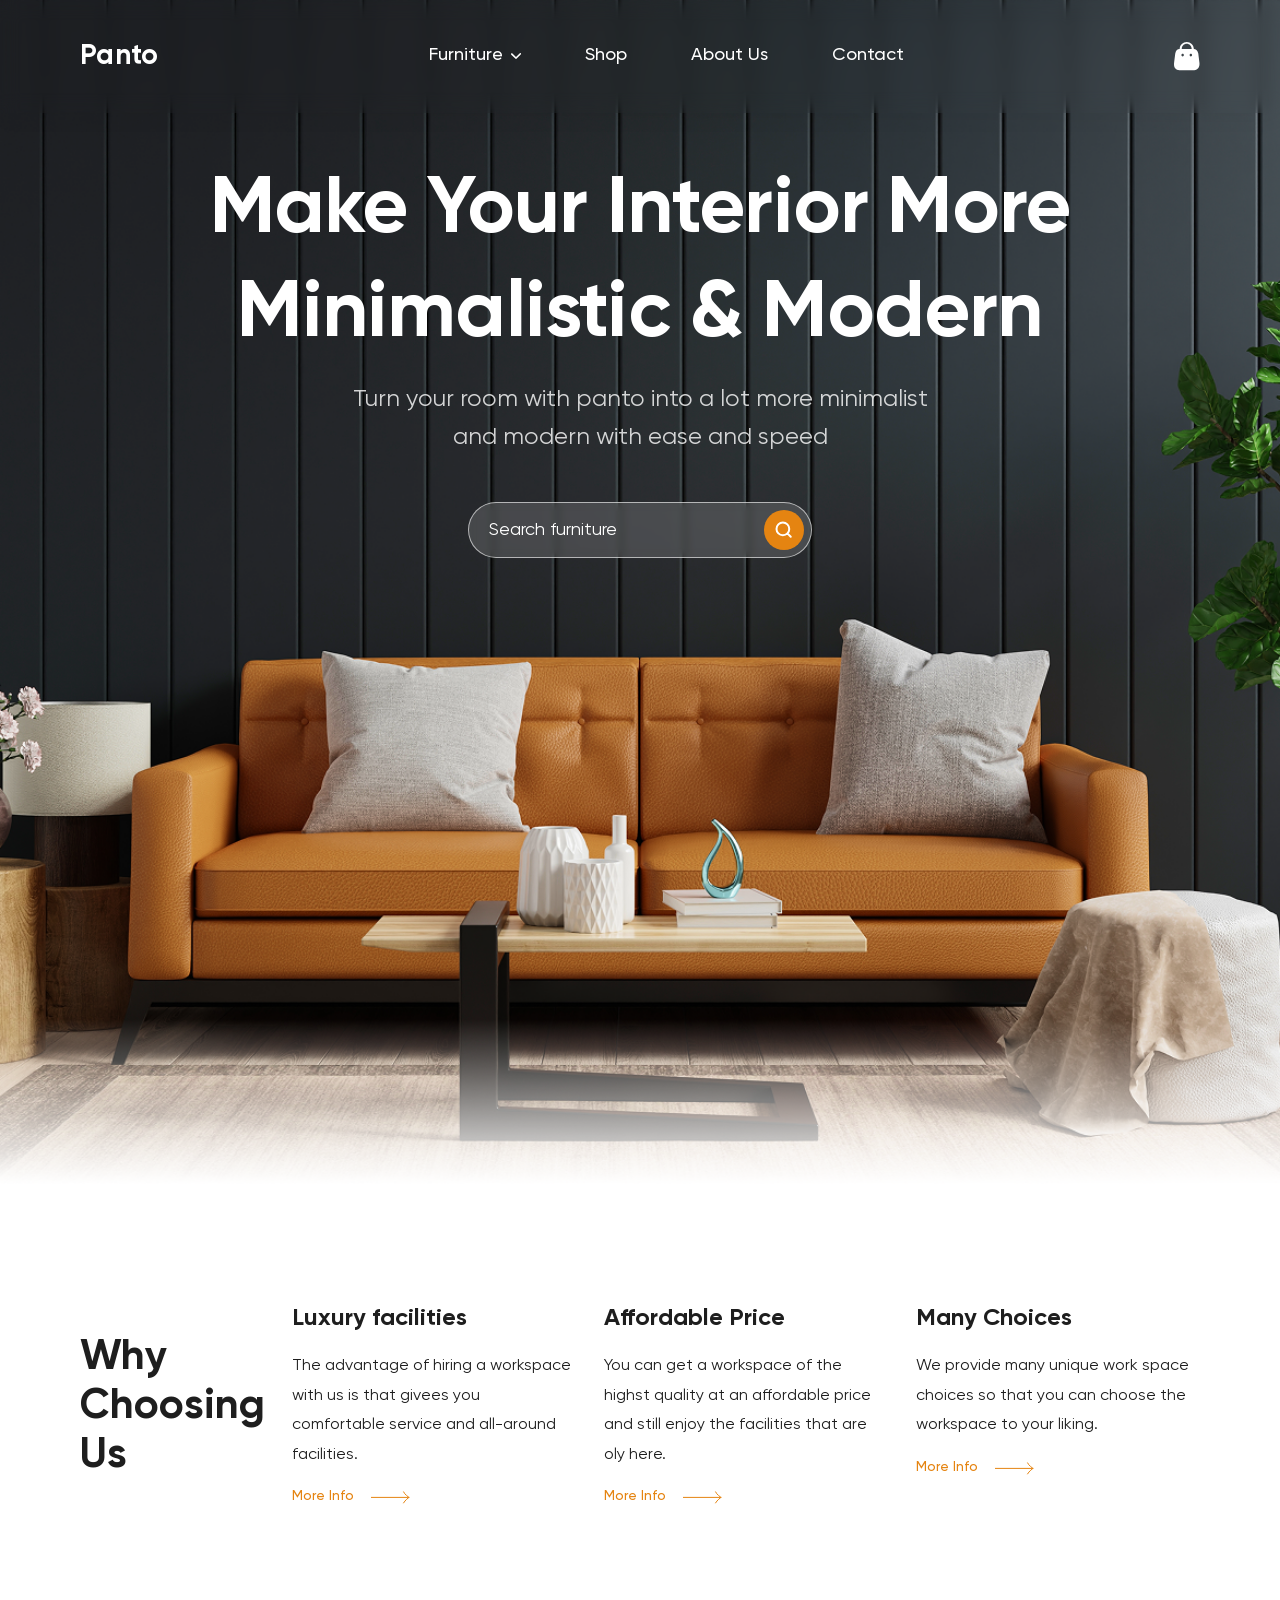
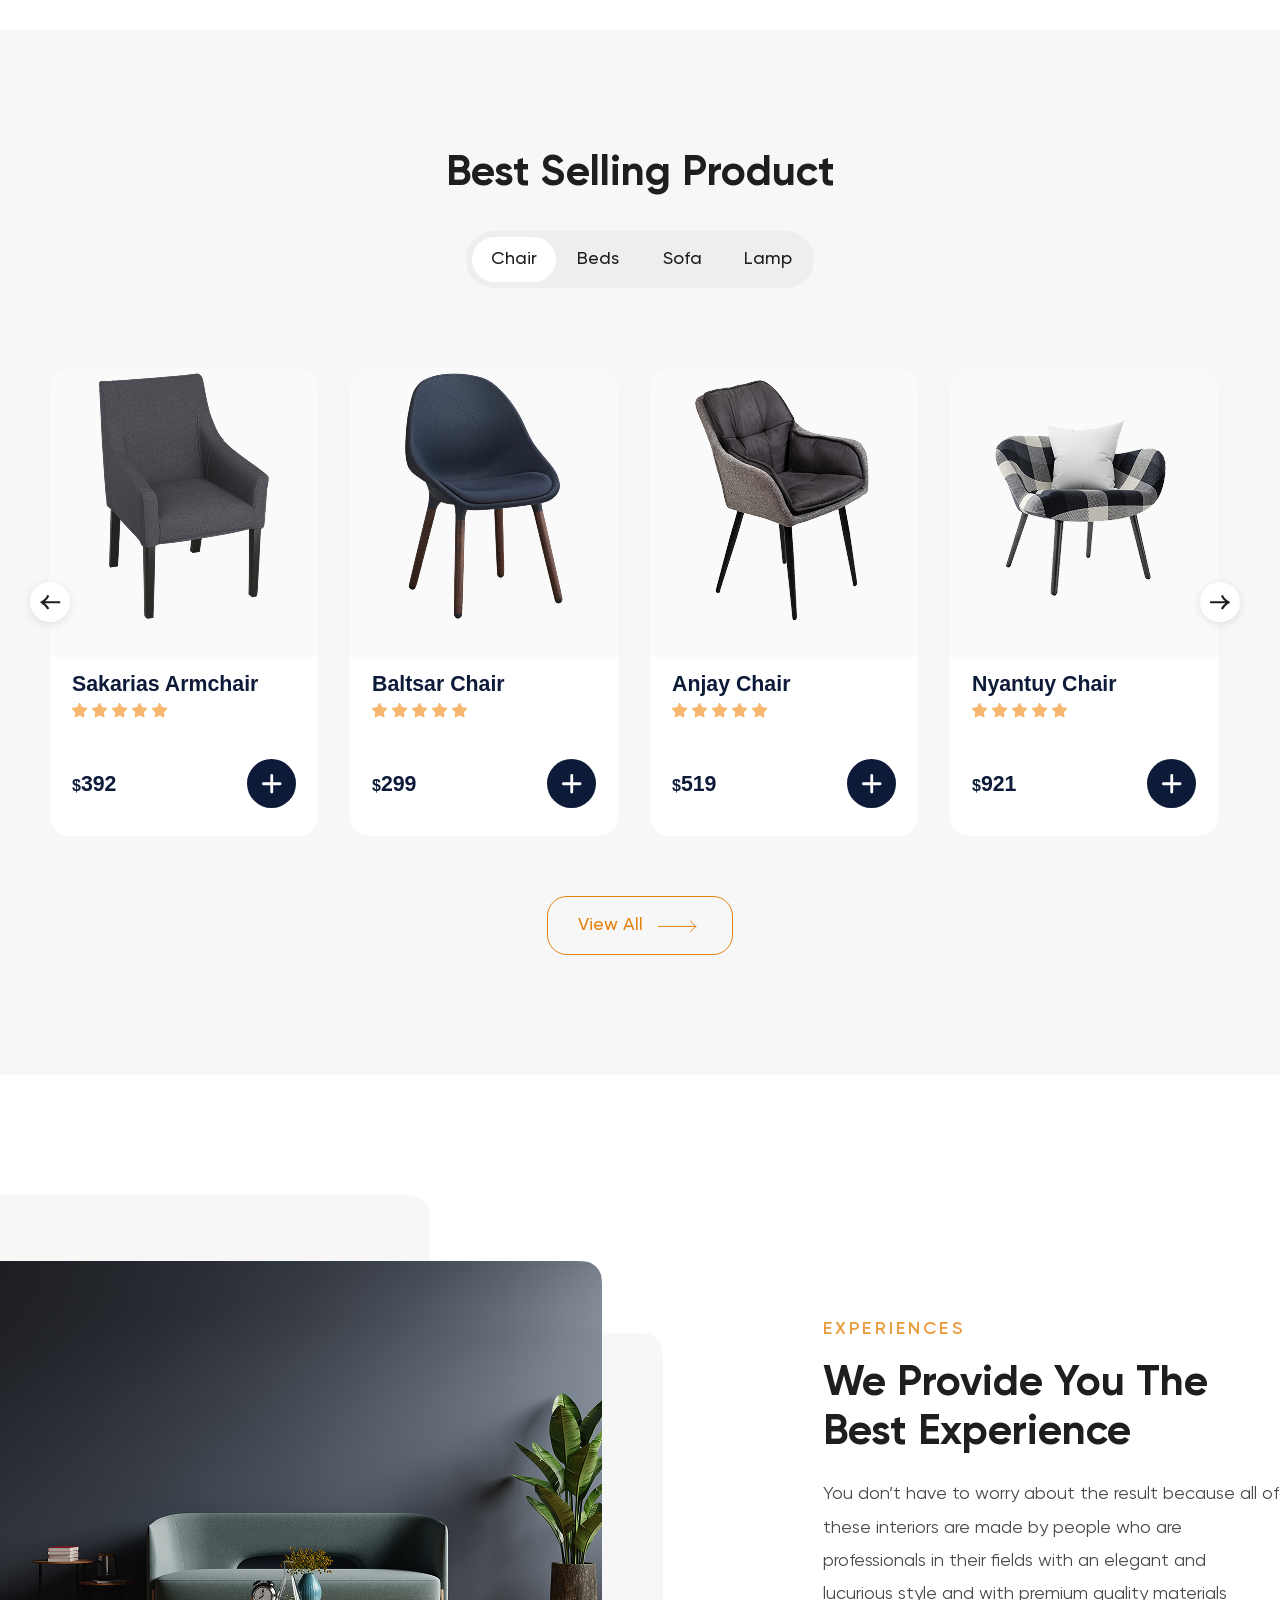
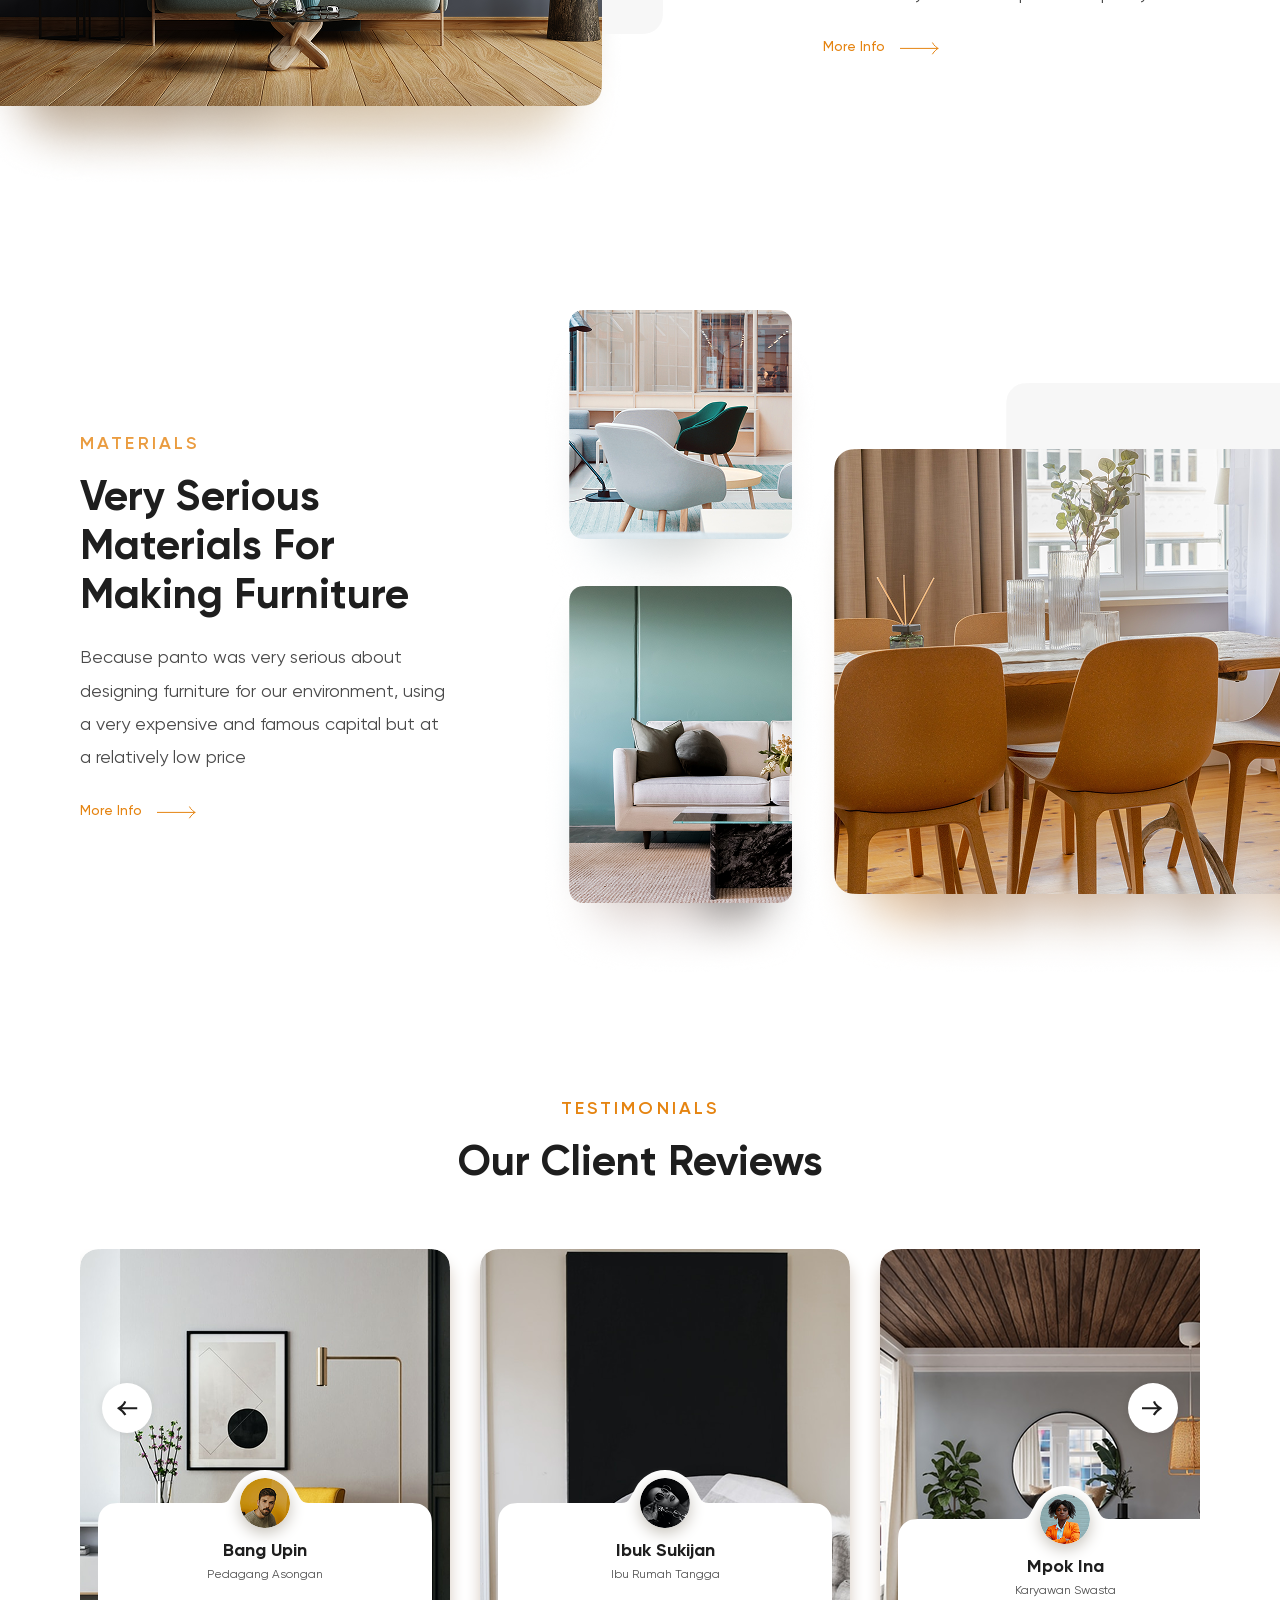
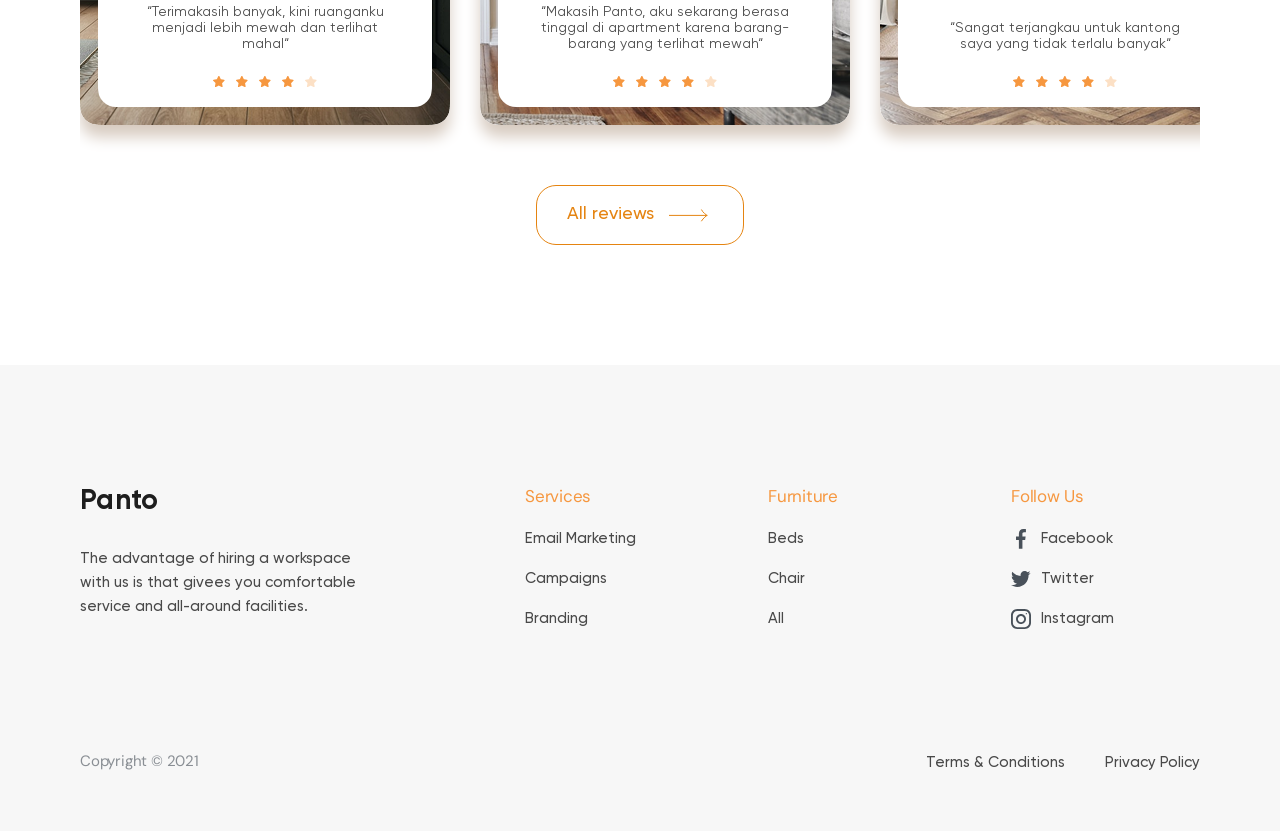
==== index.html @ 3c33dcdb "Add files via upload" ====
<!DOCTYPE html>
<html lang="en">

<head>
    <meta charset="UTF-8">
    <meta name="viewport" content="width=device-width, initial-scale=1.0">
    <link rel="stylesheet" href="css/style.css">
    <title>Panto</title>
</head>

<body>
    <header class="header">
        <div class="container">
            <p class="logo"><a href="#">Panto</a></p>
            <nav class="nav">
                <div class="dropdown">
                    <a href="#" class="dropdown-trigger">Furniture <svg width="10" height="6" viewBox="0 0 10 6"
                            fill="none" xmlns="http://www.w3.org/2000/svg">
                            <path
                                d="M4.92156e-05 0.995538C-0.000313587 1.12361 0.0232357 1.25016 0.0689661 1.36588C0.114697 1.48159 0.181447 1.58354 0.264311 1.66423L4.54962 5.80498C4.67742 5.93107 4.83772 6 5.00315 6C5.16858 6 5.32888 5.93107 5.45668 5.80498L9.74199 1.51849C9.88784 1.37297 9.97957 1.16387 9.99698 0.937177C10.0144 0.710485 9.95607 0.484775 9.83484 0.3097C9.71361 0.134626 9.5394 0.0245284 9.35054 0.00362777C9.16168 -0.0172729 8.97364 0.0527352 8.82779 0.198252L4.99958 4.03037L1.17137 0.326847C1.06653 0.222014 0.938871 0.155421 0.803492 0.134949C0.668112 0.114478 0.53068 0.140983 0.407457 0.211329C0.284235 0.281675 0.180379 0.392918 0.108179 0.531895C0.0359784 0.670871 -0.00154478 0.831765 4.92156e-05 0.995538Z"
                                fill="white" />
                        </svg>
                    </a>
                    <ul class="dropdown-menu">
                        <li><a href="#">Chair</a></li>
                        <li><a href="#">Beds</a></li>
                        <li><a href="#">Sofa</a></li>
                        <li><a href="#">Lamp</a></li>
                    </ul>
                </div>
                <a href="shop.html">Shop</a>
                <a href="about.html" class="active">About Us</a>
                <a href="contact.html">Contact</a>
            </nav>
            <a href="#" class="busket">
                <svg width="26" height="29" viewBox="0 0 26 29" fill="none" xmlns="http://www.w3.org/2000/svg">
                    <path
                        d="M12.757 0C16.5536 0 19.6749 2.98337 19.8333 6.76363H19.7963C19.8008 6.87351 19.7796 6.98293 19.7346 7.08333H19.9558C21.6799 7.08333 23.4853 8.27831 24.2092 11.1631L24.2878 11.5034L25.3771 20.2792C26.161 25.8765 23.0987 28.2303 18.9213 28.33L18.6412 28.3333H6.89708C2.65168 28.3333 -0.619729 26.7863 0.0995645 20.66L0.148615 20.2792L1.25041 11.5034C1.7937 8.39685 3.61761 7.17152 5.375 7.08796L5.56993 7.08333H5.68067C5.662 6.97758 5.662 6.86938 5.68067 6.76363C5.83911 2.98337 8.96041 0 12.757 0ZM8.63741 11.7998C7.94593 11.7998 7.38538 12.3768 7.38538 13.0885C7.38538 13.8002 7.94593 14.3771 8.63741 14.3771C9.32889 14.3771 9.88945 13.8002 9.88945 13.0885L9.87969 12.9268C9.80243 12.2914 9.2757 11.7998 8.63741 11.7998ZM16.8382 11.7998C16.1468 11.7998 15.5862 12.3768 15.5862 13.0885C15.5862 13.8002 16.1468 14.3771 16.8382 14.3771C17.5297 14.3771 18.0903 13.8002 18.0903 13.0885C18.0903 12.3768 17.5297 11.7998 16.8382 11.7998ZM12.7015 1.84504C9.97566 1.84504 7.76594 4.04717 7.76594 6.76363C7.78462 6.86938 7.78462 6.97758 7.76594 7.08333H17.6987C17.6593 6.98125 17.6384 6.873 17.637 6.76363C17.637 4.04717 15.4273 1.84504 12.7015 1.84504Z"
                        fill="white" />
                </svg>
            </a>


        </div>
    </header>
    <main>
        <section class="panto">
            <div class="container">
                <h1>Make Your Interior More<br>Minimalistic & Modern</h1>
                <div class="panto_desc">
                    <p>Turn your room with panto into a lot more minimalist</p>
                    <p>and modern with ease and speed</p>
                </div>
                <div class="input-wrapper">
                    <input type="text" class="input-with-svg" placeholder="Search furniture">
                    <div class="input-icon">
                        <svg width="40" height="40" viewBox="0 0 40 40" fill="none">
                            <rect width="40" height="40" rx="20" fill="#E58411" />
                            <path
                                d="M26.75 26.75L23.3855 23.3795M25.25 18.875C25.25 20.5658 24.5784 22.1873 23.3828 23.3828C22.1873 24.5784 20.5658 25.25 18.875 25.25C17.1842 25.25 15.5627 24.5784 14.3672 23.3828C13.1716 22.1873 12.5 20.5658 12.5 18.875C12.5 17.1842 13.1716 15.5627 14.3672 14.3672C15.5627 13.1716 17.1842 12.5 18.875 12.5C20.5658 12.5 22.1873 13.1716 23.3828 14.3672C24.5784 15.5627 25.25 17.1842 25.25 18.875Z"
                                stroke="white" stroke-width="2" stroke-linecap="round" />
                        </svg>
                    </div>
                </div>
            </div>
        </section>
        <section class="choose">
            <div class="container">
                <h2>Why <br>Choosing Us</h2>
                <div class="choose-cards">
                    <div class="choose-card">
                        <h3>Luxury facilities</h3>
                        <p>The advantage of hiring a workspace with us is that givees you comfortable service and
                            all-around facilities.</p>

                        <div class="card-text-full">
                            <p>We provide premium workspace solutions designed for productivity and comfort. Our
                                facilities include high-speed internet, modern meeting rooms, ergonomic furniture, and
                                24/7 access to ensure you have everything you need to focus on your work.</p>
                        </div>

                        <a href="#" class="read-more-btn">More Info <svg width="48" height="24" viewBox="0 0 48 24"
                                fill="none" xmlns="http://www.w3.org/2000/svg">
                                <path
                                    d="M4.5 12.4002H42M36.6 17.8002C38.0324 15.1736 42 12.4002 42 12.4002C42 12.4002 37.5119 9.44867 36.6 7.00024"
                                    stroke="#E58411" stroke-linecap="square" />
                            </svg>
                        </a>
                    </div>
                    <div class="choose-card">
                        <h3>Affordable Price</h3>
                        <p>You can get a workspace of the highst quality at an affordable price and still enjoy the
                            facilities that are oly here.</p>

                        <div class="card-text-full">
                            <p>We believe that a premium workspace shouldn't cost a fortune. Our flexible pricing plans
                                are designed to fit any budget, offering exceptional value without compromising on
                                quality. Enjoy luxury amenities at a price that works for you.</p>
                        </div>

                        <a href="#" class="read-more-btn">More Info <svg width="48" height="24" viewBox="0 0 48 24"
                                fill="none" xmlns="http://www.w3.org/2000/svg">
                                <path
                                    d="M4.5 12.4002H42M36.6 17.8002C38.0324 15.1736 42 12.4002 42 12.4002C42 12.4002 37.5119 9.44867 36.6 7.00024"
                                    stroke="#E58411" stroke-linecap="square" />
                            </svg>
                        </a>
                    </div>
                    <div class="choose-card">
                        <h3>Many Choices</h3>
                        <p>We provide many unique work space choices so that you can choose the workspace to your
                            liking.</p>

                        <div class="card-text-full">
                            <p>From private offices to collaborative open spaces, we have a variety of workspace options
                                to suit your needs. Whether you're a freelancer, a startup, or an established business,
                                our diverse range of environments ensures you'll find the perfect space to thrive.</p>
                        </div>

                        <a href="#" class="read-more-btn">More Info <svg width="48" height="24" viewBox="0 0 48 24"
                                fill="none" xmlns="http://www.w3.org/2000/svg">
                                <path
                                    d="M4.5 12.4002H42M36.6 17.8002C38.0324 15.1736 42 12.4002 42 12.4002C42 12.4002 37.5119 9.44867 36.6 7.00024"
                                    stroke="#E58411" stroke-linecap="square" />
                            </svg>
                        </a>
                    </div>
                </div>
            </div>
        </section>
        <section class="products">
            <div class="container">
                <h2>Best Selling Product</h2>
                <div class="tabs">
                    <div class="tabs-header">
                        <button class="tab-btn active" data-tab="tab1">Chair</button>
                        <button class="tab-btn" data-tab="tab2">Beds</button>
                        <button class="tab-btn" data-tab="tab3">Sofa</button>
                        <button class="tab-btn" data-tab="tab4">Lamp</button>
                    </div>
                    <div class="tabs-content">
                        <div class="tab-pane active" id="tab1">
                            <div class="slider">
                                <div class="slider-container">
                                    <div class="slider-track">
                                        <div class="slide">
                                            <div class="card">
                                                <div class="card-image">
                                                    <img src="image/chair/1.png" alt="chair 1">
                                                </div>
                                                <div class="card-desc">
                                                    <h4>Sakarias Armchair</h4>
                                                    <div class="card-stars">
                                                        <svg width="16" height="15" viewBox="0 0 16 15" fill="none"
                                                            xmlns="http://www.w3.org/2000/svg">
                                                            <path
                                                                d="M12.124 9.00231C11.9267 9.19348 11.8361 9.46995 11.881 9.74108L12.5581 13.4882C12.6152 13.8058 12.4812 14.1272 12.2154 14.3108C11.9549 14.5012 11.6084 14.524 11.3243 14.3717L7.95111 12.6124C7.83382 12.5499 7.70359 12.5164 7.57031 12.5126H7.36391C7.29232 12.5233 7.22225 12.5461 7.15828 12.5812L3.78435 14.3489C3.61755 14.4326 3.42867 14.4623 3.2436 14.4326C2.79273 14.3473 2.49189 13.9178 2.56577 13.4646L3.2436 9.71747C3.28854 9.44405 3.19791 9.16606 3.00065 8.97185L0.250475 6.30619C0.0204689 6.08303 -0.0595002 5.74792 0.045602 5.44556C0.147658 5.14396 0.408128 4.92385 0.722673 4.87435L4.50787 4.32522C4.79576 4.29552 5.04862 4.12035 5.17809 3.8614L6.84602 0.441738C6.88562 0.365576 6.93665 0.295507 6.99834 0.236101L7.06688 0.182788C7.10268 0.143184 7.14381 0.110434 7.1895 0.0837779L7.27252 0.0533132L7.40199 0H7.72263C8.009 0.0297031 8.26109 0.201067 8.39285 0.45697L10.0829 3.8614C10.2047 4.11045 10.4416 4.28333 10.715 4.32522L14.5002 4.87435C14.8201 4.92005 15.0874 5.14091 15.1933 5.44556C15.293 5.75097 15.207 6.08608 14.9724 6.30619L12.124 9.00231Z"
                                                                fill="#F6B76F" />
                                                        </svg>
                                                        <svg width="16" height="15" viewBox="0 0 16 15" fill="none"
                                                            xmlns="http://www.w3.org/2000/svg">
                                                            <path
                                                                d="M12.124 9.00231C11.9267 9.19348 11.8361 9.46995 11.881 9.74108L12.5581 13.4882C12.6152 13.8058 12.4812 14.1272 12.2154 14.3108C11.9549 14.5012 11.6084 14.524 11.3243 14.3717L7.95111 12.6124C7.83382 12.5499 7.70359 12.5164 7.57031 12.5126H7.36391C7.29232 12.5233 7.22225 12.5461 7.15828 12.5812L3.78435 14.3489C3.61755 14.4326 3.42867 14.4623 3.2436 14.4326C2.79273 14.3473 2.49189 13.9178 2.56577 13.4646L3.2436 9.71747C3.28854 9.44405 3.19791 9.16606 3.00065 8.97185L0.250475 6.30619C0.0204689 6.08303 -0.0595002 5.74792 0.045602 5.44556C0.147658 5.14396 0.408128 4.92385 0.722673 4.87435L4.50787 4.32522C4.79576 4.29552 5.04862 4.12035 5.17809 3.8614L6.84602 0.441738C6.88562 0.365576 6.93665 0.295507 6.99834 0.236101L7.06688 0.182788C7.10268 0.143184 7.14381 0.110434 7.1895 0.0837779L7.27252 0.0533132L7.40199 0H7.72263C8.009 0.0297031 8.26109 0.201067 8.39285 0.45697L10.0829 3.8614C10.2047 4.11045 10.4416 4.28333 10.715 4.32522L14.5002 4.87435C14.8201 4.92005 15.0874 5.14091 15.1933 5.44556C15.293 5.75097 15.207 6.08608 14.9724 6.30619L12.124 9.00231Z"
                                                                fill="#F6B76F" />
                                                        </svg>
                                                        <svg width="16" height="15" viewBox="0 0 16 15" fill="none"
                                                            xmlns="http://www.w3.org/2000/svg">
                                                            <path
                                                                d="M12.124 9.00231C11.9267 9.19348 11.8361 9.46995 11.881 9.74108L12.5581 13.4882C12.6152 13.8058 12.4812 14.1272 12.2154 14.3108C11.9549 14.5012 11.6084 14.524 11.3243 14.3717L7.95111 12.6124C7.83382 12.5499 7.70359 12.5164 7.57031 12.5126H7.36391C7.29232 12.5233 7.22225 12.5461 7.15828 12.5812L3.78435 14.3489C3.61755 14.4326 3.42867 14.4623 3.2436 14.4326C2.79273 14.3473 2.49189 13.9178 2.56577 13.4646L3.2436 9.71747C3.28854 9.44405 3.19791 9.16606 3.00065 8.97185L0.250475 6.30619C0.0204689 6.08303 -0.0595002 5.74792 0.045602 5.44556C0.147658 5.14396 0.408128 4.92385 0.722673 4.87435L4.50787 4.32522C4.79576 4.29552 5.04862 4.12035 5.17809 3.8614L6.84602 0.441738C6.88562 0.365576 6.93665 0.295507 6.99834 0.236101L7.06688 0.182788C7.10268 0.143184 7.14381 0.110434 7.1895 0.0837779L7.27252 0.0533132L7.40199 0H7.72263C8.009 0.0297031 8.26109 0.201067 8.39285 0.45697L10.0829 3.8614C10.2047 4.11045 10.4416 4.28333 10.715 4.32522L14.5002 4.87435C14.8201 4.92005 15.0874 5.14091 15.1933 5.44556C15.293 5.75097 15.207 6.08608 14.9724 6.30619L12.124 9.00231Z"
                                                                fill="#F6B76F" />
                                                        </svg>
                                                        <svg width="16" height="15" viewBox="0 0 16 15" fill="none"
                                                            xmlns="http://www.w3.org/2000/svg">
                                                            <path
                                                                d="M12.124 9.00231C11.9267 9.19348 11.8361 9.46995 11.881 9.74108L12.5581 13.4882C12.6152 13.8058 12.4812 14.1272 12.2154 14.3108C11.9549 14.5012 11.6084 14.524 11.3243 14.3717L7.95111 12.6124C7.83382 12.5499 7.70359 12.5164 7.57031 12.5126H7.36391C7.29232 12.5233 7.22225 12.5461 7.15828 12.5812L3.78435 14.3489C3.61755 14.4326 3.42867 14.4623 3.2436 14.4326C2.79273 14.3473 2.49189 13.9178 2.56577 13.4646L3.2436 9.71747C3.28854 9.44405 3.19791 9.16606 3.00065 8.97185L0.250475 6.30619C0.0204689 6.08303 -0.0595002 5.74792 0.045602 5.44556C0.147658 5.14396 0.408128 4.92385 0.722673 4.87435L4.50787 4.32522C4.79576 4.29552 5.04862 4.12035 5.17809 3.8614L6.84602 0.441738C6.88562 0.365576 6.93665 0.295507 6.99834 0.236101L7.06688 0.182788C7.10268 0.143184 7.14381 0.110434 7.1895 0.0837779L7.27252 0.0533132L7.40199 0H7.72263C8.009 0.0297031 8.26109 0.201067 8.39285 0.45697L10.0829 3.8614C10.2047 4.11045 10.4416 4.28333 10.715 4.32522L14.5002 4.87435C14.8201 4.92005 15.0874 5.14091 15.1933 5.44556C15.293 5.75097 15.207 6.08608 14.9724 6.30619L12.124 9.00231Z"
                                                                fill="#F6B76F" />
                                                        </svg>
                                                        <svg width="16" height="15" viewBox="0 0 16 15" fill="none"
                                                            xmlns="http://www.w3.org/2000/svg">
                                                            <path
                                                                d="M12.124 9.00231C11.9267 9.19348 11.8361 9.46995 11.881 9.74108L12.5581 13.4882C12.6152 13.8058 12.4812 14.1272 12.2154 14.3108C11.9549 14.5012 11.6084 14.524 11.3243 14.3717L7.95111 12.6124C7.83382 12.5499 7.70359 12.5164 7.57031 12.5126H7.36391C7.29232 12.5233 7.22225 12.5461 7.15828 12.5812L3.78435 14.3489C3.61755 14.4326 3.42867 14.4623 3.2436 14.4326C2.79273 14.3473 2.49189 13.9178 2.56577 13.4646L3.2436 9.71747C3.28854 9.44405 3.19791 9.16606 3.00065 8.97185L0.250475 6.30619C0.0204689 6.08303 -0.0595002 5.74792 0.045602 5.44556C0.147658 5.14396 0.408128 4.92385 0.722673 4.87435L4.50787 4.32522C4.79576 4.29552 5.04862 4.12035 5.17809 3.8614L6.84602 0.441738C6.88562 0.365576 6.93665 0.295507 6.99834 0.236101L7.06688 0.182788C7.10268 0.143184 7.14381 0.110434 7.1895 0.0837779L7.27252 0.0533132L7.40199 0H7.72263C8.009 0.0297031 8.26109 0.201067 8.39285 0.45697L10.0829 3.8614C10.2047 4.11045 10.4416 4.28333 10.715 4.32522L14.5002 4.87435C14.8201 4.92005 15.0874 5.14091 15.1933 5.44556C15.293 5.75097 15.207 6.08608 14.9724 6.30619L12.124 9.00231Z"
                                                                fill="#F6B76F" />
                                                        </svg>
                                                    </div>
                                                    <div class="card-cost">
                                                        <p><span>$</span>392</p>
                                                        <button class="plus-btn">
                                                            <svg width="20" height="20" viewBox="0 0 20 20" fill="none"
                                                                xmlns="http://www.w3.org/2000/svg">
                                                                <path
                                                                    d="M19.4972 9.74861C19.4972 8.97946 18.8737 8.35595 18.1046 8.35595H11.1413V1.39266C11.1413 0.623514 10.5178 0 9.74861 0C8.97946 0 8.35595 0.623514 8.35595 1.39266V8.35595H1.39266C0.623514 8.35595 0 8.97946 0 9.74861C0 10.5178 0.623514 11.1413 1.39266 11.1413H8.35595V18.1046C8.35595 18.8737 8.97946 19.4972 9.74861 19.4972C10.5178 19.4972 11.1413 18.8737 11.1413 18.1046V11.1413H18.1046C18.8737 11.1413 19.4972 10.5178 19.4972 9.74861Z"
                                                                    fill="white" />
                                                            </svg>
                                                        </button>
                                                    </div>
                                                </div>
                                            </div>
                                        </div>
                                        <div class="slide">
                                            <div class="card">
                                                <div class="card-image">
                                                    <img src="image/chair/2.png" alt="chair 2">
                                                </div>
                                                <div class="card-desc">
                                                    <h4>Baltsar Chair</h4>
                                                    <div class="card-stars">
                                                        <svg width="16" height="15" viewBox="0 0 16 15" fill="none"
                                                            xmlns="http://www.w3.org/2000/svg">
                                                            <path
                                                                d="M12.124 9.00231C11.9267 9.19348 11.8361 9.46995 11.881 9.74108L12.5581 13.4882C12.6152 13.8058 12.4812 14.1272 12.2154 14.3108C11.9549 14.5012 11.6084 14.524 11.3243 14.3717L7.95111 12.6124C7.83382 12.5499 7.70359 12.5164 7.57031 12.5126H7.36391C7.29232 12.5233 7.22225 12.5461 7.15828 12.5812L3.78435 14.3489C3.61755 14.4326 3.42867 14.4623 3.2436 14.4326C2.79273 14.3473 2.49189 13.9178 2.56577 13.4646L3.2436 9.71747C3.28854 9.44405 3.19791 9.16606 3.00065 8.97185L0.250475 6.30619C0.0204689 6.08303 -0.0595002 5.74792 0.045602 5.44556C0.147658 5.14396 0.408128 4.92385 0.722673 4.87435L4.50787 4.32522C4.79576 4.29552 5.04862 4.12035 5.17809 3.8614L6.84602 0.441738C6.88562 0.365576 6.93665 0.295507 6.99834 0.236101L7.06688 0.182788C7.10268 0.143184 7.14381 0.110434 7.1895 0.0837779L7.27252 0.0533132L7.40199 0H7.72263C8.009 0.0297031 8.26109 0.201067 8.39285 0.45697L10.0829 3.8614C10.2047 4.11045 10.4416 4.28333 10.715 4.32522L14.5002 4.87435C14.8201 4.92005 15.0874 5.14091 15.1933 5.44556C15.293 5.75097 15.207 6.08608 14.9724 6.30619L12.124 9.00231Z"
                                                                fill="#F6B76F" />
                                                        </svg>
                                                        <svg width="16" height="15" viewBox="0 0 16 15" fill="none"
                                                            xmlns="http://www.w3.org/2000/svg">
                                                            <path
                                                                d="M12.124 9.00231C11.9267 9.19348 11.8361 9.46995 11.881 9.74108L12.5581 13.4882C12.6152 13.8058 12.4812 14.1272 12.2154 14.3108C11.9549 14.5012 11.6084 14.524 11.3243 14.3717L7.95111 12.6124C7.83382 12.5499 7.70359 12.5164 7.57031 12.5126H7.36391C7.29232 12.5233 7.22225 12.5461 7.15828 12.5812L3.78435 14.3489C3.61755 14.4326 3.42867 14.4623 3.2436 14.4326C2.79273 14.3473 2.49189 13.9178 2.56577 13.4646L3.2436 9.71747C3.28854 9.44405 3.19791 9.16606 3.00065 8.97185L0.250475 6.30619C0.0204689 6.08303 -0.0595002 5.74792 0.045602 5.44556C0.147658 5.14396 0.408128 4.92385 0.722673 4.87435L4.50787 4.32522C4.79576 4.29552 5.04862 4.12035 5.17809 3.8614L6.84602 0.441738C6.88562 0.365576 6.93665 0.295507 6.99834 0.236101L7.06688 0.182788C7.10268 0.143184 7.14381 0.110434 7.1895 0.0837779L7.27252 0.0533132L7.40199 0H7.72263C8.009 0.0297031 8.26109 0.201067 8.39285 0.45697L10.0829 3.8614C10.2047 4.11045 10.4416 4.28333 10.715 4.32522L14.5002 4.87435C14.8201 4.92005 15.0874 5.14091 15.1933 5.44556C15.293 5.75097 15.207 6.08608 14.9724 6.30619L12.124 9.00231Z"
                                                                fill="#F6B76F" />
                                                        </svg>
                                                        <svg width="16" height="15" viewBox="0 0 16 15" fill="none"
                                                            xmlns="http://www.w3.org/2000/svg">
                                                            <path
                                                                d="M12.124 9.00231C11.9267 9.19348 11.8361 9.46995 11.881 9.74108L12.5581 13.4882C12.6152 13.8058 12.4812 14.1272 12.2154 14.3108C11.9549 14.5012 11.6084 14.524 11.3243 14.3717L7.95111 12.6124C7.83382 12.5499 7.70359 12.5164 7.57031 12.5126H7.36391C7.29232 12.5233 7.22225 12.5461 7.15828 12.5812L3.78435 14.3489C3.61755 14.4326 3.42867 14.4623 3.2436 14.4326C2.79273 14.3473 2.49189 13.9178 2.56577 13.4646L3.2436 9.71747C3.28854 9.44405 3.19791 9.16606 3.00065 8.97185L0.250475 6.30619C0.0204689 6.08303 -0.0595002 5.74792 0.045602 5.44556C0.147658 5.14396 0.408128 4.92385 0.722673 4.87435L4.50787 4.32522C4.79576 4.29552 5.04862 4.12035 5.17809 3.8614L6.84602 0.441738C6.88562 0.365576 6.93665 0.295507 6.99834 0.236101L7.06688 0.182788C7.10268 0.143184 7.14381 0.110434 7.1895 0.0837779L7.27252 0.0533132L7.40199 0H7.72263C8.009 0.0297031 8.26109 0.201067 8.39285 0.45697L10.0829 3.8614C10.2047 4.11045 10.4416 4.28333 10.715 4.32522L14.5002 4.87435C14.8201 4.92005 15.0874 5.14091 15.1933 5.44556C15.293 5.75097 15.207 6.08608 14.9724 6.30619L12.124 9.00231Z"
                                                                fill="#F6B76F" />
                                                        </svg>
                                                        <svg width="16" height="15" viewBox="0 0 16 15" fill="none"
                                                            xmlns="http://www.w3.org/2000/svg">
                                                            <path
                                                                d="M12.124 9.00231C11.9267 9.19348 11.8361 9.46995 11.881 9.74108L12.5581 13.4882C12.6152 13.8058 12.4812 14.1272 12.2154 14.3108C11.9549 14.5012 11.6084 14.524 11.3243 14.3717L7.95111 12.6124C7.83382 12.5499 7.70359 12.5164 7.57031 12.5126H7.36391C7.29232 12.5233 7.22225 12.5461 7.15828 12.5812L3.78435 14.3489C3.61755 14.4326 3.42867 14.4623 3.2436 14.4326C2.79273 14.3473 2.49189 13.9178 2.56577 13.4646L3.2436 9.71747C3.28854 9.44405 3.19791 9.16606 3.00065 8.97185L0.250475 6.30619C0.0204689 6.08303 -0.0595002 5.74792 0.045602 5.44556C0.147658 5.14396 0.408128 4.92385 0.722673 4.87435L4.50787 4.32522C4.79576 4.29552 5.04862 4.12035 5.17809 3.8614L6.84602 0.441738C6.88562 0.365576 6.93665 0.295507 6.99834 0.236101L7.06688 0.182788C7.10268 0.143184 7.14381 0.110434 7.1895 0.0837779L7.27252 0.0533132L7.40199 0H7.72263C8.009 0.0297031 8.26109 0.201067 8.39285 0.45697L10.0829 3.8614C10.2047 4.11045 10.4416 4.28333 10.715 4.32522L14.5002 4.87435C14.8201 4.92005 15.0874 5.14091 15.1933 5.44556C15.293 5.75097 15.207 6.08608 14.9724 6.30619L12.124 9.00231Z"
                                                                fill="#F6B76F" />
                                                        </svg>
                                                        <svg width="16" height="15" viewBox="0 0 16 15" fill="none"
                                                            xmlns="http://www.w3.org/2000/svg">
                                                            <path
                                                                d="M12.124 9.00231C11.9267 9.19348 11.8361 9.46995 11.881 9.74108L12.5581 13.4882C12.6152 13.8058 12.4812 14.1272 12.2154 14.3108C11.9549 14.5012 11.6084 14.524 11.3243 14.3717L7.95111 12.6124C7.83382 12.5499 7.70359 12.5164 7.57031 12.5126H7.36391C7.29232 12.5233 7.22225 12.5461 7.15828 12.5812L3.78435 14.3489C3.61755 14.4326 3.42867 14.4623 3.2436 14.4326C2.79273 14.3473 2.49189 13.9178 2.56577 13.4646L3.2436 9.71747C3.28854 9.44405 3.19791 9.16606 3.00065 8.97185L0.250475 6.30619C0.0204689 6.08303 -0.0595002 5.74792 0.045602 5.44556C0.147658 5.14396 0.408128 4.92385 0.722673 4.87435L4.50787 4.32522C4.79576 4.29552 5.04862 4.12035 5.17809 3.8614L6.84602 0.441738C6.88562 0.365576 6.93665 0.295507 6.99834 0.236101L7.06688 0.182788C7.10268 0.143184 7.14381 0.110434 7.1895 0.0837779L7.27252 0.0533132L7.40199 0H7.72263C8.009 0.0297031 8.26109 0.201067 8.39285 0.45697L10.0829 3.8614C10.2047 4.11045 10.4416 4.28333 10.715 4.32522L14.5002 4.87435C14.8201 4.92005 15.0874 5.14091 15.1933 5.44556C15.293 5.75097 15.207 6.08608 14.9724 6.30619L12.124 9.00231Z"
                                                                fill="#F6B76F" />
                                                        </svg>
                                                    </div>
                                                    <div class="card-cost">
                                                        <p><span>$</span>299</p>
                                                        <button class="plus-btn">
                                                            <svg width="20" height="20" viewBox="0 0 20 20" fill="none"
                                                                xmlns="http://www.w3.org/2000/svg">
                                                                <path
                                                                    d="M19.4972 9.74861C19.4972 8.97946 18.8737 8.35595 18.1046 8.35595H11.1413V1.39266C11.1413 0.623514 10.5178 0 9.74861 0C8.97946 0 8.35595 0.623514 8.35595 1.39266V8.35595H1.39266C0.623514 8.35595 0 8.97946 0 9.74861C0 10.5178 0.623514 11.1413 1.39266 11.1413H8.35595V18.1046C8.35595 18.8737 8.97946 19.4972 9.74861 19.4972C10.5178 19.4972 11.1413 18.8737 11.1413 18.1046V11.1413H18.1046C18.8737 11.1413 19.4972 10.5178 19.4972 9.74861Z"
                                                                    fill="white" />
                                                            </svg>
                                                        </button>
                                                    </div>
                                                </div>
                                            </div>
                                        </div>
                                        <div class="slide">
                                            <div class="card">
                                                <div class="card-image">
                                                    <img src="image/chair/3.png" alt="chair 3">
                                                </div>
                                                <div class="card-desc">
                                                    <h4>Anjay Chair</h4>
                                                    <div class="card-stars">
                                                        <svg width="16" height="15" viewBox="0 0 16 15" fill="none"
                                                            xmlns="http://www.w3.org/2000/svg">
                                                            <path
                                                                d="M12.124 9.00231C11.9267 9.19348 11.8361 9.46995 11.881 9.74108L12.5581 13.4882C12.6152 13.8058 12.4812 14.1272 12.2154 14.3108C11.9549 14.5012 11.6084 14.524 11.3243 14.3717L7.95111 12.6124C7.83382 12.5499 7.70359 12.5164 7.57031 12.5126H7.36391C7.29232 12.5233 7.22225 12.5461 7.15828 12.5812L3.78435 14.3489C3.61755 14.4326 3.42867 14.4623 3.2436 14.4326C2.79273 14.3473 2.49189 13.9178 2.56577 13.4646L3.2436 9.71747C3.28854 9.44405 3.19791 9.16606 3.00065 8.97185L0.250475 6.30619C0.0204689 6.08303 -0.0595002 5.74792 0.045602 5.44556C0.147658 5.14396 0.408128 4.92385 0.722673 4.87435L4.50787 4.32522C4.79576 4.29552 5.04862 4.12035 5.17809 3.8614L6.84602 0.441738C6.88562 0.365576 6.93665 0.295507 6.99834 0.236101L7.06688 0.182788C7.10268 0.143184 7.14381 0.110434 7.1895 0.0837779L7.27252 0.0533132L7.40199 0H7.72263C8.009 0.0297031 8.26109 0.201067 8.39285 0.45697L10.0829 3.8614C10.2047 4.11045 10.4416 4.28333 10.715 4.32522L14.5002 4.87435C14.8201 4.92005 15.0874 5.14091 15.1933 5.44556C15.293 5.75097 15.207 6.08608 14.9724 6.30619L12.124 9.00231Z"
                                                                fill="#F6B76F" />
                                                        </svg>
                                                        <svg width="16" height="15" viewBox="0 0 16 15" fill="none"
                                                            xmlns="http://www.w3.org/2000/svg">
                                                            <path
                                                                d="M12.124 9.00231C11.9267 9.19348 11.8361 9.46995 11.881 9.74108L12.5581 13.4882C12.6152 13.8058 12.4812 14.1272 12.2154 14.3108C11.9549 14.5012 11.6084 14.524 11.3243 14.3717L7.95111 12.6124C7.83382 12.5499 7.70359 12.5164 7.57031 12.5126H7.36391C7.29232 12.5233 7.22225 12.5461 7.15828 12.5812L3.78435 14.3489C3.61755 14.4326 3.42867 14.4623 3.2436 14.4326C2.79273 14.3473 2.49189 13.9178 2.56577 13.4646L3.2436 9.71747C3.28854 9.44405 3.19791 9.16606 3.00065 8.97185L0.250475 6.30619C0.0204689 6.08303 -0.0595002 5.74792 0.045602 5.44556C0.147658 5.14396 0.408128 4.92385 0.722673 4.87435L4.50787 4.32522C4.79576 4.29552 5.04862 4.12035 5.17809 3.8614L6.84602 0.441738C6.88562 0.365576 6.93665 0.295507 6.99834 0.236101L7.06688 0.182788C7.10268 0.143184 7.14381 0.110434 7.1895 0.0837779L7.27252 0.0533132L7.40199 0H7.72263C8.009 0.0297031 8.26109 0.201067 8.39285 0.45697L10.0829 3.8614C10.2047 4.11045 10.4416 4.28333 10.715 4.32522L14.5002 4.87435C14.8201 4.92005 15.0874 5.14091 15.1933 5.44556C15.293 5.75097 15.207 6.08608 14.9724 6.30619L12.124 9.00231Z"
                                                                fill="#F6B76F" />
                                                        </svg>
                                                        <svg width="16" height="15" viewBox="0 0 16 15" fill="none"
                                                            xmlns="http://www.w3.org/2000/svg">
                                                            <path
                                                                d="M12.124 9.00231C11.9267 9.19348 11.8361 9.46995 11.881 9.74108L12.5581 13.4882C12.6152 13.8058 12.4812 14.1272 12.2154 14.3108C11.9549 14.5012 11.6084 14.524 11.3243 14.3717L7.95111 12.6124C7.83382 12.5499 7.70359 12.5164 7.57031 12.5126H7.36391C7.29232 12.5233 7.22225 12.5461 7.15828 12.5812L3.78435 14.3489C3.61755 14.4326 3.42867 14.4623 3.2436 14.4326C2.79273 14.3473 2.49189 13.9178 2.56577 13.4646L3.2436 9.71747C3.28854 9.44405 3.19791 9.16606 3.00065 8.97185L0.250475 6.30619C0.0204689 6.08303 -0.0595002 5.74792 0.045602 5.44556C0.147658 5.14396 0.408128 4.92385 0.722673 4.87435L4.50787 4.32522C4.79576 4.29552 5.04862 4.12035 5.17809 3.8614L6.84602 0.441738C6.88562 0.365576 6.93665 0.295507 6.99834 0.236101L7.06688 0.182788C7.10268 0.143184 7.14381 0.110434 7.1895 0.0837779L7.27252 0.0533132L7.40199 0H7.72263C8.009 0.0297031 8.26109 0.201067 8.39285 0.45697L10.0829 3.8614C10.2047 4.11045 10.4416 4.28333 10.715 4.32522L14.5002 4.87435C14.8201 4.92005 15.0874 5.14091 15.1933 5.44556C15.293 5.75097 15.207 6.08608 14.9724 6.30619L12.124 9.00231Z"
                                                                fill="#F6B76F" />
                                                        </svg>
                                                        <svg width="16" height="15" viewBox="0 0 16 15" fill="none"
                                                            xmlns="http://www.w3.org/2000/svg">
                                                            <path
                                                                d="M12.124 9.00231C11.9267 9.19348 11.8361 9.46995 11.881 9.74108L12.5581 13.4882C12.6152 13.8058 12.4812 14.1272 12.2154 14.3108C11.9549 14.5012 11.6084 14.524 11.3243 14.3717L7.95111 12.6124C7.83382 12.5499 7.70359 12.5164 7.57031 12.5126H7.36391C7.29232 12.5233 7.22225 12.5461 7.15828 12.5812L3.78435 14.3489C3.61755 14.4326 3.42867 14.4623 3.2436 14.4326C2.79273 14.3473 2.49189 13.9178 2.56577 13.4646L3.2436 9.71747C3.28854 9.44405 3.19791 9.16606 3.00065 8.97185L0.250475 6.30619C0.0204689 6.08303 -0.0595002 5.74792 0.045602 5.44556C0.147658 5.14396 0.408128 4.92385 0.722673 4.87435L4.50787 4.32522C4.79576 4.29552 5.04862 4.12035 5.17809 3.8614L6.84602 0.441738C6.88562 0.365576 6.93665 0.295507 6.99834 0.236101L7.06688 0.182788C7.10268 0.143184 7.14381 0.110434 7.1895 0.0837779L7.27252 0.0533132L7.40199 0H7.72263C8.009 0.0297031 8.26109 0.201067 8.39285 0.45697L10.0829 3.8614C10.2047 4.11045 10.4416 4.28333 10.715 4.32522L14.5002 4.87435C14.8201 4.92005 15.0874 5.14091 15.1933 5.44556C15.293 5.75097 15.207 6.08608 14.9724 6.30619L12.124 9.00231Z"
                                                                fill="#F6B76F" />
                                                        </svg>
                                                        <svg width="16" height="15" viewBox="0 0 16 15" fill="none"
                                                            xmlns="http://www.w3.org/2000/svg">
                                                            <path
                                                                d="M12.124 9.00231C11.9267 9.19348 11.8361 9.46995 11.881 9.74108L12.5581 13.4882C12.6152 13.8058 12.4812 14.1272 12.2154 14.3108C11.9549 14.5012 11.6084 14.524 11.3243 14.3717L7.95111 12.6124C7.83382 12.5499 7.70359 12.5164 7.57031 12.5126H7.36391C7.29232 12.5233 7.22225 12.5461 7.15828 12.5812L3.78435 14.3489C3.61755 14.4326 3.42867 14.4623 3.2436 14.4326C2.79273 14.3473 2.49189 13.9178 2.56577 13.4646L3.2436 9.71747C3.28854 9.44405 3.19791 9.16606 3.00065 8.97185L0.250475 6.30619C0.0204689 6.08303 -0.0595002 5.74792 0.045602 5.44556C0.147658 5.14396 0.408128 4.92385 0.722673 4.87435L4.50787 4.32522C4.79576 4.29552 5.04862 4.12035 5.17809 3.8614L6.84602 0.441738C6.88562 0.365576 6.93665 0.295507 6.99834 0.236101L7.06688 0.182788C7.10268 0.143184 7.14381 0.110434 7.1895 0.0837779L7.27252 0.0533132L7.40199 0H7.72263C8.009 0.0297031 8.26109 0.201067 8.39285 0.45697L10.0829 3.8614C10.2047 4.11045 10.4416 4.28333 10.715 4.32522L14.5002 4.87435C14.8201 4.92005 15.0874 5.14091 15.1933 5.44556C15.293 5.75097 15.207 6.08608 14.9724 6.30619L12.124 9.00231Z"
                                                                fill="#F6B76F" />
                                                        </svg>
                                                    </div>
                                                    <div class="card-cost">
                                                        <p><span>$</span>519</p>
                                                        <button class="plus-btn">
                                                            <svg width="20" height="20" viewBox="0 0 20 20" fill="none"
                                                                xmlns="http://www.w3.org/2000/svg">
                                                                <path
                                                                    d="M19.4972 9.74861C19.4972 8.97946 18.8737 8.35595 18.1046 8.35595H11.1413V1.39266C11.1413 0.623514 10.5178 0 9.74861 0C8.97946 0 8.35595 0.623514 8.35595 1.39266V8.35595H1.39266C0.623514 8.35595 0 8.97946 0 9.74861C0 10.5178 0.623514 11.1413 1.39266 11.1413H8.35595V18.1046C8.35595 18.8737 8.97946 19.4972 9.74861 19.4972C10.5178 19.4972 11.1413 18.8737 11.1413 18.1046V11.1413H18.1046C18.8737 11.1413 19.4972 10.5178 19.4972 9.74861Z"
                                                                    fill="white" />
                                                            </svg>
                                                        </button>
                                                    </div>
                                                </div>
                                            </div>
                                        </div>
                                        <div class="slide">
                                            <div class="card">
                                                <div class="card-image">
                                                    <img src="image/chair/4.png" alt="chair 4">
                                                </div>
                                                <div class="card-desc">
                                                    <h4>Nyantuy Chair</h4>
                                                    <div class="card-stars">
                                                        <svg width="16" height="15" viewBox="0 0 16 15" fill="none"
                                                            xmlns="http://www.w3.org/2000/svg">
                                                            <path
                                                                d="M12.124 9.00231C11.9267 9.19348 11.8361 9.46995 11.881 9.74108L12.5581 13.4882C12.6152 13.8058 12.4812 14.1272 12.2154 14.3108C11.9549 14.5012 11.6084 14.524 11.3243 14.3717L7.95111 12.6124C7.83382 12.5499 7.70359 12.5164 7.57031 12.5126H7.36391C7.29232 12.5233 7.22225 12.5461 7.15828 12.5812L3.78435 14.3489C3.61755 14.4326 3.42867 14.4623 3.2436 14.4326C2.79273 14.3473 2.49189 13.9178 2.56577 13.4646L3.2436 9.71747C3.28854 9.44405 3.19791 9.16606 3.00065 8.97185L0.250475 6.30619C0.0204689 6.08303 -0.0595002 5.74792 0.045602 5.44556C0.147658 5.14396 0.408128 4.92385 0.722673 4.87435L4.50787 4.32522C4.79576 4.29552 5.04862 4.12035 5.17809 3.8614L6.84602 0.441738C6.88562 0.365576 6.93665 0.295507 6.99834 0.236101L7.06688 0.182788C7.10268 0.143184 7.14381 0.110434 7.1895 0.0837779L7.27252 0.0533132L7.40199 0H7.72263C8.009 0.0297031 8.26109 0.201067 8.39285 0.45697L10.0829 3.8614C10.2047 4.11045 10.4416 4.28333 10.715 4.32522L14.5002 4.87435C14.8201 4.92005 15.0874 5.14091 15.1933 5.44556C15.293 5.75097 15.207 6.08608 14.9724 6.30619L12.124 9.00231Z"
                                                                fill="#F6B76F" />
                                                        </svg>
                                                        <svg width="16" height="15" viewBox="0 0 16 15" fill="none"
                                                            xmlns="http://www.w3.org/2000/svg">
                                                            <path
                                                                d="M12.124 9.00231C11.9267 9.19348 11.8361 9.46995 11.881 9.74108L12.5581 13.4882C12.6152 13.8058 12.4812 14.1272 12.2154 14.3108C11.9549 14.5012 11.6084 14.524 11.3243 14.3717L7.95111 12.6124C7.83382 12.5499 7.70359 12.5164 7.57031 12.5126H7.36391C7.29232 12.5233 7.22225 12.5461 7.15828 12.5812L3.78435 14.3489C3.61755 14.4326 3.42867 14.4623 3.2436 14.4326C2.79273 14.3473 2.49189 13.9178 2.56577 13.4646L3.2436 9.71747C3.28854 9.44405 3.19791 9.16606 3.00065 8.97185L0.250475 6.30619C0.0204689 6.08303 -0.0595002 5.74792 0.045602 5.44556C0.147658 5.14396 0.408128 4.92385 0.722673 4.87435L4.50787 4.32522C4.79576 4.29552 5.04862 4.12035 5.17809 3.8614L6.84602 0.441738C6.88562 0.365576 6.93665 0.295507 6.99834 0.236101L7.06688 0.182788C7.10268 0.143184 7.14381 0.110434 7.1895 0.0837779L7.27252 0.0533132L7.40199 0H7.72263C8.009 0.0297031 8.26109 0.201067 8.39285 0.45697L10.0829 3.8614C10.2047 4.11045 10.4416 4.28333 10.715 4.32522L14.5002 4.87435C14.8201 4.92005 15.0874 5.14091 15.1933 5.44556C15.293 5.75097 15.207 6.08608 14.9724 6.30619L12.124 9.00231Z"
                                                                fill="#F6B76F" />
                                                        </svg>
                                                        <svg width="16" height="15" viewBox="0 0 16 15" fill="none"
                                                            xmlns="http://www.w3.org/2000/svg">
                                                            <path
                                                                d="M12.124 9.00231C11.9267 9.19348 11.8361 9.46995 11.881 9.74108L12.5581 13.4882C12.6152 13.8058 12.4812 14.1272 12.2154 14.3108C11.9549 14.5012 11.6084 14.524 11.3243 14.3717L7.95111 12.6124C7.83382 12.5499 7.70359 12.5164 7.57031 12.5126H7.36391C7.29232 12.5233 7.22225 12.5461 7.15828 12.5812L3.78435 14.3489C3.61755 14.4326 3.42867 14.4623 3.2436 14.4326C2.79273 14.3473 2.49189 13.9178 2.56577 13.4646L3.2436 9.71747C3.28854 9.44405 3.19791 9.16606 3.00065 8.97185L0.250475 6.30619C0.0204689 6.08303 -0.0595002 5.74792 0.045602 5.44556C0.147658 5.14396 0.408128 4.92385 0.722673 4.87435L4.50787 4.32522C4.79576 4.29552 5.04862 4.12035 5.17809 3.8614L6.84602 0.441738C6.88562 0.365576 6.93665 0.295507 6.99834 0.236101L7.06688 0.182788C7.10268 0.143184 7.14381 0.110434 7.1895 0.0837779L7.27252 0.0533132L7.40199 0H7.72263C8.009 0.0297031 8.26109 0.201067 8.39285 0.45697L10.0829 3.8614C10.2047 4.11045 10.4416 4.28333 10.715 4.32522L14.5002 4.87435C14.8201 4.92005 15.0874 5.14091 15.1933 5.44556C15.293 5.75097 15.207 6.08608 14.9724 6.30619L12.124 9.00231Z"
                                                                fill="#F6B76F" />
                                                        </svg>
                                                        <svg width="16" height="15" viewBox="0 0 16 15" fill="none"
                                                            xmlns="http://www.w3.org/2000/svg">
                                                            <path
                                                                d="M12.124 9.00231C11.9267 9.19348 11.8361 9.46995 11.881 9.74108L12.5581 13.4882C12.6152 13.8058 12.4812 14.1272 12.2154 14.3108C11.9549 14.5012 11.6084 14.524 11.3243 14.3717L7.95111 12.6124C7.83382 12.5499 7.70359 12.5164 7.57031 12.5126H7.36391C7.29232 12.5233 7.22225 12.5461 7.15828 12.5812L3.78435 14.3489C3.61755 14.4326 3.42867 14.4623 3.2436 14.4326C2.79273 14.3473 2.49189 13.9178 2.56577 13.4646L3.2436 9.71747C3.28854 9.44405 3.19791 9.16606 3.00065 8.97185L0.250475 6.30619C0.0204689 6.08303 -0.0595002 5.74792 0.045602 5.44556C0.147658 5.14396 0.408128 4.92385 0.722673 4.87435L4.50787 4.32522C4.79576 4.29552 5.04862 4.12035 5.17809 3.8614L6.84602 0.441738C6.88562 0.365576 6.93665 0.295507 6.99834 0.236101L7.06688 0.182788C7.10268 0.143184 7.14381 0.110434 7.1895 0.0837779L7.27252 0.0533132L7.40199 0H7.72263C8.009 0.0297031 8.26109 0.201067 8.39285 0.45697L10.0829 3.8614C10.2047 4.11045 10.4416 4.28333 10.715 4.32522L14.5002 4.87435C14.8201 4.92005 15.0874 5.14091 15.1933 5.44556C15.293 5.75097 15.207 6.08608 14.9724 6.30619L12.124 9.00231Z"
                                                                fill="#F6B76F" />
                                                        </svg>
                                                        <svg width="16" height="15" viewBox="0 0 16 15" fill="none"
                                                            xmlns="http://www.w3.org/2000/svg">
                                                            <path
                                                                d="M12.124 9.00231C11.9267 9.19348 11.8361 9.46995 11.881 9.74108L12.5581 13.4882C12.6152 13.8058 12.4812 14.1272 12.2154 14.3108C11.9549 14.5012 11.6084 14.524 11.3243 14.3717L7.95111 12.6124C7.83382 12.5499 7.70359 12.5164 7.57031 12.5126H7.36391C7.29232 12.5233 7.22225 12.5461 7.15828 12.5812L3.78435 14.3489C3.61755 14.4326 3.42867 14.4623 3.2436 14.4326C2.79273 14.3473 2.49189 13.9178 2.56577 13.4646L3.2436 9.71747C3.28854 9.44405 3.19791 9.16606 3.00065 8.97185L0.250475 6.30619C0.0204689 6.08303 -0.0595002 5.74792 0.045602 5.44556C0.147658 5.14396 0.408128 4.92385 0.722673 4.87435L4.50787 4.32522C4.79576 4.29552 5.04862 4.12035 5.17809 3.8614L6.84602 0.441738C6.88562 0.365576 6.93665 0.295507 6.99834 0.236101L7.06688 0.182788C7.10268 0.143184 7.14381 0.110434 7.1895 0.0837779L7.27252 0.0533132L7.40199 0H7.72263C8.009 0.0297031 8.26109 0.201067 8.39285 0.45697L10.0829 3.8614C10.2047 4.11045 10.4416 4.28333 10.715 4.32522L14.5002 4.87435C14.8201 4.92005 15.0874 5.14091 15.1933 5.44556C15.293 5.75097 15.207 6.08608 14.9724 6.30619L12.124 9.00231Z"
                                                                fill="#F6B76F" />
                                                        </svg>
                                                    </div>
                                                    <div class="card-cost">
                                                        <p><span>$</span>921</p>
                                                        <button class="plus-btn">
                                                            <svg width="20" height="20" viewBox="0 0 20 20" fill="none"
                                                                xmlns="http://www.w3.org/2000/svg">
                                                                <path
                                                                    d="M19.4972 9.74861C19.4972 8.97946 18.8737 8.35595 18.1046 8.35595H11.1413V1.39266C11.1413 0.623514 10.5178 0 9.74861 0C8.97946 0 8.35595 0.623514 8.35595 1.39266V8.35595H1.39266C0.623514 8.35595 0 8.97946 0 9.74861C0 10.5178 0.623514 11.1413 1.39266 11.1413H8.35595V18.1046C8.35595 18.8737 8.97946 19.4972 9.74861 19.4972C10.5178 19.4972 11.1413 18.8737 11.1413 18.1046V11.1413H18.1046C18.8737 11.1413 19.4972 10.5178 19.4972 9.74861Z"
                                                                    fill="white" />
                                                            </svg>
                                                        </button>
                                                    </div>
                                                </div>
                                            </div>
                                        </div>
                                        <div class="slide">
                                            <div class="card">
                                                <div class="card-image">
                                                    <img src="image/chair/2.png" alt="chair 5">
                                                </div>
                                                <div class="card-desc">
                                                    <h4>Baltsar Chair</h4>
                                                    <div class="card-stars">
                                                        <svg width="16" height="15" viewBox="0 0 16 15" fill="none"
                                                            xmlns="http://www.w3.org/2000/svg">
                                                            <path
                                                                d="M12.124 9.00231C11.9267 9.19348 11.8361 9.46995 11.881 9.74108L12.5581 13.4882C12.6152 13.8058 12.4812 14.1272 12.2154 14.3108C11.9549 14.5012 11.6084 14.524 11.3243 14.3717L7.95111 12.6124C7.83382 12.5499 7.70359 12.5164 7.57031 12.5126H7.36391C7.29232 12.5233 7.22225 12.5461 7.15828 12.5812L3.78435 14.3489C3.61755 14.4326 3.42867 14.4623 3.2436 14.4326C2.79273 14.3473 2.49189 13.9178 2.56577 13.4646L3.2436 9.71747C3.28854 9.44405 3.19791 9.16606 3.00065 8.97185L0.250475 6.30619C0.0204689 6.08303 -0.0595002 5.74792 0.045602 5.44556C0.147658 5.14396 0.408128 4.92385 0.722673 4.87435L4.50787 4.32522C4.79576 4.29552 5.04862 4.12035 5.17809 3.8614L6.84602 0.441738C6.88562 0.365576 6.93665 0.295507 6.99834 0.236101L7.06688 0.182788C7.10268 0.143184 7.14381 0.110434 7.1895 0.0837779L7.27252 0.0533132L7.40199 0H7.72263C8.009 0.0297031 8.26109 0.201067 8.39285 0.45697L10.0829 3.8614C10.2047 4.11045 10.4416 4.28333 10.715 4.32522L14.5002 4.87435C14.8201 4.92005 15.0874 5.14091 15.1933 5.44556C15.293 5.75097 15.207 6.08608 14.9724 6.30619L12.124 9.00231Z"
                                                                fill="#F6B76F" />
                                                        </svg>
                                                        <svg width="16" height="15" viewBox="0 0 16 15" fill="none"
                                                            xmlns="http://www.w3.org/2000/svg">
                                                            <path
                                                                d="M12.124 9.00231C11.9267 9.19348 11.8361 9.46995 11.881 9.74108L12.5581 13.4882C12.6152 13.8058 12.4812 14.1272 12.2154 14.3108C11.9549 14.5012 11.6084 14.524 11.3243 14.3717L7.95111 12.6124C7.83382 12.5499 7.70359 12.5164 7.57031 12.5126H7.36391C7.29232 12.5233 7.22225 12.5461 7.15828 12.5812L3.78435 14.3489C3.61755 14.4326 3.42867 14.4623 3.2436 14.4326C2.79273 14.3473 2.49189 13.9178 2.56577 13.4646L3.2436 9.71747C3.28854 9.44405 3.19791 9.16606 3.00065 8.97185L0.250475 6.30619C0.0204689 6.08303 -0.0595002 5.74792 0.045602 5.44556C0.147658 5.14396 0.408128 4.92385 0.722673 4.87435L4.50787 4.32522C4.79576 4.29552 5.04862 4.12035 5.17809 3.8614L6.84602 0.441738C6.88562 0.365576 6.93665 0.295507 6.99834 0.236101L7.06688 0.182788C7.10268 0.143184 7.14381 0.110434 7.1895 0.0837779L7.27252 0.0533132L7.40199 0H7.72263C8.009 0.0297031 8.26109 0.201067 8.39285 0.45697L10.0829 3.8614C10.2047 4.11045 10.4416 4.28333 10.715 4.32522L14.5002 4.87435C14.8201 4.92005 15.0874 5.14091 15.1933 5.44556C15.293 5.75097 15.207 6.08608 14.9724 6.30619L12.124 9.00231Z"
                                                                fill="#F6B76F" />
                                                        </svg>
                                                        <svg width="16" height="15" viewBox="0 0 16 15" fill="none"
                                                            xmlns="http://www.w3.org/2000/svg">
                                                            <path
                                                                d="M12.124 9.00231C11.9267 9.19348 11.8361 9.46995 11.881 9.74108L12.5581 13.4882C12.6152 13.8058 12.4812 14.1272 12.2154 14.3108C11.9549 14.5012 11.6084 14.524 11.3243 14.3717L7.95111 12.6124C7.83382 12.5499 7.70359 12.5164 7.57031 12.5126H7.36391C7.29232 12.5233 7.22225 12.5461 7.15828 12.5812L3.78435 14.3489C3.61755 14.4326 3.42867 14.4623 3.2436 14.4326C2.79273 14.3473 2.49189 13.9178 2.56577 13.4646L3.2436 9.71747C3.28854 9.44405 3.19791 9.16606 3.00065 8.97185L0.250475 6.30619C0.0204689 6.08303 -0.0595002 5.74792 0.045602 5.44556C0.147658 5.14396 0.408128 4.92385 0.722673 4.87435L4.50787 4.32522C4.79576 4.29552 5.04862 4.12035 5.17809 3.8614L6.84602 0.441738C6.88562 0.365576 6.93665 0.295507 6.99834 0.236101L7.06688 0.182788C7.10268 0.143184 7.14381 0.110434 7.1895 0.0837779L7.27252 0.0533132L7.40199 0H7.72263C8.009 0.0297031 8.26109 0.201067 8.39285 0.45697L10.0829 3.8614C10.2047 4.11045 10.4416 4.28333 10.715 4.32522L14.5002 4.87435C14.8201 4.92005 15.0874 5.14091 15.1933 5.44556C15.293 5.75097 15.207 6.08608 14.9724 6.30619L12.124 9.00231Z"
                                                                fill="#F6B76F" />
                                                        </svg>
                                                        <svg width="16" height="15" viewBox="0 0 16 15" fill="none"
                                                            xmlns="http://www.w3.org/2000/svg">
                                                            <path
                                                                d="M12.124 9.00231C11.9267 9.19348 11.8361 9.46995 11.881 9.74108L12.5581 13.4882C12.6152 13.8058 12.4812 14.1272 12.2154 14.3108C11.9549 14.5012 11.6084 14.524 11.3243 14.3717L7.95111 12.6124C7.83382 12.5499 7.70359 12.5164 7.57031 12.5126H7.36391C7.29232 12.5233 7.22225 12.5461 7.15828 12.5812L3.78435 14.3489C3.61755 14.4326 3.42867 14.4623 3.2436 14.4326C2.79273 14.3473 2.49189 13.9178 2.56577 13.4646L3.2436 9.71747C3.28854 9.44405 3.19791 9.16606 3.00065 8.97185L0.250475 6.30619C0.0204689 6.08303 -0.0595002 5.74792 0.045602 5.44556C0.147658 5.14396 0.408128 4.92385 0.722673 4.87435L4.50787 4.32522C4.79576 4.29552 5.04862 4.12035 5.17809 3.8614L6.84602 0.441738C6.88562 0.365576 6.93665 0.295507 6.99834 0.236101L7.06688 0.182788C7.10268 0.143184 7.14381 0.110434 7.1895 0.0837779L7.27252 0.0533132L7.40199 0H7.72263C8.009 0.0297031 8.26109 0.201067 8.39285 0.45697L10.0829 3.8614C10.2047 4.11045 10.4416 4.28333 10.715 4.32522L14.5002 4.87435C14.8201 4.92005 15.0874 5.14091 15.1933 5.44556C15.293 5.75097 15.207 6.08608 14.9724 6.30619L12.124 9.00231Z"
                                                                fill="#F6B76F" />
                                                        </svg>
                                                        <svg width="16" height="15" viewBox="0 0 16 15" fill="none"
                                                            xmlns="http://www.w3.org/2000/svg">
                                                            <path
                                                                d="M12.124 9.00231C11.9267 9.19348 11.8361 9.46995 11.881 9.74108L12.5581 13.4882C12.6152 13.8058 12.4812 14.1272 12.2154 14.3108C11.9549 14.5012 11.6084 14.524 11.3243 14.3717L7.95111 12.6124C7.83382 12.5499 7.70359 12.5164 7.57031 12.5126H7.36391C7.29232 12.5233 7.22225 12.5461 7.15828 12.5812L3.78435 14.3489C3.61755 14.4326 3.42867 14.4623 3.2436 14.4326C2.79273 14.3473 2.49189 13.9178 2.56577 13.4646L3.2436 9.71747C3.28854 9.44405 3.19791 9.16606 3.00065 8.97185L0.250475 6.30619C0.0204689 6.08303 -0.0595002 5.74792 0.045602 5.44556C0.147658 5.14396 0.408128 4.92385 0.722673 4.87435L4.50787 4.32522C4.79576 4.29552 5.04862 4.12035 5.17809 3.8614L6.84602 0.441738C6.88562 0.365576 6.93665 0.295507 6.99834 0.236101L7.06688 0.182788C7.10268 0.143184 7.14381 0.110434 7.1895 0.0837779L7.27252 0.0533132L7.40199 0H7.72263C8.009 0.0297031 8.26109 0.201067 8.39285 0.45697L10.0829 3.8614C10.2047 4.11045 10.4416 4.28333 10.715 4.32522L14.5002 4.87435C14.8201 4.92005 15.0874 5.14091 15.1933 5.44556C15.293 5.75097 15.207 6.08608 14.9724 6.30619L12.124 9.00231Z"
                                                                fill="#F6B76F" />
                                                        </svg>
                                                    </div>
                                                    <div class="card-cost">
                                                        <p><span>$</span>299</p>
                                                        <button class="plus-btn">
                                                            <svg width="20" height="20" viewBox="0 0 20 20" fill="none"
                                                                xmlns="http://www.w3.org/2000/svg">
                                                                <path
                                                                    d="M19.4972 9.74861C19.4972 8.97946 18.8737 8.35595 18.1046 8.35595H11.1413V1.39266C11.1413 0.623514 10.5178 0 9.74861 0C8.97946 0 8.35595 0.623514 8.35595 1.39266V8.35595H1.39266C0.623514 8.35595 0 8.97946 0 9.74861C0 10.5178 0.623514 11.1413 1.39266 11.1413H8.35595V18.1046C8.35595 18.8737 8.97946 19.4972 9.74861 19.4972C10.5178 19.4972 11.1413 18.8737 11.1413 18.1046V11.1413H18.1046C18.8737 11.1413 19.4972 10.5178 19.4972 9.74861Z"
                                                                    fill="white" />
                                                            </svg>
                                                        </button>
                                                    </div>
                                                </div>
                                            </div>
                                        </div>

                                    </div>
                                </div>

                                <button class="slider-btn prev">
                                    <svg width="21" height="15" viewBox="0 0 21 15" fill="none"
                                        xmlns="http://www.w3.org/2000/svg">
                                        <path
                                            d="M19.1466 7.26751H1.93646M7.80603 13.1371C6.24905 10.2821 1.93646 7.26751 1.93646 7.26751C1.93646 7.26751 6.81475 4.05928 7.80603 1.39795"
                                            stroke="#1E1E1E" stroke-width="2.17391" stroke-linecap="square" />
                                    </svg>

                                </button>
                                <button class="slider-btn next">
                                    <svg width="21" height="15" viewBox="0 0 21 15" fill="none"
                                        xmlns="http://www.w3.org/2000/svg">
                                        <path
                                            d="M1.08691 7.26751H18.297M12.4275 13.1371C13.9845 10.2821 18.297 7.26751 18.297 7.26751C18.297 7.26751 13.4187 4.05928 12.4275 1.39795"
                                            stroke="#1E1E1E" stroke-width="2.17391" stroke-linecap="square" />
                                    </svg>

                                </button>
                            </div>

                        </div>
                        <div class="tab-pane" id="tab2">

                            <div class="slider">
                                <div class="slider-container">
                                    <div class="slider-track">
                                        <div class="slide">
                                            <div class="card">
                                                <div class="card-image">
                                                    <img src="image/beds/1.png" alt="beds 1">
                                                </div>
                                                <div class="card-desc">
                                                    <h4>Sakarias Armchair</h4>
                                                    <div class="card-stars">
                                                        <svg width="16" height="15" viewBox="0 0 16 15" fill="none"
                                                            xmlns="http://www.w3.org/2000/svg">
                                                            <path
                                                                d="M12.124 9.00231C11.9267 9.19348 11.8361 9.46995 11.881 9.74108L12.5581 13.4882C12.6152 13.8058 12.4812 14.1272 12.2154 14.3108C11.9549 14.5012 11.6084 14.524 11.3243 14.3717L7.95111 12.6124C7.83382 12.5499 7.70359 12.5164 7.57031 12.5126H7.36391C7.29232 12.5233 7.22225 12.5461 7.15828 12.5812L3.78435 14.3489C3.61755 14.4326 3.42867 14.4623 3.2436 14.4326C2.79273 14.3473 2.49189 13.9178 2.56577 13.4646L3.2436 9.71747C3.28854 9.44405 3.19791 9.16606 3.00065 8.97185L0.250475 6.30619C0.0204689 6.08303 -0.0595002 5.74792 0.045602 5.44556C0.147658 5.14396 0.408128 4.92385 0.722673 4.87435L4.50787 4.32522C4.79576 4.29552 5.04862 4.12035 5.17809 3.8614L6.84602 0.441738C6.88562 0.365576 6.93665 0.295507 6.99834 0.236101L7.06688 0.182788C7.10268 0.143184 7.14381 0.110434 7.1895 0.0837779L7.27252 0.0533132L7.40199 0H7.72263C8.009 0.0297031 8.26109 0.201067 8.39285 0.45697L10.0829 3.8614C10.2047 4.11045 10.4416 4.28333 10.715 4.32522L14.5002 4.87435C14.8201 4.92005 15.0874 5.14091 15.1933 5.44556C15.293 5.75097 15.207 6.08608 14.9724 6.30619L12.124 9.00231Z"
                                                                fill="#F6B76F" />
                                                        </svg>
                                                        <svg width="16" height="15" viewBox="0 0 16 15" fill="none"
                                                            xmlns="http://www.w3.org/2000/svg">
                                                            <path
                                                                d="M12.124 9.00231C11.9267 9.19348 11.8361 9.46995 11.881 9.74108L12.5581 13.4882C12.6152 13.8058 12.4812 14.1272 12.2154 14.3108C11.9549 14.5012 11.6084 14.524 11.3243 14.3717L7.95111 12.6124C7.83382 12.5499 7.70359 12.5164 7.57031 12.5126H7.36391C7.29232 12.5233 7.22225 12.5461 7.15828 12.5812L3.78435 14.3489C3.61755 14.4326 3.42867 14.4623 3.2436 14.4326C2.79273 14.3473 2.49189 13.9178 2.56577 13.4646L3.2436 9.71747C3.28854 9.44405 3.19791 9.16606 3.00065 8.97185L0.250475 6.30619C0.0204689 6.08303 -0.0595002 5.74792 0.045602 5.44556C0.147658 5.14396 0.408128 4.92385 0.722673 4.87435L4.50787 4.32522C4.79576 4.29552 5.04862 4.12035 5.17809 3.8614L6.84602 0.441738C6.88562 0.365576 6.93665 0.295507 6.99834 0.236101L7.06688 0.182788C7.10268 0.143184 7.14381 0.110434 7.1895 0.0837779L7.27252 0.0533132L7.40199 0H7.72263C8.009 0.0297031 8.26109 0.201067 8.39285 0.45697L10.0829 3.8614C10.2047 4.11045 10.4416 4.28333 10.715 4.32522L14.5002 4.87435C14.8201 4.92005 15.0874 5.14091 15.1933 5.44556C15.293 5.75097 15.207 6.08608 14.9724 6.30619L12.124 9.00231Z"
                                                                fill="#F6B76F" />
                                                        </svg>
                                                        <svg width="16" height="15" viewBox="0 0 16 15" fill="none"
                                                            xmlns="http://www.w3.org/2000/svg">
                                                            <path
                                                                d="M12.124 9.00231C11.9267 9.19348 11.8361 9.46995 11.881 9.74108L12.5581 13.4882C12.6152 13.8058 12.4812 14.1272 12.2154 14.3108C11.9549 14.5012 11.6084 14.524 11.3243 14.3717L7.95111 12.6124C7.83382 12.5499 7.70359 12.5164 7.57031 12.5126H7.36391C7.29232 12.5233 7.22225 12.5461 7.15828 12.5812L3.78435 14.3489C3.61755 14.4326 3.42867 14.4623 3.2436 14.4326C2.79273 14.3473 2.49189 13.9178 2.56577 13.4646L3.2436 9.71747C3.28854 9.44405 3.19791 9.16606 3.00065 8.97185L0.250475 6.30619C0.0204689 6.08303 -0.0595002 5.74792 0.045602 5.44556C0.147658 5.14396 0.408128 4.92385 0.722673 4.87435L4.50787 4.32522C4.79576 4.29552 5.04862 4.12035 5.17809 3.8614L6.84602 0.441738C6.88562 0.365576 6.93665 0.295507 6.99834 0.236101L7.06688 0.182788C7.10268 0.143184 7.14381 0.110434 7.1895 0.0837779L7.27252 0.0533132L7.40199 0H7.72263C8.009 0.0297031 8.26109 0.201067 8.39285 0.45697L10.0829 3.8614C10.2047 4.11045 10.4416 4.28333 10.715 4.32522L14.5002 4.87435C14.8201 4.92005 15.0874 5.14091 15.1933 5.44556C15.293 5.75097 15.207 6.08608 14.9724 6.30619L12.124 9.00231Z"
                                                                fill="#F6B76F" />
                                                        </svg>
                                                        <svg width="16" height="15" viewBox="0 0 16 15" fill="none"
                                                            xmlns="http://www.w3.org/2000/svg">
                                                            <path
                                                                d="M12.124 9.00231C11.9267 9.19348 11.8361 9.46995 11.881 9.74108L12.5581 13.4882C12.6152 13.8058 12.4812 14.1272 12.2154 14.3108C11.9549 14.5012 11.6084 14.524 11.3243 14.3717L7.95111 12.6124C7.83382 12.5499 7.70359 12.5164 7.57031 12.5126H7.36391C7.29232 12.5233 7.22225 12.5461 7.15828 12.5812L3.78435 14.3489C3.61755 14.4326 3.42867 14.4623 3.2436 14.4326C2.79273 14.3473 2.49189 13.9178 2.56577 13.4646L3.2436 9.71747C3.28854 9.44405 3.19791 9.16606 3.00065 8.97185L0.250475 6.30619C0.0204689 6.08303 -0.0595002 5.74792 0.045602 5.44556C0.147658 5.14396 0.408128 4.92385 0.722673 4.87435L4.50787 4.32522C4.79576 4.29552 5.04862 4.12035 5.17809 3.8614L6.84602 0.441738C6.88562 0.365576 6.93665 0.295507 6.99834 0.236101L7.06688 0.182788C7.10268 0.143184 7.14381 0.110434 7.1895 0.0837779L7.27252 0.0533132L7.40199 0H7.72263C8.009 0.0297031 8.26109 0.201067 8.39285 0.45697L10.0829 3.8614C10.2047 4.11045 10.4416 4.28333 10.715 4.32522L14.5002 4.87435C14.8201 4.92005 15.0874 5.14091 15.1933 5.44556C15.293 5.75097 15.207 6.08608 14.9724 6.30619L12.124 9.00231Z"
                                                                fill="#F6B76F" />
                                                        </svg>
                                                        <svg width="16" height="15" viewBox="0 0 16 15" fill="none"
                                                            xmlns="http://www.w3.org/2000/svg">
                                                            <path
                                                                d="M12.124 9.00231C11.9267 9.19348 11.8361 9.46995 11.881 9.74108L12.5581 13.4882C12.6152 13.8058 12.4812 14.1272 12.2154 14.3108C11.9549 14.5012 11.6084 14.524 11.3243 14.3717L7.95111 12.6124C7.83382 12.5499 7.70359 12.5164 7.57031 12.5126H7.36391C7.29232 12.5233 7.22225 12.5461 7.15828 12.5812L3.78435 14.3489C3.61755 14.4326 3.42867 14.4623 3.2436 14.4326C2.79273 14.3473 2.49189 13.9178 2.56577 13.4646L3.2436 9.71747C3.28854 9.44405 3.19791 9.16606 3.00065 8.97185L0.250475 6.30619C0.0204689 6.08303 -0.0595002 5.74792 0.045602 5.44556C0.147658 5.14396 0.408128 4.92385 0.722673 4.87435L4.50787 4.32522C4.79576 4.29552 5.04862 4.12035 5.17809 3.8614L6.84602 0.441738C6.88562 0.365576 6.93665 0.295507 6.99834 0.236101L7.06688 0.182788C7.10268 0.143184 7.14381 0.110434 7.1895 0.0837779L7.27252 0.0533132L7.40199 0H7.72263C8.009 0.0297031 8.26109 0.201067 8.39285 0.45697L10.0829 3.8614C10.2047 4.11045 10.4416 4.28333 10.715 4.32522L14.5002 4.87435C14.8201 4.92005 15.0874 5.14091 15.1933 5.44556C15.293 5.75097 15.207 6.08608 14.9724 6.30619L12.124 9.00231Z"
                                                                fill="#F6B76F" />
                                                        </svg>
                                                    </div>
                                                    <div class="card-cost">
                                                        <p><span>$</span>392</p>
                                                        <button class="plus-btn">
                                                            <svg width="20" height="20" viewBox="0 0 20 20" fill="none"
                                                                xmlns="http://www.w3.org/2000/svg">
                                                                <path
                                                                    d="M19.4972 9.74861C19.4972 8.97946 18.8737 8.35595 18.1046 8.35595H11.1413V1.39266C11.1413 0.623514 10.5178 0 9.74861 0C8.97946 0 8.35595 0.623514 8.35595 1.39266V8.35595H1.39266C0.623514 8.35595 0 8.97946 0 9.74861C0 10.5178 0.623514 11.1413 1.39266 11.1413H8.35595V18.1046C8.35595 18.8737 8.97946 19.4972 9.74861 19.4972C10.5178 19.4972 11.1413 18.8737 11.1413 18.1046V11.1413H18.1046C18.8737 11.1413 19.4972 10.5178 19.4972 9.74861Z"
                                                                    fill="white" />
                                                            </svg>
                                                        </button>
                                                    </div>
                                                </div>
                                            </div>
                                        </div>
                                        <div class="slide">
                                            <div class="card">
                                                <div class="card-image">
                                                    <img src="image/beds/2.png" alt="beds 2">
                                                </div>
                                                <div class="card-desc">
                                                    <h4>Baltsar Chair</h4>
                                                    <div class="card-stars">
                                                        <svg width="16" height="15" viewBox="0 0 16 15" fill="none"
                                                            xmlns="http://www.w3.org/2000/svg">
                                                            <path
                                                                d="M12.124 9.00231C11.9267 9.19348 11.8361 9.46995 11.881 9.74108L12.5581 13.4882C12.6152 13.8058 12.4812 14.1272 12.2154 14.3108C11.9549 14.5012 11.6084 14.524 11.3243 14.3717L7.95111 12.6124C7.83382 12.5499 7.70359 12.5164 7.57031 12.5126H7.36391C7.29232 12.5233 7.22225 12.5461 7.15828 12.5812L3.78435 14.3489C3.61755 14.4326 3.42867 14.4623 3.2436 14.4326C2.79273 14.3473 2.49189 13.9178 2.56577 13.4646L3.2436 9.71747C3.28854 9.44405 3.19791 9.16606 3.00065 8.97185L0.250475 6.30619C0.0204689 6.08303 -0.0595002 5.74792 0.045602 5.44556C0.147658 5.14396 0.408128 4.92385 0.722673 4.87435L4.50787 4.32522C4.79576 4.29552 5.04862 4.12035 5.17809 3.8614L6.84602 0.441738C6.88562 0.365576 6.93665 0.295507 6.99834 0.236101L7.06688 0.182788C7.10268 0.143184 7.14381 0.110434 7.1895 0.0837779L7.27252 0.0533132L7.40199 0H7.72263C8.009 0.0297031 8.26109 0.201067 8.39285 0.45697L10.0829 3.8614C10.2047 4.11045 10.4416 4.28333 10.715 4.32522L14.5002 4.87435C14.8201 4.92005 15.0874 5.14091 15.1933 5.44556C15.293 5.75097 15.207 6.08608 14.9724 6.30619L12.124 9.00231Z"
                                                                fill="#F6B76F" />
                                                        </svg>
                                                        <svg width="16" height="15" viewBox="0 0 16 15" fill="none"
                                                            xmlns="http://www.w3.org/2000/svg">
                                                            <path
                                                                d="M12.124 9.00231C11.9267 9.19348 11.8361 9.46995 11.881 9.74108L12.5581 13.4882C12.6152 13.8058 12.4812 14.1272 12.2154 14.3108C11.9549 14.5012 11.6084 14.524 11.3243 14.3717L7.95111 12.6124C7.83382 12.5499 7.70359 12.5164 7.57031 12.5126H7.36391C7.29232 12.5233 7.22225 12.5461 7.15828 12.5812L3.78435 14.3489C3.61755 14.4326 3.42867 14.4623 3.2436 14.4326C2.79273 14.3473 2.49189 13.9178 2.56577 13.4646L3.2436 9.71747C3.28854 9.44405 3.19791 9.16606 3.00065 8.97185L0.250475 6.30619C0.0204689 6.08303 -0.0595002 5.74792 0.045602 5.44556C0.147658 5.14396 0.408128 4.92385 0.722673 4.87435L4.50787 4.32522C4.79576 4.29552 5.04862 4.12035 5.17809 3.8614L6.84602 0.441738C6.88562 0.365576 6.93665 0.295507 6.99834 0.236101L7.06688 0.182788C7.10268 0.143184 7.14381 0.110434 7.1895 0.0837779L7.27252 0.0533132L7.40199 0H7.72263C8.009 0.0297031 8.26109 0.201067 8.39285 0.45697L10.0829 3.8614C10.2047 4.11045 10.4416 4.28333 10.715 4.32522L14.5002 4.87435C14.8201 4.92005 15.0874 5.14091 15.1933 5.44556C15.293 5.75097 15.207 6.08608 14.9724 6.30619L12.124 9.00231Z"
                                                                fill="#F6B76F" />
                                                        </svg>
                                                        <svg width="16" height="15" viewBox="0 0 16 15" fill="none"
                                                            xmlns="http://www.w3.org/2000/svg">
                                                            <path
                                                                d="M12.124 9.00231C11.9267 9.19348 11.8361 9.46995 11.881 9.74108L12.5581 13.4882C12.6152 13.8058 12.4812 14.1272 12.2154 14.3108C11.9549 14.5012 11.6084 14.524 11.3243 14.3717L7.95111 12.6124C7.83382 12.5499 7.70359 12.5164 7.57031 12.5126H7.36391C7.29232 12.5233 7.22225 12.5461 7.15828 12.5812L3.78435 14.3489C3.61755 14.4326 3.42867 14.4623 3.2436 14.4326C2.79273 14.3473 2.49189 13.9178 2.56577 13.4646L3.2436 9.71747C3.28854 9.44405 3.19791 9.16606 3.00065 8.97185L0.250475 6.30619C0.0204689 6.08303 -0.0595002 5.74792 0.045602 5.44556C0.147658 5.14396 0.408128 4.92385 0.722673 4.87435L4.50787 4.32522C4.79576 4.29552 5.04862 4.12035 5.17809 3.8614L6.84602 0.441738C6.88562 0.365576 6.93665 0.295507 6.99834 0.236101L7.06688 0.182788C7.10268 0.143184 7.14381 0.110434 7.1895 0.0837779L7.27252 0.0533132L7.40199 0H7.72263C8.009 0.0297031 8.26109 0.201067 8.39285 0.45697L10.0829 3.8614C10.2047 4.11045 10.4416 4.28333 10.715 4.32522L14.5002 4.87435C14.8201 4.92005 15.0874 5.14091 15.1933 5.44556C15.293 5.75097 15.207 6.08608 14.9724 6.30619L12.124 9.00231Z"
                                                                fill="#F6B76F" />
                                                        </svg>
                                                        <svg width="16" height="15" viewBox="0 0 16 15" fill="none"
                                                            xmlns="http://www.w3.org/2000/svg">
                                                            <path
                                                                d="M12.124 9.00231C11.9267 9.19348 11.8361 9.46995 11.881 9.74108L12.5581 13.4882C12.6152 13.8058 12.4812 14.1272 12.2154 14.3108C11.9549 14.5012 11.6084 14.524 11.3243 14.3717L7.95111 12.6124C7.83382 12.5499 7.70359 12.5164 7.57031 12.5126H7.36391C7.29232 12.5233 7.22225 12.5461 7.15828 12.5812L3.78435 14.3489C3.61755 14.4326 3.42867 14.4623 3.2436 14.4326C2.79273 14.3473 2.49189 13.9178 2.56577 13.4646L3.2436 9.71747C3.28854 9.44405 3.19791 9.16606 3.00065 8.97185L0.250475 6.30619C0.0204689 6.08303 -0.0595002 5.74792 0.045602 5.44556C0.147658 5.14396 0.408128 4.92385 0.722673 4.87435L4.50787 4.32522C4.79576 4.29552 5.04862 4.12035 5.17809 3.8614L6.84602 0.441738C6.88562 0.365576 6.93665 0.295507 6.99834 0.236101L7.06688 0.182788C7.10268 0.143184 7.14381 0.110434 7.1895 0.0837779L7.27252 0.0533132L7.40199 0H7.72263C8.009 0.0297031 8.26109 0.201067 8.39285 0.45697L10.0829 3.8614C10.2047 4.11045 10.4416 4.28333 10.715 4.32522L14.5002 4.87435C14.8201 4.92005 15.0874 5.14091 15.1933 5.44556C15.293 5.75097 15.207 6.08608 14.9724 6.30619L12.124 9.00231Z"
                                                                fill="#F6B76F" />
                                                        </svg>
                                                        <svg width="16" height="15" viewBox="0 0 16 15" fill="none"
                                                            xmlns="http://www.w3.org/2000/svg">
                                                            <path
                                                                d="M12.124 9.00231C11.9267 9.19348 11.8361 9.46995 11.881 9.74108L12.5581 13.4882C12.6152 13.8058 12.4812 14.1272 12.2154 14.3108C11.9549 14.5012 11.6084 14.524 11.3243 14.3717L7.95111 12.6124C7.83382 12.5499 7.70359 12.5164 7.57031 12.5126H7.36391C7.29232 12.5233 7.22225 12.5461 7.15828 12.5812L3.78435 14.3489C3.61755 14.4326 3.42867 14.4623 3.2436 14.4326C2.79273 14.3473 2.49189 13.9178 2.56577 13.4646L3.2436 9.71747C3.28854 9.44405 3.19791 9.16606 3.00065 8.97185L0.250475 6.30619C0.0204689 6.08303 -0.0595002 5.74792 0.045602 5.44556C0.147658 5.14396 0.408128 4.92385 0.722673 4.87435L4.50787 4.32522C4.79576 4.29552 5.04862 4.12035 5.17809 3.8614L6.84602 0.441738C6.88562 0.365576 6.93665 0.295507 6.99834 0.236101L7.06688 0.182788C7.10268 0.143184 7.14381 0.110434 7.1895 0.0837779L7.27252 0.0533132L7.40199 0H7.72263C8.009 0.0297031 8.26109 0.201067 8.39285 0.45697L10.0829 3.8614C10.2047 4.11045 10.4416 4.28333 10.715 4.32522L14.5002 4.87435C14.8201 4.92005 15.0874 5.14091 15.1933 5.44556C15.293 5.75097 15.207 6.08608 14.9724 6.30619L12.124 9.00231Z"
                                                                fill="#F6B76F" />
                                                        </svg>
                                                    </div>
                                                    <div class="card-cost">
                                                        <p><span>$</span>299</p>
                                                        <button class="plus-btn">
                                                            <svg width="20" height="20" viewBox="0 0 20 20" fill="none"
                                                                xmlns="http://www.w3.org/2000/svg">
                                                                <path
                                                                    d="M19.4972 9.74861C19.4972 8.97946 18.8737 8.35595 18.1046 8.35595H11.1413V1.39266C11.1413 0.623514 10.5178 0 9.74861 0C8.97946 0 8.35595 0.623514 8.35595 1.39266V8.35595H1.39266C0.623514 8.35595 0 8.97946 0 9.74861C0 10.5178 0.623514 11.1413 1.39266 11.1413H8.35595V18.1046C8.35595 18.8737 8.97946 19.4972 9.74861 19.4972C10.5178 19.4972 11.1413 18.8737 11.1413 18.1046V11.1413H18.1046C18.8737 11.1413 19.4972 10.5178 19.4972 9.74861Z"
                                                                    fill="white" />
                                                            </svg>
                                                        </button>
                                                    </div>
                                                </div>
                                            </div>
                                        </div>
                                        <div class="slide">
                                            <div class="card">
                                                <div class="card-image">
                                                    <img src="image/beds/3.png" alt="beds 3">
                                                </div>
                                                <div class="card-desc">
                                                    <h4>Anjay Chair</h4>
                                                    <div class="card-stars">
                                                        <svg width="16" height="15" viewBox="0 0 16 15" fill="none"
                                                            xmlns="http://www.w3.org/2000/svg">
                                                            <path
                                                                d="M12.124 9.00231C11.9267 9.19348 11.8361 9.46995 11.881 9.74108L12.5581 13.4882C12.6152 13.8058 12.4812 14.1272 12.2154 14.3108C11.9549 14.5012 11.6084 14.524 11.3243 14.3717L7.95111 12.6124C7.83382 12.5499 7.70359 12.5164 7.57031 12.5126H7.36391C7.29232 12.5233 7.22225 12.5461 7.15828 12.5812L3.78435 14.3489C3.61755 14.4326 3.42867 14.4623 3.2436 14.4326C2.79273 14.3473 2.49189 13.9178 2.56577 13.4646L3.2436 9.71747C3.28854 9.44405 3.19791 9.16606 3.00065 8.97185L0.250475 6.30619C0.0204689 6.08303 -0.0595002 5.74792 0.045602 5.44556C0.147658 5.14396 0.408128 4.92385 0.722673 4.87435L4.50787 4.32522C4.79576 4.29552 5.04862 4.12035 5.17809 3.8614L6.84602 0.441738C6.88562 0.365576 6.93665 0.295507 6.99834 0.236101L7.06688 0.182788C7.10268 0.143184 7.14381 0.110434 7.1895 0.0837779L7.27252 0.0533132L7.40199 0H7.72263C8.009 0.0297031 8.26109 0.201067 8.39285 0.45697L10.0829 3.8614C10.2047 4.11045 10.4416 4.28333 10.715 4.32522L14.5002 4.87435C14.8201 4.92005 15.0874 5.14091 15.1933 5.44556C15.293 5.75097 15.207 6.08608 14.9724 6.30619L12.124 9.00231Z"
                                                                fill="#F6B76F" />
                                                        </svg>
                                                        <svg width="16" height="15" viewBox="0 0 16 15" fill="none"
                                                            xmlns="http://www.w3.org/2000/svg">
                                                            <path
                                                                d="M12.124 9.00231C11.9267 9.19348 11.8361 9.46995 11.881 9.74108L12.5581 13.4882C12.6152 13.8058 12.4812 14.1272 12.2154 14.3108C11.9549 14.5012 11.6084 14.524 11.3243 14.3717L7.95111 12.6124C7.83382 12.5499 7.70359 12.5164 7.57031 12.5126H7.36391C7.29232 12.5233 7.22225 12.5461 7.15828 12.5812L3.78435 14.3489C3.61755 14.4326 3.42867 14.4623 3.2436 14.4326C2.79273 14.3473 2.49189 13.9178 2.56577 13.4646L3.2436 9.71747C3.28854 9.44405 3.19791 9.16606 3.00065 8.97185L0.250475 6.30619C0.0204689 6.08303 -0.0595002 5.74792 0.045602 5.44556C0.147658 5.14396 0.408128 4.92385 0.722673 4.87435L4.50787 4.32522C4.79576 4.29552 5.04862 4.12035 5.17809 3.8614L6.84602 0.441738C6.88562 0.365576 6.93665 0.295507 6.99834 0.236101L7.06688 0.182788C7.10268 0.143184 7.14381 0.110434 7.1895 0.0837779L7.27252 0.0533132L7.40199 0H7.72263C8.009 0.0297031 8.26109 0.201067 8.39285 0.45697L10.0829 3.8614C10.2047 4.11045 10.4416 4.28333 10.715 4.32522L14.5002 4.87435C14.8201 4.92005 15.0874 5.14091 15.1933 5.44556C15.293 5.75097 15.207 6.08608 14.9724 6.30619L12.124 9.00231Z"
                                                                fill="#F6B76F" />
                                                        </svg>
                                                        <svg width="16" height="15" viewBox="0 0 16 15" fill="none"
                                                            xmlns="http://www.w3.org/2000/svg">
                                                            <path
                                                                d="M12.124 9.00231C11.9267 9.19348 11.8361 9.46995 11.881 9.74108L12.5581 13.4882C12.6152 13.8058 12.4812 14.1272 12.2154 14.3108C11.9549 14.5012 11.6084 14.524 11.3243 14.3717L7.95111 12.6124C7.83382 12.5499 7.70359 12.5164 7.57031 12.5126H7.36391C7.29232 12.5233 7.22225 12.5461 7.15828 12.5812L3.78435 14.3489C3.61755 14.4326 3.42867 14.4623 3.2436 14.4326C2.79273 14.3473 2.49189 13.9178 2.56577 13.4646L3.2436 9.71747C3.28854 9.44405 3.19791 9.16606 3.00065 8.97185L0.250475 6.30619C0.0204689 6.08303 -0.0595002 5.74792 0.045602 5.44556C0.147658 5.14396 0.408128 4.92385 0.722673 4.87435L4.50787 4.32522C4.79576 4.29552 5.04862 4.12035 5.17809 3.8614L6.84602 0.441738C6.88562 0.365576 6.93665 0.295507 6.99834 0.236101L7.06688 0.182788C7.10268 0.143184 7.14381 0.110434 7.1895 0.0837779L7.27252 0.0533132L7.40199 0H7.72263C8.009 0.0297031 8.26109 0.201067 8.39285 0.45697L10.0829 3.8614C10.2047 4.11045 10.4416 4.28333 10.715 4.32522L14.5002 4.87435C14.8201 4.92005 15.0874 5.14091 15.1933 5.44556C15.293 5.75097 15.207 6.08608 14.9724 6.30619L12.124 9.00231Z"
                                                                fill="#F6B76F" />
                                                        </svg>
                                                        <svg width="16" height="15" viewBox="0 0 16 15" fill="none"
                                                            xmlns="http://www.w3.org/2000/svg">
                                                            <path
                                                                d="M12.124 9.00231C11.9267 9.19348 11.8361 9.46995 11.881 9.74108L12.5581 13.4882C12.6152 13.8058 12.4812 14.1272 12.2154 14.3108C11.9549 14.5012 11.6084 14.524 11.3243 14.3717L7.95111 12.6124C7.83382 12.5499 7.70359 12.5164 7.57031 12.5126H7.36391C7.29232 12.5233 7.22225 12.5461 7.15828 12.5812L3.78435 14.3489C3.61755 14.4326 3.42867 14.4623 3.2436 14.4326C2.79273 14.3473 2.49189 13.9178 2.56577 13.4646L3.2436 9.71747C3.28854 9.44405 3.19791 9.16606 3.00065 8.97185L0.250475 6.30619C0.0204689 6.08303 -0.0595002 5.74792 0.045602 5.44556C0.147658 5.14396 0.408128 4.92385 0.722673 4.87435L4.50787 4.32522C4.79576 4.29552 5.04862 4.12035 5.17809 3.8614L6.84602 0.441738C6.88562 0.365576 6.93665 0.295507 6.99834 0.236101L7.06688 0.182788C7.10268 0.143184 7.14381 0.110434 7.1895 0.0837779L7.27252 0.0533132L7.40199 0H7.72263C8.009 0.0297031 8.26109 0.201067 8.39285 0.45697L10.0829 3.8614C10.2047 4.11045 10.4416 4.28333 10.715 4.32522L14.5002 4.87435C14.8201 4.92005 15.0874 5.14091 15.1933 5.44556C15.293 5.75097 15.207 6.08608 14.9724 6.30619L12.124 9.00231Z"
                                                                fill="#F6B76F" />
                                                        </svg>
                                                        <svg width="16" height="15" viewBox="0 0 16 15" fill="none"
                                                            xmlns="http://www.w3.org/2000/svg">
                                                            <path
                                                                d="M12.124 9.00231C11.9267 9.19348 11.8361 9.46995 11.881 9.74108L12.5581 13.4882C12.6152 13.8058 12.4812 14.1272 12.2154 14.3108C11.9549 14.5012 11.6084 14.524 11.3243 14.3717L7.95111 12.6124C7.83382 12.5499 7.70359 12.5164 7.57031 12.5126H7.36391C7.29232 12.5233 7.22225 12.5461 7.15828 12.5812L3.78435 14.3489C3.61755 14.4326 3.42867 14.4623 3.2436 14.4326C2.79273 14.3473 2.49189 13.9178 2.56577 13.4646L3.2436 9.71747C3.28854 9.44405 3.19791 9.16606 3.00065 8.97185L0.250475 6.30619C0.0204689 6.08303 -0.0595002 5.74792 0.045602 5.44556C0.147658 5.14396 0.408128 4.92385 0.722673 4.87435L4.50787 4.32522C4.79576 4.29552 5.04862 4.12035 5.17809 3.8614L6.84602 0.441738C6.88562 0.365576 6.93665 0.295507 6.99834 0.236101L7.06688 0.182788C7.10268 0.143184 7.14381 0.110434 7.1895 0.0837779L7.27252 0.0533132L7.40199 0H7.72263C8.009 0.0297031 8.26109 0.201067 8.39285 0.45697L10.0829 3.8614C10.2047 4.11045 10.4416 4.28333 10.715 4.32522L14.5002 4.87435C14.8201 4.92005 15.0874 5.14091 15.1933 5.44556C15.293 5.75097 15.207 6.08608 14.9724 6.30619L12.124 9.00231Z"
                                                                fill="#F6B76F" />
                                                        </svg>
                                                    </div>
                                                    <div class="card-cost">
                                                        <p><span>$</span>519</p>
                                                        <button class="plus-btn">
                                                            <svg width="20" height="20" viewBox="0 0 20 20" fill="none"
                                                                xmlns="http://www.w3.org/2000/svg">
                                                                <path
                                                                    d="M19.4972 9.74861C19.4972 8.97946 18.8737 8.35595 18.1046 8.35595H11.1413V1.39266C11.1413 0.623514 10.5178 0 9.74861 0C8.97946 0 8.35595 0.623514 8.35595 1.39266V8.35595H1.39266C0.623514 8.35595 0 8.97946 0 9.74861C0 10.5178 0.623514 11.1413 1.39266 11.1413H8.35595V18.1046C8.35595 18.8737 8.97946 19.4972 9.74861 19.4972C10.5178 19.4972 11.1413 18.8737 11.1413 18.1046V11.1413H18.1046C18.8737 11.1413 19.4972 10.5178 19.4972 9.74861Z"
                                                                    fill="white" />
                                                            </svg>
                                                        </button>
                                                    </div>
                                                </div>
                                            </div>
                                        </div>
                                        <div class="slide">
                                            <div class="card">
                                                <div class="card-image">
                                                    <img src="image/beds/4.png" alt="beds 4">
                                                </div>
                                                <div class="card-desc">
                                                    <h4>Nyantuy Chair</h4>
                                                    <div class="card-stars">
                                                        <svg width="16" height="15" viewBox="0 0 16 15" fill="none"
                                                            xmlns="http://www.w3.org/2000/svg">
                                                            <path
                                                                d="M12.124 9.00231C11.9267 9.19348 11.8361 9.46995 11.881 9.74108L12.5581 13.4882C12.6152 13.8058 12.4812 14.1272 12.2154 14.3108C11.9549 14.5012 11.6084 14.524 11.3243 14.3717L7.95111 12.6124C7.83382 12.5499 7.70359 12.5164 7.57031 12.5126H7.36391C7.29232 12.5233 7.22225 12.5461 7.15828 12.5812L3.78435 14.3489C3.61755 14.4326 3.42867 14.4623 3.2436 14.4326C2.79273 14.3473 2.49189 13.9178 2.56577 13.4646L3.2436 9.71747C3.28854 9.44405 3.19791 9.16606 3.00065 8.97185L0.250475 6.30619C0.0204689 6.08303 -0.0595002 5.74792 0.045602 5.44556C0.147658 5.14396 0.408128 4.92385 0.722673 4.87435L4.50787 4.32522C4.79576 4.29552 5.04862 4.12035 5.17809 3.8614L6.84602 0.441738C6.88562 0.365576 6.93665 0.295507 6.99834 0.236101L7.06688 0.182788C7.10268 0.143184 7.14381 0.110434 7.1895 0.0837779L7.27252 0.0533132L7.40199 0H7.72263C8.009 0.0297031 8.26109 0.201067 8.39285 0.45697L10.0829 3.8614C10.2047 4.11045 10.4416 4.28333 10.715 4.32522L14.5002 4.87435C14.8201 4.92005 15.0874 5.14091 15.1933 5.44556C15.293 5.75097 15.207 6.08608 14.9724 6.30619L12.124 9.00231Z"
                                                                fill="#F6B76F" />
                                                        </svg>
                                                        <svg width="16" height="15" viewBox="0 0 16 15" fill="none"
                                                            xmlns="http://www.w3.org/2000/svg">
                                                            <path
                                                                d="M12.124 9.00231C11.9267 9.19348 11.8361 9.46995 11.881 9.74108L12.5581 13.4882C12.6152 13.8058 12.4812 14.1272 12.2154 14.3108C11.9549 14.5012 11.6084 14.524 11.3243 14.3717L7.95111 12.6124C7.83382 12.5499 7.70359 12.5164 7.57031 12.5126H7.36391C7.29232 12.5233 7.22225 12.5461 7.15828 12.5812L3.78435 14.3489C3.61755 14.4326 3.42867 14.4623 3.2436 14.4326C2.79273 14.3473 2.49189 13.9178 2.56577 13.4646L3.2436 9.71747C3.28854 9.44405 3.19791 9.16606 3.00065 8.97185L0.250475 6.30619C0.0204689 6.08303 -0.0595002 5.74792 0.045602 5.44556C0.147658 5.14396 0.408128 4.92385 0.722673 4.87435L4.50787 4.32522C4.79576 4.29552 5.04862 4.12035 5.17809 3.8614L6.84602 0.441738C6.88562 0.365576 6.93665 0.295507 6.99834 0.236101L7.06688 0.182788C7.10268 0.143184 7.14381 0.110434 7.1895 0.0837779L7.27252 0.0533132L7.40199 0H7.72263C8.009 0.0297031 8.26109 0.201067 8.39285 0.45697L10.0829 3.8614C10.2047 4.11045 10.4416 4.28333 10.715 4.32522L14.5002 4.87435C14.8201 4.92005 15.0874 5.14091 15.1933 5.44556C15.293 5.75097 15.207 6.08608 14.9724 6.30619L12.124 9.00231Z"
                                                                fill="#F6B76F" />
                                                        </svg>
                                                        <svg width="16" height="15" viewBox="0 0 16 15" fill="none"
                                                            xmlns="http://www.w3.org/2000/svg">
                                                            <path
                                                                d="M12.124 9.00231C11.9267 9.19348 11.8361 9.46995 11.881 9.74108L12.5581 13.4882C12.6152 13.8058 12.4812 14.1272 12.2154 14.3108C11.9549 14.5012 11.6084 14.524 11.3243 14.3717L7.95111 12.6124C7.83382 12.5499 7.70359 12.5164 7.57031 12.5126H7.36391C7.29232 12.5233 7.22225 12.5461 7.15828 12.5812L3.78435 14.3489C3.61755 14.4326 3.42867 14.4623 3.2436 14.4326C2.79273 14.3473 2.49189 13.9178 2.56577 13.4646L3.2436 9.71747C3.28854 9.44405 3.19791 9.16606 3.00065 8.97185L0.250475 6.30619C0.0204689 6.08303 -0.0595002 5.74792 0.045602 5.44556C0.147658 5.14396 0.408128 4.92385 0.722673 4.87435L4.50787 4.32522C4.79576 4.29552 5.04862 4.12035 5.17809 3.8614L6.84602 0.441738C6.88562 0.365576 6.93665 0.295507 6.99834 0.236101L7.06688 0.182788C7.10268 0.143184 7.14381 0.110434 7.1895 0.0837779L7.27252 0.0533132L7.40199 0H7.72263C8.009 0.0297031 8.26109 0.201067 8.39285 0.45697L10.0829 3.8614C10.2047 4.11045 10.4416 4.28333 10.715 4.32522L14.5002 4.87435C14.8201 4.92005 15.0874 5.14091 15.1933 5.44556C15.293 5.75097 15.207 6.08608 14.9724 6.30619L12.124 9.00231Z"
                                                                fill="#F6B76F" />
                                                        </svg>
                                                        <svg width="16" height="15" viewBox="0 0 16 15" fill="none"
                                                            xmlns="http://www.w3.org/2000/svg">
                                                            <path
                                                                d="M12.124 9.00231C11.9267 9.19348 11.8361 9.46995 11.881 9.74108L12.5581 13.4882C12.6152 13.8058 12.4812 14.1272 12.2154 14.3108C11.9549 14.5012 11.6084 14.524 11.3243 14.3717L7.95111 12.6124C7.83382 12.5499 7.70359 12.5164 7.57031 12.5126H7.36391C7.29232 12.5233 7.22225 12.5461 7.15828 12.5812L3.78435 14.3489C3.61755 14.4326 3.42867 14.4623 3.2436 14.4326C2.79273 14.3473 2.49189 13.9178 2.56577 13.4646L3.2436 9.71747C3.28854 9.44405 3.19791 9.16606 3.00065 8.97185L0.250475 6.30619C0.0204689 6.08303 -0.0595002 5.74792 0.045602 5.44556C0.147658 5.14396 0.408128 4.92385 0.722673 4.87435L4.50787 4.32522C4.79576 4.29552 5.04862 4.12035 5.17809 3.8614L6.84602 0.441738C6.88562 0.365576 6.93665 0.295507 6.99834 0.236101L7.06688 0.182788C7.10268 0.143184 7.14381 0.110434 7.1895 0.0837779L7.27252 0.0533132L7.40199 0H7.72263C8.009 0.0297031 8.26109 0.201067 8.39285 0.45697L10.0829 3.8614C10.2047 4.11045 10.4416 4.28333 10.715 4.32522L14.5002 4.87435C14.8201 4.92005 15.0874 5.14091 15.1933 5.44556C15.293 5.75097 15.207 6.08608 14.9724 6.30619L12.124 9.00231Z"
                                                                fill="#F6B76F" />
                                                        </svg>
                                                        <svg width="16" height="15" viewBox="0 0 16 15" fill="none"
                                                            xmlns="http://www.w3.org/2000/svg">
                                                            <path
                                                                d="M12.124 9.00231C11.9267 9.19348 11.8361 9.46995 11.881 9.74108L12.5581 13.4882C12.6152 13.8058 12.4812 14.1272 12.2154 14.3108C11.9549 14.5012 11.6084 14.524 11.3243 14.3717L7.95111 12.6124C7.83382 12.5499 7.70359 12.5164 7.57031 12.5126H7.36391C7.29232 12.5233 7.22225 12.5461 7.15828 12.5812L3.78435 14.3489C3.61755 14.4326 3.42867 14.4623 3.2436 14.4326C2.79273 14.3473 2.49189 13.9178 2.56577 13.4646L3.2436 9.71747C3.28854 9.44405 3.19791 9.16606 3.00065 8.97185L0.250475 6.30619C0.0204689 6.08303 -0.0595002 5.74792 0.045602 5.44556C0.147658 5.14396 0.408128 4.92385 0.722673 4.87435L4.50787 4.32522C4.79576 4.29552 5.04862 4.12035 5.17809 3.8614L6.84602 0.441738C6.88562 0.365576 6.93665 0.295507 6.99834 0.236101L7.06688 0.182788C7.10268 0.143184 7.14381 0.110434 7.1895 0.0837779L7.27252 0.0533132L7.40199 0H7.72263C8.009 0.0297031 8.26109 0.201067 8.39285 0.45697L10.0829 3.8614C10.2047 4.11045 10.4416 4.28333 10.715 4.32522L14.5002 4.87435C14.8201 4.92005 15.0874 5.14091 15.1933 5.44556C15.293 5.75097 15.207 6.08608 14.9724 6.30619L12.124 9.00231Z"
                                                                fill="#F6B76F" />
                                                        </svg>
                                                    </div>
                                                    <div class="card-cost">
                                                        <p><span>$</span>921</p>
                                                        <button class="plus-btn">
                                                            <svg width="20" height="20" viewBox="0 0 20 20" fill="none"
                                                                xmlns="http://www.w3.org/2000/svg">
                                                                <path
                                                                    d="M19.4972 9.74861C19.4972 8.97946 18.8737 8.35595 18.1046 8.35595H11.1413V1.39266C11.1413 0.623514 10.5178 0 9.74861 0C8.97946 0 8.35595 0.623514 8.35595 1.39266V8.35595H1.39266C0.623514 8.35595 0 8.97946 0 9.74861C0 10.5178 0.623514 11.1413 1.39266 11.1413H8.35595V18.1046C8.35595 18.8737 8.97946 19.4972 9.74861 19.4972C10.5178 19.4972 11.1413 18.8737 11.1413 18.1046V11.1413H18.1046C18.8737 11.1413 19.4972 10.5178 19.4972 9.74861Z"
                                                                    fill="white" />
                                                            </svg>
                                                        </button>
                                                    </div>
                                                </div>
                                            </div>
                                        </div>
                                        <div class="slide">
                                            <div class="card">
                                                <div class="card-image">
                                                    <img src="image/beds/2.png" alt="beds 5">
                                                </div>
                                                <div class="card-desc">
                                                    <h4>Baltsar Chair</h4>
                                                    <div class="card-stars">
                                                        <svg width="16" height="15" viewBox="0 0 16 15" fill="none"
                                                            xmlns="http://www.w3.org/2000/svg">
                                                            <path
                                                                d="M12.124 9.00231C11.9267 9.19348 11.8361 9.46995 11.881 9.74108L12.5581 13.4882C12.6152 13.8058 12.4812 14.1272 12.2154 14.3108C11.9549 14.5012 11.6084 14.524 11.3243 14.3717L7.95111 12.6124C7.83382 12.5499 7.70359 12.5164 7.57031 12.5126H7.36391C7.29232 12.5233 7.22225 12.5461 7.15828 12.5812L3.78435 14.3489C3.61755 14.4326 3.42867 14.4623 3.2436 14.4326C2.79273 14.3473 2.49189 13.9178 2.56577 13.4646L3.2436 9.71747C3.28854 9.44405 3.19791 9.16606 3.00065 8.97185L0.250475 6.30619C0.0204689 6.08303 -0.0595002 5.74792 0.045602 5.44556C0.147658 5.14396 0.408128 4.92385 0.722673 4.87435L4.50787 4.32522C4.79576 4.29552 5.04862 4.12035 5.17809 3.8614L6.84602 0.441738C6.88562 0.365576 6.93665 0.295507 6.99834 0.236101L7.06688 0.182788C7.10268 0.143184 7.14381 0.110434 7.1895 0.0837779L7.27252 0.0533132L7.40199 0H7.72263C8.009 0.0297031 8.26109 0.201067 8.39285 0.45697L10.0829 3.8614C10.2047 4.11045 10.4416 4.28333 10.715 4.32522L14.5002 4.87435C14.8201 4.92005 15.0874 5.14091 15.1933 5.44556C15.293 5.75097 15.207 6.08608 14.9724 6.30619L12.124 9.00231Z"
                                                                fill="#F6B76F" />
                                                        </svg>
                                                        <svg width="16" height="15" viewBox="0 0 16 15" fill="none"
                                                            xmlns="http://www.w3.org/2000/svg">
                                                            <path
                                                                d="M12.124 9.00231C11.9267 9.19348 11.8361 9.46995 11.881 9.74108L12.5581 13.4882C12.6152 13.8058 12.4812 14.1272 12.2154 14.3108C11.9549 14.5012 11.6084 14.524 11.3243 14.3717L7.95111 12.6124C7.83382 12.5499 7.70359 12.5164 7.57031 12.5126H7.36391C7.29232 12.5233 7.22225 12.5461 7.15828 12.5812L3.78435 14.3489C3.61755 14.4326 3.42867 14.4623 3.2436 14.4326C2.79273 14.3473 2.49189 13.9178 2.56577 13.4646L3.2436 9.71747C3.28854 9.44405 3.19791 9.16606 3.00065 8.97185L0.250475 6.30619C0.0204689 6.08303 -0.0595002 5.74792 0.045602 5.44556C0.147658 5.14396 0.408128 4.92385 0.722673 4.87435L4.50787 4.32522C4.79576 4.29552 5.04862 4.12035 5.17809 3.8614L6.84602 0.441738C6.88562 0.365576 6.93665 0.295507 6.99834 0.236101L7.06688 0.182788C7.10268 0.143184 7.14381 0.110434 7.1895 0.0837779L7.27252 0.0533132L7.40199 0H7.72263C8.009 0.0297031 8.26109 0.201067 8.39285 0.45697L10.0829 3.8614C10.2047 4.11045 10.4416 4.28333 10.715 4.32522L14.5002 4.87435C14.8201 4.92005 15.0874 5.14091 15.1933 5.44556C15.293 5.75097 15.207 6.08608 14.9724 6.30619L12.124 9.00231Z"
                                                                fill="#F6B76F" />
                                                        </svg>
                                                        <svg width="16" height="15" viewBox="0 0 16 15" fill="none"
                                                            xmlns="http://www.w3.org/2000/svg">
                                                            <path
                                                                d="M12.124 9.00231C11.9267 9.19348 11.8361 9.46995 11.881 9.74108L12.5581 13.4882C12.6152 13.8058 12.4812 14.1272 12.2154 14.3108C11.9549 14.5012 11.6084 14.524 11.3243 14.3717L7.95111 12.6124C7.83382 12.5499 7.70359 12.5164 7.57031 12.5126H7.36391C7.29232 12.5233 7.22225 12.5461 7.15828 12.5812L3.78435 14.3489C3.61755 14.4326 3.42867 14.4623 3.2436 14.4326C2.79273 14.3473 2.49189 13.9178 2.56577 13.4646L3.2436 9.71747C3.28854 9.44405 3.19791 9.16606 3.00065 8.97185L0.250475 6.30619C0.0204689 6.08303 -0.0595002 5.74792 0.045602 5.44556C0.147658 5.14396 0.408128 4.92385 0.722673 4.87435L4.50787 4.32522C4.79576 4.29552 5.04862 4.12035 5.17809 3.8614L6.84602 0.441738C6.88562 0.365576 6.93665 0.295507 6.99834 0.236101L7.06688 0.182788C7.10268 0.143184 7.14381 0.110434 7.1895 0.0837779L7.27252 0.0533132L7.40199 0H7.72263C8.009 0.0297031 8.26109 0.201067 8.39285 0.45697L10.0829 3.8614C10.2047 4.11045 10.4416 4.28333 10.715 4.32522L14.5002 4.87435C14.8201 4.92005 15.0874 5.14091 15.1933 5.44556C15.293 5.75097 15.207 6.08608 14.9724 6.30619L12.124 9.00231Z"
                                                                fill="#F6B76F" />
                                                        </svg>
                                                        <svg width="16" height="15" viewBox="0 0 16 15" fill="none"
                                                            xmlns="http://www.w3.org/2000/svg">
                                                            <path
                                                                d="M12.124 9.00231C11.9267 9.19348 11.8361 9.46995 11.881 9.74108L12.5581 13.4882C12.6152 13.8058 12.4812 14.1272 12.2154 14.3108C11.9549 14.5012 11.6084 14.524 11.3243 14.3717L7.95111 12.6124C7.83382 12.5499 7.70359 12.5164 7.57031 12.5126H7.36391C7.29232 12.5233 7.22225 12.5461 7.15828 12.5812L3.78435 14.3489C3.61755 14.4326 3.42867 14.4623 3.2436 14.4326C2.79273 14.3473 2.49189 13.9178 2.56577 13.4646L3.2436 9.71747C3.28854 9.44405 3.19791 9.16606 3.00065 8.97185L0.250475 6.30619C0.0204689 6.08303 -0.0595002 5.74792 0.045602 5.44556C0.147658 5.14396 0.408128 4.92385 0.722673 4.87435L4.50787 4.32522C4.79576 4.29552 5.04862 4.12035 5.17809 3.8614L6.84602 0.441738C6.88562 0.365576 6.93665 0.295507 6.99834 0.236101L7.06688 0.182788C7.10268 0.143184 7.14381 0.110434 7.1895 0.0837779L7.27252 0.0533132L7.40199 0H7.72263C8.009 0.0297031 8.26109 0.201067 8.39285 0.45697L10.0829 3.8614C10.2047 4.11045 10.4416 4.28333 10.715 4.32522L14.5002 4.87435C14.8201 4.92005 15.0874 5.14091 15.1933 5.44556C15.293 5.75097 15.207 6.08608 14.9724 6.30619L12.124 9.00231Z"
                                                                fill="#F6B76F" />
                                                        </svg>
                                                        <svg width="16" height="15" viewBox="0 0 16 15" fill="none"
                                                            xmlns="http://www.w3.org/2000/svg">
                                                            <path
                                                                d="M12.124 9.00231C11.9267 9.19348 11.8361 9.46995 11.881 9.74108L12.5581 13.4882C12.6152 13.8058 12.4812 14.1272 12.2154 14.3108C11.9549 14.5012 11.6084 14.524 11.3243 14.3717L7.95111 12.6124C7.83382 12.5499 7.70359 12.5164 7.57031 12.5126H7.36391C7.29232 12.5233 7.22225 12.5461 7.15828 12.5812L3.78435 14.3489C3.61755 14.4326 3.42867 14.4623 3.2436 14.4326C2.79273 14.3473 2.49189 13.9178 2.56577 13.4646L3.2436 9.71747C3.28854 9.44405 3.19791 9.16606 3.00065 8.97185L0.250475 6.30619C0.0204689 6.08303 -0.0595002 5.74792 0.045602 5.44556C0.147658 5.14396 0.408128 4.92385 0.722673 4.87435L4.50787 4.32522C4.79576 4.29552 5.04862 4.12035 5.17809 3.8614L6.84602 0.441738C6.88562 0.365576 6.93665 0.295507 6.99834 0.236101L7.06688 0.182788C7.10268 0.143184 7.14381 0.110434 7.1895 0.0837779L7.27252 0.0533132L7.40199 0H7.72263C8.009 0.0297031 8.26109 0.201067 8.39285 0.45697L10.0829 3.8614C10.2047 4.11045 10.4416 4.28333 10.715 4.32522L14.5002 4.87435C14.8201 4.92005 15.0874 5.14091 15.1933 5.44556C15.293 5.75097 15.207 6.08608 14.9724 6.30619L12.124 9.00231Z"
                                                                fill="#F6B76F" />
                                                        </svg>
                                                    </div>
                                                    <div class="card-cost">
                                                        <p><span>$</span>299</p>
                                                        <button class="plus-btn">
                                                            <svg width="20" height="20" viewBox="0 0 20 20" fill="none"
                                                                xmlns="http://www.w3.org/2000/svg">
                                                                <path
                                                                    d="M19.4972 9.74861C19.4972 8.97946 18.8737 8.35595 18.1046 8.35595H11.1413V1.39266C11.1413 0.623514 10.5178 0 9.74861 0C8.97946 0 8.35595 0.623514 8.35595 1.39266V8.35595H1.39266C0.623514 8.35595 0 8.97946 0 9.74861C0 10.5178 0.623514 11.1413 1.39266 11.1413H8.35595V18.1046C8.35595 18.8737 8.97946 19.4972 9.74861 19.4972C10.5178 19.4972 11.1413 18.8737 11.1413 18.1046V11.1413H18.1046C18.8737 11.1413 19.4972 10.5178 19.4972 9.74861Z"
                                                                    fill="white" />
                                                            </svg>
                                                        </button>
                                                    </div>
                                                </div>
                                            </div>
                                        </div>

                                    </div>
                                </div>

                                <button class="slider-btn prev">
                                    <svg width="21" height="15" viewBox="0 0 21 15" fill="none"
                                        xmlns="http://www.w3.org/2000/svg">
                                        <path
                                            d="M19.1466 7.26751H1.93646M7.80603 13.1371C6.24905 10.2821 1.93646 7.26751 1.93646 7.26751C1.93646 7.26751 6.81475 4.05928 7.80603 1.39795"
                                            stroke="#1E1E1E" stroke-width="2.17391" stroke-linecap="square" />
                                    </svg>

                                </button>
                                <button class="slider-btn next">
                                    <svg width="21" height="15" viewBox="0 0 21 15" fill="none"
                                        xmlns="http://www.w3.org/2000/svg">
                                        <path
                                            d="M1.08691 7.26751H18.297M12.4275 13.1371C13.9845 10.2821 18.297 7.26751 18.297 7.26751C18.297 7.26751 13.4187 4.05928 12.4275 1.39795"
                                            stroke="#1E1E1E" stroke-width="2.17391" stroke-linecap="square" />
                                    </svg>

                                </button>
                            </div>
                        </div>
                        <div class="tab-pane" id="tab3">
                            <div class="slider">
                                <div class="slider-container">
                                    <div class="slider-track">
                                        <div class="slide">
                                            <div class="card">
                                                <div class="card-image">
                                                    <img src="image/sofa/1.png" alt="sofa 1">
                                                </div>
                                                <div class="card-desc">
                                                    <h4>Sakarias Armchair</h4>
                                                    <div class="card-stars">
                                                        <svg width="16" height="15" viewBox="0 0 16 15" fill="none"
                                                            xmlns="http://www.w3.org/2000/svg">
                                                            <path
                                                                d="M12.124 9.00231C11.9267 9.19348 11.8361 9.46995 11.881 9.74108L12.5581 13.4882C12.6152 13.8058 12.4812 14.1272 12.2154 14.3108C11.9549 14.5012 11.6084 14.524 11.3243 14.3717L7.95111 12.6124C7.83382 12.5499 7.70359 12.5164 7.57031 12.5126H7.36391C7.29232 12.5233 7.22225 12.5461 7.15828 12.5812L3.78435 14.3489C3.61755 14.4326 3.42867 14.4623 3.2436 14.4326C2.79273 14.3473 2.49189 13.9178 2.56577 13.4646L3.2436 9.71747C3.28854 9.44405 3.19791 9.16606 3.00065 8.97185L0.250475 6.30619C0.0204689 6.08303 -0.0595002 5.74792 0.045602 5.44556C0.147658 5.14396 0.408128 4.92385 0.722673 4.87435L4.50787 4.32522C4.79576 4.29552 5.04862 4.12035 5.17809 3.8614L6.84602 0.441738C6.88562 0.365576 6.93665 0.295507 6.99834 0.236101L7.06688 0.182788C7.10268 0.143184 7.14381 0.110434 7.1895 0.0837779L7.27252 0.0533132L7.40199 0H7.72263C8.009 0.0297031 8.26109 0.201067 8.39285 0.45697L10.0829 3.8614C10.2047 4.11045 10.4416 4.28333 10.715 4.32522L14.5002 4.87435C14.8201 4.92005 15.0874 5.14091 15.1933 5.44556C15.293 5.75097 15.207 6.08608 14.9724 6.30619L12.124 9.00231Z"
                                                                fill="#F6B76F" />
                                                        </svg>
                                                        <svg width="16" height="15" viewBox="0 0 16 15" fill="none"
                                                            xmlns="http://www.w3.org/2000/svg">
                                                            <path
                                                                d="M12.124 9.00231C11.9267 9.19348 11.8361 9.46995 11.881 9.74108L12.5581 13.4882C12.6152 13.8058 12.4812 14.1272 12.2154 14.3108C11.9549 14.5012 11.6084 14.524 11.3243 14.3717L7.95111 12.6124C7.83382 12.5499 7.70359 12.5164 7.57031 12.5126H7.36391C7.29232 12.5233 7.22225 12.5461 7.15828 12.5812L3.78435 14.3489C3.61755 14.4326 3.42867 14.4623 3.2436 14.4326C2.79273 14.3473 2.49189 13.9178 2.56577 13.4646L3.2436 9.71747C3.28854 9.44405 3.19791 9.16606 3.00065 8.97185L0.250475 6.30619C0.0204689 6.08303 -0.0595002 5.74792 0.045602 5.44556C0.147658 5.14396 0.408128 4.92385 0.722673 4.87435L4.50787 4.32522C4.79576 4.29552 5.04862 4.12035 5.17809 3.8614L6.84602 0.441738C6.88562 0.365576 6.93665 0.295507 6.99834 0.236101L7.06688 0.182788C7.10268 0.143184 7.14381 0.110434 7.1895 0.0837779L7.27252 0.0533132L7.40199 0H7.72263C8.009 0.0297031 8.26109 0.201067 8.39285 0.45697L10.0829 3.8614C10.2047 4.11045 10.4416 4.28333 10.715 4.32522L14.5002 4.87435C14.8201 4.92005 15.0874 5.14091 15.1933 5.44556C15.293 5.75097 15.207 6.08608 14.9724 6.30619L12.124 9.00231Z"
                                                                fill="#F6B76F" />
                                                        </svg>
                                                        <svg width="16" height="15" viewBox="0 0 16 15" fill="none"
                                                            xmlns="http://www.w3.org/2000/svg">
                                                            <path
                                                                d="M12.124 9.00231C11.9267 9.19348 11.8361 9.46995 11.881 9.74108L12.5581 13.4882C12.6152 13.8058 12.4812 14.1272 12.2154 14.3108C11.9549 14.5012 11.6084 14.524 11.3243 14.3717L7.95111 12.6124C7.83382 12.5499 7.70359 12.5164 7.57031 12.5126H7.36391C7.29232 12.5233 7.22225 12.5461 7.15828 12.5812L3.78435 14.3489C3.61755 14.4326 3.42867 14.4623 3.2436 14.4326C2.79273 14.3473 2.49189 13.9178 2.56577 13.4646L3.2436 9.71747C3.28854 9.44405 3.19791 9.16606 3.00065 8.97185L0.250475 6.30619C0.0204689 6.08303 -0.0595002 5.74792 0.045602 5.44556C0.147658 5.14396 0.408128 4.92385 0.722673 4.87435L4.50787 4.32522C4.79576 4.29552 5.04862 4.12035 5.17809 3.8614L6.84602 0.441738C6.88562 0.365576 6.93665 0.295507 6.99834 0.236101L7.06688 0.182788C7.10268 0.143184 7.14381 0.110434 7.1895 0.0837779L7.27252 0.0533132L7.40199 0H7.72263C8.009 0.0297031 8.26109 0.201067 8.39285 0.45697L10.0829 3.8614C10.2047 4.11045 10.4416 4.28333 10.715 4.32522L14.5002 4.87435C14.8201 4.92005 15.0874 5.14091 15.1933 5.44556C15.293 5.75097 15.207 6.08608 14.9724 6.30619L12.124 9.00231Z"
                                                                fill="#F6B76F" />
                                                        </svg>
                                                        <svg width="16" height="15" viewBox="0 0 16 15" fill="none"
                                                            xmlns="http://www.w3.org/2000/svg">
                                                            <path
                                                                d="M12.124 9.00231C11.9267 9.19348 11.8361 9.46995 11.881 9.74108L12.5581 13.4882C12.6152 13.8058 12.4812 14.1272 12.2154 14.3108C11.9549 14.5012 11.6084 14.524 11.3243 14.3717L7.95111 12.6124C7.83382 12.5499 7.70359 12.5164 7.57031 12.5126H7.36391C7.29232 12.5233 7.22225 12.5461 7.15828 12.5812L3.78435 14.3489C3.61755 14.4326 3.42867 14.4623 3.2436 14.4326C2.79273 14.3473 2.49189 13.9178 2.56577 13.4646L3.2436 9.71747C3.28854 9.44405 3.19791 9.16606 3.00065 8.97185L0.250475 6.30619C0.0204689 6.08303 -0.0595002 5.74792 0.045602 5.44556C0.147658 5.14396 0.408128 4.92385 0.722673 4.87435L4.50787 4.32522C4.79576 4.29552 5.04862 4.12035 5.17809 3.8614L6.84602 0.441738C6.88562 0.365576 6.93665 0.295507 6.99834 0.236101L7.06688 0.182788C7.10268 0.143184 7.14381 0.110434 7.1895 0.0837779L7.27252 0.0533132L7.40199 0H7.72263C8.009 0.0297031 8.26109 0.201067 8.39285 0.45697L10.0829 3.8614C10.2047 4.11045 10.4416 4.28333 10.715 4.32522L14.5002 4.87435C14.8201 4.92005 15.0874 5.14091 15.1933 5.44556C15.293 5.75097 15.207 6.08608 14.9724 6.30619L12.124 9.00231Z"
                                                                fill="#F6B76F" />
                                                        </svg>
                                                        <svg width="16" height="15" viewBox="0 0 16 15" fill="none"
                                                            xmlns="http://www.w3.org/2000/svg">
                                                            <path
                                                                d="M12.124 9.00231C11.9267 9.19348 11.8361 9.46995 11.881 9.74108L12.5581 13.4882C12.6152 13.8058 12.4812 14.1272 12.2154 14.3108C11.9549 14.5012 11.6084 14.524 11.3243 14.3717L7.95111 12.6124C7.83382 12.5499 7.70359 12.5164 7.57031 12.5126H7.36391C7.29232 12.5233 7.22225 12.5461 7.15828 12.5812L3.78435 14.3489C3.61755 14.4326 3.42867 14.4623 3.2436 14.4326C2.79273 14.3473 2.49189 13.9178 2.56577 13.4646L3.2436 9.71747C3.28854 9.44405 3.19791 9.16606 3.00065 8.97185L0.250475 6.30619C0.0204689 6.08303 -0.0595002 5.74792 0.045602 5.44556C0.147658 5.14396 0.408128 4.92385 0.722673 4.87435L4.50787 4.32522C4.79576 4.29552 5.04862 4.12035 5.17809 3.8614L6.84602 0.441738C6.88562 0.365576 6.93665 0.295507 6.99834 0.236101L7.06688 0.182788C7.10268 0.143184 7.14381 0.110434 7.1895 0.0837779L7.27252 0.0533132L7.40199 0H7.72263C8.009 0.0297031 8.26109 0.201067 8.39285 0.45697L10.0829 3.8614C10.2047 4.11045 10.4416 4.28333 10.715 4.32522L14.5002 4.87435C14.8201 4.92005 15.0874 5.14091 15.1933 5.44556C15.293 5.75097 15.207 6.08608 14.9724 6.30619L12.124 9.00231Z"
                                                                fill="#F6B76F" />
                                                        </svg>
                                                    </div>
                                                    <div class="card-cost">
                                                        <p><span>$</span>392</p>
                                                        <button class="plus-btn">
                                                            <svg width="20" height="20" viewBox="0 0 20 20" fill="none"
                                                                xmlns="http://www.w3.org/2000/svg">
                                                                <path
                                                                    d="M19.4972 9.74861C19.4972 8.97946 18.8737 8.35595 18.1046 8.35595H11.1413V1.39266C11.1413 0.623514 10.5178 0 9.74861 0C8.97946 0 8.35595 0.623514 8.35595 1.39266V8.35595H1.39266C0.623514 8.35595 0 8.97946 0 9.74861C0 10.5178 0.623514 11.1413 1.39266 11.1413H8.35595V18.1046C8.35595 18.8737 8.97946 19.4972 9.74861 19.4972C10.5178 19.4972 11.1413 18.8737 11.1413 18.1046V11.1413H18.1046C18.8737 11.1413 19.4972 10.5178 19.4972 9.74861Z"
                                                                    fill="white" />
                                                            </svg>
                                                        </button>
                                                    </div>
                                                </div>
                                            </div>
                                        </div>
                                        <div class="slide">
                                            <div class="card">
                                                <div class="card-image">
                                                    <img src="image/sofa/2.png" alt="sofa 2">
                                                </div>
                                                <div class="card-desc">
                                                    <h4>Baltsar Chair</h4>
                                                    <div class="card-stars">
                                                        <svg width="16" height="15" viewBox="0 0 16 15" fill="none"
                                                            xmlns="http://www.w3.org/2000/svg">
                                                            <path
                                                                d="M12.124 9.00231C11.9267 9.19348 11.8361 9.46995 11.881 9.74108L12.5581 13.4882C12.6152 13.8058 12.4812 14.1272 12.2154 14.3108C11.9549 14.5012 11.6084 14.524 11.3243 14.3717L7.95111 12.6124C7.83382 12.5499 7.70359 12.5164 7.57031 12.5126H7.36391C7.29232 12.5233 7.22225 12.5461 7.15828 12.5812L3.78435 14.3489C3.61755 14.4326 3.42867 14.4623 3.2436 14.4326C2.79273 14.3473 2.49189 13.9178 2.56577 13.4646L3.2436 9.71747C3.28854 9.44405 3.19791 9.16606 3.00065 8.97185L0.250475 6.30619C0.0204689 6.08303 -0.0595002 5.74792 0.045602 5.44556C0.147658 5.14396 0.408128 4.92385 0.722673 4.87435L4.50787 4.32522C4.79576 4.29552 5.04862 4.12035 5.17809 3.8614L6.84602 0.441738C6.88562 0.365576 6.93665 0.295507 6.99834 0.236101L7.06688 0.182788C7.10268 0.143184 7.14381 0.110434 7.1895 0.0837779L7.27252 0.0533132L7.40199 0H7.72263C8.009 0.0297031 8.26109 0.201067 8.39285 0.45697L10.0829 3.8614C10.2047 4.11045 10.4416 4.28333 10.715 4.32522L14.5002 4.87435C14.8201 4.92005 15.0874 5.14091 15.1933 5.44556C15.293 5.75097 15.207 6.08608 14.9724 6.30619L12.124 9.00231Z"
                                                                fill="#F6B76F" />
                                                        </svg>
                                                        <svg width="16" height="15" viewBox="0 0 16 15" fill="none"
                                                            xmlns="http://www.w3.org/2000/svg">
                                                            <path
                                                                d="M12.124 9.00231C11.9267 9.19348 11.8361 9.46995 11.881 9.74108L12.5581 13.4882C12.6152 13.8058 12.4812 14.1272 12.2154 14.3108C11.9549 14.5012 11.6084 14.524 11.3243 14.3717L7.95111 12.6124C7.83382 12.5499 7.70359 12.5164 7.57031 12.5126H7.36391C7.29232 12.5233 7.22225 12.5461 7.15828 12.5812L3.78435 14.3489C3.61755 14.4326 3.42867 14.4623 3.2436 14.4326C2.79273 14.3473 2.49189 13.9178 2.56577 13.4646L3.2436 9.71747C3.28854 9.44405 3.19791 9.16606 3.00065 8.97185L0.250475 6.30619C0.0204689 6.08303 -0.0595002 5.74792 0.045602 5.44556C0.147658 5.14396 0.408128 4.92385 0.722673 4.87435L4.50787 4.32522C4.79576 4.29552 5.04862 4.12035 5.17809 3.8614L6.84602 0.441738C6.88562 0.365576 6.93665 0.295507 6.99834 0.236101L7.06688 0.182788C7.10268 0.143184 7.14381 0.110434 7.1895 0.0837779L7.27252 0.0533132L7.40199 0H7.72263C8.009 0.0297031 8.26109 0.201067 8.39285 0.45697L10.0829 3.8614C10.2047 4.11045 10.4416 4.28333 10.715 4.32522L14.5002 4.87435C14.8201 4.92005 15.0874 5.14091 15.1933 5.44556C15.293 5.75097 15.207 6.08608 14.9724 6.30619L12.124 9.00231Z"
                                                                fill="#F6B76F" />
                                                        </svg>
                                                        <svg width="16" height="15" viewBox="0 0 16 15" fill="none"
                                                            xmlns="http://www.w3.org/2000/svg">
                                                            <path
                                                                d="M12.124 9.00231C11.9267 9.19348 11.8361 9.46995 11.881 9.74108L12.5581 13.4882C12.6152 13.8058 12.4812 14.1272 12.2154 14.3108C11.9549 14.5012 11.6084 14.524 11.3243 14.3717L7.95111 12.6124C7.83382 12.5499 7.70359 12.5164 7.57031 12.5126H7.36391C7.29232 12.5233 7.22225 12.5461 7.15828 12.5812L3.78435 14.3489C3.61755 14.4326 3.42867 14.4623 3.2436 14.4326C2.79273 14.3473 2.49189 13.9178 2.56577 13.4646L3.2436 9.71747C3.28854 9.44405 3.19791 9.16606 3.00065 8.97185L0.250475 6.30619C0.0204689 6.08303 -0.0595002 5.74792 0.045602 5.44556C0.147658 5.14396 0.408128 4.92385 0.722673 4.87435L4.50787 4.32522C4.79576 4.29552 5.04862 4.12035 5.17809 3.8614L6.84602 0.441738C6.88562 0.365576 6.93665 0.295507 6.99834 0.236101L7.06688 0.182788C7.10268 0.143184 7.14381 0.110434 7.1895 0.0837779L7.27252 0.0533132L7.40199 0H7.72263C8.009 0.0297031 8.26109 0.201067 8.39285 0.45697L10.0829 3.8614C10.2047 4.11045 10.4416 4.28333 10.715 4.32522L14.5002 4.87435C14.8201 4.92005 15.0874 5.14091 15.1933 5.44556C15.293 5.75097 15.207 6.08608 14.9724 6.30619L12.124 9.00231Z"
                                                                fill="#F6B76F" />
                                                        </svg>
                                                        <svg width="16" height="15" viewBox="0 0 16 15" fill="none"
                                                            xmlns="http://www.w3.org/2000/svg">
                                                            <path
                                                                d="M12.124 9.00231C11.9267 9.19348 11.8361 9.46995 11.881 9.74108L12.5581 13.4882C12.6152 13.8058 12.4812 14.1272 12.2154 14.3108C11.9549 14.5012 11.6084 14.524 11.3243 14.3717L7.95111 12.6124C7.83382 12.5499 7.70359 12.5164 7.57031 12.5126H7.36391C7.29232 12.5233 7.22225 12.5461 7.15828 12.5812L3.78435 14.3489C3.61755 14.4326 3.42867 14.4623 3.2436 14.4326C2.79273 14.3473 2.49189 13.9178 2.56577 13.4646L3.2436 9.71747C3.28854 9.44405 3.19791 9.16606 3.00065 8.97185L0.250475 6.30619C0.0204689 6.08303 -0.0595002 5.74792 0.045602 5.44556C0.147658 5.14396 0.408128 4.92385 0.722673 4.87435L4.50787 4.32522C4.79576 4.29552 5.04862 4.12035 5.17809 3.8614L6.84602 0.441738C6.88562 0.365576 6.93665 0.295507 6.99834 0.236101L7.06688 0.182788C7.10268 0.143184 7.14381 0.110434 7.1895 0.0837779L7.27252 0.0533132L7.40199 0H7.72263C8.009 0.0297031 8.26109 0.201067 8.39285 0.45697L10.0829 3.8614C10.2047 4.11045 10.4416 4.28333 10.715 4.32522L14.5002 4.87435C14.8201 4.92005 15.0874 5.14091 15.1933 5.44556C15.293 5.75097 15.207 6.08608 14.9724 6.30619L12.124 9.00231Z"
                                                                fill="#F6B76F" />
                                                        </svg>
                                                        <svg width="16" height="15" viewBox="0 0 16 15" fill="none"
                                                            xmlns="http://www.w3.org/2000/svg">
                                                            <path
                                                                d="M12.124 9.00231C11.9267 9.19348 11.8361 9.46995 11.881 9.74108L12.5581 13.4882C12.6152 13.8058 12.4812 14.1272 12.2154 14.3108C11.9549 14.5012 11.6084 14.524 11.3243 14.3717L7.95111 12.6124C7.83382 12.5499 7.70359 12.5164 7.57031 12.5126H7.36391C7.29232 12.5233 7.22225 12.5461 7.15828 12.5812L3.78435 14.3489C3.61755 14.4326 3.42867 14.4623 3.2436 14.4326C2.79273 14.3473 2.49189 13.9178 2.56577 13.4646L3.2436 9.71747C3.28854 9.44405 3.19791 9.16606 3.00065 8.97185L0.250475 6.30619C0.0204689 6.08303 -0.0595002 5.74792 0.045602 5.44556C0.147658 5.14396 0.408128 4.92385 0.722673 4.87435L4.50787 4.32522C4.79576 4.29552 5.04862 4.12035 5.17809 3.8614L6.84602 0.441738C6.88562 0.365576 6.93665 0.295507 6.99834 0.236101L7.06688 0.182788C7.10268 0.143184 7.14381 0.110434 7.1895 0.0837779L7.27252 0.0533132L7.40199 0H7.72263C8.009 0.0297031 8.26109 0.201067 8.39285 0.45697L10.0829 3.8614C10.2047 4.11045 10.4416 4.28333 10.715 4.32522L14.5002 4.87435C14.8201 4.92005 15.0874 5.14091 15.1933 5.44556C15.293 5.75097 15.207 6.08608 14.9724 6.30619L12.124 9.00231Z"
                                                                fill="#F6B76F" />
                                                        </svg>
                                                    </div>
                                                    <div class="card-cost">
                                                        <p><span>$</span>299</p>
                                                        <button class="plus-btn">
                                                            <svg width="20" height="20" viewBox="0 0 20 20" fill="none"
                                                                xmlns="http://www.w3.org/2000/svg">
                                                                <path
                                                                    d="M19.4972 9.74861C19.4972 8.97946 18.8737 8.35595 18.1046 8.35595H11.1413V1.39266C11.1413 0.623514 10.5178 0 9.74861 0C8.97946 0 8.35595 0.623514 8.35595 1.39266V8.35595H1.39266C0.623514 8.35595 0 8.97946 0 9.74861C0 10.5178 0.623514 11.1413 1.39266 11.1413H8.35595V18.1046C8.35595 18.8737 8.97946 19.4972 9.74861 19.4972C10.5178 19.4972 11.1413 18.8737 11.1413 18.1046V11.1413H18.1046C18.8737 11.1413 19.4972 10.5178 19.4972 9.74861Z"
                                                                    fill="white" />
                                                            </svg>
                                                        </button>
                                                    </div>
                                                </div>
                                            </div>
                                        </div>
                                        <div class="slide">
                                            <div class="card">
                                                <div class="card-image">
                                                    <img src="image/sofa/3.png" alt="sofa 3">
                                                </div>
                                                <div class="card-desc">
                                                    <h4>Anjay Chair</h4>
                                                    <div class="card-stars">
                                                        <svg width="16" height="15" viewBox="0 0 16 15" fill="none"
                                                            xmlns="http://www.w3.org/2000/svg">
                                                            <path
                                                                d="M12.124 9.00231C11.9267 9.19348 11.8361 9.46995 11.881 9.74108L12.5581 13.4882C12.6152 13.8058 12.4812 14.1272 12.2154 14.3108C11.9549 14.5012 11.6084 14.524 11.3243 14.3717L7.95111 12.6124C7.83382 12.5499 7.70359 12.5164 7.57031 12.5126H7.36391C7.29232 12.5233 7.22225 12.5461 7.15828 12.5812L3.78435 14.3489C3.61755 14.4326 3.42867 14.4623 3.2436 14.4326C2.79273 14.3473 2.49189 13.9178 2.56577 13.4646L3.2436 9.71747C3.28854 9.44405 3.19791 9.16606 3.00065 8.97185L0.250475 6.30619C0.0204689 6.08303 -0.0595002 5.74792 0.045602 5.44556C0.147658 5.14396 0.408128 4.92385 0.722673 4.87435L4.50787 4.32522C4.79576 4.29552 5.04862 4.12035 5.17809 3.8614L6.84602 0.441738C6.88562 0.365576 6.93665 0.295507 6.99834 0.236101L7.06688 0.182788C7.10268 0.143184 7.14381 0.110434 7.1895 0.0837779L7.27252 0.0533132L7.40199 0H7.72263C8.009 0.0297031 8.26109 0.201067 8.39285 0.45697L10.0829 3.8614C10.2047 4.11045 10.4416 4.28333 10.715 4.32522L14.5002 4.87435C14.8201 4.92005 15.0874 5.14091 15.1933 5.44556C15.293 5.75097 15.207 6.08608 14.9724 6.30619L12.124 9.00231Z"
                                                                fill="#F6B76F" />
                                                        </svg>
                                                        <svg width="16" height="15" viewBox="0 0 16 15" fill="none"
                                                            xmlns="http://www.w3.org/2000/svg">
                                                            <path
                                                                d="M12.124 9.00231C11.9267 9.19348 11.8361 9.46995 11.881 9.74108L12.5581 13.4882C12.6152 13.8058 12.4812 14.1272 12.2154 14.3108C11.9549 14.5012 11.6084 14.524 11.3243 14.3717L7.95111 12.6124C7.83382 12.5499 7.70359 12.5164 7.57031 12.5126H7.36391C7.29232 12.5233 7.22225 12.5461 7.15828 12.5812L3.78435 14.3489C3.61755 14.4326 3.42867 14.4623 3.2436 14.4326C2.79273 14.3473 2.49189 13.9178 2.56577 13.4646L3.2436 9.71747C3.28854 9.44405 3.19791 9.16606 3.00065 8.97185L0.250475 6.30619C0.0204689 6.08303 -0.0595002 5.74792 0.045602 5.44556C0.147658 5.14396 0.408128 4.92385 0.722673 4.87435L4.50787 4.32522C4.79576 4.29552 5.04862 4.12035 5.17809 3.8614L6.84602 0.441738C6.88562 0.365576 6.93665 0.295507 6.99834 0.236101L7.06688 0.182788C7.10268 0.143184 7.14381 0.110434 7.1895 0.0837779L7.27252 0.0533132L7.40199 0H7.72263C8.009 0.0297031 8.26109 0.201067 8.39285 0.45697L10.0829 3.8614C10.2047 4.11045 10.4416 4.28333 10.715 4.32522L14.5002 4.87435C14.8201 4.92005 15.0874 5.14091 15.1933 5.44556C15.293 5.75097 15.207 6.08608 14.9724 6.30619L12.124 9.00231Z"
                                                                fill="#F6B76F" />
                                                        </svg>
                                                        <svg width="16" height="15" viewBox="0 0 16 15" fill="none"
                                                            xmlns="http://www.w3.org/2000/svg">
                                                            <path
                                                                d="M12.124 9.00231C11.9267 9.19348 11.8361 9.46995 11.881 9.74108L12.5581 13.4882C12.6152 13.8058 12.4812 14.1272 12.2154 14.3108C11.9549 14.5012 11.6084 14.524 11.3243 14.3717L7.95111 12.6124C7.83382 12.5499 7.70359 12.5164 7.57031 12.5126H7.36391C7.29232 12.5233 7.22225 12.5461 7.15828 12.5812L3.78435 14.3489C3.61755 14.4326 3.42867 14.4623 3.2436 14.4326C2.79273 14.3473 2.49189 13.9178 2.56577 13.4646L3.2436 9.71747C3.28854 9.44405 3.19791 9.16606 3.00065 8.97185L0.250475 6.30619C0.0204689 6.08303 -0.0595002 5.74792 0.045602 5.44556C0.147658 5.14396 0.408128 4.92385 0.722673 4.87435L4.50787 4.32522C4.79576 4.29552 5.04862 4.12035 5.17809 3.8614L6.84602 0.441738C6.88562 0.365576 6.93665 0.295507 6.99834 0.236101L7.06688 0.182788C7.10268 0.143184 7.14381 0.110434 7.1895 0.0837779L7.27252 0.0533132L7.40199 0H7.72263C8.009 0.0297031 8.26109 0.201067 8.39285 0.45697L10.0829 3.8614C10.2047 4.11045 10.4416 4.28333 10.715 4.32522L14.5002 4.87435C14.8201 4.92005 15.0874 5.14091 15.1933 5.44556C15.293 5.75097 15.207 6.08608 14.9724 6.30619L12.124 9.00231Z"
                                                                fill="#F6B76F" />
                                                        </svg>
                                                        <svg width="16" height="15" viewBox="0 0 16 15" fill="none"
                                                            xmlns="http://www.w3.org/2000/svg">
                                                            <path
                                                                d="M12.124 9.00231C11.9267 9.19348 11.8361 9.46995 11.881 9.74108L12.5581 13.4882C12.6152 13.8058 12.4812 14.1272 12.2154 14.3108C11.9549 14.5012 11.6084 14.524 11.3243 14.3717L7.95111 12.6124C7.83382 12.5499 7.70359 12.5164 7.57031 12.5126H7.36391C7.29232 12.5233 7.22225 12.5461 7.15828 12.5812L3.78435 14.3489C3.61755 14.4326 3.42867 14.4623 3.2436 14.4326C2.79273 14.3473 2.49189 13.9178 2.56577 13.4646L3.2436 9.71747C3.28854 9.44405 3.19791 9.16606 3.00065 8.97185L0.250475 6.30619C0.0204689 6.08303 -0.0595002 5.74792 0.045602 5.44556C0.147658 5.14396 0.408128 4.92385 0.722673 4.87435L4.50787 4.32522C4.79576 4.29552 5.04862 4.12035 5.17809 3.8614L6.84602 0.441738C6.88562 0.365576 6.93665 0.295507 6.99834 0.236101L7.06688 0.182788C7.10268 0.143184 7.14381 0.110434 7.1895 0.0837779L7.27252 0.0533132L7.40199 0H7.72263C8.009 0.0297031 8.26109 0.201067 8.39285 0.45697L10.0829 3.8614C10.2047 4.11045 10.4416 4.28333 10.715 4.32522L14.5002 4.87435C14.8201 4.92005 15.0874 5.14091 15.1933 5.44556C15.293 5.75097 15.207 6.08608 14.9724 6.30619L12.124 9.00231Z"
                                                                fill="#F6B76F" />
                                                        </svg>
                                                        <svg width="16" height="15" viewBox="0 0 16 15" fill="none"
                                                            xmlns="http://www.w3.org/2000/svg">
                                                            <path
                                                                d="M12.124 9.00231C11.9267 9.19348 11.8361 9.46995 11.881 9.74108L12.5581 13.4882C12.6152 13.8058 12.4812 14.1272 12.2154 14.3108C11.9549 14.5012 11.6084 14.524 11.3243 14.3717L7.95111 12.6124C7.83382 12.5499 7.70359 12.5164 7.57031 12.5126H7.36391C7.29232 12.5233 7.22225 12.5461 7.15828 12.5812L3.78435 14.3489C3.61755 14.4326 3.42867 14.4623 3.2436 14.4326C2.79273 14.3473 2.49189 13.9178 2.56577 13.4646L3.2436 9.71747C3.28854 9.44405 3.19791 9.16606 3.00065 8.97185L0.250475 6.30619C0.0204689 6.08303 -0.0595002 5.74792 0.045602 5.44556C0.147658 5.14396 0.408128 4.92385 0.722673 4.87435L4.50787 4.32522C4.79576 4.29552 5.04862 4.12035 5.17809 3.8614L6.84602 0.441738C6.88562 0.365576 6.93665 0.295507 6.99834 0.236101L7.06688 0.182788C7.10268 0.143184 7.14381 0.110434 7.1895 0.0837779L7.27252 0.0533132L7.40199 0H7.72263C8.009 0.0297031 8.26109 0.201067 8.39285 0.45697L10.0829 3.8614C10.2047 4.11045 10.4416 4.28333 10.715 4.32522L14.5002 4.87435C14.8201 4.92005 15.0874 5.14091 15.1933 5.44556C15.293 5.75097 15.207 6.08608 14.9724 6.30619L12.124 9.00231Z"
                                                                fill="#F6B76F" />
                                                        </svg>
                                                    </div>
                                                    <div class="card-cost">
                                                        <p><span>$</span>519</p>
                                                        <button class="plus-btn">
                                                            <svg width="20" height="20" viewBox="0 0 20 20" fill="none"
                                                                xmlns="http://www.w3.org/2000/svg">
                                                                <path
                                                                    d="M19.4972 9.74861C19.4972 8.97946 18.8737 8.35595 18.1046 8.35595H11.1413V1.39266C11.1413 0.623514 10.5178 0 9.74861 0C8.97946 0 8.35595 0.623514 8.35595 1.39266V8.35595H1.39266C0.623514 8.35595 0 8.97946 0 9.74861C0 10.5178 0.623514 11.1413 1.39266 11.1413H8.35595V18.1046C8.35595 18.8737 8.97946 19.4972 9.74861 19.4972C10.5178 19.4972 11.1413 18.8737 11.1413 18.1046V11.1413H18.1046C18.8737 11.1413 19.4972 10.5178 19.4972 9.74861Z"
                                                                    fill="white" />
                                                            </svg>
                                                        </button>
                                                    </div>
                                                </div>
                                            </div>
                                        </div>
                                        <div class="slide">
                                            <div class="card">
                                                <div class="card-image">
                                                    <img src="image/sofa/4.png" alt="sofa 4">
                                                </div>
                                                <div class="card-desc">
                                                    <h4>Nyantuy Chair</h4>
                                                    <div class="card-stars">
                                                        <svg width="16" height="15" viewBox="0 0 16 15" fill="none"
                                                            xmlns="http://www.w3.org/2000/svg">
                                                            <path
                                                                d="M12.124 9.00231C11.9267 9.19348 11.8361 9.46995 11.881 9.74108L12.5581 13.4882C12.6152 13.8058 12.4812 14.1272 12.2154 14.3108C11.9549 14.5012 11.6084 14.524 11.3243 14.3717L7.95111 12.6124C7.83382 12.5499 7.70359 12.5164 7.57031 12.5126H7.36391C7.29232 12.5233 7.22225 12.5461 7.15828 12.5812L3.78435 14.3489C3.61755 14.4326 3.42867 14.4623 3.2436 14.4326C2.79273 14.3473 2.49189 13.9178 2.56577 13.4646L3.2436 9.71747C3.28854 9.44405 3.19791 9.16606 3.00065 8.97185L0.250475 6.30619C0.0204689 6.08303 -0.0595002 5.74792 0.045602 5.44556C0.147658 5.14396 0.408128 4.92385 0.722673 4.87435L4.50787 4.32522C4.79576 4.29552 5.04862 4.12035 5.17809 3.8614L6.84602 0.441738C6.88562 0.365576 6.93665 0.295507 6.99834 0.236101L7.06688 0.182788C7.10268 0.143184 7.14381 0.110434 7.1895 0.0837779L7.27252 0.0533132L7.40199 0H7.72263C8.009 0.0297031 8.26109 0.201067 8.39285 0.45697L10.0829 3.8614C10.2047 4.11045 10.4416 4.28333 10.715 4.32522L14.5002 4.87435C14.8201 4.92005 15.0874 5.14091 15.1933 5.44556C15.293 5.75097 15.207 6.08608 14.9724 6.30619L12.124 9.00231Z"
                                                                fill="#F6B76F" />
                                                        </svg>
                                                        <svg width="16" height="15" viewBox="0 0 16 15" fill="none"
                                                            xmlns="http://www.w3.org/2000/svg">
                                                            <path
                                                                d="M12.124 9.00231C11.9267 9.19348 11.8361 9.46995 11.881 9.74108L12.5581 13.4882C12.6152 13.8058 12.4812 14.1272 12.2154 14.3108C11.9549 14.5012 11.6084 14.524 11.3243 14.3717L7.95111 12.6124C7.83382 12.5499 7.70359 12.5164 7.57031 12.5126H7.36391C7.29232 12.5233 7.22225 12.5461 7.15828 12.5812L3.78435 14.3489C3.61755 14.4326 3.42867 14.4623 3.2436 14.4326C2.79273 14.3473 2.49189 13.9178 2.56577 13.4646L3.2436 9.71747C3.28854 9.44405 3.19791 9.16606 3.00065 8.97185L0.250475 6.30619C0.0204689 6.08303 -0.0595002 5.74792 0.045602 5.44556C0.147658 5.14396 0.408128 4.92385 0.722673 4.87435L4.50787 4.32522C4.79576 4.29552 5.04862 4.12035 5.17809 3.8614L6.84602 0.441738C6.88562 0.365576 6.93665 0.295507 6.99834 0.236101L7.06688 0.182788C7.10268 0.143184 7.14381 0.110434 7.1895 0.0837779L7.27252 0.0533132L7.40199 0H7.72263C8.009 0.0297031 8.26109 0.201067 8.39285 0.45697L10.0829 3.8614C10.2047 4.11045 10.4416 4.28333 10.715 4.32522L14.5002 4.87435C14.8201 4.92005 15.0874 5.14091 15.1933 5.44556C15.293 5.75097 15.207 6.08608 14.9724 6.30619L12.124 9.00231Z"
                                                                fill="#F6B76F" />
                                                        </svg>
                                                        <svg width="16" height="15" viewBox="0 0 16 15" fill="none"
                                                            xmlns="http://www.w3.org/2000/svg">
                                                            <path
                                                                d="M12.124 9.00231C11.9267 9.19348 11.8361 9.46995 11.881 9.74108L12.5581 13.4882C12.6152 13.8058 12.4812 14.1272 12.2154 14.3108C11.9549 14.5012 11.6084 14.524 11.3243 14.3717L7.95111 12.6124C7.83382 12.5499 7.70359 12.5164 7.57031 12.5126H7.36391C7.29232 12.5233 7.22225 12.5461 7.15828 12.5812L3.78435 14.3489C3.61755 14.4326 3.42867 14.4623 3.2436 14.4326C2.79273 14.3473 2.49189 13.9178 2.56577 13.4646L3.2436 9.71747C3.28854 9.44405 3.19791 9.16606 3.00065 8.97185L0.250475 6.30619C0.0204689 6.08303 -0.0595002 5.74792 0.045602 5.44556C0.147658 5.14396 0.408128 4.92385 0.722673 4.87435L4.50787 4.32522C4.79576 4.29552 5.04862 4.12035 5.17809 3.8614L6.84602 0.441738C6.88562 0.365576 6.93665 0.295507 6.99834 0.236101L7.06688 0.182788C7.10268 0.143184 7.14381 0.110434 7.1895 0.0837779L7.27252 0.0533132L7.40199 0H7.72263C8.009 0.0297031 8.26109 0.201067 8.39285 0.45697L10.0829 3.8614C10.2047 4.11045 10.4416 4.28333 10.715 4.32522L14.5002 4.87435C14.8201 4.92005 15.0874 5.14091 15.1933 5.44556C15.293 5.75097 15.207 6.08608 14.9724 6.30619L12.124 9.00231Z"
                                                                fill="#F6B76F" />
                                                        </svg>
                                                        <svg width="16" height="15" viewBox="0 0 16 15" fill="none"
                                                            xmlns="http://www.w3.org/2000/svg">
                                                            <path
                                                                d="M12.124 9.00231C11.9267 9.19348 11.8361 9.46995 11.881 9.74108L12.5581 13.4882C12.6152 13.8058 12.4812 14.1272 12.2154 14.3108C11.9549 14.5012 11.6084 14.524 11.3243 14.3717L7.95111 12.6124C7.83382 12.5499 7.70359 12.5164 7.57031 12.5126H7.36391C7.29232 12.5233 7.22225 12.5461 7.15828 12.5812L3.78435 14.3489C3.61755 14.4326 3.42867 14.4623 3.2436 14.4326C2.79273 14.3473 2.49189 13.9178 2.56577 13.4646L3.2436 9.71747C3.28854 9.44405 3.19791 9.16606 3.00065 8.97185L0.250475 6.30619C0.0204689 6.08303 -0.0595002 5.74792 0.045602 5.44556C0.147658 5.14396 0.408128 4.92385 0.722673 4.87435L4.50787 4.32522C4.79576 4.29552 5.04862 4.12035 5.17809 3.8614L6.84602 0.441738C6.88562 0.365576 6.93665 0.295507 6.99834 0.236101L7.06688 0.182788C7.10268 0.143184 7.14381 0.110434 7.1895 0.0837779L7.27252 0.0533132L7.40199 0H7.72263C8.009 0.0297031 8.26109 0.201067 8.39285 0.45697L10.0829 3.8614C10.2047 4.11045 10.4416 4.28333 10.715 4.32522L14.5002 4.87435C14.8201 4.92005 15.0874 5.14091 15.1933 5.44556C15.293 5.75097 15.207 6.08608 14.9724 6.30619L12.124 9.00231Z"
                                                                fill="#F6B76F" />
                                                        </svg>
                                                        <svg width="16" height="15" viewBox="0 0 16 15" fill="none"
                                                            xmlns="http://www.w3.org/2000/svg">
                                                            <path
                                                                d="M12.124 9.00231C11.9267 9.19348 11.8361 9.46995 11.881 9.74108L12.5581 13.4882C12.6152 13.8058 12.4812 14.1272 12.2154 14.3108C11.9549 14.5012 11.6084 14.524 11.3243 14.3717L7.95111 12.6124C7.83382 12.5499 7.70359 12.5164 7.57031 12.5126H7.36391C7.29232 12.5233 7.22225 12.5461 7.15828 12.5812L3.78435 14.3489C3.61755 14.4326 3.42867 14.4623 3.2436 14.4326C2.79273 14.3473 2.49189 13.9178 2.56577 13.4646L3.2436 9.71747C3.28854 9.44405 3.19791 9.16606 3.00065 8.97185L0.250475 6.30619C0.0204689 6.08303 -0.0595002 5.74792 0.045602 5.44556C0.147658 5.14396 0.408128 4.92385 0.722673 4.87435L4.50787 4.32522C4.79576 4.29552 5.04862 4.12035 5.17809 3.8614L6.84602 0.441738C6.88562 0.365576 6.93665 0.295507 6.99834 0.236101L7.06688 0.182788C7.10268 0.143184 7.14381 0.110434 7.1895 0.0837779L7.27252 0.0533132L7.40199 0H7.72263C8.009 0.0297031 8.26109 0.201067 8.39285 0.45697L10.0829 3.8614C10.2047 4.11045 10.4416 4.28333 10.715 4.32522L14.5002 4.87435C14.8201 4.92005 15.0874 5.14091 15.1933 5.44556C15.293 5.75097 15.207 6.08608 14.9724 6.30619L12.124 9.00231Z"
                                                                fill="#F6B76F" />
                                                        </svg>
                                                    </div>
                                                    <div class="card-cost">
                                                        <p><span>$</span>921</p>
                                                        <button class="plus-btn">
                                                            <svg width="20" height="20" viewBox="0 0 20 20" fill="none"
                                                                xmlns="http://www.w3.org/2000/svg">
                                                                <path
                                                                    d="M19.4972 9.74861C19.4972 8.97946 18.8737 8.35595 18.1046 8.35595H11.1413V1.39266C11.1413 0.623514 10.5178 0 9.74861 0C8.97946 0 8.35595 0.623514 8.35595 1.39266V8.35595H1.39266C0.623514 8.35595 0 8.97946 0 9.74861C0 10.5178 0.623514 11.1413 1.39266 11.1413H8.35595V18.1046C8.35595 18.8737 8.97946 19.4972 9.74861 19.4972C10.5178 19.4972 11.1413 18.8737 11.1413 18.1046V11.1413H18.1046C18.8737 11.1413 19.4972 10.5178 19.4972 9.74861Z"
                                                                    fill="white" />
                                                            </svg>
                                                        </button>
                                                    </div>
                                                </div>
                                            </div>
                                        </div>
                                        <div class="slide">
                                            <div class="card">
                                                <div class="card-image">
                                                    <img src="image/sofa/2.png" alt="sofa 5">
                                                </div>
                                                <div class="card-desc">
                                                    <h4>Baltsar Chair</h4>
                                                    <div class="card-stars">
                                                        <svg width="16" height="15" viewBox="0 0 16 15" fill="none"
                                                            xmlns="http://www.w3.org/2000/svg">
                                                            <path
                                                                d="M12.124 9.00231C11.9267 9.19348 11.8361 9.46995 11.881 9.74108L12.5581 13.4882C12.6152 13.8058 12.4812 14.1272 12.2154 14.3108C11.9549 14.5012 11.6084 14.524 11.3243 14.3717L7.95111 12.6124C7.83382 12.5499 7.70359 12.5164 7.57031 12.5126H7.36391C7.29232 12.5233 7.22225 12.5461 7.15828 12.5812L3.78435 14.3489C3.61755 14.4326 3.42867 14.4623 3.2436 14.4326C2.79273 14.3473 2.49189 13.9178 2.56577 13.4646L3.2436 9.71747C3.28854 9.44405 3.19791 9.16606 3.00065 8.97185L0.250475 6.30619C0.0204689 6.08303 -0.0595002 5.74792 0.045602 5.44556C0.147658 5.14396 0.408128 4.92385 0.722673 4.87435L4.50787 4.32522C4.79576 4.29552 5.04862 4.12035 5.17809 3.8614L6.84602 0.441738C6.88562 0.365576 6.93665 0.295507 6.99834 0.236101L7.06688 0.182788C7.10268 0.143184 7.14381 0.110434 7.1895 0.0837779L7.27252 0.0533132L7.40199 0H7.72263C8.009 0.0297031 8.26109 0.201067 8.39285 0.45697L10.0829 3.8614C10.2047 4.11045 10.4416 4.28333 10.715 4.32522L14.5002 4.87435C14.8201 4.92005 15.0874 5.14091 15.1933 5.44556C15.293 5.75097 15.207 6.08608 14.9724 6.30619L12.124 9.00231Z"
                                                                fill="#F6B76F" />
                                                        </svg>
                                                        <svg width="16" height="15" viewBox="0 0 16 15" fill="none"
                                                            xmlns="http://www.w3.org/2000/svg">
                                                            <path
                                                                d="M12.124 9.00231C11.9267 9.19348 11.8361 9.46995 11.881 9.74108L12.5581 13.4882C12.6152 13.8058 12.4812 14.1272 12.2154 14.3108C11.9549 14.5012 11.6084 14.524 11.3243 14.3717L7.95111 12.6124C7.83382 12.5499 7.70359 12.5164 7.57031 12.5126H7.36391C7.29232 12.5233 7.22225 12.5461 7.15828 12.5812L3.78435 14.3489C3.61755 14.4326 3.42867 14.4623 3.2436 14.4326C2.79273 14.3473 2.49189 13.9178 2.56577 13.4646L3.2436 9.71747C3.28854 9.44405 3.19791 9.16606 3.00065 8.97185L0.250475 6.30619C0.0204689 6.08303 -0.0595002 5.74792 0.045602 5.44556C0.147658 5.14396 0.408128 4.92385 0.722673 4.87435L4.50787 4.32522C4.79576 4.29552 5.04862 4.12035 5.17809 3.8614L6.84602 0.441738C6.88562 0.365576 6.93665 0.295507 6.99834 0.236101L7.06688 0.182788C7.10268 0.143184 7.14381 0.110434 7.1895 0.0837779L7.27252 0.0533132L7.40199 0H7.72263C8.009 0.0297031 8.26109 0.201067 8.39285 0.45697L10.0829 3.8614C10.2047 4.11045 10.4416 4.28333 10.715 4.32522L14.5002 4.87435C14.8201 4.92005 15.0874 5.14091 15.1933 5.44556C15.293 5.75097 15.207 6.08608 14.9724 6.30619L12.124 9.00231Z"
                                                                fill="#F6B76F" />
                                                        </svg>
                                                        <svg width="16" height="15" viewBox="0 0 16 15" fill="none"
                                                            xmlns="http://www.w3.org/2000/svg">
                                                            <path
                                                                d="M12.124 9.00231C11.9267 9.19348 11.8361 9.46995 11.881 9.74108L12.5581 13.4882C12.6152 13.8058 12.4812 14.1272 12.2154 14.3108C11.9549 14.5012 11.6084 14.524 11.3243 14.3717L7.95111 12.6124C7.83382 12.5499 7.70359 12.5164 7.57031 12.5126H7.36391C7.29232 12.5233 7.22225 12.5461 7.15828 12.5812L3.78435 14.3489C3.61755 14.4326 3.42867 14.4623 3.2436 14.4326C2.79273 14.3473 2.49189 13.9178 2.56577 13.4646L3.2436 9.71747C3.28854 9.44405 3.19791 9.16606 3.00065 8.97185L0.250475 6.30619C0.0204689 6.08303 -0.0595002 5.74792 0.045602 5.44556C0.147658 5.14396 0.408128 4.92385 0.722673 4.87435L4.50787 4.32522C4.79576 4.29552 5.04862 4.12035 5.17809 3.8614L6.84602 0.441738C6.88562 0.365576 6.93665 0.295507 6.99834 0.236101L7.06688 0.182788C7.10268 0.143184 7.14381 0.110434 7.1895 0.0837779L7.27252 0.0533132L7.40199 0H7.72263C8.009 0.0297031 8.26109 0.201067 8.39285 0.45697L10.0829 3.8614C10.2047 4.11045 10.4416 4.28333 10.715 4.32522L14.5002 4.87435C14.8201 4.92005 15.0874 5.14091 15.1933 5.44556C15.293 5.75097 15.207 6.08608 14.9724 6.30619L12.124 9.00231Z"
                                                                fill="#F6B76F" />
                                                        </svg>
                                                        <svg width="16" height="15" viewBox="0 0 16 15" fill="none"
                                                            xmlns="http://www.w3.org/2000/svg">
                                                            <path
                                                                d="M12.124 9.00231C11.9267 9.19348 11.8361 9.46995 11.881 9.74108L12.5581 13.4882C12.6152 13.8058 12.4812 14.1272 12.2154 14.3108C11.9549 14.5012 11.6084 14.524 11.3243 14.3717L7.95111 12.6124C7.83382 12.5499 7.70359 12.5164 7.57031 12.5126H7.36391C7.29232 12.5233 7.22225 12.5461 7.15828 12.5812L3.78435 14.3489C3.61755 14.4326 3.42867 14.4623 3.2436 14.4326C2.79273 14.3473 2.49189 13.9178 2.56577 13.4646L3.2436 9.71747C3.28854 9.44405 3.19791 9.16606 3.00065 8.97185L0.250475 6.30619C0.0204689 6.08303 -0.0595002 5.74792 0.045602 5.44556C0.147658 5.14396 0.408128 4.92385 0.722673 4.87435L4.50787 4.32522C4.79576 4.29552 5.04862 4.12035 5.17809 3.8614L6.84602 0.441738C6.88562 0.365576 6.93665 0.295507 6.99834 0.236101L7.06688 0.182788C7.10268 0.143184 7.14381 0.110434 7.1895 0.0837779L7.27252 0.0533132L7.40199 0H7.72263C8.009 0.0297031 8.26109 0.201067 8.39285 0.45697L10.0829 3.8614C10.2047 4.11045 10.4416 4.28333 10.715 4.32522L14.5002 4.87435C14.8201 4.92005 15.0874 5.14091 15.1933 5.44556C15.293 5.75097 15.207 6.08608 14.9724 6.30619L12.124 9.00231Z"
                                                                fill="#F6B76F" />
                                                        </svg>
                                                        <svg width="16" height="15" viewBox="0 0 16 15" fill="none"
                                                            xmlns="http://www.w3.org/2000/svg">
                                                            <path
                                                                d="M12.124 9.00231C11.9267 9.19348 11.8361 9.46995 11.881 9.74108L12.5581 13.4882C12.6152 13.8058 12.4812 14.1272 12.2154 14.3108C11.9549 14.5012 11.6084 14.524 11.3243 14.3717L7.95111 12.6124C7.83382 12.5499 7.70359 12.5164 7.57031 12.5126H7.36391C7.29232 12.5233 7.22225 12.5461 7.15828 12.5812L3.78435 14.3489C3.61755 14.4326 3.42867 14.4623 3.2436 14.4326C2.79273 14.3473 2.49189 13.9178 2.56577 13.4646L3.2436 9.71747C3.28854 9.44405 3.19791 9.16606 3.00065 8.97185L0.250475 6.30619C0.0204689 6.08303 -0.0595002 5.74792 0.045602 5.44556C0.147658 5.14396 0.408128 4.92385 0.722673 4.87435L4.50787 4.32522C4.79576 4.29552 5.04862 4.12035 5.17809 3.8614L6.84602 0.441738C6.88562 0.365576 6.93665 0.295507 6.99834 0.236101L7.06688 0.182788C7.10268 0.143184 7.14381 0.110434 7.1895 0.0837779L7.27252 0.0533132L7.40199 0H7.72263C8.009 0.0297031 8.26109 0.201067 8.39285 0.45697L10.0829 3.8614C10.2047 4.11045 10.4416 4.28333 10.715 4.32522L14.5002 4.87435C14.8201 4.92005 15.0874 5.14091 15.1933 5.44556C15.293 5.75097 15.207 6.08608 14.9724 6.30619L12.124 9.00231Z"
                                                                fill="#F6B76F" />
                                                        </svg>
                                                    </div>
                                                    <div class="card-cost">
                                                        <p><span>$</span>299</p>
                                                        <button class="plus-btn">
                                                            <svg width="20" height="20" viewBox="0 0 20 20" fill="none"
                                                                xmlns="http://www.w3.org/2000/svg">
                                                                <path
                                                                    d="M19.4972 9.74861C19.4972 8.97946 18.8737 8.35595 18.1046 8.35595H11.1413V1.39266C11.1413 0.623514 10.5178 0 9.74861 0C8.97946 0 8.35595 0.623514 8.35595 1.39266V8.35595H1.39266C0.623514 8.35595 0 8.97946 0 9.74861C0 10.5178 0.623514 11.1413 1.39266 11.1413H8.35595V18.1046C8.35595 18.8737 8.97946 19.4972 9.74861 19.4972C10.5178 19.4972 11.1413 18.8737 11.1413 18.1046V11.1413H18.1046C18.8737 11.1413 19.4972 10.5178 19.4972 9.74861Z"
                                                                    fill="white" />
                                                            </svg>
                                                        </button>
                                                    </div>
                                                </div>
                                            </div>
                                        </div>

                                    </div>
                                </div>

                                <button class="slider-btn prev">
                                    <svg width="21" height="15" viewBox="0 0 21 15" fill="none"
                                        xmlns="http://www.w3.org/2000/svg">
                                        <path
                                            d="M19.1466 7.26751H1.93646M7.80603 13.1371C6.24905 10.2821 1.93646 7.26751 1.93646 7.26751C1.93646 7.26751 6.81475 4.05928 7.80603 1.39795"
                                            stroke="#1E1E1E" stroke-width="2.17391" stroke-linecap="square" />
                                    </svg>

                                </button>
                                <button class="slider-btn next">
                                    <svg width="21" height="15" viewBox="0 0 21 15" fill="none"
                                        xmlns="http://www.w3.org/2000/svg">
                                        <path
                                            d="M1.08691 7.26751H18.297M12.4275 13.1371C13.9845 10.2821 18.297 7.26751 18.297 7.26751C18.297 7.26751 13.4187 4.05928 12.4275 1.39795"
                                            stroke="#1E1E1E" stroke-width="2.17391" stroke-linecap="square" />
                                    </svg>

                                </button>
                            </div>
                        </div>
                        <div class="tab-pane" id="tab4">
                            <div class="slider">
                                <div class="slider-container">
                                    <div class="slider-track">
                                        <div class="slide">
                                            <div class="card">
                                                <div class="card-image">
                                                    <img src="image/lamp/1.png" alt="lamp 1">
                                                </div>

                                                <div class="card-desc">
                                                    <h4>Sakarias Armchair</h4>
                                                    <div class="card-stars">
                                                        <svg width="16" height="15" viewBox="0 0 16 15" fill="none"
                                                            xmlns="http://www.w3.org/2000/svg">
                                                            <path
                                                                d="M12.124 9.00231C11.9267 9.19348 11.8361 9.46995 11.881 9.74108L12.5581 13.4882C12.6152 13.8058 12.4812 14.1272 12.2154 14.3108C11.9549 14.5012 11.6084 14.524 11.3243 14.3717L7.95111 12.6124C7.83382 12.5499 7.70359 12.5164 7.57031 12.5126H7.36391C7.29232 12.5233 7.22225 12.5461 7.15828 12.5812L3.78435 14.3489C3.61755 14.4326 3.42867 14.4623 3.2436 14.4326C2.79273 14.3473 2.49189 13.9178 2.56577 13.4646L3.2436 9.71747C3.28854 9.44405 3.19791 9.16606 3.00065 8.97185L0.250475 6.30619C0.0204689 6.08303 -0.0595002 5.74792 0.045602 5.44556C0.147658 5.14396 0.408128 4.92385 0.722673 4.87435L4.50787 4.32522C4.79576 4.29552 5.04862 4.12035 5.17809 3.8614L6.84602 0.441738C6.88562 0.365576 6.93665 0.295507 6.99834 0.236101L7.06688 0.182788C7.10268 0.143184 7.14381 0.110434 7.1895 0.0837779L7.27252 0.0533132L7.40199 0H7.72263C8.009 0.0297031 8.26109 0.201067 8.39285 0.45697L10.0829 3.8614C10.2047 4.11045 10.4416 4.28333 10.715 4.32522L14.5002 4.87435C14.8201 4.92005 15.0874 5.14091 15.1933 5.44556C15.293 5.75097 15.207 6.08608 14.9724 6.30619L12.124 9.00231Z"
                                                                fill="#F6B76F" />
                                                        </svg>
                                                        <svg width="16" height="15" viewBox="0 0 16 15" fill="none"
                                                            xmlns="http://www.w3.org/2000/svg">
                                                            <path
                                                                d="M12.124 9.00231C11.9267 9.19348 11.8361 9.46995 11.881 9.74108L12.5581 13.4882C12.6152 13.8058 12.4812 14.1272 12.2154 14.3108C11.9549 14.5012 11.6084 14.524 11.3243 14.3717L7.95111 12.6124C7.83382 12.5499 7.70359 12.5164 7.57031 12.5126H7.36391C7.29232 12.5233 7.22225 12.5461 7.15828 12.5812L3.78435 14.3489C3.61755 14.4326 3.42867 14.4623 3.2436 14.4326C2.79273 14.3473 2.49189 13.9178 2.56577 13.4646L3.2436 9.71747C3.28854 9.44405 3.19791 9.16606 3.00065 8.97185L0.250475 6.30619C0.0204689 6.08303 -0.0595002 5.74792 0.045602 5.44556C0.147658 5.14396 0.408128 4.92385 0.722673 4.87435L4.50787 4.32522C4.79576 4.29552 5.04862 4.12035 5.17809 3.8614L6.84602 0.441738C6.88562 0.365576 6.93665 0.295507 6.99834 0.236101L7.06688 0.182788C7.10268 0.143184 7.14381 0.110434 7.1895 0.0837779L7.27252 0.0533132L7.40199 0H7.72263C8.009 0.0297031 8.26109 0.201067 8.39285 0.45697L10.0829 3.8614C10.2047 4.11045 10.4416 4.28333 10.715 4.32522L14.5002 4.87435C14.8201 4.92005 15.0874 5.14091 15.1933 5.44556C15.293 5.75097 15.207 6.08608 14.9724 6.30619L12.124 9.00231Z"
                                                                fill="#F6B76F" />
                                                        </svg>
                                                        <svg width="16" height="15" viewBox="0 0 16 15" fill="none"
                                                            xmlns="http://www.w3.org/2000/svg">
                                                            <path
                                                                d="M12.124 9.00231C11.9267 9.19348 11.8361 9.46995 11.881 9.74108L12.5581 13.4882C12.6152 13.8058 12.4812 14.1272 12.2154 14.3108C11.9549 14.5012 11.6084 14.524 11.3243 14.3717L7.95111 12.6124C7.83382 12.5499 7.70359 12.5164 7.57031 12.5126H7.36391C7.29232 12.5233 7.22225 12.5461 7.15828 12.5812L3.78435 14.3489C3.61755 14.4326 3.42867 14.4623 3.2436 14.4326C2.79273 14.3473 2.49189 13.9178 2.56577 13.4646L3.2436 9.71747C3.28854 9.44405 3.19791 9.16606 3.00065 8.97185L0.250475 6.30619C0.0204689 6.08303 -0.0595002 5.74792 0.045602 5.44556C0.147658 5.14396 0.408128 4.92385 0.722673 4.87435L4.50787 4.32522C4.79576 4.29552 5.04862 4.12035 5.17809 3.8614L6.84602 0.441738C6.88562 0.365576 6.93665 0.295507 6.99834 0.236101L7.06688 0.182788C7.10268 0.143184 7.14381 0.110434 7.1895 0.0837779L7.27252 0.0533132L7.40199 0H7.72263C8.009 0.0297031 8.26109 0.201067 8.39285 0.45697L10.0829 3.8614C10.2047 4.11045 10.4416 4.28333 10.715 4.32522L14.5002 4.87435C14.8201 4.92005 15.0874 5.14091 15.1933 5.44556C15.293 5.75097 15.207 6.08608 14.9724 6.30619L12.124 9.00231Z"
                                                                fill="#F6B76F" />
                                                        </svg>
                                                        <svg width="16" height="15" viewBox="0 0 16 15" fill="none"
                                                            xmlns="http://www.w3.org/2000/svg">
                                                            <path
                                                                d="M12.124 9.00231C11.9267 9.19348 11.8361 9.46995 11.881 9.74108L12.5581 13.4882C12.6152 13.8058 12.4812 14.1272 12.2154 14.3108C11.9549 14.5012 11.6084 14.524 11.3243 14.3717L7.95111 12.6124C7.83382 12.5499 7.70359 12.5164 7.57031 12.5126H7.36391C7.29232 12.5233 7.22225 12.5461 7.15828 12.5812L3.78435 14.3489C3.61755 14.4326 3.42867 14.4623 3.2436 14.4326C2.79273 14.3473 2.49189 13.9178 2.56577 13.4646L3.2436 9.71747C3.28854 9.44405 3.19791 9.16606 3.00065 8.97185L0.250475 6.30619C0.0204689 6.08303 -0.0595002 5.74792 0.045602 5.44556C0.147658 5.14396 0.408128 4.92385 0.722673 4.87435L4.50787 4.32522C4.79576 4.29552 5.04862 4.12035 5.17809 3.8614L6.84602 0.441738C6.88562 0.365576 6.93665 0.295507 6.99834 0.236101L7.06688 0.182788C7.10268 0.143184 7.14381 0.110434 7.1895 0.0837779L7.27252 0.0533132L7.40199 0H7.72263C8.009 0.0297031 8.26109 0.201067 8.39285 0.45697L10.0829 3.8614C10.2047 4.11045 10.4416 4.28333 10.715 4.32522L14.5002 4.87435C14.8201 4.92005 15.0874 5.14091 15.1933 5.44556C15.293 5.75097 15.207 6.08608 14.9724 6.30619L12.124 9.00231Z"
                                                                fill="#F6B76F" />
                                                        </svg>
                                                        <svg width="16" height="15" viewBox="0 0 16 15" fill="none"
                                                            xmlns="http://www.w3.org/2000/svg">
                                                            <path
                                                                d="M12.124 9.00231C11.9267 9.19348 11.8361 9.46995 11.881 9.74108L12.5581 13.4882C12.6152 13.8058 12.4812 14.1272 12.2154 14.3108C11.9549 14.5012 11.6084 14.524 11.3243 14.3717L7.95111 12.6124C7.83382 12.5499 7.70359 12.5164 7.57031 12.5126H7.36391C7.29232 12.5233 7.22225 12.5461 7.15828 12.5812L3.78435 14.3489C3.61755 14.4326 3.42867 14.4623 3.2436 14.4326C2.79273 14.3473 2.49189 13.9178 2.56577 13.4646L3.2436 9.71747C3.28854 9.44405 3.19791 9.16606 3.00065 8.97185L0.250475 6.30619C0.0204689 6.08303 -0.0595002 5.74792 0.045602 5.44556C0.147658 5.14396 0.408128 4.92385 0.722673 4.87435L4.50787 4.32522C4.79576 4.29552 5.04862 4.12035 5.17809 3.8614L6.84602 0.441738C6.88562 0.365576 6.93665 0.295507 6.99834 0.236101L7.06688 0.182788C7.10268 0.143184 7.14381 0.110434 7.1895 0.0837779L7.27252 0.0533132L7.40199 0H7.72263C8.009 0.0297031 8.26109 0.201067 8.39285 0.45697L10.0829 3.8614C10.2047 4.11045 10.4416 4.28333 10.715 4.32522L14.5002 4.87435C14.8201 4.92005 15.0874 5.14091 15.1933 5.44556C15.293 5.75097 15.207 6.08608 14.9724 6.30619L12.124 9.00231Z"
                                                                fill="#F6B76F" />
                                                        </svg>
                                                    </div>
                                                    <div class="card-cost">
                                                        <p><span>$</span>392</p>
                                                        <button class="plus-btn">
                                                            <svg width="20" height="20" viewBox="0 0 20 20" fill="none"
                                                                xmlns="http://www.w3.org/2000/svg">
                                                                <path
                                                                    d="M19.4972 9.74861C19.4972 8.97946 18.8737 8.35595 18.1046 8.35595H11.1413V1.39266C11.1413 0.623514 10.5178 0 9.74861 0C8.97946 0 8.35595 0.623514 8.35595 1.39266V8.35595H1.39266C0.623514 8.35595 0 8.97946 0 9.74861C0 10.5178 0.623514 11.1413 1.39266 11.1413H8.35595V18.1046C8.35595 18.8737 8.97946 19.4972 9.74861 19.4972C10.5178 19.4972 11.1413 18.8737 11.1413 18.1046V11.1413H18.1046C18.8737 11.1413 19.4972 10.5178 19.4972 9.74861Z"
                                                                    fill="white" />
                                                            </svg>
                                                        </button>
                                                    </div>
                                                </div>
                                            </div>
                                        </div>
                                        <div class="slide">
                                            <div class="card">
                                                <div class="card-image">
                                                    <img src="image/lamp/2.png" alt="lamp 2">
                                                </div>
                                                <div class="card-desc">
                                                    <h4>Baltsar Chair</h4>
                                                    <div class="card-stars">
                                                        <svg width="16" height="15" viewBox="0 0 16 15" fill="none"
                                                            xmlns="http://www.w3.org/2000/svg">
                                                            <path
                                                                d="M12.124 9.00231C11.9267 9.19348 11.8361 9.46995 11.881 9.74108L12.5581 13.4882C12.6152 13.8058 12.4812 14.1272 12.2154 14.3108C11.9549 14.5012 11.6084 14.524 11.3243 14.3717L7.95111 12.6124C7.83382 12.5499 7.70359 12.5164 7.57031 12.5126H7.36391C7.29232 12.5233 7.22225 12.5461 7.15828 12.5812L3.78435 14.3489C3.61755 14.4326 3.42867 14.4623 3.2436 14.4326C2.79273 14.3473 2.49189 13.9178 2.56577 13.4646L3.2436 9.71747C3.28854 9.44405 3.19791 9.16606 3.00065 8.97185L0.250475 6.30619C0.0204689 6.08303 -0.0595002 5.74792 0.045602 5.44556C0.147658 5.14396 0.408128 4.92385 0.722673 4.87435L4.50787 4.32522C4.79576 4.29552 5.04862 4.12035 5.17809 3.8614L6.84602 0.441738C6.88562 0.365576 6.93665 0.295507 6.99834 0.236101L7.06688 0.182788C7.10268 0.143184 7.14381 0.110434 7.1895 0.0837779L7.27252 0.0533132L7.40199 0H7.72263C8.009 0.0297031 8.26109 0.201067 8.39285 0.45697L10.0829 3.8614C10.2047 4.11045 10.4416 4.28333 10.715 4.32522L14.5002 4.87435C14.8201 4.92005 15.0874 5.14091 15.1933 5.44556C15.293 5.75097 15.207 6.08608 14.9724 6.30619L12.124 9.00231Z"
                                                                fill="#F6B76F" />
                                                        </svg>
                                                        <svg width="16" height="15" viewBox="0 0 16 15" fill="none"
                                                            xmlns="http://www.w3.org/2000/svg">
                                                            <path
                                                                d="M12.124 9.00231C11.9267 9.19348 11.8361 9.46995 11.881 9.74108L12.5581 13.4882C12.6152 13.8058 12.4812 14.1272 12.2154 14.3108C11.9549 14.5012 11.6084 14.524 11.3243 14.3717L7.95111 12.6124C7.83382 12.5499 7.70359 12.5164 7.57031 12.5126H7.36391C7.29232 12.5233 7.22225 12.5461 7.15828 12.5812L3.78435 14.3489C3.61755 14.4326 3.42867 14.4623 3.2436 14.4326C2.79273 14.3473 2.49189 13.9178 2.56577 13.4646L3.2436 9.71747C3.28854 9.44405 3.19791 9.16606 3.00065 8.97185L0.250475 6.30619C0.0204689 6.08303 -0.0595002 5.74792 0.045602 5.44556C0.147658 5.14396 0.408128 4.92385 0.722673 4.87435L4.50787 4.32522C4.79576 4.29552 5.04862 4.12035 5.17809 3.8614L6.84602 0.441738C6.88562 0.365576 6.93665 0.295507 6.99834 0.236101L7.06688 0.182788C7.10268 0.143184 7.14381 0.110434 7.1895 0.0837779L7.27252 0.0533132L7.40199 0H7.72263C8.009 0.0297031 8.26109 0.201067 8.39285 0.45697L10.0829 3.8614C10.2047 4.11045 10.4416 4.28333 10.715 4.32522L14.5002 4.87435C14.8201 4.92005 15.0874 5.14091 15.1933 5.44556C15.293 5.75097 15.207 6.08608 14.9724 6.30619L12.124 9.00231Z"
                                                                fill="#F6B76F" />
                                                        </svg>
                                                        <svg width="16" height="15" viewBox="0 0 16 15" fill="none"
                                                            xmlns="http://www.w3.org/2000/svg">
                                                            <path
                                                                d="M12.124 9.00231C11.9267 9.19348 11.8361 9.46995 11.881 9.74108L12.5581 13.4882C12.6152 13.8058 12.4812 14.1272 12.2154 14.3108C11.9549 14.5012 11.6084 14.524 11.3243 14.3717L7.95111 12.6124C7.83382 12.5499 7.70359 12.5164 7.57031 12.5126H7.36391C7.29232 12.5233 7.22225 12.5461 7.15828 12.5812L3.78435 14.3489C3.61755 14.4326 3.42867 14.4623 3.2436 14.4326C2.79273 14.3473 2.49189 13.9178 2.56577 13.4646L3.2436 9.71747C3.28854 9.44405 3.19791 9.16606 3.00065 8.97185L0.250475 6.30619C0.0204689 6.08303 -0.0595002 5.74792 0.045602 5.44556C0.147658 5.14396 0.408128 4.92385 0.722673 4.87435L4.50787 4.32522C4.79576 4.29552 5.04862 4.12035 5.17809 3.8614L6.84602 0.441738C6.88562 0.365576 6.93665 0.295507 6.99834 0.236101L7.06688 0.182788C7.10268 0.143184 7.14381 0.110434 7.1895 0.0837779L7.27252 0.0533132L7.40199 0H7.72263C8.009 0.0297031 8.26109 0.201067 8.39285 0.45697L10.0829 3.8614C10.2047 4.11045 10.4416 4.28333 10.715 4.32522L14.5002 4.87435C14.8201 4.92005 15.0874 5.14091 15.1933 5.44556C15.293 5.75097 15.207 6.08608 14.9724 6.30619L12.124 9.00231Z"
                                                                fill="#F6B76F" />
                                                        </svg>
                                                        <svg width="16" height="15" viewBox="0 0 16 15" fill="none"
                                                            xmlns="http://www.w3.org/2000/svg">
                                                            <path
                                                                d="M12.124 9.00231C11.9267 9.19348 11.8361 9.46995 11.881 9.74108L12.5581 13.4882C12.6152 13.8058 12.4812 14.1272 12.2154 14.3108C11.9549 14.5012 11.6084 14.524 11.3243 14.3717L7.95111 12.6124C7.83382 12.5499 7.70359 12.5164 7.57031 12.5126H7.36391C7.29232 12.5233 7.22225 12.5461 7.15828 12.5812L3.78435 14.3489C3.61755 14.4326 3.42867 14.4623 3.2436 14.4326C2.79273 14.3473 2.49189 13.9178 2.56577 13.4646L3.2436 9.71747C3.28854 9.44405 3.19791 9.16606 3.00065 8.97185L0.250475 6.30619C0.0204689 6.08303 -0.0595002 5.74792 0.045602 5.44556C0.147658 5.14396 0.408128 4.92385 0.722673 4.87435L4.50787 4.32522C4.79576 4.29552 5.04862 4.12035 5.17809 3.8614L6.84602 0.441738C6.88562 0.365576 6.93665 0.295507 6.99834 0.236101L7.06688 0.182788C7.10268 0.143184 7.14381 0.110434 7.1895 0.0837779L7.27252 0.0533132L7.40199 0H7.72263C8.009 0.0297031 8.26109 0.201067 8.39285 0.45697L10.0829 3.8614C10.2047 4.11045 10.4416 4.28333 10.715 4.32522L14.5002 4.87435C14.8201 4.92005 15.0874 5.14091 15.1933 5.44556C15.293 5.75097 15.207 6.08608 14.9724 6.30619L12.124 9.00231Z"
                                                                fill="#F6B76F" />
                                                        </svg>
                                                        <svg width="16" height="15" viewBox="0 0 16 15" fill="none"
                                                            xmlns="http://www.w3.org/2000/svg">
                                                            <path
                                                                d="M12.124 9.00231C11.9267 9.19348 11.8361 9.46995 11.881 9.74108L12.5581 13.4882C12.6152 13.8058 12.4812 14.1272 12.2154 14.3108C11.9549 14.5012 11.6084 14.524 11.3243 14.3717L7.95111 12.6124C7.83382 12.5499 7.70359 12.5164 7.57031 12.5126H7.36391C7.29232 12.5233 7.22225 12.5461 7.15828 12.5812L3.78435 14.3489C3.61755 14.4326 3.42867 14.4623 3.2436 14.4326C2.79273 14.3473 2.49189 13.9178 2.56577 13.4646L3.2436 9.71747C3.28854 9.44405 3.19791 9.16606 3.00065 8.97185L0.250475 6.30619C0.0204689 6.08303 -0.0595002 5.74792 0.045602 5.44556C0.147658 5.14396 0.408128 4.92385 0.722673 4.87435L4.50787 4.32522C4.79576 4.29552 5.04862 4.12035 5.17809 3.8614L6.84602 0.441738C6.88562 0.365576 6.93665 0.295507 6.99834 0.236101L7.06688 0.182788C7.10268 0.143184 7.14381 0.110434 7.1895 0.0837779L7.27252 0.0533132L7.40199 0H7.72263C8.009 0.0297031 8.26109 0.201067 8.39285 0.45697L10.0829 3.8614C10.2047 4.11045 10.4416 4.28333 10.715 4.32522L14.5002 4.87435C14.8201 4.92005 15.0874 5.14091 15.1933 5.44556C15.293 5.75097 15.207 6.08608 14.9724 6.30619L12.124 9.00231Z"
                                                                fill="#F6B76F" />
                                                        </svg>
                                                    </div>
                                                    <div class="card-cost">
                                                        <p><span>$</span>299</p>
                                                        <button class="plus-btn">
                                                            <svg width="20" height="20" viewBox="0 0 20 20" fill="none"
                                                                xmlns="http://www.w3.org/2000/svg">
                                                                <path
                                                                    d="M19.4972 9.74861C19.4972 8.97946 18.8737 8.35595 18.1046 8.35595H11.1413V1.39266C11.1413 0.623514 10.5178 0 9.74861 0C8.97946 0 8.35595 0.623514 8.35595 1.39266V8.35595H1.39266C0.623514 8.35595 0 8.97946 0 9.74861C0 10.5178 0.623514 11.1413 1.39266 11.1413H8.35595V18.1046C8.35595 18.8737 8.97946 19.4972 9.74861 19.4972C10.5178 19.4972 11.1413 18.8737 11.1413 18.1046V11.1413H18.1046C18.8737 11.1413 19.4972 10.5178 19.4972 9.74861Z"
                                                                    fill="white" />
                                                            </svg>
                                                        </button>
                                                    </div>
                                                </div>
                                            </div>
                                        </div>
                                        <div class="slide">
                                            <div class="card">
                                                <div class="card-image">
                                                    <img src="image/lamp/3.png" alt="lamp 3">
                                                </div>
                                                <div class="card-desc">
                                                    <h4>Anjay Chair</h4>
                                                    <div class="card-stars">
                                                        <svg width="16" height="15" viewBox="0 0 16 15" fill="none"
                                                            xmlns="http://www.w3.org/2000/svg">
                                                            <path
                                                                d="M12.124 9.00231C11.9267 9.19348 11.8361 9.46995 11.881 9.74108L12.5581 13.4882C12.6152 13.8058 12.4812 14.1272 12.2154 14.3108C11.9549 14.5012 11.6084 14.524 11.3243 14.3717L7.95111 12.6124C7.83382 12.5499 7.70359 12.5164 7.57031 12.5126H7.36391C7.29232 12.5233 7.22225 12.5461 7.15828 12.5812L3.78435 14.3489C3.61755 14.4326 3.42867 14.4623 3.2436 14.4326C2.79273 14.3473 2.49189 13.9178 2.56577 13.4646L3.2436 9.71747C3.28854 9.44405 3.19791 9.16606 3.00065 8.97185L0.250475 6.30619C0.0204689 6.08303 -0.0595002 5.74792 0.045602 5.44556C0.147658 5.14396 0.408128 4.92385 0.722673 4.87435L4.50787 4.32522C4.79576 4.29552 5.04862 4.12035 5.17809 3.8614L6.84602 0.441738C6.88562 0.365576 6.93665 0.295507 6.99834 0.236101L7.06688 0.182788C7.10268 0.143184 7.14381 0.110434 7.1895 0.0837779L7.27252 0.0533132L7.40199 0H7.72263C8.009 0.0297031 8.26109 0.201067 8.39285 0.45697L10.0829 3.8614C10.2047 4.11045 10.4416 4.28333 10.715 4.32522L14.5002 4.87435C14.8201 4.92005 15.0874 5.14091 15.1933 5.44556C15.293 5.75097 15.207 6.08608 14.9724 6.30619L12.124 9.00231Z"
                                                                fill="#F6B76F" />
                                                        </svg>
                                                        <svg width="16" height="15" viewBox="0 0 16 15" fill="none"
                                                            xmlns="http://www.w3.org/2000/svg">
                                                            <path
                                                                d="M12.124 9.00231C11.9267 9.19348 11.8361 9.46995 11.881 9.74108L12.5581 13.4882C12.6152 13.8058 12.4812 14.1272 12.2154 14.3108C11.9549 14.5012 11.6084 14.524 11.3243 14.3717L7.95111 12.6124C7.83382 12.5499 7.70359 12.5164 7.57031 12.5126H7.36391C7.29232 12.5233 7.22225 12.5461 7.15828 12.5812L3.78435 14.3489C3.61755 14.4326 3.42867 14.4623 3.2436 14.4326C2.79273 14.3473 2.49189 13.9178 2.56577 13.4646L3.2436 9.71747C3.28854 9.44405 3.19791 9.16606 3.00065 8.97185L0.250475 6.30619C0.0204689 6.08303 -0.0595002 5.74792 0.045602 5.44556C0.147658 5.14396 0.408128 4.92385 0.722673 4.87435L4.50787 4.32522C4.79576 4.29552 5.04862 4.12035 5.17809 3.8614L6.84602 0.441738C6.88562 0.365576 6.93665 0.295507 6.99834 0.236101L7.06688 0.182788C7.10268 0.143184 7.14381 0.110434 7.1895 0.0837779L7.27252 0.0533132L7.40199 0H7.72263C8.009 0.0297031 8.26109 0.201067 8.39285 0.45697L10.0829 3.8614C10.2047 4.11045 10.4416 4.28333 10.715 4.32522L14.5002 4.87435C14.8201 4.92005 15.0874 5.14091 15.1933 5.44556C15.293 5.75097 15.207 6.08608 14.9724 6.30619L12.124 9.00231Z"
                                                                fill="#F6B76F" />
                                                        </svg>
                                                        <svg width="16" height="15" viewBox="0 0 16 15" fill="none"
                                                            xmlns="http://www.w3.org/2000/svg">
                                                            <path
                                                                d="M12.124 9.00231C11.9267 9.19348 11.8361 9.46995 11.881 9.74108L12.5581 13.4882C12.6152 13.8058 12.4812 14.1272 12.2154 14.3108C11.9549 14.5012 11.6084 14.524 11.3243 14.3717L7.95111 12.6124C7.83382 12.5499 7.70359 12.5164 7.57031 12.5126H7.36391C7.29232 12.5233 7.22225 12.5461 7.15828 12.5812L3.78435 14.3489C3.61755 14.4326 3.42867 14.4623 3.2436 14.4326C2.79273 14.3473 2.49189 13.9178 2.56577 13.4646L3.2436 9.71747C3.28854 9.44405 3.19791 9.16606 3.00065 8.97185L0.250475 6.30619C0.0204689 6.08303 -0.0595002 5.74792 0.045602 5.44556C0.147658 5.14396 0.408128 4.92385 0.722673 4.87435L4.50787 4.32522C4.79576 4.29552 5.04862 4.12035 5.17809 3.8614L6.84602 0.441738C6.88562 0.365576 6.93665 0.295507 6.99834 0.236101L7.06688 0.182788C7.10268 0.143184 7.14381 0.110434 7.1895 0.0837779L7.27252 0.0533132L7.40199 0H7.72263C8.009 0.0297031 8.26109 0.201067 8.39285 0.45697L10.0829 3.8614C10.2047 4.11045 10.4416 4.28333 10.715 4.32522L14.5002 4.87435C14.8201 4.92005 15.0874 5.14091 15.1933 5.44556C15.293 5.75097 15.207 6.08608 14.9724 6.30619L12.124 9.00231Z"
                                                                fill="#F6B76F" />
                                                        </svg>
                                                        <svg width="16" height="15" viewBox="0 0 16 15" fill="none"
                                                            xmlns="http://www.w3.org/2000/svg">
                                                            <path
                                                                d="M12.124 9.00231C11.9267 9.19348 11.8361 9.46995 11.881 9.74108L12.5581 13.4882C12.6152 13.8058 12.4812 14.1272 12.2154 14.3108C11.9549 14.5012 11.6084 14.524 11.3243 14.3717L7.95111 12.6124C7.83382 12.5499 7.70359 12.5164 7.57031 12.5126H7.36391C7.29232 12.5233 7.22225 12.5461 7.15828 12.5812L3.78435 14.3489C3.61755 14.4326 3.42867 14.4623 3.2436 14.4326C2.79273 14.3473 2.49189 13.9178 2.56577 13.4646L3.2436 9.71747C3.28854 9.44405 3.19791 9.16606 3.00065 8.97185L0.250475 6.30619C0.0204689 6.08303 -0.0595002 5.74792 0.045602 5.44556C0.147658 5.14396 0.408128 4.92385 0.722673 4.87435L4.50787 4.32522C4.79576 4.29552 5.04862 4.12035 5.17809 3.8614L6.84602 0.441738C6.88562 0.365576 6.93665 0.295507 6.99834 0.236101L7.06688 0.182788C7.10268 0.143184 7.14381 0.110434 7.1895 0.0837779L7.27252 0.0533132L7.40199 0H7.72263C8.009 0.0297031 8.26109 0.201067 8.39285 0.45697L10.0829 3.8614C10.2047 4.11045 10.4416 4.28333 10.715 4.32522L14.5002 4.87435C14.8201 4.92005 15.0874 5.14091 15.1933 5.44556C15.293 5.75097 15.207 6.08608 14.9724 6.30619L12.124 9.00231Z"
                                                                fill="#F6B76F" />
                                                        </svg>
                                                        <svg width="16" height="15" viewBox="0 0 16 15" fill="none"
                                                            xmlns="http://www.w3.org/2000/svg">
                                                            <path
                                                                d="M12.124 9.00231C11.9267 9.19348 11.8361 9.46995 11.881 9.74108L12.5581 13.4882C12.6152 13.8058 12.4812 14.1272 12.2154 14.3108C11.9549 14.5012 11.6084 14.524 11.3243 14.3717L7.95111 12.6124C7.83382 12.5499 7.70359 12.5164 7.57031 12.5126H7.36391C7.29232 12.5233 7.22225 12.5461 7.15828 12.5812L3.78435 14.3489C3.61755 14.4326 3.42867 14.4623 3.2436 14.4326C2.79273 14.3473 2.49189 13.9178 2.56577 13.4646L3.2436 9.71747C3.28854 9.44405 3.19791 9.16606 3.00065 8.97185L0.250475 6.30619C0.0204689 6.08303 -0.0595002 5.74792 0.045602 5.44556C0.147658 5.14396 0.408128 4.92385 0.722673 4.87435L4.50787 4.32522C4.79576 4.29552 5.04862 4.12035 5.17809 3.8614L6.84602 0.441738C6.88562 0.365576 6.93665 0.295507 6.99834 0.236101L7.06688 0.182788C7.10268 0.143184 7.14381 0.110434 7.1895 0.0837779L7.27252 0.0533132L7.40199 0H7.72263C8.009 0.0297031 8.26109 0.201067 8.39285 0.45697L10.0829 3.8614C10.2047 4.11045 10.4416 4.28333 10.715 4.32522L14.5002 4.87435C14.8201 4.92005 15.0874 5.14091 15.1933 5.44556C15.293 5.75097 15.207 6.08608 14.9724 6.30619L12.124 9.00231Z"
                                                                fill="#F6B76F" />
                                                        </svg>
                                                    </div>
                                                    <div class="card-cost">
                                                        <p><span>$</span>519</p>
                                                        <button class="plus-btn">
                                                            <svg width="20" height="20" viewBox="0 0 20 20" fill="none"
                                                                xmlns="http://www.w3.org/2000/svg">
                                                                <path
                                                                    d="M19.4972 9.74861C19.4972 8.97946 18.8737 8.35595 18.1046 8.35595H11.1413V1.39266C11.1413 0.623514 10.5178 0 9.74861 0C8.97946 0 8.35595 0.623514 8.35595 1.39266V8.35595H1.39266C0.623514 8.35595 0 8.97946 0 9.74861C0 10.5178 0.623514 11.1413 1.39266 11.1413H8.35595V18.1046C8.35595 18.8737 8.97946 19.4972 9.74861 19.4972C10.5178 19.4972 11.1413 18.8737 11.1413 18.1046V11.1413H18.1046C18.8737 11.1413 19.4972 10.5178 19.4972 9.74861Z"
                                                                    fill="white" />
                                                            </svg>
                                                        </button>
                                                    </div>
                                                </div>
                                            </div>
                                        </div>
                                        <div class="slide">
                                            <div class="card">
                                                <div class="card-image">
                                                    <img src="image/lamp/4.png" alt="lamp 4">
                                                </div>
                                                <div class="card-desc">
                                                    <h4>Nyantuy Chair</h4>
                                                    <div class="card-stars">
                                                        <svg width="16" height="15" viewBox="0 0 16 15" fill="none"
                                                            xmlns="http://www.w3.org/2000/svg">
                                                            <path
                                                                d="M12.124 9.00231C11.9267 9.19348 11.8361 9.46995 11.881 9.74108L12.5581 13.4882C12.6152 13.8058 12.4812 14.1272 12.2154 14.3108C11.9549 14.5012 11.6084 14.524 11.3243 14.3717L7.95111 12.6124C7.83382 12.5499 7.70359 12.5164 7.57031 12.5126H7.36391C7.29232 12.5233 7.22225 12.5461 7.15828 12.5812L3.78435 14.3489C3.61755 14.4326 3.42867 14.4623 3.2436 14.4326C2.79273 14.3473 2.49189 13.9178 2.56577 13.4646L3.2436 9.71747C3.28854 9.44405 3.19791 9.16606 3.00065 8.97185L0.250475 6.30619C0.0204689 6.08303 -0.0595002 5.74792 0.045602 5.44556C0.147658 5.14396 0.408128 4.92385 0.722673 4.87435L4.50787 4.32522C4.79576 4.29552 5.04862 4.12035 5.17809 3.8614L6.84602 0.441738C6.88562 0.365576 6.93665 0.295507 6.99834 0.236101L7.06688 0.182788C7.10268 0.143184 7.14381 0.110434 7.1895 0.0837779L7.27252 0.0533132L7.40199 0H7.72263C8.009 0.0297031 8.26109 0.201067 8.39285 0.45697L10.0829 3.8614C10.2047 4.11045 10.4416 4.28333 10.715 4.32522L14.5002 4.87435C14.8201 4.92005 15.0874 5.14091 15.1933 5.44556C15.293 5.75097 15.207 6.08608 14.9724 6.30619L12.124 9.00231Z"
                                                                fill="#F6B76F" />
                                                        </svg>
                                                        <svg width="16" height="15" viewBox="0 0 16 15" fill="none"
                                                            xmlns="http://www.w3.org/2000/svg">
                                                            <path
                                                                d="M12.124 9.00231C11.9267 9.19348 11.8361 9.46995 11.881 9.74108L12.5581 13.4882C12.6152 13.8058 12.4812 14.1272 12.2154 14.3108C11.9549 14.5012 11.6084 14.524 11.3243 14.3717L7.95111 12.6124C7.83382 12.5499 7.70359 12.5164 7.57031 12.5126H7.36391C7.29232 12.5233 7.22225 12.5461 7.15828 12.5812L3.78435 14.3489C3.61755 14.4326 3.42867 14.4623 3.2436 14.4326C2.79273 14.3473 2.49189 13.9178 2.56577 13.4646L3.2436 9.71747C3.28854 9.44405 3.19791 9.16606 3.00065 8.97185L0.250475 6.30619C0.0204689 6.08303 -0.0595002 5.74792 0.045602 5.44556C0.147658 5.14396 0.408128 4.92385 0.722673 4.87435L4.50787 4.32522C4.79576 4.29552 5.04862 4.12035 5.17809 3.8614L6.84602 0.441738C6.88562 0.365576 6.93665 0.295507 6.99834 0.236101L7.06688 0.182788C7.10268 0.143184 7.14381 0.110434 7.1895 0.0837779L7.27252 0.0533132L7.40199 0H7.72263C8.009 0.0297031 8.26109 0.201067 8.39285 0.45697L10.0829 3.8614C10.2047 4.11045 10.4416 4.28333 10.715 4.32522L14.5002 4.87435C14.8201 4.92005 15.0874 5.14091 15.1933 5.44556C15.293 5.75097 15.207 6.08608 14.9724 6.30619L12.124 9.00231Z"
                                                                fill="#F6B76F" />
                                                        </svg>
                                                        <svg width="16" height="15" viewBox="0 0 16 15" fill="none"
                                                            xmlns="http://www.w3.org/2000/svg">
                                                            <path
                                                                d="M12.124 9.00231C11.9267 9.19348 11.8361 9.46995 11.881 9.74108L12.5581 13.4882C12.6152 13.8058 12.4812 14.1272 12.2154 14.3108C11.9549 14.5012 11.6084 14.524 11.3243 14.3717L7.95111 12.6124C7.83382 12.5499 7.70359 12.5164 7.57031 12.5126H7.36391C7.29232 12.5233 7.22225 12.5461 7.15828 12.5812L3.78435 14.3489C3.61755 14.4326 3.42867 14.4623 3.2436 14.4326C2.79273 14.3473 2.49189 13.9178 2.56577 13.4646L3.2436 9.71747C3.28854 9.44405 3.19791 9.16606 3.00065 8.97185L0.250475 6.30619C0.0204689 6.08303 -0.0595002 5.74792 0.045602 5.44556C0.147658 5.14396 0.408128 4.92385 0.722673 4.87435L4.50787 4.32522C4.79576 4.29552 5.04862 4.12035 5.17809 3.8614L6.84602 0.441738C6.88562 0.365576 6.93665 0.295507 6.99834 0.236101L7.06688 0.182788C7.10268 0.143184 7.14381 0.110434 7.1895 0.0837779L7.27252 0.0533132L7.40199 0H7.72263C8.009 0.0297031 8.26109 0.201067 8.39285 0.45697L10.0829 3.8614C10.2047 4.11045 10.4416 4.28333 10.715 4.32522L14.5002 4.87435C14.8201 4.92005 15.0874 5.14091 15.1933 5.44556C15.293 5.75097 15.207 6.08608 14.9724 6.30619L12.124 9.00231Z"
                                                                fill="#F6B76F" />
                                                        </svg>
                                                        <svg width="16" height="15" viewBox="0 0 16 15" fill="none"
                                                            xmlns="http://www.w3.org/2000/svg">
                                                            <path
                                                                d="M12.124 9.00231C11.9267 9.19348 11.8361 9.46995 11.881 9.74108L12.5581 13.4882C12.6152 13.8058 12.4812 14.1272 12.2154 14.3108C11.9549 14.5012 11.6084 14.524 11.3243 14.3717L7.95111 12.6124C7.83382 12.5499 7.70359 12.5164 7.57031 12.5126H7.36391C7.29232 12.5233 7.22225 12.5461 7.15828 12.5812L3.78435 14.3489C3.61755 14.4326 3.42867 14.4623 3.2436 14.4326C2.79273 14.3473 2.49189 13.9178 2.56577 13.4646L3.2436 9.71747C3.28854 9.44405 3.19791 9.16606 3.00065 8.97185L0.250475 6.30619C0.0204689 6.08303 -0.0595002 5.74792 0.045602 5.44556C0.147658 5.14396 0.408128 4.92385 0.722673 4.87435L4.50787 4.32522C4.79576 4.29552 5.04862 4.12035 5.17809 3.8614L6.84602 0.441738C6.88562 0.365576 6.93665 0.295507 6.99834 0.236101L7.06688 0.182788C7.10268 0.143184 7.14381 0.110434 7.1895 0.0837779L7.27252 0.0533132L7.40199 0H7.72263C8.009 0.0297031 8.26109 0.201067 8.39285 0.45697L10.0829 3.8614C10.2047 4.11045 10.4416 4.28333 10.715 4.32522L14.5002 4.87435C14.8201 4.92005 15.0874 5.14091 15.1933 5.44556C15.293 5.75097 15.207 6.08608 14.9724 6.30619L12.124 9.00231Z"
                                                                fill="#F6B76F" />
                                                        </svg>
                                                        <svg width="16" height="15" viewBox="0 0 16 15" fill="none"
                                                            xmlns="http://www.w3.org/2000/svg">
                                                            <path
                                                                d="M12.124 9.00231C11.9267 9.19348 11.8361 9.46995 11.881 9.74108L12.5581 13.4882C12.6152 13.8058 12.4812 14.1272 12.2154 14.3108C11.9549 14.5012 11.6084 14.524 11.3243 14.3717L7.95111 12.6124C7.83382 12.5499 7.70359 12.5164 7.57031 12.5126H7.36391C7.29232 12.5233 7.22225 12.5461 7.15828 12.5812L3.78435 14.3489C3.61755 14.4326 3.42867 14.4623 3.2436 14.4326C2.79273 14.3473 2.49189 13.9178 2.56577 13.4646L3.2436 9.71747C3.28854 9.44405 3.19791 9.16606 3.00065 8.97185L0.250475 6.30619C0.0204689 6.08303 -0.0595002 5.74792 0.045602 5.44556C0.147658 5.14396 0.408128 4.92385 0.722673 4.87435L4.50787 4.32522C4.79576 4.29552 5.04862 4.12035 5.17809 3.8614L6.84602 0.441738C6.88562 0.365576 6.93665 0.295507 6.99834 0.236101L7.06688 0.182788C7.10268 0.143184 7.14381 0.110434 7.1895 0.0837779L7.27252 0.0533132L7.40199 0H7.72263C8.009 0.0297031 8.26109 0.201067 8.39285 0.45697L10.0829 3.8614C10.2047 4.11045 10.4416 4.28333 10.715 4.32522L14.5002 4.87435C14.8201 4.92005 15.0874 5.14091 15.1933 5.44556C15.293 5.75097 15.207 6.08608 14.9724 6.30619L12.124 9.00231Z"
                                                                fill="#F6B76F" />
                                                        </svg>
                                                    </div>
                                                    <div class="card-cost">
                                                        <p><span>$</span>921</p>
                                                        <button class="plus-btn">
                                                            <svg width="20" height="20" viewBox="0 0 20 20" fill="none"
                                                                xmlns="http://www.w3.org/2000/svg">
                                                                <path
                                                                    d="M19.4972 9.74861C19.4972 8.97946 18.8737 8.35595 18.1046 8.35595H11.1413V1.39266C11.1413 0.623514 10.5178 0 9.74861 0C8.97946 0 8.35595 0.623514 8.35595 1.39266V8.35595H1.39266C0.623514 8.35595 0 8.97946 0 9.74861C0 10.5178 0.623514 11.1413 1.39266 11.1413H8.35595V18.1046C8.35595 18.8737 8.97946 19.4972 9.74861 19.4972C10.5178 19.4972 11.1413 18.8737 11.1413 18.1046V11.1413H18.1046C18.8737 11.1413 19.4972 10.5178 19.4972 9.74861Z"
                                                                    fill="white" />
                                                            </svg>
                                                        </button>
                                                    </div>
                                                </div>
                                            </div>
                                        </div>
                                        <div class="slide">
                                            <div class="card">
                                                <div class="card-image">
                                                    <img src="image/lamp/2.png" alt="lamp 5">
                                                </div>

                                                <div class="card-desc">
                                                    <h4>Baltsar Chair</h4>
                                                    <div class="card-stars">
                                                        <svg width="16" height="15" viewBox="0 0 16 15" fill="none"
                                                            xmlns="http://www.w3.org/2000/svg">
                                                            <path
                                                                d="M12.124 9.00231C11.9267 9.19348 11.8361 9.46995 11.881 9.74108L12.5581 13.4882C12.6152 13.8058 12.4812 14.1272 12.2154 14.3108C11.9549 14.5012 11.6084 14.524 11.3243 14.3717L7.95111 12.6124C7.83382 12.5499 7.70359 12.5164 7.57031 12.5126H7.36391C7.29232 12.5233 7.22225 12.5461 7.15828 12.5812L3.78435 14.3489C3.61755 14.4326 3.42867 14.4623 3.2436 14.4326C2.79273 14.3473 2.49189 13.9178 2.56577 13.4646L3.2436 9.71747C3.28854 9.44405 3.19791 9.16606 3.00065 8.97185L0.250475 6.30619C0.0204689 6.08303 -0.0595002 5.74792 0.045602 5.44556C0.147658 5.14396 0.408128 4.92385 0.722673 4.87435L4.50787 4.32522C4.79576 4.29552 5.04862 4.12035 5.17809 3.8614L6.84602 0.441738C6.88562 0.365576 6.93665 0.295507 6.99834 0.236101L7.06688 0.182788C7.10268 0.143184 7.14381 0.110434 7.1895 0.0837779L7.27252 0.0533132L7.40199 0H7.72263C8.009 0.0297031 8.26109 0.201067 8.39285 0.45697L10.0829 3.8614C10.2047 4.11045 10.4416 4.28333 10.715 4.32522L14.5002 4.87435C14.8201 4.92005 15.0874 5.14091 15.1933 5.44556C15.293 5.75097 15.207 6.08608 14.9724 6.30619L12.124 9.00231Z"
                                                                fill="#F6B76F" />
                                                        </svg>
                                                        <svg width="16" height="15" viewBox="0 0 16 15" fill="none"
                                                            xmlns="http://www.w3.org/2000/svg">
                                                            <path
                                                                d="M12.124 9.00231C11.9267 9.19348 11.8361 9.46995 11.881 9.74108L12.5581 13.4882C12.6152 13.8058 12.4812 14.1272 12.2154 14.3108C11.9549 14.5012 11.6084 14.524 11.3243 14.3717L7.95111 12.6124C7.83382 12.5499 7.70359 12.5164 7.57031 12.5126H7.36391C7.29232 12.5233 7.22225 12.5461 7.15828 12.5812L3.78435 14.3489C3.61755 14.4326 3.42867 14.4623 3.2436 14.4326C2.79273 14.3473 2.49189 13.9178 2.56577 13.4646L3.2436 9.71747C3.28854 9.44405 3.19791 9.16606 3.00065 8.97185L0.250475 6.30619C0.0204689 6.08303 -0.0595002 5.74792 0.045602 5.44556C0.147658 5.14396 0.408128 4.92385 0.722673 4.87435L4.50787 4.32522C4.79576 4.29552 5.04862 4.12035 5.17809 3.8614L6.84602 0.441738C6.88562 0.365576 6.93665 0.295507 6.99834 0.236101L7.06688 0.182788C7.10268 0.143184 7.14381 0.110434 7.1895 0.0837779L7.27252 0.0533132L7.40199 0H7.72263C8.009 0.0297031 8.26109 0.201067 8.39285 0.45697L10.0829 3.8614C10.2047 4.11045 10.4416 4.28333 10.715 4.32522L14.5002 4.87435C14.8201 4.92005 15.0874 5.14091 15.1933 5.44556C15.293 5.75097 15.207 6.08608 14.9724 6.30619L12.124 9.00231Z"
                                                                fill="#F6B76F" />
                                                        </svg>
                                                        <svg width="16" height="15" viewBox="0 0 16 15" fill="none"
                                                            xmlns="http://www.w3.org/2000/svg">
                                                            <path
                                                                d="M12.124 9.00231C11.9267 9.19348 11.8361 9.46995 11.881 9.74108L12.5581 13.4882C12.6152 13.8058 12.4812 14.1272 12.2154 14.3108C11.9549 14.5012 11.6084 14.524 11.3243 14.3717L7.95111 12.6124C7.83382 12.5499 7.70359 12.5164 7.57031 12.5126H7.36391C7.29232 12.5233 7.22225 12.5461 7.15828 12.5812L3.78435 14.3489C3.61755 14.4326 3.42867 14.4623 3.2436 14.4326C2.79273 14.3473 2.49189 13.9178 2.56577 13.4646L3.2436 9.71747C3.28854 9.44405 3.19791 9.16606 3.00065 8.97185L0.250475 6.30619C0.0204689 6.08303 -0.0595002 5.74792 0.045602 5.44556C0.147658 5.14396 0.408128 4.92385 0.722673 4.87435L4.50787 4.32522C4.79576 4.29552 5.04862 4.12035 5.17809 3.8614L6.84602 0.441738C6.88562 0.365576 6.93665 0.295507 6.99834 0.236101L7.06688 0.182788C7.10268 0.143184 7.14381 0.110434 7.1895 0.0837779L7.27252 0.0533132L7.40199 0H7.72263C8.009 0.0297031 8.26109 0.201067 8.39285 0.45697L10.0829 3.8614C10.2047 4.11045 10.4416 4.28333 10.715 4.32522L14.5002 4.87435C14.8201 4.92005 15.0874 5.14091 15.1933 5.44556C15.293 5.75097 15.207 6.08608 14.9724 6.30619L12.124 9.00231Z"
                                                                fill="#F6B76F" />
                                                        </svg>
                                                        <svg width="16" height="15" viewBox="0 0 16 15" fill="none"
                                                            xmlns="http://www.w3.org/2000/svg">
                                                            <path
                                                                d="M12.124 9.00231C11.9267 9.19348 11.8361 9.46995 11.881 9.74108L12.5581 13.4882C12.6152 13.8058 12.4812 14.1272 12.2154 14.3108C11.9549 14.5012 11.6084 14.524 11.3243 14.3717L7.95111 12.6124C7.83382 12.5499 7.70359 12.5164 7.57031 12.5126H7.36391C7.29232 12.5233 7.22225 12.5461 7.15828 12.5812L3.78435 14.3489C3.61755 14.4326 3.42867 14.4623 3.2436 14.4326C2.79273 14.3473 2.49189 13.9178 2.56577 13.4646L3.2436 9.71747C3.28854 9.44405 3.19791 9.16606 3.00065 8.97185L0.250475 6.30619C0.0204689 6.08303 -0.0595002 5.74792 0.045602 5.44556C0.147658 5.14396 0.408128 4.92385 0.722673 4.87435L4.50787 4.32522C4.79576 4.29552 5.04862 4.12035 5.17809 3.8614L6.84602 0.441738C6.88562 0.365576 6.93665 0.295507 6.99834 0.236101L7.06688 0.182788C7.10268 0.143184 7.14381 0.110434 7.1895 0.0837779L7.27252 0.0533132L7.40199 0H7.72263C8.009 0.0297031 8.26109 0.201067 8.39285 0.45697L10.0829 3.8614C10.2047 4.11045 10.4416 4.28333 10.715 4.32522L14.5002 4.87435C14.8201 4.92005 15.0874 5.14091 15.1933 5.44556C15.293 5.75097 15.207 6.08608 14.9724 6.30619L12.124 9.00231Z"
                                                                fill="#F6B76F" />
                                                        </svg>
                                                        <svg width="16" height="15" viewBox="0 0 16 15" fill="none"
                                                            xmlns="http://www.w3.org/2000/svg">
                                                            <path
                                                                d="M12.124 9.00231C11.9267 9.19348 11.8361 9.46995 11.881 9.74108L12.5581 13.4882C12.6152 13.8058 12.4812 14.1272 12.2154 14.3108C11.9549 14.5012 11.6084 14.524 11.3243 14.3717L7.95111 12.6124C7.83382 12.5499 7.70359 12.5164 7.57031 12.5126H7.36391C7.29232 12.5233 7.22225 12.5461 7.15828 12.5812L3.78435 14.3489C3.61755 14.4326 3.42867 14.4623 3.2436 14.4326C2.79273 14.3473 2.49189 13.9178 2.56577 13.4646L3.2436 9.71747C3.28854 9.44405 3.19791 9.16606 3.00065 8.97185L0.250475 6.30619C0.0204689 6.08303 -0.0595002 5.74792 0.045602 5.44556C0.147658 5.14396 0.408128 4.92385 0.722673 4.87435L4.50787 4.32522C4.79576 4.29552 5.04862 4.12035 5.17809 3.8614L6.84602 0.441738C6.88562 0.365576 6.93665 0.295507 6.99834 0.236101L7.06688 0.182788C7.10268 0.143184 7.14381 0.110434 7.1895 0.0837779L7.27252 0.0533132L7.40199 0H7.72263C8.009 0.0297031 8.26109 0.201067 8.39285 0.45697L10.0829 3.8614C10.2047 4.11045 10.4416 4.28333 10.715 4.32522L14.5002 4.87435C14.8201 4.92005 15.0874 5.14091 15.1933 5.44556C15.293 5.75097 15.207 6.08608 14.9724 6.30619L12.124 9.00231Z"
                                                                fill="#F6B76F" />
                                                        </svg>
                                                    </div>
                                                    <div class="card-cost">
                                                        <p><span>$</span>299</p>
                                                        <button class="plus-btn">
                                                            <svg width="20" height="20" viewBox="0 0 20 20" fill="none"
                                                                xmlns="http://www.w3.org/2000/svg">
                                                                <path
                                                                    d="M19.4972 9.74861C19.4972 8.97946 18.8737 8.35595 18.1046 8.35595H11.1413V1.39266C11.1413 0.623514 10.5178 0 9.74861 0C8.97946 0 8.35595 0.623514 8.35595 1.39266V8.35595H1.39266C0.623514 8.35595 0 8.97946 0 9.74861C0 10.5178 0.623514 11.1413 1.39266 11.1413H8.35595V18.1046C8.35595 18.8737 8.97946 19.4972 9.74861 19.4972C10.5178 19.4972 11.1413 18.8737 11.1413 18.1046V11.1413H18.1046C18.8737 11.1413 19.4972 10.5178 19.4972 9.74861Z"
                                                                    fill="white" />
                                                            </svg>
                                                        </button>
                                                    </div>
                                                </div>
                                            </div>
                                        </div>

                                    </div>
                                </div>

                                <button class="slider-btn prev">
                                    <svg width="21" height="15" viewBox="0 0 21 15" fill="none"
                                        xmlns="http://www.w3.org/2000/svg">
                                        <path
                                            d="M19.1466 7.26751H1.93646M7.80603 13.1371C6.24905 10.2821 1.93646 7.26751 1.93646 7.26751C1.93646 7.26751 6.81475 4.05928 7.80603 1.39795"
                                            stroke="#1E1E1E" stroke-width="2.17391" stroke-linecap="square" />
                                    </svg>

                                </button>
                                <button class="slider-btn next">
                                    <svg width="21" height="15" viewBox="0 0 21 15" fill="none"
                                        xmlns="http://www.w3.org/2000/svg">
                                        <path
                                            d="M1.08691 7.26751H18.297M12.4275 13.1371C13.9845 10.2821 18.297 7.26751 18.297 7.26751C18.297 7.26751 13.4187 4.05928 12.4275 1.39795"
                                            stroke="#1E1E1E" stroke-width="2.17391" stroke-linecap="square" />
                                    </svg>

                                </button>
                            </div>
                        </div>
                    </div>
                </div>
                <div class="view_all">
                    <a href="#">View All <svg width="48" height="24" viewBox="0 0 48 24" fill="none"
                            xmlns="http://www.w3.org/2000/svg">
                            <path
                                d="M4.5 12.4005H42M36.6 17.8005C38.0324 15.1739 42 12.4005 42 12.4005C42 12.4005 37.5119 9.44891 36.6 7.00049"
                                stroke="#E58411" stroke-linecap="square" />
                        </svg>
                    </a>
                </div>

            </div>
        </section>
        <section class="provide">
            <div class="provide-desc">
                <div class="provide-img">
                    <img src="image/provide.png" alt="provide">
                </div>
                <div class="provide-info">
                    <p class="provide-info__exper">experiences</p>
                    <h2>we provide you the best experience</h2>
                    <p>You don’t have to worry about the result because all of these interiors are made by people who
                        are professionals in their fields with an elegant and lucurious style and with premium quality
                        materials</p>

                    <div class="card-text-full">
                        <p>Our team of experienced designers and craftsmen work tirelessly to create interiors that
                            blend functionality with aesthetic excellence. Every piece is carefully selected to ensure
                            durability, comfort, and timeless elegance. We take pride in delivering spaces that inspire
                            creativity and productivity, all while maintaining the highest standards of quality and
                            craftsmanship.</p>
                    </div>
                    <a href="#" class="read-more-btn">More Info <svg width="48" height="24" viewBox="0 0 48 24"
                            fill="none" xmlns="http://www.w3.org/2000/svg">
                            <path
                                d="M4.5 12.4002H42M36.6 17.8002C38.0324 15.1736 42 12.4002 42 12.4002C42 12.4002 37.5119 9.44867 36.6 7.00024"
                                stroke="#E58411" stroke-linecap="square" />
                        </svg>
                    </a>
                </div>
            </div>
        </section>
        <section class="materials">
            <div class="materials-info">
                <p class="materials-info__material">Materials</p>
                <h2>Very serious materials for making furniture</h2>
                <p>Because panto was very serious about designing furniture for our environment, using a very expensive
                    and famous capital but at a relatively low price</p>

                <div class="card-text-full">
                    <p>We source only the finest materials from renowned suppliers around the world. Our commitment to
                        quality means every piece of furniture is built to last, combining durability with sophisticated
                        design. Despite using premium resources, we maintain competitive pricing to make luxury
                        accessible to everyone.</p>
                </div>
                <a href="#" class="read-more-btn">More Info <svg width="48" height="24" viewBox="0 0 48 24" fill="none"
                        xmlns="http://www.w3.org/2000/svg">
                        <path
                            d="M4.5 12.4002H42M36.6 17.8002C38.0324 15.1736 42 12.4002 42 12.4002C42 12.4002 37.5119 9.44867 36.6 7.00024"
                            stroke="#E58411" stroke-linecap="square" />
                    </svg>
                </a>
            </div>
            <div class="materials-img">
                <img src="image/materials.png" alt="">
            </div>
        </section>
        <section class="testimonials">
            <div class="container">
                <div class="testimonials-info">
                    <p class="testimonials-info__material">Testimonials</p>
                    <h2>Our Client Reviews</h2>
                    <div class="testimonials-slider">
                        <div class="testimonials-container">
                            <div class="testimonials-track">
                                <div class="testimonial-slide">
                                    <div class="testimonial-card">
                                        <div class="testimonial-card-info">
                                            <div class="testimonial-card-info__img">
                                                <img src="image/review/rev-peop-1.png" alt="rev-peop-1">
                                            </div>
                                            <div class="testimonial-card-info-name">
                                                <h4>Bang Upin</h4>
                                                <p>Pedagang Asongan</p>
                                            </div>

                                            <p class="testimonial-text">“Terimakasih banyak, kini ruanganku menjadi
                                                lebih
                                                mewah dan terlihat mahal“</p>

                                            <div class="review-stars">
                                                <svg width="12" height="12" viewBox="0 0 12 12" fill="none"
                                                    xmlns="http://www.w3.org/2000/svg">
                                                    <path
                                                        d="M9.28601 6.895C9.13493 7.04142 9.06551 7.25317 9.09993 7.46084L9.61851 10.3308C9.66226 10.5741 9.55959 10.8203 9.35601 10.9608C9.15651 11.1067 8.89109 11.1242 8.67351 11.0075L6.08993 9.66C6.00009 9.61217 5.90034 9.5865 5.79826 9.58359H5.64018C5.58534 9.59175 5.53168 9.60925 5.48268 9.63609L2.89851 10.99C2.77076 11.0542 2.62609 11.0769 2.48434 11.0542C2.13901 10.9888 1.90859 10.6598 1.96518 10.3128L2.48434 7.44275C2.51876 7.23334 2.44934 7.02042 2.29826 6.87167L0.191844 4.83C0.0156776 4.65908 -0.0455724 4.40242 0.0349276 4.17083C0.113094 3.93983 0.312594 3.77125 0.553511 3.73333L3.45268 3.31275C3.67318 3.29 3.86684 3.15583 3.96601 2.9575L5.24351 0.338333C5.27384 0.28 5.31293 0.226333 5.36018 0.180833L5.41268 0.14C5.44009 0.109667 5.47159 0.0845834 5.50659 0.0641667L5.57018 0.0408333L5.66934 0H5.91493C6.13426 0.02275 6.32734 0.154 6.42826 0.35L7.72268 2.9575C7.81601 3.14825 7.99743 3.28067 8.20684 3.31275L11.106 3.73333C11.351 3.76833 11.5558 3.9375 11.6368 4.17083C11.7133 4.40475 11.6473 4.66142 11.4677 4.83L9.28601 6.895Z"
                                                        fill="#F6973F" />
                                                </svg>
                                                <svg width="12" height="12" viewBox="0 0 12 12" fill="none"
                                                    xmlns="http://www.w3.org/2000/svg">
                                                    <path
                                                        d="M9.28601 6.895C9.13493 7.04142 9.06551 7.25317 9.09993 7.46084L9.61851 10.3308C9.66226 10.5741 9.55959 10.8203 9.35601 10.9608C9.15651 11.1067 8.89109 11.1242 8.67351 11.0075L6.08993 9.66C6.00009 9.61217 5.90034 9.5865 5.79826 9.58359H5.64018C5.58534 9.59175 5.53168 9.60925 5.48268 9.63609L2.89851 10.99C2.77076 11.0542 2.62609 11.0769 2.48434 11.0542C2.13901 10.9888 1.90859 10.6598 1.96518 10.3128L2.48434 7.44275C2.51876 7.23334 2.44934 7.02042 2.29826 6.87167L0.191844 4.83C0.0156776 4.65908 -0.0455724 4.40242 0.0349276 4.17083C0.113094 3.93983 0.312594 3.77125 0.553511 3.73333L3.45268 3.31275C3.67318 3.29 3.86684 3.15583 3.96601 2.9575L5.24351 0.338333C5.27384 0.28 5.31293 0.226333 5.36018 0.180833L5.41268 0.14C5.44009 0.109667 5.47159 0.0845834 5.50659 0.0641667L5.57018 0.0408333L5.66934 0H5.91493C6.13426 0.02275 6.32734 0.154 6.42826 0.35L7.72268 2.9575C7.81601 3.14825 7.99743 3.28067 8.20684 3.31275L11.106 3.73333C11.351 3.76833 11.5558 3.9375 11.6368 4.17083C11.7133 4.40475 11.6473 4.66142 11.4677 4.83L9.28601 6.895Z"
                                                        fill="#F6973F" />
                                                </svg>
                                                <svg width="12" height="12" viewBox="0 0 12 12" fill="none"
                                                    xmlns="http://www.w3.org/2000/svg">
                                                    <path
                                                        d="M9.28601 6.895C9.13493 7.04142 9.06551 7.25317 9.09993 7.46084L9.61851 10.3308C9.66226 10.5741 9.55959 10.8203 9.35601 10.9608C9.15651 11.1067 8.89109 11.1242 8.67351 11.0075L6.08993 9.66C6.00009 9.61217 5.90034 9.5865 5.79826 9.58359H5.64018C5.58534 9.59175 5.53168 9.60925 5.48268 9.63609L2.89851 10.99C2.77076 11.0542 2.62609 11.0769 2.48434 11.0542C2.13901 10.9888 1.90859 10.6598 1.96518 10.3128L2.48434 7.44275C2.51876 7.23334 2.44934 7.02042 2.29826 6.87167L0.191844 4.83C0.0156776 4.65908 -0.0455724 4.40242 0.0349276 4.17083C0.113094 3.93983 0.312594 3.77125 0.553511 3.73333L3.45268 3.31275C3.67318 3.29 3.86684 3.15583 3.96601 2.9575L5.24351 0.338333C5.27384 0.28 5.31293 0.226333 5.36018 0.180833L5.41268 0.14C5.44009 0.109667 5.47159 0.0845834 5.50659 0.0641667L5.57018 0.0408333L5.66934 0H5.91493C6.13426 0.02275 6.32734 0.154 6.42826 0.35L7.72268 2.9575C7.81601 3.14825 7.99743 3.28067 8.20684 3.31275L11.106 3.73333C11.351 3.76833 11.5558 3.9375 11.6368 4.17083C11.7133 4.40475 11.6473 4.66142 11.4677 4.83L9.28601 6.895Z"
                                                        fill="#F6973F" />
                                                </svg>
                                                <svg width="12" height="12" viewBox="0 0 12 12" fill="none"
                                                    xmlns="http://www.w3.org/2000/svg">
                                                    <path
                                                        d="M9.28601 6.895C9.13493 7.04142 9.06551 7.25317 9.09993 7.46084L9.61851 10.3308C9.66226 10.5741 9.55959 10.8203 9.35601 10.9608C9.15651 11.1067 8.89109 11.1242 8.67351 11.0075L6.08993 9.66C6.00009 9.61217 5.90034 9.5865 5.79826 9.58359H5.64018C5.58534 9.59175 5.53168 9.60925 5.48268 9.63609L2.89851 10.99C2.77076 11.0542 2.62609 11.0769 2.48434 11.0542C2.13901 10.9888 1.90859 10.6598 1.96518 10.3128L2.48434 7.44275C2.51876 7.23334 2.44934 7.02042 2.29826 6.87167L0.191844 4.83C0.0156776 4.65908 -0.0455724 4.40242 0.0349276 4.17083C0.113094 3.93983 0.312594 3.77125 0.553511 3.73333L3.45268 3.31275C3.67318 3.29 3.86684 3.15583 3.96601 2.9575L5.24351 0.338333C5.27384 0.28 5.31293 0.226333 5.36018 0.180833L5.41268 0.14C5.44009 0.109667 5.47159 0.0845834 5.50659 0.0641667L5.57018 0.0408333L5.66934 0H5.91493C6.13426 0.02275 6.32734 0.154 6.42826 0.35L7.72268 2.9575C7.81601 3.14825 7.99743 3.28067 8.20684 3.31275L11.106 3.73333C11.351 3.76833 11.5558 3.9375 11.6368 4.17083C11.7133 4.40475 11.6473 4.66142 11.4677 4.83L9.28601 6.895Z"
                                                        fill="#F6973F" />
                                                </svg>
                                                <svg width="12" height="12" viewBox="0 0 12 12" fill="none"
                                                    xmlns="http://www.w3.org/2000/svg">
                                                    <path opacity="0.3"
                                                        d="M9.28601 6.895C9.13493 7.04142 9.06551 7.25317 9.09993 7.46084L9.61851 10.3308C9.66226 10.5741 9.55959 10.8203 9.35601 10.9608C9.15651 11.1067 8.89109 11.1242 8.67351 11.0075L6.08993 9.66C6.00009 9.61217 5.90034 9.5865 5.79826 9.58359H5.64018C5.58534 9.59175 5.53168 9.60925 5.48268 9.63609L2.89851 10.99C2.77076 11.0542 2.62609 11.0769 2.48434 11.0542C2.13901 10.9888 1.90859 10.6598 1.96518 10.3128L2.48434 7.44275C2.51876 7.23334 2.44934 7.02042 2.29826 6.87167L0.191844 4.83C0.0156776 4.65908 -0.0455724 4.40242 0.0349276 4.17083C0.113094 3.93983 0.312594 3.77125 0.553511 3.73333L3.45268 3.31275C3.67318 3.29 3.86684 3.15583 3.96601 2.9575L5.24351 0.338333C5.27384 0.28 5.31293 0.226333 5.36018 0.180833L5.41268 0.14C5.44009 0.109667 5.47159 0.0845834 5.50659 0.0641667L5.57018 0.0408333L5.66934 0H5.91493C6.13426 0.02275 6.32734 0.154 6.42826 0.35L7.72268 2.9575C7.81601 3.14825 7.99743 3.28067 8.20684 3.31275L11.106 3.73333C11.351 3.76833 11.5558 3.9375 11.6368 4.17083C11.7133 4.40475 11.6473 4.66142 11.4677 4.83L9.28601 6.895Z"
                                                        fill="#F6973F" />
                                                </svg>

                                            </div>
                                        </div>

                                    </div>
                                </div>
                                <div class="testimonial-slide">
                                    <div class="testimonial-card">
                                        <div class="testimonial-card-info">
                                            <div class="testimonial-card-info__img">
                                                <img src="image/review/rev-peop-2.png" alt="rev-peop-1">
                                            </div>
                                            <div class="testimonial-card-info-name">
                                                <h4>Ibuk Sukijan</h4>
                                                <p>Ibu Rumah Tangga</p>
                                            </div>

                                            <p class="testimonial-text">“Makasih Panto, aku sekarang berasa tinggal di
                                                apartment karena barang-barang yang terlihat mewah“</p>

                                            <div class="review-stars">
                                                <svg width="12" height="12" viewBox="0 0 12 12" fill="none"
                                                    xmlns="http://www.w3.org/2000/svg">
                                                    <path
                                                        d="M9.28601 6.895C9.13493 7.04142 9.06551 7.25317 9.09993 7.46084L9.61851 10.3308C9.66226 10.5741 9.55959 10.8203 9.35601 10.9608C9.15651 11.1067 8.89109 11.1242 8.67351 11.0075L6.08993 9.66C6.00009 9.61217 5.90034 9.5865 5.79826 9.58359H5.64018C5.58534 9.59175 5.53168 9.60925 5.48268 9.63609L2.89851 10.99C2.77076 11.0542 2.62609 11.0769 2.48434 11.0542C2.13901 10.9888 1.90859 10.6598 1.96518 10.3128L2.48434 7.44275C2.51876 7.23334 2.44934 7.02042 2.29826 6.87167L0.191844 4.83C0.0156776 4.65908 -0.0455724 4.40242 0.0349276 4.17083C0.113094 3.93983 0.312594 3.77125 0.553511 3.73333L3.45268 3.31275C3.67318 3.29 3.86684 3.15583 3.96601 2.9575L5.24351 0.338333C5.27384 0.28 5.31293 0.226333 5.36018 0.180833L5.41268 0.14C5.44009 0.109667 5.47159 0.0845834 5.50659 0.0641667L5.57018 0.0408333L5.66934 0H5.91493C6.13426 0.02275 6.32734 0.154 6.42826 0.35L7.72268 2.9575C7.81601 3.14825 7.99743 3.28067 8.20684 3.31275L11.106 3.73333C11.351 3.76833 11.5558 3.9375 11.6368 4.17083C11.7133 4.40475 11.6473 4.66142 11.4677 4.83L9.28601 6.895Z"
                                                        fill="#F6973F" />
                                                </svg>
                                                <svg width="12" height="12" viewBox="0 0 12 12" fill="none"
                                                    xmlns="http://www.w3.org/2000/svg">
                                                    <path
                                                        d="M9.28601 6.895C9.13493 7.04142 9.06551 7.25317 9.09993 7.46084L9.61851 10.3308C9.66226 10.5741 9.55959 10.8203 9.35601 10.9608C9.15651 11.1067 8.89109 11.1242 8.67351 11.0075L6.08993 9.66C6.00009 9.61217 5.90034 9.5865 5.79826 9.58359H5.64018C5.58534 9.59175 5.53168 9.60925 5.48268 9.63609L2.89851 10.99C2.77076 11.0542 2.62609 11.0769 2.48434 11.0542C2.13901 10.9888 1.90859 10.6598 1.96518 10.3128L2.48434 7.44275C2.51876 7.23334 2.44934 7.02042 2.29826 6.87167L0.191844 4.83C0.0156776 4.65908 -0.0455724 4.40242 0.0349276 4.17083C0.113094 3.93983 0.312594 3.77125 0.553511 3.73333L3.45268 3.31275C3.67318 3.29 3.86684 3.15583 3.96601 2.9575L5.24351 0.338333C5.27384 0.28 5.31293 0.226333 5.36018 0.180833L5.41268 0.14C5.44009 0.109667 5.47159 0.0845834 5.50659 0.0641667L5.57018 0.0408333L5.66934 0H5.91493C6.13426 0.02275 6.32734 0.154 6.42826 0.35L7.72268 2.9575C7.81601 3.14825 7.99743 3.28067 8.20684 3.31275L11.106 3.73333C11.351 3.76833 11.5558 3.9375 11.6368 4.17083C11.7133 4.40475 11.6473 4.66142 11.4677 4.83L9.28601 6.895Z"
                                                        fill="#F6973F" />
                                                </svg>
                                                <svg width="12" height="12" viewBox="0 0 12 12" fill="none"
                                                    xmlns="http://www.w3.org/2000/svg">
                                                    <path
                                                        d="M9.28601 6.895C9.13493 7.04142 9.06551 7.25317 9.09993 7.46084L9.61851 10.3308C9.66226 10.5741 9.55959 10.8203 9.35601 10.9608C9.15651 11.1067 8.89109 11.1242 8.67351 11.0075L6.08993 9.66C6.00009 9.61217 5.90034 9.5865 5.79826 9.58359H5.64018C5.58534 9.59175 5.53168 9.60925 5.48268 9.63609L2.89851 10.99C2.77076 11.0542 2.62609 11.0769 2.48434 11.0542C2.13901 10.9888 1.90859 10.6598 1.96518 10.3128L2.48434 7.44275C2.51876 7.23334 2.44934 7.02042 2.29826 6.87167L0.191844 4.83C0.0156776 4.65908 -0.0455724 4.40242 0.0349276 4.17083C0.113094 3.93983 0.312594 3.77125 0.553511 3.73333L3.45268 3.31275C3.67318 3.29 3.86684 3.15583 3.96601 2.9575L5.24351 0.338333C5.27384 0.28 5.31293 0.226333 5.36018 0.180833L5.41268 0.14C5.44009 0.109667 5.47159 0.0845834 5.50659 0.0641667L5.57018 0.0408333L5.66934 0H5.91493C6.13426 0.02275 6.32734 0.154 6.42826 0.35L7.72268 2.9575C7.81601 3.14825 7.99743 3.28067 8.20684 3.31275L11.106 3.73333C11.351 3.76833 11.5558 3.9375 11.6368 4.17083C11.7133 4.40475 11.6473 4.66142 11.4677 4.83L9.28601 6.895Z"
                                                        fill="#F6973F" />
                                                </svg>
                                                <svg width="12" height="12" viewBox="0 0 12 12" fill="none"
                                                    xmlns="http://www.w3.org/2000/svg">
                                                    <path
                                                        d="M9.28601 6.895C9.13493 7.04142 9.06551 7.25317 9.09993 7.46084L9.61851 10.3308C9.66226 10.5741 9.55959 10.8203 9.35601 10.9608C9.15651 11.1067 8.89109 11.1242 8.67351 11.0075L6.08993 9.66C6.00009 9.61217 5.90034 9.5865 5.79826 9.58359H5.64018C5.58534 9.59175 5.53168 9.60925 5.48268 9.63609L2.89851 10.99C2.77076 11.0542 2.62609 11.0769 2.48434 11.0542C2.13901 10.9888 1.90859 10.6598 1.96518 10.3128L2.48434 7.44275C2.51876 7.23334 2.44934 7.02042 2.29826 6.87167L0.191844 4.83C0.0156776 4.65908 -0.0455724 4.40242 0.0349276 4.17083C0.113094 3.93983 0.312594 3.77125 0.553511 3.73333L3.45268 3.31275C3.67318 3.29 3.86684 3.15583 3.96601 2.9575L5.24351 0.338333C5.27384 0.28 5.31293 0.226333 5.36018 0.180833L5.41268 0.14C5.44009 0.109667 5.47159 0.0845834 5.50659 0.0641667L5.57018 0.0408333L5.66934 0H5.91493C6.13426 0.02275 6.32734 0.154 6.42826 0.35L7.72268 2.9575C7.81601 3.14825 7.99743 3.28067 8.20684 3.31275L11.106 3.73333C11.351 3.76833 11.5558 3.9375 11.6368 4.17083C11.7133 4.40475 11.6473 4.66142 11.4677 4.83L9.28601 6.895Z"
                                                        fill="#F6973F" />
                                                </svg>
                                                <svg width="12" height="12" viewBox="0 0 12 12" fill="none"
                                                    xmlns="http://www.w3.org/2000/svg">
                                                    <path opacity="0.3"
                                                        d="M9.28601 6.895C9.13493 7.04142 9.06551 7.25317 9.09993 7.46084L9.61851 10.3308C9.66226 10.5741 9.55959 10.8203 9.35601 10.9608C9.15651 11.1067 8.89109 11.1242 8.67351 11.0075L6.08993 9.66C6.00009 9.61217 5.90034 9.5865 5.79826 9.58359H5.64018C5.58534 9.59175 5.53168 9.60925 5.48268 9.63609L2.89851 10.99C2.77076 11.0542 2.62609 11.0769 2.48434 11.0542C2.13901 10.9888 1.90859 10.6598 1.96518 10.3128L2.48434 7.44275C2.51876 7.23334 2.44934 7.02042 2.29826 6.87167L0.191844 4.83C0.0156776 4.65908 -0.0455724 4.40242 0.0349276 4.17083C0.113094 3.93983 0.312594 3.77125 0.553511 3.73333L3.45268 3.31275C3.67318 3.29 3.86684 3.15583 3.96601 2.9575L5.24351 0.338333C5.27384 0.28 5.31293 0.226333 5.36018 0.180833L5.41268 0.14C5.44009 0.109667 5.47159 0.0845834 5.50659 0.0641667L5.57018 0.0408333L5.66934 0H5.91493C6.13426 0.02275 6.32734 0.154 6.42826 0.35L7.72268 2.9575C7.81601 3.14825 7.99743 3.28067 8.20684 3.31275L11.106 3.73333C11.351 3.76833 11.5558 3.9375 11.6368 4.17083C11.7133 4.40475 11.6473 4.66142 11.4677 4.83L9.28601 6.895Z"
                                                        fill="#F6973F" />
                                                </svg>

                                            </div>
                                        </div>

                                    </div>
                                </div>
                                <div class="testimonial-slide">
                                    <div class="testimonial-card">
                                        <div class="testimonial-card-info">
                                            <div class="testimonial-card-info__img">
                                                <img src="image/review/rev-peop-3.png" alt="rev-peop-1">
                                            </div>
                                            <div class="testimonial-card-info-name">
                                                <h4>Mpok Ina</h4>
                                                <p>Karyawan Swasta</p>
                                            </div>

                                            <p class="testimonial-text">“Sangat terjangkau untuk kantong saya yang tidak
                                                terlalu banyak“</p>

                                            <div class="review-stars">
                                                <svg width="12" height="12" viewBox="0 0 12 12" fill="none"
                                                    xmlns="http://www.w3.org/2000/svg">
                                                    <path
                                                        d="M9.28601 6.895C9.13493 7.04142 9.06551 7.25317 9.09993 7.46084L9.61851 10.3308C9.66226 10.5741 9.55959 10.8203 9.35601 10.9608C9.15651 11.1067 8.89109 11.1242 8.67351 11.0075L6.08993 9.66C6.00009 9.61217 5.90034 9.5865 5.79826 9.58359H5.64018C5.58534 9.59175 5.53168 9.60925 5.48268 9.63609L2.89851 10.99C2.77076 11.0542 2.62609 11.0769 2.48434 11.0542C2.13901 10.9888 1.90859 10.6598 1.96518 10.3128L2.48434 7.44275C2.51876 7.23334 2.44934 7.02042 2.29826 6.87167L0.191844 4.83C0.0156776 4.65908 -0.0455724 4.40242 0.0349276 4.17083C0.113094 3.93983 0.312594 3.77125 0.553511 3.73333L3.45268 3.31275C3.67318 3.29 3.86684 3.15583 3.96601 2.9575L5.24351 0.338333C5.27384 0.28 5.31293 0.226333 5.36018 0.180833L5.41268 0.14C5.44009 0.109667 5.47159 0.0845834 5.50659 0.0641667L5.57018 0.0408333L5.66934 0H5.91493C6.13426 0.02275 6.32734 0.154 6.42826 0.35L7.72268 2.9575C7.81601 3.14825 7.99743 3.28067 8.20684 3.31275L11.106 3.73333C11.351 3.76833 11.5558 3.9375 11.6368 4.17083C11.7133 4.40475 11.6473 4.66142 11.4677 4.83L9.28601 6.895Z"
                                                        fill="#F6973F" />
                                                </svg>
                                                <svg width="12" height="12" viewBox="0 0 12 12" fill="none"
                                                    xmlns="http://www.w3.org/2000/svg">
                                                    <path
                                                        d="M9.28601 6.895C9.13493 7.04142 9.06551 7.25317 9.09993 7.46084L9.61851 10.3308C9.66226 10.5741 9.55959 10.8203 9.35601 10.9608C9.15651 11.1067 8.89109 11.1242 8.67351 11.0075L6.08993 9.66C6.00009 9.61217 5.90034 9.5865 5.79826 9.58359H5.64018C5.58534 9.59175 5.53168 9.60925 5.48268 9.63609L2.89851 10.99C2.77076 11.0542 2.62609 11.0769 2.48434 11.0542C2.13901 10.9888 1.90859 10.6598 1.96518 10.3128L2.48434 7.44275C2.51876 7.23334 2.44934 7.02042 2.29826 6.87167L0.191844 4.83C0.0156776 4.65908 -0.0455724 4.40242 0.0349276 4.17083C0.113094 3.93983 0.312594 3.77125 0.553511 3.73333L3.45268 3.31275C3.67318 3.29 3.86684 3.15583 3.96601 2.9575L5.24351 0.338333C5.27384 0.28 5.31293 0.226333 5.36018 0.180833L5.41268 0.14C5.44009 0.109667 5.47159 0.0845834 5.50659 0.0641667L5.57018 0.0408333L5.66934 0H5.91493C6.13426 0.02275 6.32734 0.154 6.42826 0.35L7.72268 2.9575C7.81601 3.14825 7.99743 3.28067 8.20684 3.31275L11.106 3.73333C11.351 3.76833 11.5558 3.9375 11.6368 4.17083C11.7133 4.40475 11.6473 4.66142 11.4677 4.83L9.28601 6.895Z"
                                                        fill="#F6973F" />
                                                </svg>
                                                <svg width="12" height="12" viewBox="0 0 12 12" fill="none"
                                                    xmlns="http://www.w3.org/2000/svg">
                                                    <path
                                                        d="M9.28601 6.895C9.13493 7.04142 9.06551 7.25317 9.09993 7.46084L9.61851 10.3308C9.66226 10.5741 9.55959 10.8203 9.35601 10.9608C9.15651 11.1067 8.89109 11.1242 8.67351 11.0075L6.08993 9.66C6.00009 9.61217 5.90034 9.5865 5.79826 9.58359H5.64018C5.58534 9.59175 5.53168 9.60925 5.48268 9.63609L2.89851 10.99C2.77076 11.0542 2.62609 11.0769 2.48434 11.0542C2.13901 10.9888 1.90859 10.6598 1.96518 10.3128L2.48434 7.44275C2.51876 7.23334 2.44934 7.02042 2.29826 6.87167L0.191844 4.83C0.0156776 4.65908 -0.0455724 4.40242 0.0349276 4.17083C0.113094 3.93983 0.312594 3.77125 0.553511 3.73333L3.45268 3.31275C3.67318 3.29 3.86684 3.15583 3.96601 2.9575L5.24351 0.338333C5.27384 0.28 5.31293 0.226333 5.36018 0.180833L5.41268 0.14C5.44009 0.109667 5.47159 0.0845834 5.50659 0.0641667L5.57018 0.0408333L5.66934 0H5.91493C6.13426 0.02275 6.32734 0.154 6.42826 0.35L7.72268 2.9575C7.81601 3.14825 7.99743 3.28067 8.20684 3.31275L11.106 3.73333C11.351 3.76833 11.5558 3.9375 11.6368 4.17083C11.7133 4.40475 11.6473 4.66142 11.4677 4.83L9.28601 6.895Z"
                                                        fill="#F6973F" />
                                                </svg>
                                                <svg width="12" height="12" viewBox="0 0 12 12" fill="none"
                                                    xmlns="http://www.w3.org/2000/svg">
                                                    <path
                                                        d="M9.28601 6.895C9.13493 7.04142 9.06551 7.25317 9.09993 7.46084L9.61851 10.3308C9.66226 10.5741 9.55959 10.8203 9.35601 10.9608C9.15651 11.1067 8.89109 11.1242 8.67351 11.0075L6.08993 9.66C6.00009 9.61217 5.90034 9.5865 5.79826 9.58359H5.64018C5.58534 9.59175 5.53168 9.60925 5.48268 9.63609L2.89851 10.99C2.77076 11.0542 2.62609 11.0769 2.48434 11.0542C2.13901 10.9888 1.90859 10.6598 1.96518 10.3128L2.48434 7.44275C2.51876 7.23334 2.44934 7.02042 2.29826 6.87167L0.191844 4.83C0.0156776 4.65908 -0.0455724 4.40242 0.0349276 4.17083C0.113094 3.93983 0.312594 3.77125 0.553511 3.73333L3.45268 3.31275C3.67318 3.29 3.86684 3.15583 3.96601 2.9575L5.24351 0.338333C5.27384 0.28 5.31293 0.226333 5.36018 0.180833L5.41268 0.14C5.44009 0.109667 5.47159 0.0845834 5.50659 0.0641667L5.57018 0.0408333L5.66934 0H5.91493C6.13426 0.02275 6.32734 0.154 6.42826 0.35L7.72268 2.9575C7.81601 3.14825 7.99743 3.28067 8.20684 3.31275L11.106 3.73333C11.351 3.76833 11.5558 3.9375 11.6368 4.17083C11.7133 4.40475 11.6473 4.66142 11.4677 4.83L9.28601 6.895Z"
                                                        fill="#F6973F" />
                                                </svg>
                                                <svg width="12" height="12" viewBox="0 0 12 12" fill="none"
                                                    xmlns="http://www.w3.org/2000/svg">
                                                    <path opacity="0.3"
                                                        d="M9.28601 6.895C9.13493 7.04142 9.06551 7.25317 9.09993 7.46084L9.61851 10.3308C9.66226 10.5741 9.55959 10.8203 9.35601 10.9608C9.15651 11.1067 8.89109 11.1242 8.67351 11.0075L6.08993 9.66C6.00009 9.61217 5.90034 9.5865 5.79826 9.58359H5.64018C5.58534 9.59175 5.53168 9.60925 5.48268 9.63609L2.89851 10.99C2.77076 11.0542 2.62609 11.0769 2.48434 11.0542C2.13901 10.9888 1.90859 10.6598 1.96518 10.3128L2.48434 7.44275C2.51876 7.23334 2.44934 7.02042 2.29826 6.87167L0.191844 4.83C0.0156776 4.65908 -0.0455724 4.40242 0.0349276 4.17083C0.113094 3.93983 0.312594 3.77125 0.553511 3.73333L3.45268 3.31275C3.67318 3.29 3.86684 3.15583 3.96601 2.9575L5.24351 0.338333C5.27384 0.28 5.31293 0.226333 5.36018 0.180833L5.41268 0.14C5.44009 0.109667 5.47159 0.0845834 5.50659 0.0641667L5.57018 0.0408333L5.66934 0H5.91493C6.13426 0.02275 6.32734 0.154 6.42826 0.35L7.72268 2.9575C7.81601 3.14825 7.99743 3.28067 8.20684 3.31275L11.106 3.73333C11.351 3.76833 11.5558 3.9375 11.6368 4.17083C11.7133 4.40475 11.6473 4.66142 11.4677 4.83L9.28601 6.895Z"
                                                        fill="#F6973F" />
                                                </svg>

                                            </div>
                                        </div>

                                    </div>
                                </div>
                                <div class="testimonial-slide">
                                    <div class="testimonial-card">
                                        <div class="testimonial-card-info">
                                            <div class="testimonial-card-info__img">
                                                <img src="image/review/rev-peop-3.png" alt="rev-peop-1">
                                            </div>
                                            <div class="testimonial-card-info-name">
                                                <h4>Mpok Ina</h4>
                                                <p>Karyawan Swasta</p>
                                            </div>

                                            <p class="testimonial-text">“Sangat terjangkau untuk kantong saya yang tidak
                                                terlalu banyak“</p>

                                            <div class="review-stars">
                                                <svg width="12" height="12" viewBox="0 0 12 12" fill="none"
                                                    xmlns="http://www.w3.org/2000/svg">
                                                    <path
                                                        d="M9.28601 6.895C9.13493 7.04142 9.06551 7.25317 9.09993 7.46084L9.61851 10.3308C9.66226 10.5741 9.55959 10.8203 9.35601 10.9608C9.15651 11.1067 8.89109 11.1242 8.67351 11.0075L6.08993 9.66C6.00009 9.61217 5.90034 9.5865 5.79826 9.58359H5.64018C5.58534 9.59175 5.53168 9.60925 5.48268 9.63609L2.89851 10.99C2.77076 11.0542 2.62609 11.0769 2.48434 11.0542C2.13901 10.9888 1.90859 10.6598 1.96518 10.3128L2.48434 7.44275C2.51876 7.23334 2.44934 7.02042 2.29826 6.87167L0.191844 4.83C0.0156776 4.65908 -0.0455724 4.40242 0.0349276 4.17083C0.113094 3.93983 0.312594 3.77125 0.553511 3.73333L3.45268 3.31275C3.67318 3.29 3.86684 3.15583 3.96601 2.9575L5.24351 0.338333C5.27384 0.28 5.31293 0.226333 5.36018 0.180833L5.41268 0.14C5.44009 0.109667 5.47159 0.0845834 5.50659 0.0641667L5.57018 0.0408333L5.66934 0H5.91493C6.13426 0.02275 6.32734 0.154 6.42826 0.35L7.72268 2.9575C7.81601 3.14825 7.99743 3.28067 8.20684 3.31275L11.106 3.73333C11.351 3.76833 11.5558 3.9375 11.6368 4.17083C11.7133 4.40475 11.6473 4.66142 11.4677 4.83L9.28601 6.895Z"
                                                        fill="#F6973F" />
                                                </svg>
                                                <svg width="12" height="12" viewBox="0 0 12 12" fill="none"
                                                    xmlns="http://www.w3.org/2000/svg">
                                                    <path
                                                        d="M9.28601 6.895C9.13493 7.04142 9.06551 7.25317 9.09993 7.46084L9.61851 10.3308C9.66226 10.5741 9.55959 10.8203 9.35601 10.9608C9.15651 11.1067 8.89109 11.1242 8.67351 11.0075L6.08993 9.66C6.00009 9.61217 5.90034 9.5865 5.79826 9.58359H5.64018C5.58534 9.59175 5.53168 9.60925 5.48268 9.63609L2.89851 10.99C2.77076 11.0542 2.62609 11.0769 2.48434 11.0542C2.13901 10.9888 1.90859 10.6598 1.96518 10.3128L2.48434 7.44275C2.51876 7.23334 2.44934 7.02042 2.29826 6.87167L0.191844 4.83C0.0156776 4.65908 -0.0455724 4.40242 0.0349276 4.17083C0.113094 3.93983 0.312594 3.77125 0.553511 3.73333L3.45268 3.31275C3.67318 3.29 3.86684 3.15583 3.96601 2.9575L5.24351 0.338333C5.27384 0.28 5.31293 0.226333 5.36018 0.180833L5.41268 0.14C5.44009 0.109667 5.47159 0.0845834 5.50659 0.0641667L5.57018 0.0408333L5.66934 0H5.91493C6.13426 0.02275 6.32734 0.154 6.42826 0.35L7.72268 2.9575C7.81601 3.14825 7.99743 3.28067 8.20684 3.31275L11.106 3.73333C11.351 3.76833 11.5558 3.9375 11.6368 4.17083C11.7133 4.40475 11.6473 4.66142 11.4677 4.83L9.28601 6.895Z"
                                                        fill="#F6973F" />
                                                </svg>
                                                <svg width="12" height="12" viewBox="0 0 12 12" fill="none"
                                                    xmlns="http://www.w3.org/2000/svg">
                                                    <path
                                                        d="M9.28601 6.895C9.13493 7.04142 9.06551 7.25317 9.09993 7.46084L9.61851 10.3308C9.66226 10.5741 9.55959 10.8203 9.35601 10.9608C9.15651 11.1067 8.89109 11.1242 8.67351 11.0075L6.08993 9.66C6.00009 9.61217 5.90034 9.5865 5.79826 9.58359H5.64018C5.58534 9.59175 5.53168 9.60925 5.48268 9.63609L2.89851 10.99C2.77076 11.0542 2.62609 11.0769 2.48434 11.0542C2.13901 10.9888 1.90859 10.6598 1.96518 10.3128L2.48434 7.44275C2.51876 7.23334 2.44934 7.02042 2.29826 6.87167L0.191844 4.83C0.0156776 4.65908 -0.0455724 4.40242 0.0349276 4.17083C0.113094 3.93983 0.312594 3.77125 0.553511 3.73333L3.45268 3.31275C3.67318 3.29 3.86684 3.15583 3.96601 2.9575L5.24351 0.338333C5.27384 0.28 5.31293 0.226333 5.36018 0.180833L5.41268 0.14C5.44009 0.109667 5.47159 0.0845834 5.50659 0.0641667L5.57018 0.0408333L5.66934 0H5.91493C6.13426 0.02275 6.32734 0.154 6.42826 0.35L7.72268 2.9575C7.81601 3.14825 7.99743 3.28067 8.20684 3.31275L11.106 3.73333C11.351 3.76833 11.5558 3.9375 11.6368 4.17083C11.7133 4.40475 11.6473 4.66142 11.4677 4.83L9.28601 6.895Z"
                                                        fill="#F6973F" />
                                                </svg>
                                                <svg width="12" height="12" viewBox="0 0 12 12" fill="none"
                                                    xmlns="http://www.w3.org/2000/svg">
                                                    <path
                                                        d="M9.28601 6.895C9.13493 7.04142 9.06551 7.25317 9.09993 7.46084L9.61851 10.3308C9.66226 10.5741 9.55959 10.8203 9.35601 10.9608C9.15651 11.1067 8.89109 11.1242 8.67351 11.0075L6.08993 9.66C6.00009 9.61217 5.90034 9.5865 5.79826 9.58359H5.64018C5.58534 9.59175 5.53168 9.60925 5.48268 9.63609L2.89851 10.99C2.77076 11.0542 2.62609 11.0769 2.48434 11.0542C2.13901 10.9888 1.90859 10.6598 1.96518 10.3128L2.48434 7.44275C2.51876 7.23334 2.44934 7.02042 2.29826 6.87167L0.191844 4.83C0.0156776 4.65908 -0.0455724 4.40242 0.0349276 4.17083C0.113094 3.93983 0.312594 3.77125 0.553511 3.73333L3.45268 3.31275C3.67318 3.29 3.86684 3.15583 3.96601 2.9575L5.24351 0.338333C5.27384 0.28 5.31293 0.226333 5.36018 0.180833L5.41268 0.14C5.44009 0.109667 5.47159 0.0845834 5.50659 0.0641667L5.57018 0.0408333L5.66934 0H5.91493C6.13426 0.02275 6.32734 0.154 6.42826 0.35L7.72268 2.9575C7.81601 3.14825 7.99743 3.28067 8.20684 3.31275L11.106 3.73333C11.351 3.76833 11.5558 3.9375 11.6368 4.17083C11.7133 4.40475 11.6473 4.66142 11.4677 4.83L9.28601 6.895Z"
                                                        fill="#F6973F" />
                                                </svg>
                                                <svg width="12" height="12" viewBox="0 0 12 12" fill="none"
                                                    xmlns="http://www.w3.org/2000/svg">
                                                    <path opacity="0.3"
                                                        d="M9.28601 6.895C9.13493 7.04142 9.06551 7.25317 9.09993 7.46084L9.61851 10.3308C9.66226 10.5741 9.55959 10.8203 9.35601 10.9608C9.15651 11.1067 8.89109 11.1242 8.67351 11.0075L6.08993 9.66C6.00009 9.61217 5.90034 9.5865 5.79826 9.58359H5.64018C5.58534 9.59175 5.53168 9.60925 5.48268 9.63609L2.89851 10.99C2.77076 11.0542 2.62609 11.0769 2.48434 11.0542C2.13901 10.9888 1.90859 10.6598 1.96518 10.3128L2.48434 7.44275C2.51876 7.23334 2.44934 7.02042 2.29826 6.87167L0.191844 4.83C0.0156776 4.65908 -0.0455724 4.40242 0.0349276 4.17083C0.113094 3.93983 0.312594 3.77125 0.553511 3.73333L3.45268 3.31275C3.67318 3.29 3.86684 3.15583 3.96601 2.9575L5.24351 0.338333C5.27384 0.28 5.31293 0.226333 5.36018 0.180833L5.41268 0.14C5.44009 0.109667 5.47159 0.0845834 5.50659 0.0641667L5.57018 0.0408333L5.66934 0H5.91493C6.13426 0.02275 6.32734 0.154 6.42826 0.35L7.72268 2.9575C7.81601 3.14825 7.99743 3.28067 8.20684 3.31275L11.106 3.73333C11.351 3.76833 11.5558 3.9375 11.6368 4.17083C11.7133 4.40475 11.6473 4.66142 11.4677 4.83L9.28601 6.895Z"
                                                        fill="#F6973F" />
                                                </svg>

                                            </div>
                                        </div>

                                    </div>
                                </div>
                            </div>
                        </div>

                        <button class="testimonials-btn prev">
                            <svg width="21" height="15" viewBox="0 0 21 15" fill="none"
                                xmlns="http://www.w3.org/2000/svg">
                                <path
                                    d="M19.1466 7.26751H1.93646M7.80603 13.1371C6.24905 10.2821 1.93646 7.26751 1.93646 7.26751C1.93646 7.26751 6.81475 4.05928 7.80603 1.39795"
                                    stroke="#1E1E1E" stroke-width="2.17391" stroke-linecap="square" />
                            </svg>

                        </button>
                        <button class="testimonials-btn next">
                            <svg width="21" height="15" viewBox="0 0 21 15" fill="none"
                                xmlns="http://www.w3.org/2000/svg">
                                <path
                                    d="M1.08691 7.26751H18.297M12.4275 13.1371C13.9845 10.2821 18.297 7.26751 18.297 7.26751C18.297 7.26751 13.4187 4.05928 12.4275 1.39795"
                                    stroke="#1E1E1E" stroke-width="2.17391" stroke-linecap="square" />
                            </svg>
                        </button>
                    </div>


                    <div class="testimonials-info-link">
                        <a href="#">All reviews
                            <svg width="48" height="24" viewBox="0 0 48 24" fill="none"
                                xmlns="http://www.w3.org/2000/svg">
                                <path
                                    d="M4.5 12.4005H42M36.6 17.8005C38.0324 15.1739 42 12.4005 42 12.4005C42 12.4005 37.5119 9.44891 36.6 7.00049"
                                    stroke="#E58411" stroke-linecap="square"></path>
                            </svg>
                        </a>
                    </div>

                </div>
            </div>
        </section>


    </main>
    <footer>
        <div class="container-footer">
            <div class="container-footer-info">
                <div class="container-footer-info-description">
                    <p class="container-footer-info-description-logo">Panto</p>
                    <p class="container-footer-info-description-desc">The advantage of hiring a workspace with us is
                        that givees you comfortable service and
                        all-around facilities.</p>
                </div>
                <div class="container-footer-info-desc">
                    <p>Services</p>
                    <div class="container-footer-info-desc-link">
                        <a href="#">Email Marketing</a>
                        <a href="#">Campaigns</a>
                        <a href="#">Branding</a>
                    </div>

                </div>
                <div class="container-footer-info-desc">
                    <p>Furniture</p>
                    <div class="container-footer-info-desc-link">
                        <a href="#">Beds</a>
                        <a href="#">Chair</a>
                        <a href="#">All</a>
                    </div>

                </div>
                <div class="container-footer-info-desc">
                    <p>Follow Us</p>
                    <div class="container-footer-info-desc-link">
                        <a href="#">
                            <svg width="10" height="20" viewBox="0 0 10 20" fill="none"
                                xmlns="http://www.w3.org/2000/svg">
                                <path
                                    d="M8.11163 3.29509H9.92331V0.139742C9.61075 0.0967442 8.53581 0 7.28393 0C4.67183 0 2.88248 1.643 2.88248 4.66274V7.44186H0V10.9693H2.88248V19.845H6.41654V10.9701H9.18243L9.6215 7.44269H6.41571V5.01251C6.41654 3.99297 6.69106 3.29509 8.11163 3.29509Z"
                                    fill="#1E2833" />
                            </svg>
                            Facebook</a>
                        <a href="#"><svg width="20" height="16" viewBox="0 0 20 16" fill="none"
                                xmlns="http://www.w3.org/2000/svg">
                                <path
                                    d="M19.5556 1.881C18.8283 2.2 18.0534 2.41144 17.2456 2.51411C18.0767 2.01789 18.711 1.23811 19.0092 0.298222C18.2343 0.760222 17.3788 1.08656 16.467 1.26867C15.7312 0.485222 14.6826 0 13.5386 0C11.319 0 9.53211 1.80156 9.53211 4.01011C9.53211 4.32789 9.559 4.63344 9.625 4.92433C6.292 4.76178 3.34278 3.16433 1.36156 0.730889C1.01567 1.331 0.812778 2.01789 0.812778 2.75733C0.812778 4.14578 1.52778 5.37656 2.59356 6.08911C1.94944 6.07689 1.31756 5.88989 0.782222 5.59533C0.782222 5.60756 0.782222 5.62344 0.782222 5.63933C0.782222 7.58756 2.17189 9.20578 3.99422 9.57856C3.66789 9.66778 3.31222 9.71056 2.94311 9.71056C2.68644 9.71056 2.42733 9.69589 2.18411 9.64211C2.70356 11.2298 4.17756 12.397 5.93022 12.4349C4.56622 13.5019 2.83433 14.1448 0.959444 14.1448C0.630667 14.1448 0.315333 14.1301 0 14.0898C1.77589 15.235 3.88056 15.8889 6.15022 15.8889C13.5276 15.8889 17.5609 9.77778 17.5609 4.48067C17.5609 4.30344 17.5548 4.13233 17.5462 3.96244C18.3419 3.39778 19.0104 2.69256 19.5556 1.881Z"
                                    fill="#1E2833" />
                            </svg>
                            Twitter</a>
                        <a href="#"><svg width="20" height="20" viewBox="0 0 20 20" fill="none"
                                xmlns="http://www.w3.org/2000/svg">
                                <path fill-rule="evenodd" clip-rule="evenodd"
                                    d="M6.25 0H13.75C17.2013 0 20 2.79875 20 6.25V13.75C20 17.2013 17.2013 20 13.75 20H6.25C2.79875 20 0 17.2013 0 13.75V6.25C0 2.79875 2.79875 0 6.25 0ZM13.75 18.125C16.1625 18.125 18.125 16.1625 18.125 13.75V6.25C18.125 3.8375 16.1625 1.875 13.75 1.875H6.25C3.8375 1.875 1.875 3.8375 1.875 6.25V13.75C1.875 16.1625 3.8375 18.125 6.25 18.125H13.75Z"
                                    fill="#1E2833" />
                                <path fill-rule="evenodd" clip-rule="evenodd"
                                    d="M5 10C5 7.23875 7.23875 5 10 5C12.7613 5 15 7.23875 15 10C15 12.7613 12.7613 15 10 15C7.23875 15 5 12.7613 5 10ZM6.875 10C6.875 11.7225 8.2775 13.125 10 13.125C11.7225 13.125 13.125 11.7225 13.125 10C13.125 8.27625 11.7225 6.875 10 6.875C8.2775 6.875 6.875 8.27625 6.875 10Z"
                                    fill="#1E2833" />
                                <circle cx="15.3752" cy="4.62523" r="0.66625" fill="#1E2833" />
                            </svg>
                            Instagram</a>
                    </div>

                </div>
            </div>
            <div class="container-footer-link">
                <p>Copyright © 2021</p>
                <div class="container-footer-link-desc">
                    <a href="#">Terms & Conditions</a>
                    <a href="#">Privacy Policy</a>
                </div>
            </div>
        </div>

    </footer>

    <button id="scrollTopBtn" class="scroll-top">
        <svg width="27" height="27" viewBox="0 0 27 27" fill="none" xmlns="http://www.w3.org/2000/svg">
            <path
                d="M13.4789 21.7393L13.4789 4.52918M19.3485 10.3987C16.4935 8.84176 13.4789 4.52918 13.4789 4.52918C13.4789 4.52918 10.2707 9.40747 7.60938 10.3987"
                stroke="white" stroke-width="2.17391" stroke-linecap="square" />
        </svg>

    </button>

    <script src="js/script.js"></script>
</body>

</html>
---- css/style.css ----
@font-face {
  font-family: "Gilroy-Bold";
  src: url("../fonts/gilroy/Gilroy-Bold.ttf") format("truetype");
  font-weight: 700;
  font-style: normal;
}
@font-face {
  font-family: "Gilroy-Semibold";
  src: url("../fonts/gilroy/Gilroy-Semibold.ttf") format("truetype");
  font-weight: 600;
  font-style: normal;
}
@font-face {
  font-family: "Gilroy-Medium";
  src: url("../fonts/gilroy/Gilroy-Medium.ttf") format("truetype");
  font-weight: 500;
  font-style: normal;
}
@font-face {
  font-family: "Gilroy-Regular";
  src: url("../fonts/gilroy/Gilroy-Regular.ttf") format("truetype");
  font-weight: 400;
  font-style: normal;
}
@font-face {
  font-family: "Inter-Bold";
  src: url("../fonts/Inter/Inter-Bold.ttf") format("truetype");
  font-weight: 700;
  font-style: normal;
}
@font-face {
  font-family: "Inter-Semibold";
  src: url("../fonts/Inter/Inter-Semibold.ttf") format("truetype");
  font-weight: 600;
  font-style: normal;
}
@font-face {
  font-family: "Inter-Medium";
  src: url("../fonts/Inter/Inter-Medium.ttf") format("truetype");
  font-weight: 500;
  font-style: normal;
}
@font-face {
  font-family: "Inter-Regular";
  src: url("../fonts/Inter/Inter-Regular.ttf") format("truetype");
  font-weight: 400;
  font-style: normal;
}
@font-face {
  font-family: "DM-Sans-Regular";
  src: url("../fonts/DM-sans/DMSans-Regular.ttf") format("truetype");
  font-weight: 400;
  font-style: normal;
}
*, body {
  margin: 0;
  padding: 0;
}

p {
  margin: 0;
  padding: 0;
}

.container {
  max-width: 1440px;
  margin: 0 auto;
  padding: 0 80px;
  box-sizing: border-box;
}

.header {
  position: fixed;
  top: 0;
  left: 0;
  width: 100%;
  background: transparent;
  transition: background 0.3s ease, backdrop-filter 0.3s ease;
  z-index: 1000;
  padding: 40px 0;
  backdrop-filter: blur(10px);
  box-shadow: 0 4px 20px rgba(0, 0, 0, 0.05);
}
.header .container {
  display: flex;
  justify-content: space-between;
  align-items: center;
}
.header.scrolled .logo a {
  text-decoration: none;
  color: #1E1E1E;
  transition: 0.5s;
}
.header.scrolled .logo a:hover {
  color: #E58411;
}
.header.scrolled .nav a {
  color: #1E1E1E;
}
.header.scrolled .nav a svg path {
  fill: #1E1E1E;
}
.header.scrolled .nav a::after {
  background: #E58411;
}
.header.scrolled .nav a:hover {
  color: #E58411;
}
.header.scrolled .dropdown-trigger {
  color: #1E1E1E;
}
.header.scrolled .dropdown-trigger svg path {
  fill: #1E1E1E;
}
.header.scrolled .dropdown:hover .dropdown-trigger svg path {
  fill: #E58411;
}
.header.scrolled .dropdown-menu li a {
  border-bottom: none;
}
.header.scrolled .dropdown-menu li a::after {
  content: none;
  height: 0;
}
.header.scrolled .busket svg path {
  fill: #1E1E1E;
  transition: fill 0.3s ease;
}
.header.scrolled .busket:hover svg path {
  fill: #E58411;
}

.logo a {
  font-family: "Gilroy-Bold", sans-serif;
  font-size: 28px;
  line-height: 33px;
  letter-spacing: 0.01em;
  text-transform: capitalize;
  color: #FFFFFF;
  transition: color 0.3s ease;
  text-decoration: none;
}
.logo a:hover {
  color: #E58411;
}

.nav {
  display: flex;
  gap: 64px;
}
.nav a {
  font-family: "Gilroy-Medium", sans-serif;
  font-size: 18px;
  line-height: 21px;
  color: #FFFFFF;
  text-decoration: none;
  padding-bottom: 2px;
  position: relative;
  transition: color 0.3s ease;
}
.nav a:hover {
  color: #E58411;
}
.nav a svg path {
  transition: fill 0.3s ease;
}
.nav a::after {
  content: "";
  position: absolute;
  bottom: 0;
  left: 50%;
  width: 100%;
  height: 1px;
  background: #E58411;
  transform: translateX(-50%) scaleX(0);
  transition: transform 0.3s ease, background 0.3s ease;
}
.nav a:hover::after {
  transform: translateX(-50%) scaleX(1);
}

.dropdown {
  position: relative;
  display: inline-block;
}
.dropdown:hover-trigger, .dropdown:active-trigger {
  color: #E58411 !important;
}
.dropdown:hover-trigger, .dropdown:active-trigger {
  fill: #E58411;
}

.dropdown-trigger {
  cursor: pointer;
  font-family: "Gilroy-Medium", sans-serif;
  font-size: 18px;
  line-height: 21px;
  color: #FFFFFF;
  text-decoration: none;
  display: flex;
  align-items: center;
  gap: 8px;
  transition: color 0.3s ease;
}
.dropdown-trigger svg {
  transition: transform 0.5s;
}
.dropdown-trigger svg path {
  transition: fill 0.3s ease;
}

.dropdown:hover .dropdown-trigger svg {
  transform: rotate(180deg);
}
.dropdown:hover .dropdown-trigger svg path {
  fill: #E58411;
}

.dropdown-menu {
  position: absolute;
  top: 100%;
  left: 0;
  background: white;
  min-width: 180px;
  border-radius: 12px;
  box-shadow: 0 10px 30px rgba(0, 0, 0, 0.1);
  padding: 10px 0;
  margin-top: 10px;
  opacity: 0;
  visibility: hidden;
  transform: translateY(-10px);
  transition: opacity 0.5s ease, visibility 0.5s ease, transform 0.5s ease;
  list-style: none;
  z-index: 100;
}

.dropdown:hover .dropdown-menu {
  opacity: 1;
  visibility: visible;
  transform: translateY(0);
}

.dropdown-menu li a {
  display: block;
  padding: 8px 20px;
  color: #333;
  text-decoration: none;
  transition: background 0.2s ease;
}
.dropdown-menu li a::after {
  background: none;
}
.dropdown-menu li a:hover {
  background: #f5f5f5;
}

.busket {
  display: flex;
  align-items: center;
}
.busket svg path {
  transition: 0.5s;
}
.busket:hover svg path {
  fill: #E58411;
}

.panto {
  background-image: url(../image/background.png);
  background-repeat: no-repeat;
  background-position: bottom;
  background-size: cover;
  padding-top: 100px;
  height: 1084px;
}

.panto .container {
  display: flex;
  flex-direction: column;
  align-items: center;
}

h1 {
  padding: 58px 0 0;
  margin: 0;
  font-family: "Gilroy-Bold", sans-serif;
  font-size: 80px;
  line-height: 130%;
  text-align: center;
  letter-spacing: -0.01em;
  color: #FFFFFF;
  margin-bottom: 14px;
}

.panto_desc {
  margin-bottom: 45px;
}

.panto_desc p {
  font-family: "Gilroy-Regular", sans-serif;
  font-size: 24px;
  line-height: 160%;
  text-align: center;
  color: #FFFFFF;
  opacity: 0.8;
}

.input-wrapper {
  position: relative;
  display: inline-block;
}

.input-with-svg {
  box-sizing: border-box;
  display: flex;
  flex-direction: row;
  justify-content: space-between;
  align-items: center;
  padding: 8px 8px 8px 20px;
  gap: 10px;
  width: 344px;
  height: 56px;
  background: rgba(255, 255, 255, 0.15);
  border: 0.861538px solid rgba(255, 255, 255, 0.6);
  backdrop-filter: blur(4px);
  border-radius: 42px;
  outline: none;
  color: #FFFFFF;
  font-family: "Gilroy-Regular", sans-serif;
  font-size: 18px;
}

.input-icon {
  position: absolute;
  right: 8px;
  top: 50%;
  transform: translateY(-50%);
  pointer-events: none;
}

.input-icon svg {
  width: 40px;
  height: 40px;
  display: block;
}

.input-with-svg::placeholder {
  font-family: "Gilroy-Regular", sans-serif;
  font-size: 18px;
  color: #FFFFFF;
}

.choose {
  padding: 120px 0;
}

h2 {
  font-family: "Gilroy-Bold", sans-serif;
  font-size: 42px;
  line-height: 49px;
  color: #1E1E1E;
  margin: 0;
  padding: 0;
}

.choose .container {
  display: flex;
  justify-content: space-between;
  align-items: center;
}

.choose-cards {
  display: flex;
  gap: 28px;
}
.choose-cards .choose-card .card-text-full {
  max-height: 0;
  overflow: hidden;
  opacity: 0;
  transition: max-height 0.5s ease, opacity 0.5s ease, margin 0.5s ease;
  margin: 0;
}
.choose-cards .choose-card .card-text-full p {
  font-family: "Gilroy-Regular", sans-serif;
  font-size: 16px;
  line-height: 185%;
  color: #1E1E1E;
  margin: 0;
}
.choose-cards .choose-card .card-text-full.open {
  max-height: 500px;
  opacity: 1;
  margin: 0 0 14px 0;
}

.choose-card h3 {
  font-family: "Gilroy-Bold", sans-serif;
  font-size: 24px;
  line-height: 28px;
  color: #1E1E1E;
  margin-bottom: 20px;
}

.choose-card p {
  font-family: "Gilroy-Regular", sans-serif;
  font-size: 16px;
  line-height: 185%;
  color: #1E1E1E;
  width: 284px;
  margin-bottom: 14px;
}

.choose-card a {
  font-family: "Gilroy-Medium", sans-serif;
  font-size: 14px;
  line-height: 185%;
  color: #E58411;
  text-decoration: none;
  display: flex;
  align-items: center;
  gap: 13px;
  cursor: pointer;
  transition: color 0.5s ease;
}

.choose-card a svg {
  transition: transform 0.5s ease;
}

.choose-card a:hover {
  color: #b4690c;
}

.choose-card a:hover svg {
  transform: translateX(10px);
}

.choose-card a:hover svg path {
  stroke: #b4690c;
  transition: stroke 0.5s ease;
}

.read-more-btn {
  display: inline-flex;
  align-items: center;
  gap: 13px;
  font-family: "Gilroy-Medium", sans-serif;
  font-size: 14px;
  line-height: 185%;
  color: #E58411;
  text-decoration: none;
  cursor: pointer;
  transition: color 0.3s ease;
}
.read-more-btn svg {
  transition: transform 0.5s ease;
}
.read-more-btn.active svg {
  transform: rotate(180deg);
}
.read-more-btn:hover {
  color: #b4690c;
}
.read-more-btn:hover svg path {
  stroke: #b4690c;
  transition: stroke 0.3s ease;
}

.products {
  padding: 120px 0;
  background: #F7F7F7;
}

.products h2 {
  text-align: center;
  margin-bottom: 32px;
}

.tabs {
  display: flex;
  flex-direction: column;
  align-items: center;
  margin-bottom: 60px;
}

.tabs-header {
  display: flex;
  background: #EEEEEE;
  border-radius: 44px;
  width: 336px;
  align-items: center;
  padding: 0 6px;
  margin-bottom: 80px;
}

.tab-btn {
  background: none;
  border: none;
  padding: 10px 20px;
  font-family: "Gilroy-Medium", sans-serif;
  font-size: 18px;
  cursor: pointer;
  color: #1E1E1E;
  transition: all 0.3s;
  border-bottom: 2px solid transparent;
  height: 57px;
  width: 84px;
  transition: 0.5s;
}
.tab-btn.active {
  display: flex;
  flex-direction: row;
  justify-content: center;
  align-items: center;
  padding: 4px;
  gap: 10px;
  height: 45px;
  background: #FFFFFF;
  border-radius: 32px;
}
.tab-btn:hover {
  background: #FFFFFF;
  border-radius: 32px;
  height: 45px;
}

.tab-pane {
  display: none;
  animation: fadeIn 1s ease;
}

.tab-pane.active {
  display: block;
}

@keyframes fadeIn {
  from {
    opacity: 0;
    transform: translateY(10px);
  }
  to {
    opacity: 1;
    transform: translateY(0);
  }
}
.slider {
  position: relative;
  width: 100%;
  width: 1200px;
  margin: 0 auto;
  overflow: visible;
}
.slider-container {
  overflow: hidden;
}
.slider-track {
  display: flex;
  transition: transform 0.5s ease;
}
.slider .slide {
  flex: 0 0 25%;
  padding: 0 10px;
  box-sizing: border-box;
}
.slider .card {
  border-radius: 20px;
  width: 268px;
  background: #FAFAFA;
  display: flex;
  flex-direction: column;
}
.slider-btn {
  position: absolute;
  top: 50%;
  transform: translateY(-50%);
  background: white;
  border: none;
  width: 40px;
  height: 40px;
  border-radius: 50%;
  cursor: pointer;
  display: flex;
  align-items: center;
  justify-content: center;
  box-shadow: 0 2px 10px rgba(0, 0, 0, 0.1);
  transition: all 0.3s ease;
  z-index: 10;
}
.slider-btn:hover {
  background: #E58411;
  color: white;
}
.slider-btn:hover svg path {
  stroke: white;
}
.slider-btn.prev {
  left: -10px;
}
.slider-btn.next {
  right: 0px;
}

.card-image {
  height: 289px;
  display: flex;
  align-items: center;
  justify-content: center;
}
.card-image img {
  padding: 0 25px 33px;
}
.card {
  border-radius: 20px 20px 0 0;
}

.card-desc {
  background: #FFFFFF;
  padding: 14px 22px 28px 22px;
  border-radius: 0 0 20px 20px;
}

.card-desc p {
  font-family: "Inter-Regular", sans-serif;
  font-style: normal;
  font-weight: 400;
  font-size: 16.7554px;
  line-height: 20px;
  color: #8D8D8D;
  margin-bottom: 6px;
}

.card-desc h4 {
  font-family: "Inter-Semibold", sans-serif;
  font-style: normal;
  font-weight: 600;
  font-size: 21.3251px;
  line-height: 26px;
  text-transform: capitalize;
  color: #0D1B39;
  margin: 0 0 6px 0;
}

.card-stars {
  margin-bottom: 37px;
}

.card-cost {
  display: flex;
  justify-content: space-between;
  align-items: center;
}

.card-cost p {
  font-family: "Inter-Semibold", sans-serif;
  font-style: normal;
  font-weight: 600;
  font-size: 21.3251px;
  line-height: 26px;
  color: #0D1B39;
  margin: 0;
}

.card-cost p span {
  font-style: normal;
  font-weight: 600;
  font-size: 16px;
  line-height: 18px;
  color: #0D1B39;
}

.plus-btn {
  display: flex;
  align-items: center;
  padding: 12.1858px;
  gap: 15.23px;
  width: 48.74px;
  height: 48.74px;
  background: #0D1B39;
  border-radius: 31px;
  border: none;
  justify-content: center;
  cursor: pointer;
  transition: 0.5s;
}
.plus-btn:hover {
  background: #E58411;
}

.view_all {
  display: flex;
  justify-content: center;
}

.view_all a {
  font-family: "Gilroy-Medium", sans-serif;
  font-size: 18px;
  line-height: 185%;
  color: #E58411;
  display: flex;
  align-items: center;
  gap: 11px;
  text-decoration: none;
  border: 1px solid #E58411;
  border-radius: 20px;
  padding: 12px 30px;
}

.view_all a svg {
  transition: transform 0.5s ease;
}

.view_all a:hover {
  color: #b4690c;
  border: 1px solid #b4690c;
}

.view_all a:hover svg {
  transform: translateX(10px);
}

.view_all a:hover svg path {
  stroke: #b4690c;
  transition: stroke 0.5s ease;
}

.provide {
  padding: 120px 0 60px 0;
}

.provide-desc {
  display: flex;
  gap: 80px;
}

.provide-info {
  padding-top: 83px;
  max-width: 556px;
}

.provide-info .card-text-full {
  max-height: 0;
  overflow: hidden;
  opacity: 0;
  transition: max-height 0.5s ease, opacity 0.5s ease, margin 0.5s ease;
  margin: 0;
}
.provide-info .card-text-full p {
  font-family: "Gilroy-Regular", sans-serif;
  font-size: 18px;
  line-height: 185%;
  color: #1E1E1E;
  margin: 0;
}
.provide-info .card-text-full.open {
  max-height: 500px;
  opacity: 1;
  margin: 0 0 24px 0;
}

.provide-info .provide-info__exper,
.materials-info .materials-info__material,
.testimonials-info .testimonials-info__material {
  font-family: "Gilroy-Semibold", sans-serif;
  font-size: 18px;
  line-height: 21px;
  letter-spacing: 0.175em;
  text-transform: uppercase;
  color: #E58411;
  margin-bottom: 20px;
}

.provide-info h2, .materials-info h2, .testimonials-info h2 {
  font-family: "Gilroy-Bold", sans-serif;
  font-size: 42px;
  line-height: 49px;
  text-transform: capitalize;
  color: #1E1E1E;
  margin-bottom: 20px;
}

.provide-info p, .materials-info p {
  font-family: "Gilroy-Regular", sans-serif;
  font-size: 18px;
  line-height: 185%;
  color: #1E1E1E;
  opacity: 0.8;
  margin-bottom: 24px;
}

.provide-info a, .materials-info a {
  font-family: "Gilroy-Medium", sans-serif;
  font-size: 14px;
  line-height: 185%;
  color: #E58411;
  display: flex;
  align-items: center;
  gap: 11px;
  text-decoration: none;
}

.provide-info a svg, .materials-info a svg {
  transition: transform 0.5s ease;
}

.provide-info a:hover, .materials-info a:hover {
  color: #b4690c;
}

.provide-info a:hover svg, .materials-info a:hover svg {
  transform: translateX(10px);
}

.provide-info a:hover svg path, .materials-info a:hover svg path {
  stroke: #b4690c;
  transition: stroke 0.5s ease;
}

.materials {
  padding: 60px 0;
  display: flex;
  justify-content: flex-end;
  gap: 94px;
}

.provide-info, .materials-info {
  padding: 124px 0 0 80px;
  max-width: 556px;
}

.materials-info .card-text-full {
  max-height: 0;
  overflow: hidden;
  opacity: 0;
  transition: max-height 0.5s ease, opacity 0.5s ease, margin 0.5s ease;
  margin: 0;
}
.materials-info .card-text-full p {
  font-family: "Gilroy-Regular", sans-serif;
  font-size: 18px;
  line-height: 185%;
  color: #1E1E1E;
  margin: 0;
}
.materials-info .card-text-full.open {
  max-height: 500px;
  opacity: 1;
  margin: 0 0 24px 0;
}

.testimonials {
  padding: 60px 0 0 0;
}
.testimonials .testimonials-info__material, .testimonials h2 {
  text-align: center;
}
.testimonials h2 {
  margin-bottom: 60px;
}
.testimonials-slider {
  position: relative;
  overflow: visible;
  display: flex;
  justify-content: center;
}
.testimonials-container {
  overflow: hidden;
  width: 1170px;
  margin: 0 auto;
  padding-bottom: 60px;
}
.testimonials-track {
  display: flex;
  transition: transform 0.5s ease;
  gap: 30px;
}
.testimonials .testimonial-slide {
  flex: 0 0 370px;
  width: 370px;
  height: 476px;
}
.testimonials .testimonial-card {
  height: 476px;
  display: flex;
  align-items: flex-end;
  box-shadow: 0px 12px 15px #D7CBC0;
  border-radius: 18.12px;
}
.testimonials .testimonial-card-info {
  background-image: url("../image/review/back-review.svg");
  border-radius: 18px;
  margin: 0 18px 18px;
  background-repeat: no-repeat;
}
.testimonials .testimonial-card-info__img {
  display: flex;
  justify-content: center;
  padding-top: 8px;
  margin-bottom: 13px;
}
.testimonials .testimonial-card-info__img img {
  box-shadow: 0px 5px 15px #C7C3BB;
  border-radius: 50%;
}
.testimonials .testimonial-card-info-name {
  display: flex;
  justify-content: center;
  flex-direction: column;
  align-items: center;
  margin-bottom: 22px;
  gap: 6px;
}
.testimonials .testimonial-card-info-name h4 {
  margin: 0;
  font-family: "Gilroy-Bold", sans-serif;
  font-size: 18px;
  line-height: 21px;
  text-transform: capitalize;
  color: #1E1E1E;
}
.testimonials .testimonial-card-info-name p {
  font-family: "Gilroy-Regular", sans-serif;
  font-size: 12px;
  line-height: 14px;
  color: #1E1E1E;
  opacity: 0.8;
}
.testimonials .testimonial-card .testimonial-text {
  font-family: "Gilroy-Regular", sans-serif;
  font-size: 14px;
  line-height: 16px;
  text-align: center;
  color: #1E1E1E;
  opacity: 0.8;
  padding: 0 40px;
  margin-bottom: 22px;
}
.testimonials .testimonial-card .review-stars {
  padding-bottom: 17px;
  display: flex;
  justify-content: center;
  gap: 7px;
}
.testimonials .testimonial-card .review-stars svg {
  padding: 2px;
}
.testimonials .testimonial-slide:nth-child(1) .testimonial-card {
  background-image: url("../image/review/review-1.png");
}
.testimonials .testimonial-slide:nth-child(2) .testimonial-card {
  background-image: url("../image/review/review-2.png");
}
.testimonials .testimonial-slide:nth-child(3) .testimonial-card {
  background-image: url("../image/review/review-3.png");
}
.testimonials .testimonial-slide:nth-child(4) .testimonial-card {
  background-image: url("../image/review/review-2.png");
}
.testimonials .testimonials-btn {
  position: absolute;
  top: 25%;
  background: white;
  border: none;
  width: 50px;
  height: 50px;
  border-radius: 50%;
  cursor: pointer;
  display: flex;
  align-items: center;
  justify-content: center;
  box-shadow: 0 2px 10px rgba(0, 0, 0, 0.1);
  transition: all 0.3s ease;
  z-index: 10;
}
.testimonials .testimonials-btn:hover {
  background: #E58411;
  color: white;
}
.testimonials .testimonials-btn:hover:hover svg path {
  stroke: white;
}
.testimonials .testimonials-btn.prev {
  left: 2%;
}
.testimonials .testimonials-btn.next {
  right: 2%;
}
.testimonials .testimonials-info-link {
  display: flex;
  justify-content: center;
  margin-bottom: 120px;
}
.testimonials .testimonials-info-link a {
  font-family: "Gilroy-Medium", sans-serif;
  font-size: 18px;
  line-height: 185%;
  color: #E58411;
  display: flex;
  align-items: center;
  gap: 11px;
  text-decoration: none;
  border: 1px solid #E58411;
  border-radius: 20px;
  padding: 12px 30px;
}
.testimonials .testimonials-info-link a svg {
  transition: transform 0.5s ease;
}
.testimonials .testimonials-info-link a:hover {
  color: #b4690c;
  border: 1px solid #b4690c;
}
.testimonials .testimonials-info-link a:hover svg {
  transform: translateX(10px);
}
.testimonials .testimonials-info-link a:hover svg path {
  stroke: #b4690c;
}
.testimonials {
  transition: stroke 0.5s ease;
}

footer {
  background: #F7F7F7;
}
footer .container-footer {
  max-width: 1440px;
  margin: 0 auto;
  padding: 0 80px;
  box-sizing: border-box;
}
footer .container-footer-info {
  padding: 120px 0;
  display: flex;
  gap: 110px;
}
footer .container-footer-info-description {
  width: 293px;
  margin-right: 42px;
}
footer .container-footer-info-description-logo {
  font-family: "Gilroy-Bold", sans-serif;
  font-size: 28px;
  line-height: 33px;
  letter-spacing: 0.01em;
  text-transform: capitalize;
  color: #1E1E1E;
  margin-bottom: 29px;
}
footer .container-footer-info-description-desc {
  font-family: "Gilroy-Medium", sans-serif;
  font-size: 15px;
  line-height: 160%;
  color: #1E1E1E;
  opacity: 0.8;
}
footer .container-footer-info-desc {
  width: 133px;
}
footer .container-footer-info-desc p {
  font-family: "DM-Sans-Regular", sans-serif;
  font-style: normal;
  font-weight: 400;
  font-size: 17px;
  line-height: 22px;
  letter-spacing: -0.231818px;
  color: #F6973F;
  margin-bottom: 20px;
}
footer .container-footer-info-desc-link {
  display: flex;
  flex-direction: column;
  gap: 16px;
}
footer .container-footer-info-desc-link a {
  font-family: "Gilroy-Medium", sans-serif;
  font-size: 15px;
  line-height: 160%;
  color: #1E1E1E;
  text-decoration: none;
  opacity: 0.8;
  transition: 0.5s;
  display: flex;
  align-items: center;
  gap: 10px;
}
footer .container-footer-info-desc-link a svg path {
  transition: 0.5s;
}
footer .container-footer-info-desc-link a:nth-child(1) svg {
  padding: 0 5px;
}
footer .container-footer-info-desc-link a:hover {
  color: #E58411;
}
footer .container-footer-info-desc-link a:hover svg path {
  fill: #E58411;
}
footer .container-footer-link {
  display: flex;
  justify-content: space-between;
  padding-bottom: 56px;
}
footer .container-footer-link p {
  font-family: "DM-Sans-Regular", sans-serif;
  font-style: normal;
  font-weight: 400;
  font-size: 15px;
  line-height: 20px;
  letter-spacing: -0.204545px;
  color: #1E2833;
  mix-blend-mode: normal;
  opacity: 0.5;
}
footer .container-footer-link-desc {
  display: flex;
  gap: 40px;
}
footer .container-footer-link-desc a {
  font-family: "Gilroy-Medium", sans-serif;
  font-size: 15px;
  line-height: 160%;
  color: #1E1E1E;
  opacity: 0.8;
  text-decoration: none;
  transition: 0.5s;
}
footer .container-footer-link-desc a:hover {
  color: #E58411;
}

.scroll-top {
  position: fixed;
  bottom: 40px;
  right: 40px;
  width: 50px;
  height: 50px;
  background: #E58411;
  border: none;
  border-radius: 50%;
  cursor: pointer;
  opacity: 0;
  visibility: hidden;
  transition: opacity 0.3s ease, visibility 0.3s ease, transform 0.3s ease;
  z-index: 999;
}
.scroll-top.visible {
  opacity: 1;
  visibility: visible;
}
.scroll-top.visible::before, .scroll-top.visible::after {
  content: "";
  position: absolute;
  top: 50%;
  left: 50%;
  width: 60%;
  height: 60%;
  border-radius: 50%;
  border: 2px solid #E58411;
  transform: translate(-50%, -50%) scale(1);
  animation: ring 2s ease-out infinite;
  pointer-events: none;
}
.scroll-top.visible::after {
  animation-delay: 1s;
}
.scroll-top:hover {
  transform: translateY(-2px) scale(1.05);
  background: #b4690c;
}
.scroll-top:hover::before, .scroll-top:hover::after {
  border-color: #b4690c;
}
.scroll-top svg {
  width: 24px;
  height: 24px;
  display: block;
  margin: 0 auto;
  position: relative;
  z-index: 1;
}

@keyframes ring {
  0% {
    transform: translate(-50%, -50%) scale(1);
    opacity: 0.8;
  }
  100% {
    transform: translate(-50%, -50%) scale(2.5);
    opacity: 0;
  }
}
.page-hero {
  padding: 180px 0 80px;
  background: linear-gradient(135deg, #0D1B39 0%, #1a2d5a 100%);
  text-align: center;
}
.page-hero h1 {
  font-family: "Gilroy-Bold", sans-serif;
  font-size: 64px;
  color: #FFFFFF;
  margin: 0 0 16px;
}
.page-hero p {
  font-family: "Gilroy-Regular", sans-serif;
  font-size: 20px;
  color: rgba(255, 255, 255, 0.8);
  margin: 0;
}

.about-story {
  padding: 100px 0;
}
.about-story .about-grid {
  display: flex;
  gap: 60px;
  align-items: center;
}
.about-story .about-grid .about-content {
  flex: 1;
}
.about-story .about-grid .about-content .about-tag {
  font-family: "Gilroy-Semibold", sans-serif;
  font-size: 18px;
  letter-spacing: 0.175em;
  text-transform: uppercase;
  color: #E58411;
  margin-bottom: 12px;
}
.about-story .about-grid .about-content h2 {
  font-family: "Gilroy-Bold", sans-serif;
  font-size: 42px;
  line-height: 1.2;
  color: #1E1E1E;
  margin-bottom: 20px;
}
.about-story .about-grid .about-content p {
  font-family: "Gilroy-Regular", sans-serif;
  font-size: 18px;
  line-height: 185%;
  color: #1E1E1E;
  opacity: 0.8;
  margin-bottom: 16px;
}
.about-story .about-grid .about-image {
  flex: 1;
}
.about-story .about-grid .about-image img {
  width: 100%;
  height: auto;
  border-radius: 20px;
}

.about-stats {
  display: flex;
  gap: 40px;
  margin-top: 40px;
}
.about-stats .stat-item .stat-number {
  font-family: "Gilroy-Bold", sans-serif;
  font-size: 36px;
  color: #E58411;
  display: block;
}
.about-stats .stat-item .stat-label {
  font-family: "Gilroy-Regular", sans-serif;
  font-size: 14px;
  color: #666;
}

.about-values {
  padding: 80px 0;
  background: #F7F7F7;
}
.about-values .text-center {
  text-align: center;
}
.about-values h2 {
  margin-bottom: 60px;
}

.values-grid {
  display: grid;
  grid-template-columns: repeat(4, 1fr);
  gap: 30px;
}
.values-grid .value-card {
  background: #FFFFFF;
  padding: 40px 30px;
  border-radius: 20px;
  text-align: center;
  transition: transform 0.3s ease, box-shadow 0.3s ease;
}
.values-grid .value-card:hover {
  transform: translateY(-5px);
  box-shadow: 0 10px 40px rgba(0, 0, 0, 0.08);
}
.values-grid .value-card .value-icon {
  margin-bottom: 20px;
}
.values-grid .value-card h3 {
  font-family: "Gilroy-Bold", sans-serif;
  font-size: 20px;
  color: #1E1E1E;
  margin-bottom: 12px;
}
.values-grid .value-card p {
  font-family: "Gilroy-Regular", sans-serif;
  font-size: 16px;
  line-height: 185%;
  color: #1E1E1E;
  opacity: 0.8;
  margin: 0;
}

.about-team {
  padding: 100px 0;
}
.about-team .text-center {
  text-align: center;
}
.about-team h2 {
  margin-bottom: 60px;
}

.team-grid {
  display: grid;
  grid-template-columns: repeat(4, 1fr);
  gap: 30px;
}
.team-grid .team-card {
  text-align: center;
}
.team-grid .team-card img {
  width: 100%;
  max-width: 200px;
  height: 200px;
  border-radius: 50%;
  object-fit: cover;
  margin-bottom: 16px;
}
.team-grid .team-card h4 {
  font-family: "Gilroy-Bold", sans-serif;
  font-size: 18px;
  color: #1E1E1E;
  margin-bottom: 4px;
}
.team-grid .team-card p {
  font-family: "Gilroy-Regular", sans-serif;
  font-size: 14px;
  color: #666;
  margin: 0;
}

.contact-section {
  padding: 100px 0;
}

.contact-grid {
  display: flex;
  gap: 60px;
}
.contact-grid .contact-info {
  flex: 1;
}
.contact-grid .contact-info .contact-tag {
  font-family: "Gilroy-Semibold", sans-serif;
  font-size: 18px;
  letter-spacing: 0.175em;
  text-transform: uppercase;
  color: #E58411;
  margin-bottom: 12px;
}
.contact-grid .contact-info h2 {
  font-family: "Gilroy-Bold", sans-serif;
  font-size: 42px;
  color: #1E1E1E;
  margin-bottom: 20px;
}
.contact-grid .contact-info > p {
  font-family: "Gilroy-Regular", sans-serif;
  font-size: 18px;
  line-height: 185%;
  color: #1E1E1E;
  opacity: 0.8;
  margin-bottom: 40px;
}

.contact-details {
  display: flex;
  flex-direction: column;
  gap: 24px;
}
.contact-details .contact-item {
  display: flex;
  align-items: flex-start;
  gap: 16px;
}
.contact-details .contact-item .contact-icon {
  flex-shrink: 0;
  width: 44px;
  height: 44px;
  background: rgba(229, 132, 17, 0.1);
  border-radius: 12px;
  display: flex;
  align-items: center;
  justify-content: center;
}
.contact-details .contact-item div h4 {
  font-family: "Gilroy-Semibold", sans-serif;
  font-size: 16px;
  color: #1E1E1E;
  margin: 0 0 4px;
}
.contact-details .contact-item div p {
  font-family: "Gilroy-Regular", sans-serif;
  font-size: 14px;
  color: #666;
  margin: 0;
}

.contact-form {
  flex: 1;
  background: #FFFFFF;
  padding: 50px;
  border-radius: 20px;
  box-shadow: 0 5px 30px rgba(0, 0, 0, 0.05);
}
.contact-form .form-group {
  margin-bottom: 24px;
}
.contact-form .form-group label {
  font-family: "Gilroy-Medium", sans-serif;
  font-size: 14px;
  color: #1E1E1E;
  display: block;
  margin-bottom: 8px;
}
.contact-form .form-group input, .contact-form .form-group textarea {
  width: 100%;
  padding: 14px 18px;
  border: 1px solid #E5E5E5;
  border-radius: 12px;
  font-family: "Gilroy-Regular", sans-serif;
  font-size: 16px;
  color: #1E1E1E;
  transition: border-color 0.3s ease;
  box-sizing: border-box;
}
.contact-form .form-group input:focus, .contact-form .form-group textarea:focus {
  outline: none;
  border-color: #E58411;
}
.contact-form .form-group input::placeholder, .contact-form .form-group textarea::placeholder {
  color: #B0B0B0;
}
.contact-form .form-group textarea {
  resize: vertical;
}

.btn-submit {
  width: 100%;
  padding: 16px;
  background: #E58411;
  border: none;
  border-radius: 12px;
  font-family: "Gilroy-Semibold", sans-serif;
  font-size: 18px;
  color: #FFFFFF;
  cursor: pointer;
  transition: background 0.3s ease;
}
.btn-submit:hover {
  background: #b4690c;
}

.contact-map {
  padding-bottom: 100px;
}

.shop-section {
  padding: 80px 0 120px;
}

.shop-layout {
  display: flex;
  gap: 40px;
}

.shop-filters {
  flex: 0 0 280px;
  background: #F7F7F7;
  padding: 30px;
  border-radius: 20px;
  height: fit-content;
}
.shop-filters h3 {
  font-family: "Gilroy-Bold", sans-serif;
  font-size: 24px;
  color: #1E1E1E;
  margin: 0 0 24px;
  padding-bottom: 16px;
  border-bottom: 1px solid #E5E5E5;
}

.filter-group {
  margin-bottom: 30px;
}
.filter-group h4 {
  font-family: "Gilroy-Semibold", sans-serif;
  font-size: 16px;
  color: #1E1E1E;
  margin: 0 0 12px;
}
.filter-group label {
  display: flex;
  align-items: center;
  gap: 10px;
  font-family: "Gilroy-Regular", sans-serif;
  font-size: 14px;
  color: #1E1E1E;
  opacity: 0.8;
  cursor: pointer;
  padding: 6px 0;
}
.filter-group label input[type=checkbox] {
  width: 16px;
  height: 16px;
  accent-color: #E58411;
}

.price-range input[type=range] {
  width: 100%;
  accent-color: #E58411;
}
.price-range .price-values {
  display: flex;
  justify-content: space-between;
  font-family: "Gilroy-Regular", sans-serif;
  font-size: 14px;
  color: #666;
  margin-top: 8px;
}

.color-options {
  display: flex;
  gap: 12px;
  flex-wrap: wrap;
}
.color-options .color-dot {
  width: 30px;
  height: 30px;
  border-radius: 50%;
  cursor: pointer;
  border: 2px solid transparent;
  transition: border-color 0.3s ease;
}
.color-options .color-dot:hover {
  border-color: #E58411;
}

.btn-filter {
  width: 100%;
  padding: 14px;
  background: #E58411;
  border: none;
  border-radius: 12px;
  font-family: "Gilroy-Semibold", sans-serif;
  font-size: 16px;
  color: #FFFFFF;
  cursor: pointer;
  transition: background 0.3s ease;
}
.btn-filter:hover {
  background: #b4690c;
}

.shop-products {
  flex: 1;
}

.shop-header {
  display: flex;
  justify-content: space-between;
  align-items: center;
  margin-bottom: 30px;
}
.shop-header .shop-count {
  font-family: "Gilroy-Regular", sans-serif;
  font-size: 14px;
  color: #666;
  margin: 0;
}
.shop-header .shop-sort {
  display: flex;
  align-items: center;
  gap: 12px;
}
.shop-header .shop-sort label {
  font-family: "Gilroy-Regular", sans-serif;
  font-size: 14px;
  color: #666;
}
.shop-header .shop-sort select {
  padding: 8px 16px;
  border: 1px solid #E5E5E5;
  border-radius: 8px;
  font-family: "Gilroy-Regular", sans-serif;
  font-size: 14px;
  color: #1E1E1E;
  background: #FFFFFF;
  cursor: pointer;
}
.shop-header .shop-sort select:focus {
  outline: none;
  border-color: #E58411;
}

.products-grid {
  display: grid;
  grid-template-columns: repeat(3, 1fr);
  gap: 30px;
}

.product-card {
  background: #FAFAFA;
  border-radius: 20px;
  overflow: hidden;
  transition: transform 0.3s ease, box-shadow 0.3s ease;
}
.product-card:hover {
  transform: translateY(-5px);
  box-shadow: 0 10px 30px rgba(0, 0, 0, 0.08);
}
.product-card .product-image {
  position: relative;
  padding: 20px;
  text-align: center;
}
.product-card .product-image img {
  width: 100%;
  height: 200px;
  object-fit: contain;
}
.product-card .product-image .product-badge {
  position: absolute;
  top: 16px;
  left: 16px;
  background: #E58411;
  color: #FFFFFF;
  font-family: "Gilroy-Semibold", sans-serif;
  font-size: 12px;
  padding: 4px 12px;
  border-radius: 20px;
}
.product-card .product-info {
  padding: 16px 20px 24px;
  background: #FFFFFF;
}
.product-card .product-info h4 {
  font-family: "Gilroy-Semibold", sans-serif;
  font-size: 18px;
  color: #1E1E1E;
  margin: 0 0 8px;
}
.product-card .product-info .product-stars {
  display: flex;
  gap: 4px;
  margin-bottom: 12px;
}
.product-card .product-info .product-stars svg {
  width: 14px;
  height: 14px;
}
.product-card .product-info .product-price {
  display: flex;
  justify-content: space-between;
  align-items: center;
}
.product-card .product-info .product-price .price {
  font-family: "Gilroy-Bold", sans-serif;
  font-size: 20px;
  color: #1E1E1E;
}
.product-card .product-info .product-price .plus-btn {
  width: 40px;
  height: 40px;
  padding: 0;
  display: flex;
  align-items: center;
  justify-content: center;
}
.product-card .product-info .product-price .plus-btn svg {
  width: 16px;
  height: 16px;
}

.shop-pagination {
  display: flex;
  justify-content: center;
  gap: 10px;
  margin-top: 50px;
}
.shop-pagination .page-btn {
  width: 44px;
  height: 44px;
  border: 1px solid #E5E5E5;
  border-radius: 12px;
  background: #FFFFFF;
  font-family: "Gilroy-Medium", sans-serif;
  font-size: 16px;
  color: #1E1E1E;
  cursor: pointer;
  transition: all 0.3s ease;
}
.shop-pagination .page-btn:hover {
  border-color: #E58411;
  color: #E58411;
}
.shop-pagination .page-btn.active {
  background: #E58411;
  color: #FFFFFF;
  border-color: #E58411;
}
.shop-pagination .page-btn.next {
  width: auto;
  padding: 0 20px;
}

.product-breadcrumbs {
  padding: 140px 0 20px;
  font-family: "Gilroy-Regular", sans-serif;
  font-size: 14px;
  color: #666;
}
.product-breadcrumbs a {
  color: #666;
  text-decoration: none;
  transition: color 0.3s ease;
}
.product-breadcrumbs a:hover {
  color: #E58411;
}
.product-breadcrumbs span {
  color: #1E1E1E;
}

.product-detail {
  padding: 20px 0 80px;
}
.product-detail-grid {
  display: flex;
  gap: 60px;
}

.product-images {
  flex: 1;
}
.product-images .product-main-image {
  background: #FAFAFA;
  border-radius: 20px;
  padding: 40px;
  text-align: center;
  margin-bottom: 20px;
}
.product-images .product-main-image img {
  max-width: 100%;
  height: 400px;
  object-fit: contain;
}
.product-images .product-thumbnails {
  display: flex;
  gap: 16px;
}
.product-images .product-thumbnails img {
  width: 80px;
  height: 80px;
  object-fit: contain;
  border-radius: 12px;
  border: 2px solid transparent;
  cursor: pointer;
  transition: border-color 0.3s ease;
  background: #FAFAFA;
  padding: 10px;
}
.product-images .product-thumbnails img:hover, .product-images .product-thumbnails img.active {
  border-color: #E58411;
}

.product-info-detail {
  flex: 1;
}
.product-info-detail .product-category {
  font-family: "Gilroy-Regular", sans-serif;
  font-size: 14px;
  color: #666;
  margin: 0 0 8px;
}
.product-info-detail h1 {
  font-family: "Gilroy-Bold", sans-serif;
  font-size: 36px;
  color: #1E1E1E;
  margin: 0 0 16px;
}
.product-info-detail .product-rating {
  display: flex;
  align-items: center;
  gap: 12px;
  margin-bottom: 16px;
}
.product-info-detail .product-rating .product-stars {
  display: flex;
  gap: 4px;
}
.product-info-detail .product-rating .product-stars svg {
  width: 18px;
  height: 17px;
}
.product-info-detail .product-rating .product-reviews {
  font-family: "Gilroy-Regular", sans-serif;
  font-size: 14px;
  color: #666;
}
.product-info-detail .product-price-detail {
  display: flex;
  align-items: center;
  gap: 16px;
  margin-bottom: 20px;
}
.product-info-detail .product-price-detail .price-current {
  font-family: "Gilroy-Bold", sans-serif;
  font-size: 32px;
  color: #1E1E1E;
}
.product-info-detail .product-price-detail .price-old {
  font-family: "Gilroy-Regular", sans-serif;
  font-size: 20px;
  color: #999;
  text-decoration: line-through;
}
.product-info-detail .product-price-detail .price-discount {
  font-family: "Gilroy-Semibold", sans-serif;
  font-size: 14px;
  color: #E58411;
  background: rgba(229, 132, 17, 0.1);
  padding: 4px 12px;
  border-radius: 20px;
}
.product-info-detail .product-description {
  font-family: "Gilroy-Regular", sans-serif;
  font-size: 16px;
  line-height: 185%;
  color: #1E1E1E;
  opacity: 0.8;
  margin-bottom: 30px;
}

.product-options {
  display: flex;
  flex-direction: column;
  gap: 24px;
  margin-bottom: 32px;
}
.product-options .option-group label {
  font-family: "Gilroy-Semibold", sans-serif;
  font-size: 14px;
  color: #1E1E1E;
  display: block;
  margin-bottom: 10px;
}
.product-options .option-group .color-options {
  display: flex;
  gap: 12px;
}
.product-options .option-group .color-options .color-dot {
  width: 32px;
  height: 32px;
  border-radius: 50%;
  cursor: pointer;
  border: 2px solid transparent;
  transition: border-color 0.3s ease;
}
.product-options .option-group .color-options .color-dot:hover, .product-options .option-group .color-options .color-dot.active {
  border-color: #E58411;
}
.product-options .option-group .quantity-selector {
  display: flex;
  align-items: center;
  gap: 0;
  border: 1px solid #E5E5E5;
  border-radius: 12px;
  overflow: hidden;
  width: fit-content;
}
.product-options .option-group .quantity-selector .qty-btn {
  width: 44px;
  height: 44px;
  background: none;
  border: none;
  font-size: 20px;
  cursor: pointer;
  transition: background 0.3s ease;
}
.product-options .option-group .quantity-selector .qty-btn:hover {
  background: #F5F5F5;
}
.product-options .option-group .quantity-selector input {
  width: 60px;
  height: 44px;
  text-align: center;
  border: none;
  font-family: "Gilroy-Medium", sans-serif;
  font-size: 16px;
  color: #1E1E1E;
}
.product-options .option-group .quantity-selector input:focus {
  outline: none;
}

.product-actions {
  display: flex;
  gap: 16px;
  margin-bottom: 32px;
}
.product-actions .btn-add-to-cart {
  flex: 1;
  display: flex;
  align-items: center;
  justify-content: center;
  gap: 12px;
  padding: 16px 32px;
  background: #E58411;
  border: none;
  border-radius: 12px;
  font-family: "Gilroy-Semibold", sans-serif;
  font-size: 16px;
  color: #FFFFFF;
  cursor: pointer;
  transition: background 0.3s ease;
}
.product-actions .btn-add-to-cart:hover {
  background: #b4690c;
}
.product-actions .btn-wishlist {
  width: 56px;
  height: 56px;
  border: 1px solid #E5E5E5;
  border-radius: 12px;
  background: #FFFFFF;
  cursor: pointer;
  display: flex;
  align-items: center;
  justify-content: center;
  transition: all 0.3s ease;
}
.product-actions .btn-wishlist:hover {
  border-color: #E58411;
  background: #FFF5ED;
}

.product-meta {
  border-top: 1px solid #E5E5E5;
  padding-top: 24px;
}
.product-meta p {
  font-family: "Gilroy-Regular", sans-serif;
  font-size: 14px;
  color: #666;
  margin: 0 0 8px;
}
.product-meta p:last-child {
  margin: 0;
}
.product-meta p strong {
  color: #1E1E1E;
}
.product-meta p .in-stock {
  color: #4CAF50;
}

.related-products {
  padding: 60px 0 120px;
  background: #F7F7F7;
}
.related-products h2 {
  font-family: "Gilroy-Bold", sans-serif;
  font-size: 32px;
  color: #1E1E1E;
  text-align: center;
  margin-bottom: 40px;
}
.related-products .related-grid {
  display: grid;
  grid-template-columns: repeat(4, 1fr);
  gap: 30px;
}

/*# sourceMappingURL=style.css.map */
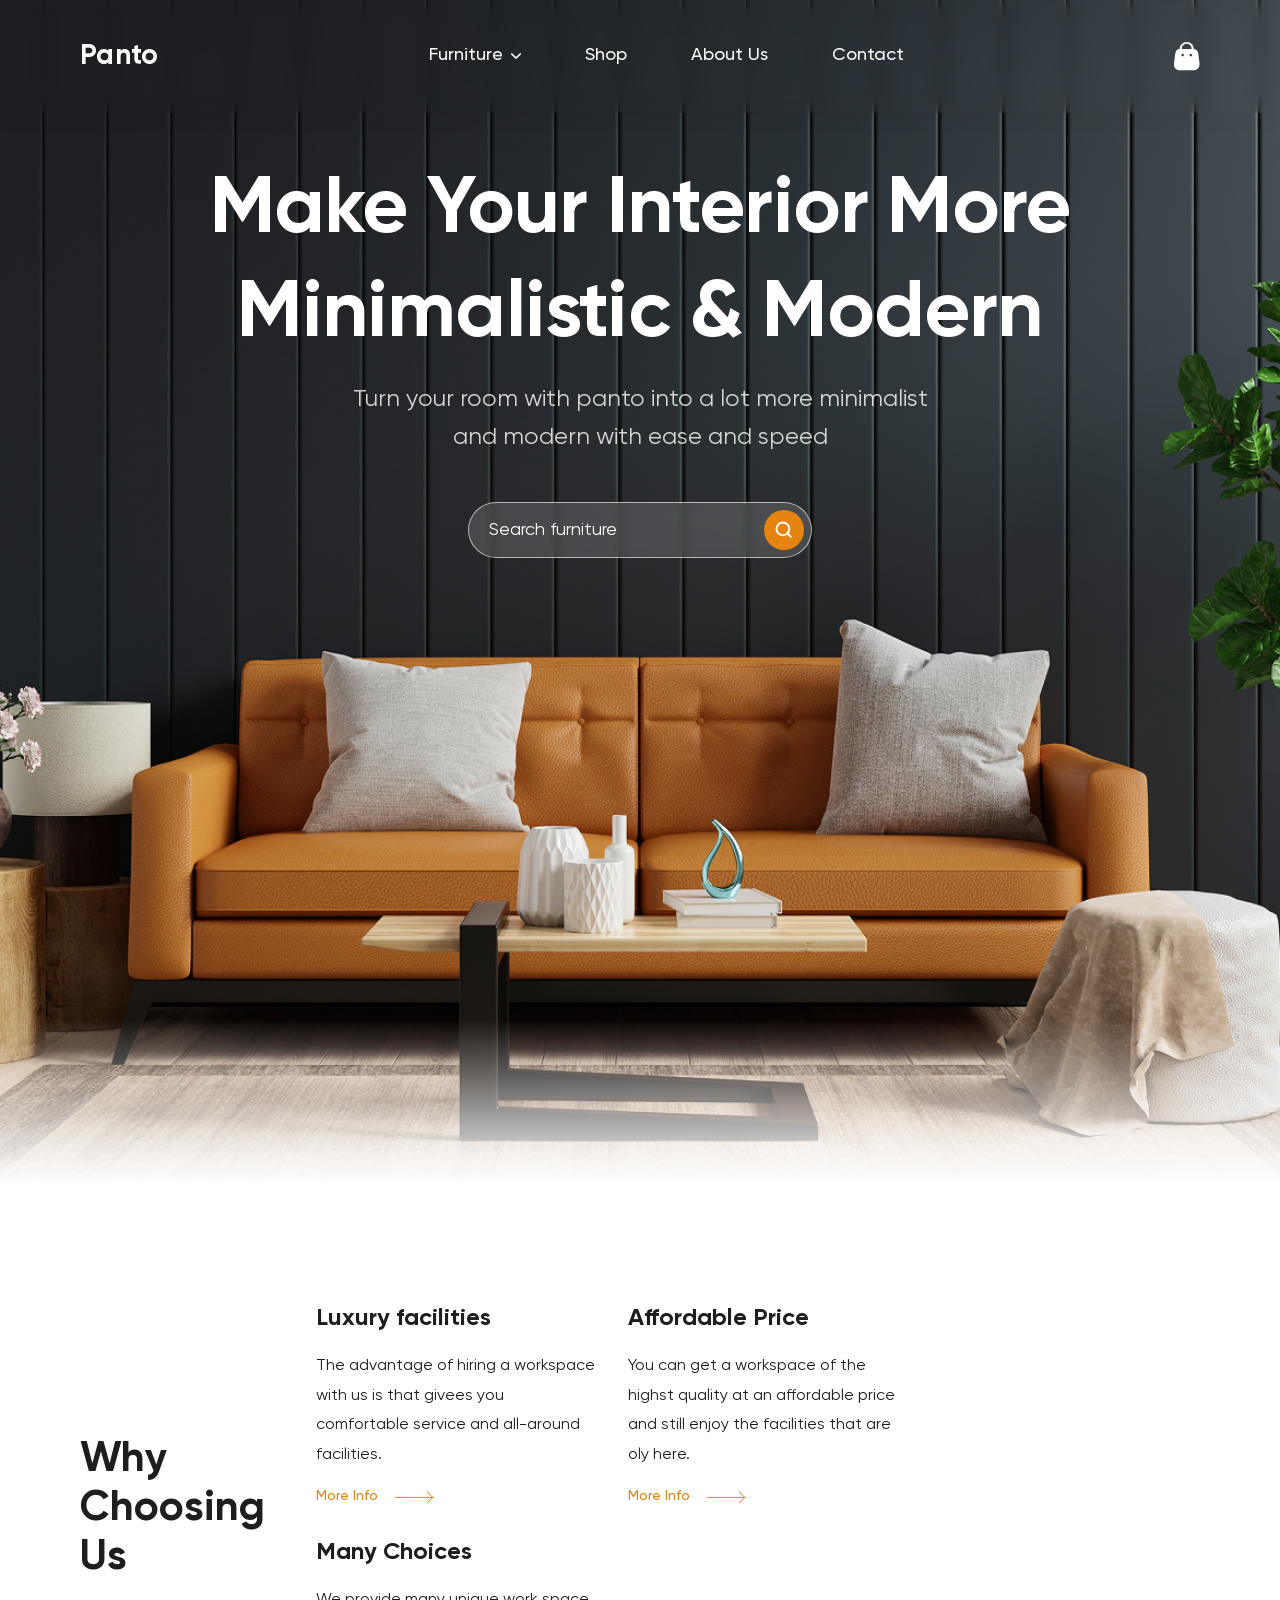
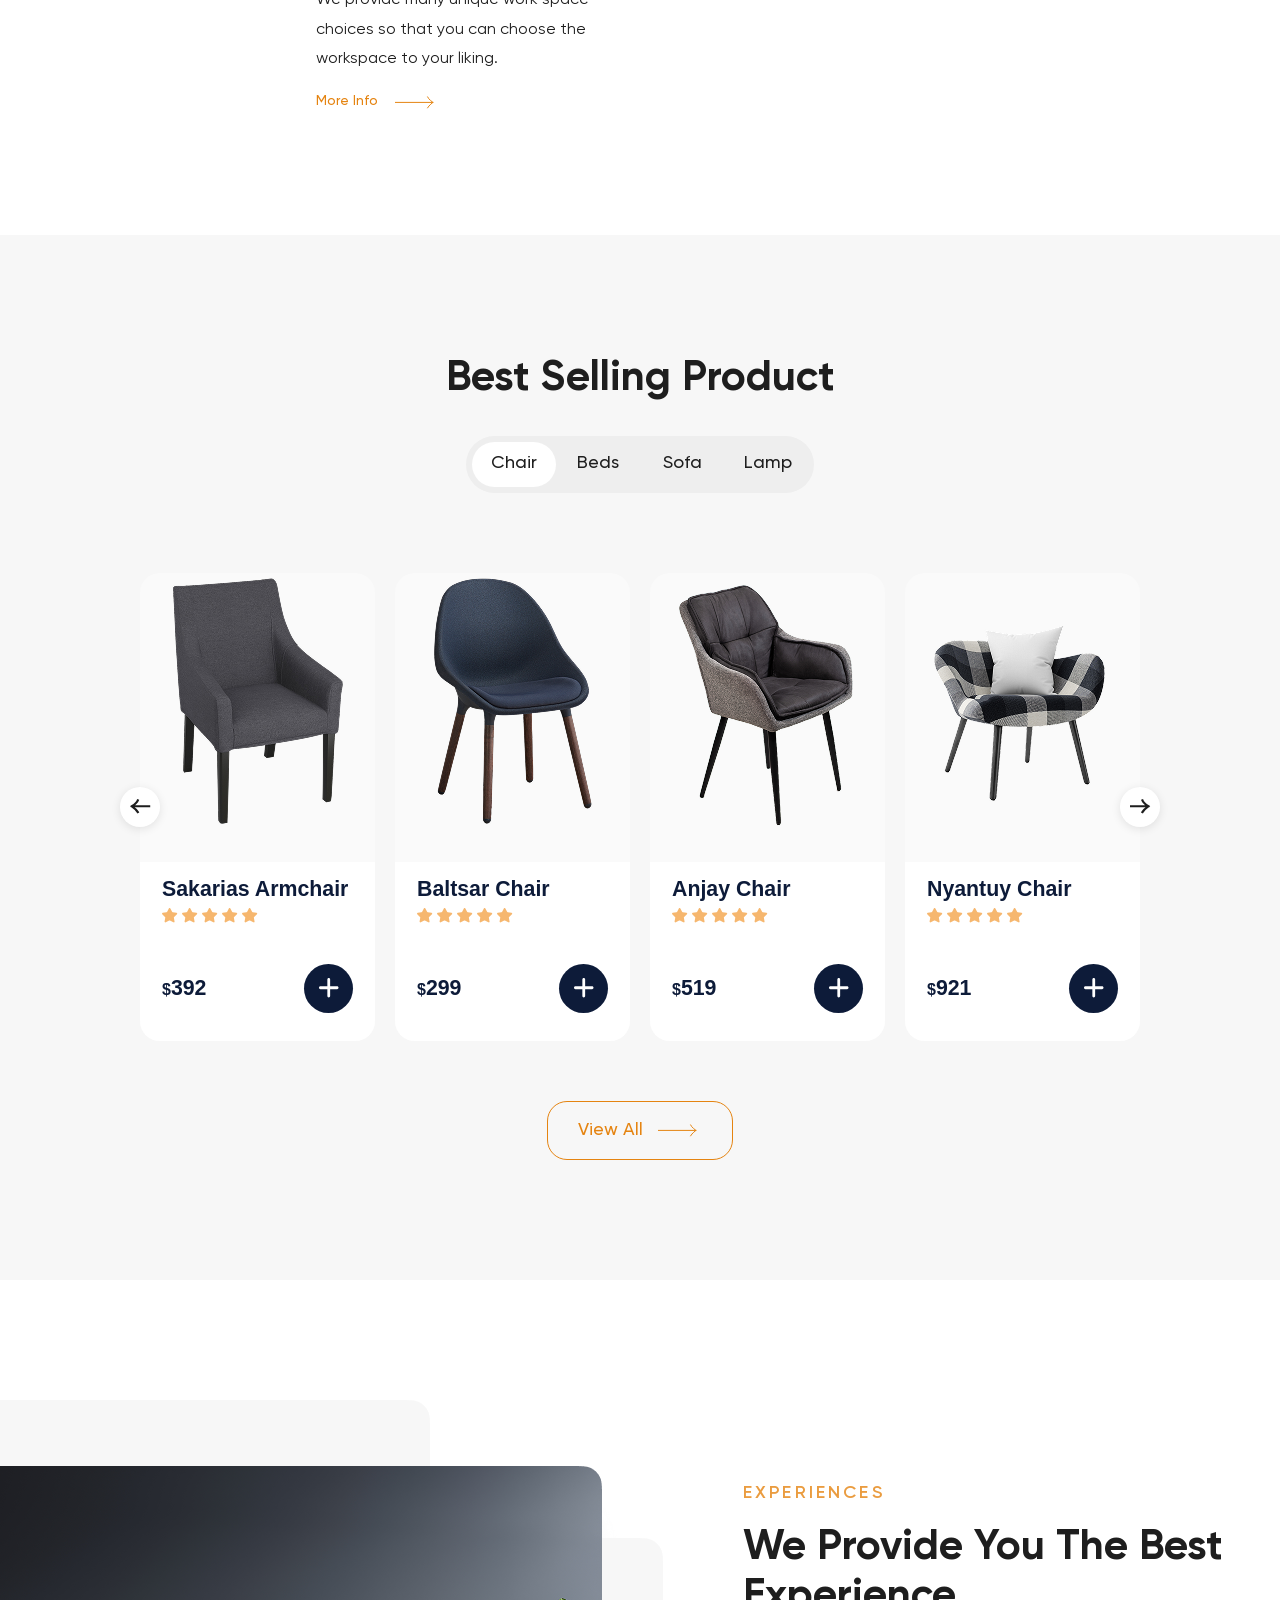
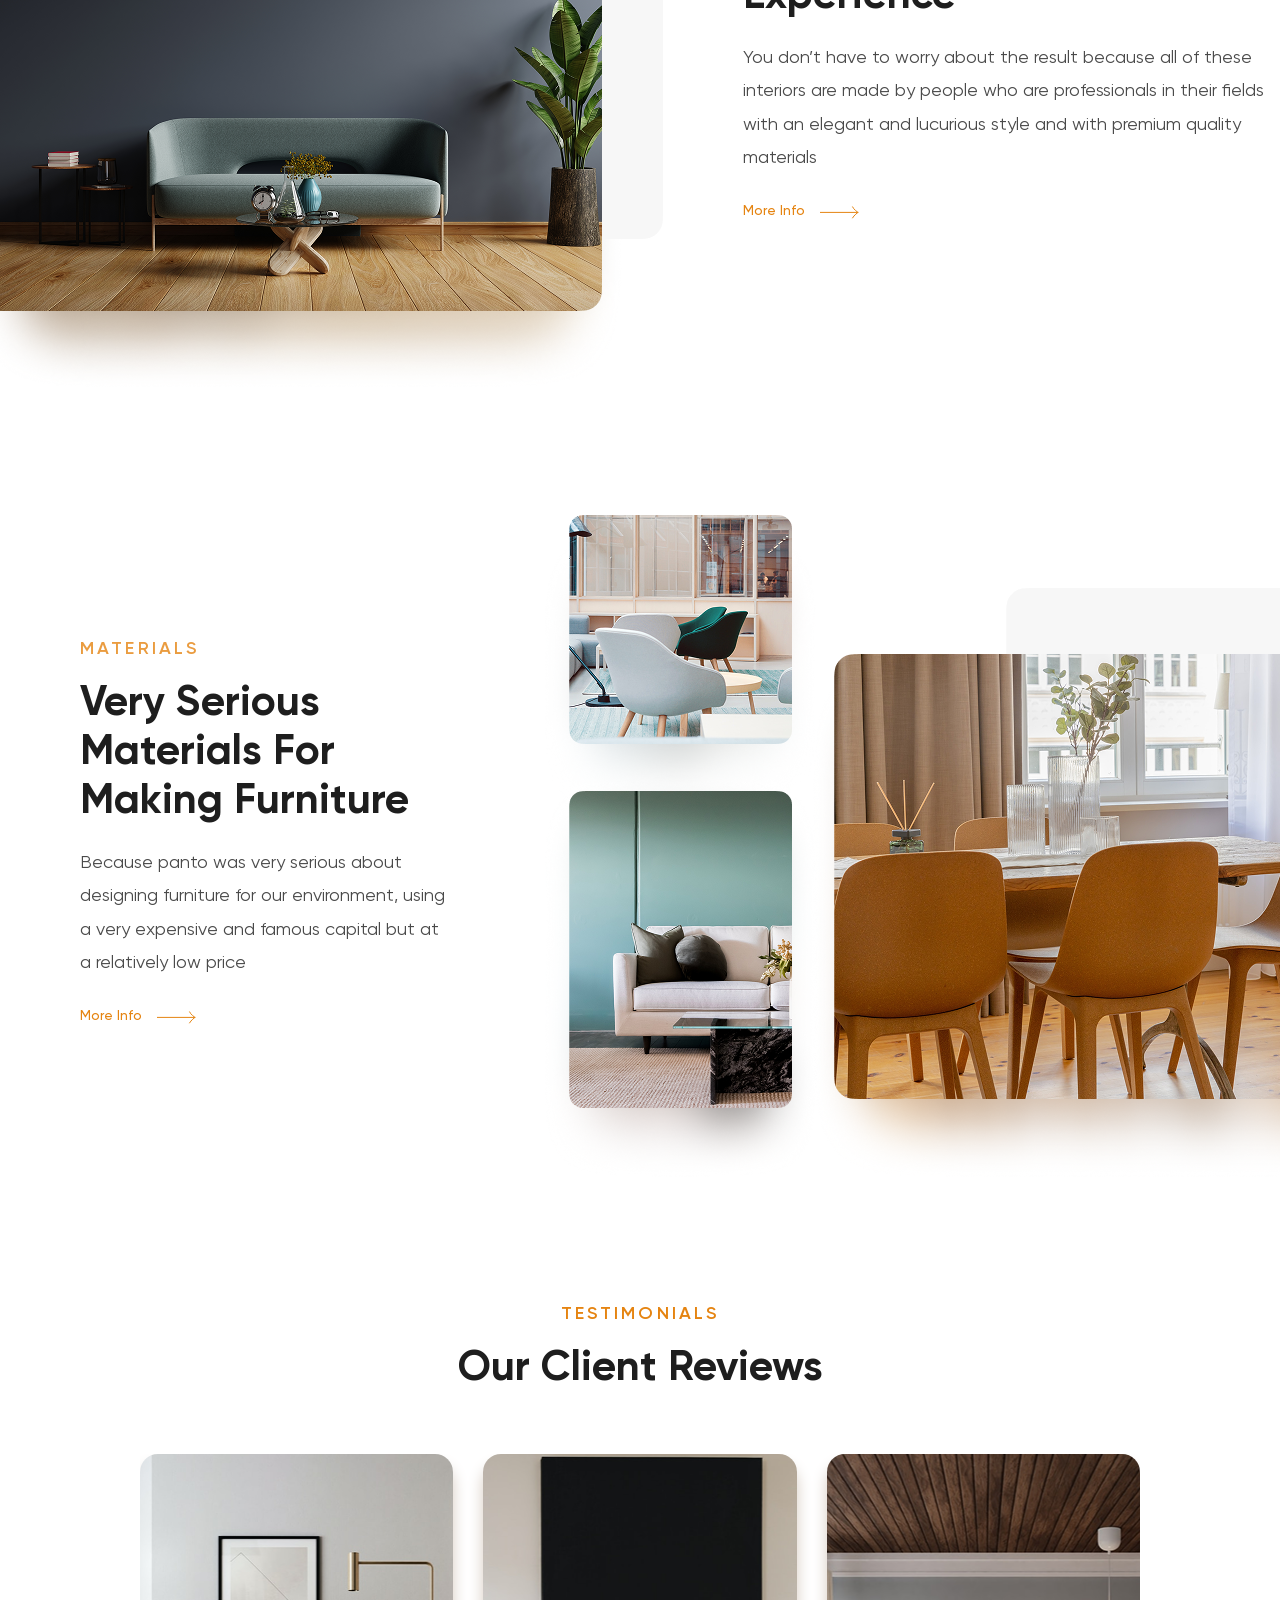
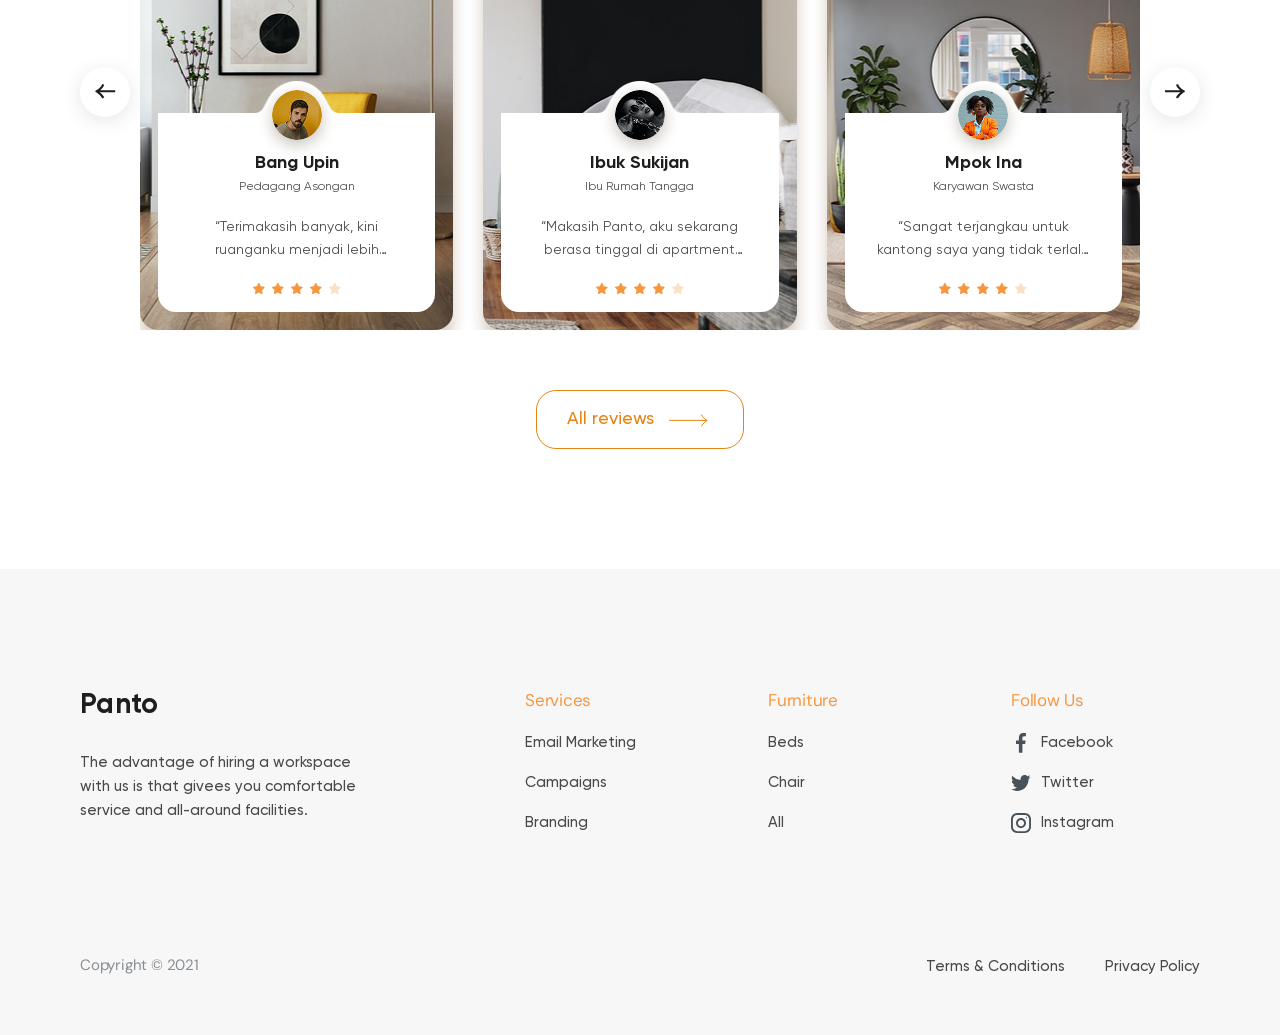
==== commit e4a88617: "Add files via upload" ====
--- a/index.html
+++ b/index.html
@@ -10,39 +10,44 @@
 
 <body>
     <header class="header">
-        <div class="container">
-            <p class="logo"><a href="#">Panto</a></p>
-            <nav class="nav">
-                <div class="dropdown">
-                    <a href="#" class="dropdown-trigger">Furniture <svg width="10" height="6" viewBox="0 0 10 6"
-                            fill="none" xmlns="http://www.w3.org/2000/svg">
-                            <path
-                                d="M4.92156e-05 0.995538C-0.000313587 1.12361 0.0232357 1.25016 0.0689661 1.36588C0.114697 1.48159 0.181447 1.58354 0.264311 1.66423L4.54962 5.80498C4.67742 5.93107 4.83772 6 5.00315 6C5.16858 6 5.32888 5.93107 5.45668 5.80498L9.74199 1.51849C9.88784 1.37297 9.97957 1.16387 9.99698 0.937177C10.0144 0.710485 9.95607 0.484775 9.83484 0.3097C9.71361 0.134626 9.5394 0.0245284 9.35054 0.00362777C9.16168 -0.0172729 8.97364 0.0527352 8.82779 0.198252L4.99958 4.03037L1.17137 0.326847C1.06653 0.222014 0.938871 0.155421 0.803492 0.134949C0.668112 0.114478 0.53068 0.140983 0.407457 0.211329C0.284235 0.281675 0.180379 0.392918 0.108179 0.531895C0.0359784 0.670871 -0.00154478 0.831765 4.92156e-05 0.995538Z"
-                                fill="white" />
-                        </svg>
-                    </a>
-                    <ul class="dropdown-menu">
-                        <li><a href="#">Chair</a></li>
-                        <li><a href="#">Beds</a></li>
-                        <li><a href="#">Sofa</a></li>
-                        <li><a href="#">Lamp</a></li>
-                    </ul>
-                </div>
-                <a href="shop.html">Shop</a>
-                <a href="about.html" class="active">About Us</a>
-                <a href="contact.html">Contact</a>
-            </nav>
+    <div class="container">
+        <p class="logo"><a href="#">Panto</a></p>
+        
+        <nav class="nav">
+            <div class="dropdown">
+                <a href="#" class="dropdown-trigger">Furniture 
+                    <svg width="10" height="6" viewBox="0 0 10 6" fill="none" xmlns="http://www.w3.org/2000/svg">
+                        <path d="M4.92156e-05 0.995538C-0.000313587 1.12361 0.0232357 1.25016 0.0689661 1.36588C0.114697 1.48159 0.181447 1.58354 0.264311 1.66423L4.54962 5.80498C4.67742 5.93107 4.83772 6 5.00315 6C5.16858 6 5.32888 5.93107 5.45668 5.80498L9.74199 1.51849C9.88784 1.37297 9.97957 1.16387 9.99698 0.937177C10.0144 0.710485 9.95607 0.484775 9.83484 0.3097C9.71361 0.134626 9.5394 0.0245284 9.35054 0.00362777C9.16168 -0.0172729 8.97364 0.0527352 8.82779 0.198252L4.99958 4.03037L1.17137 0.326847C1.06653 0.222014 0.938871 0.155421 0.803492 0.134949C0.668112 0.114478 0.53068 0.140983 0.407457 0.211329C0.284235 0.281675 0.180379 0.392918 0.108179 0.531895C0.0359784 0.670871 -0.00154478 0.831765 4.92156e-05 0.995538Z" fill="white"/>
+                    </svg>
+                </a>
+                <ul class="dropdown-menu">
+                    <li><a href="#">Chair</a></li>
+                    <li><a href="#">Beds</a></li>
+                    <li><a href="#">Sofa</a></li>
+                    <li><a href="#">Lamp</a></li>
+                </ul>
+            </div>
+            <a href="shop.html">Shop</a>
+            <a href="about.html" class="active">About Us</a>
+            <a href="contact.html">Contact</a>
+        </nav>
+
+        <!-- ПРАВАЯ ЧАСТЬ: бургер + корзина -->
+        <div class="header-actions">
             <a href="#" class="busket">
                 <svg width="26" height="29" viewBox="0 0 26 29" fill="none" xmlns="http://www.w3.org/2000/svg">
-                    <path
-                        d="M12.757 0C16.5536 0 19.6749 2.98337 19.8333 6.76363H19.7963C19.8008 6.87351 19.7796 6.98293 19.7346 7.08333H19.9558C21.6799 7.08333 23.4853 8.27831 24.2092 11.1631L24.2878 11.5034L25.3771 20.2792C26.161 25.8765 23.0987 28.2303 18.9213 28.33L18.6412 28.3333H6.89708C2.65168 28.3333 -0.619729 26.7863 0.0995645 20.66L0.148615 20.2792L1.25041 11.5034C1.7937 8.39685 3.61761 7.17152 5.375 7.08796L5.56993 7.08333H5.68067C5.662 6.97758 5.662 6.86938 5.68067 6.76363C5.83911 2.98337 8.96041 0 12.757 0ZM8.63741 11.7998C7.94593 11.7998 7.38538 12.3768 7.38538 13.0885C7.38538 13.8002 7.94593 14.3771 8.63741 14.3771C9.32889 14.3771 9.88945 13.8002 9.88945 13.0885L9.87969 12.9268C9.80243 12.2914 9.2757 11.7998 8.63741 11.7998ZM16.8382 11.7998C16.1468 11.7998 15.5862 12.3768 15.5862 13.0885C15.5862 13.8002 16.1468 14.3771 16.8382 14.3771C17.5297 14.3771 18.0903 13.8002 18.0903 13.0885C18.0903 12.3768 17.5297 11.7998 16.8382 11.7998ZM12.7015 1.84504C9.97566 1.84504 7.76594 4.04717 7.76594 6.76363C7.78462 6.86938 7.78462 6.97758 7.76594 7.08333H17.6987C17.6593 6.98125 17.6384 6.873 17.637 6.76363C17.637 4.04717 15.4273 1.84504 12.7015 1.84504Z"
-                        fill="white" />
+                    <path d="M12.757 0C16.5536 0 19.6749 2.98337 19.8333 6.76363H19.7963C19.8008 6.87351 19.7796 6.98293 19.7346 7.08333H19.9558C21.6799 7.08333 23.4853 8.27831 24.2092 11.1631L24.2878 11.5034L25.3771 20.2792C26.161 25.8765 23.0987 28.2303 18.9213 28.33L18.6412 28.3333H6.89708C2.65168 28.3333 -0.619729 26.7863 0.0995645 20.66L0.148615 20.2792L1.25041 11.5034C1.7937 8.39685 3.61761 7.17152 5.375 7.08796L5.56993 7.08333H5.68067C5.662 6.97758 5.662 6.86938 5.68067 6.76363C5.83911 2.98337 8.96041 0 12.757 0ZM8.63741 11.7998C7.94593 11.7998 7.38538 12.3768 7.38538 13.0885C7.38538 13.8002 7.94593 14.3771 8.63741 14.3771C9.32889 14.3771 9.88945 13.8002 9.88945 13.0885L9.87969 12.9268C9.80243 12.2914 9.2757 11.7998 8.63741 11.7998ZM16.8382 11.7998C16.1468 11.7998 15.5862 12.3768 15.5862 13.0885C15.5862 13.8002 16.1468 14.3771 16.8382 14.3771C17.5297 14.3771 18.0903 13.8002 18.0903 13.0885C18.0903 12.3768 17.5297 11.7998 16.8382 11.7998ZM12.7015 1.84504C9.97566 1.84504 7.76594 4.04717 7.76594 6.76363C7.78462 6.86938 7.78462 6.97758 7.76594 7.08333H17.6987C17.6593 6.98125 17.6384 6.873 17.637 6.76363C17.637 4.04717 15.4273 1.84504 12.7015 1.84504Z" fill="white"/>
                 </svg>
             </a>
-
-
+            
+            <button class="burger-menu" aria-label="Открыть меню">
+                <span></span>
+                <span></span>
+                <span></span>
+            </button>
         </div>
-    </header>
+    </div>
+</header>
     <main>
         <section class="panto">
             <div class="container">
@@ -67,6 +72,7 @@
         <section class="choose">
             <div class="container">
                 <h2>Why <br>Choosing Us</h2>
+                <h2 class="choose-title-adapt">Why Choosing Us</h2>
                 <div class="choose-cards">
                     <div class="choose-card">
                         <h3>Luxury facilities</h3>
--- a/css/style.css
+++ b/css/style.css
@@ -75,11 +75,11 @@
   left: 0;
   width: 100%;
   background: transparent;
-  transition: background 0.3s ease, backdrop-filter 0.3s ease;
+  padding: 40px 0;
   z-index: 1000;
-  padding: 40px 0;
   backdrop-filter: blur(10px);
   box-shadow: 0 4px 20px rgba(0, 0, 0, 0.05);
+  transition: background 0.3s ease, backdrop-filter 0.3s ease;
 }
 .header .container {
   display: flex;
@@ -87,8 +87,8 @@
   align-items: center;
 }
 .header.scrolled .logo a {
+  color: #1E1E1E;
   text-decoration: none;
-  color: #1E1E1E;
   transition: 0.5s;
 }
 .header.scrolled .logo a:hover {
@@ -128,6 +128,12 @@
 }
 .header.scrolled .busket:hover svg path {
   fill: #E58411;
+}
+.header.scrolled .burger-menu span {
+  background: #1E1E1E;
+}
+.header.scrolled .burger-menu.active span {
+  background: #1E1E1E;
 }
 
 .logo a {
@@ -137,8 +143,8 @@
   letter-spacing: 0.01em;
   text-transform: capitalize;
   color: #FFFFFF;
+  text-decoration: none;
   transition: color 0.3s ease;
-  text-decoration: none;
 }
 .logo a:hover {
   color: #E58411;
@@ -149,13 +155,13 @@
   gap: 64px;
 }
 .nav a {
+  position: relative;
   font-family: "Gilroy-Medium", sans-serif;
   font-size: 18px;
   line-height: 21px;
   color: #FFFFFF;
   text-decoration: none;
   padding-bottom: 2px;
-  position: relative;
   transition: color 0.3s ease;
 }
 .nav a:hover {
@@ -183,23 +189,23 @@
   position: relative;
   display: inline-block;
 }
-.dropdown:hover-trigger, .dropdown:active-trigger {
+.dropdown:hover .dropdown-trigger, .dropdown:active .dropdown-trigger {
   color: #E58411 !important;
 }
-.dropdown:hover-trigger, .dropdown:active-trigger {
+.dropdown:hover .dropdown-trigger svg path, .dropdown:active .dropdown-trigger svg path {
   fill: #E58411;
 }
 
 .dropdown-trigger {
-  cursor: pointer;
+  display: flex;
+  align-items: center;
+  gap: 8px;
   font-family: "Gilroy-Medium", sans-serif;
   font-size: 18px;
   line-height: 21px;
   color: #FFFFFF;
   text-decoration: none;
-  display: flex;
-  align-items: center;
-  gap: 8px;
+  cursor: pointer;
   transition: color 0.3s ease;
 }
 .dropdown-trigger svg {
@@ -220,18 +226,18 @@
   position: absolute;
   top: 100%;
   left: 0;
+  min-width: 180px;
+  margin-top: 10px;
+  padding: 10px 0;
+  list-style: none;
   background: white;
-  min-width: 180px;
   border-radius: 12px;
   box-shadow: 0 10px 30px rgba(0, 0, 0, 0.1);
-  padding: 10px 0;
-  margin-top: 10px;
   opacity: 0;
   visibility: hidden;
   transform: translateY(-10px);
+  z-index: 100;
   transition: opacity 0.5s ease, visibility 0.5s ease, transform 0.5s ease;
-  list-style: none;
-  z-index: 100;
 }
 
 .dropdown:hover .dropdown-menu {
@@ -254,6 +260,44 @@
   background: #f5f5f5;
 }
 
+.header-actions {
+  display: flex;
+  align-items: center;
+  gap: 20px;
+}
+
+.burger-menu {
+  display: none;
+  flex-direction: column;
+  justify-content: space-between;
+  width: 28px;
+  height: 20px;
+  background: none;
+  border: none;
+  cursor: pointer;
+  padding: 0;
+  z-index: 1001;
+}
+.burger-menu span {
+  display: block;
+  width: 100%;
+  height: 2px;
+  background: #FFFFFF;
+  border-radius: 2px;
+  transition: all 0.3s ease;
+  transform-origin: center;
+}
+.burger-menu.active span:nth-child(1) {
+  transform: translateY(9px) rotate(45deg);
+}
+.burger-menu.active span:nth-child(2) {
+  opacity: 0;
+  transform: scaleX(0);
+}
+.burger-menu.active span:nth-child(3) {
+  transform: translateY(-9px) rotate(-45deg);
+}
+
 .busket {
   display: flex;
   align-items: center;
@@ -265,15 +309,31 @@
   fill: #E58411;
 }
 
+.nav-overlay {
+  position: fixed;
+  top: 0;
+  left: 0;
+  width: 100%;
+  height: 100%;
+  background: rgba(0, 0, 0, 0.5);
+  z-index: 999;
+  opacity: 0;
+  visibility: hidden;
+  transition: all 0.3s ease;
+}
+.nav-overlay.active {
+  opacity: 1;
+  visibility: visible;
+}
+
 .panto {
+  height: 1084px;
+  padding-top: 100px;
   background-image: url(../image/background.png);
   background-repeat: no-repeat;
   background-position: bottom;
   background-size: cover;
-  padding-top: 100px;
-  height: 1084px;
-}
-
+}
 .panto .container {
   display: flex;
   flex-direction: column;
@@ -281,21 +341,19 @@
 }
 
 h1 {
+  margin: 0 0 14px;
   padding: 58px 0 0;
-  margin: 0;
   font-family: "Gilroy-Bold", sans-serif;
   font-size: 80px;
   line-height: 130%;
   text-align: center;
   letter-spacing: -0.01em;
   color: #FFFFFF;
-  margin-bottom: 14px;
 }
 
 .panto_desc {
   margin-bottom: 45px;
 }
-
 .panto_desc p {
   font-family: "Gilroy-Regular", sans-serif;
   font-size: 24px;
@@ -311,130 +369,125 @@
 }
 
 .input-with-svg {
-  box-sizing: border-box;
-  display: flex;
-  flex-direction: row;
+  display: flex;
+  align-items: center;
   justify-content: space-between;
-  align-items: center;
+  width: 344px;
+  height: 56px;
   padding: 8px 8px 8px 20px;
   gap: 10px;
-  width: 344px;
-  height: 56px;
+  box-sizing: border-box;
   background: rgba(255, 255, 255, 0.15);
   border: 0.861538px solid rgba(255, 255, 255, 0.6);
-  backdrop-filter: blur(4px);
   border-radius: 42px;
   outline: none;
+  backdrop-filter: blur(4px);
+  font-family: "Gilroy-Regular", sans-serif;
+  font-size: 18px;
   color: #FFFFFF;
+}
+.input-with-svg::placeholder {
   font-family: "Gilroy-Regular", sans-serif;
   font-size: 18px;
+  color: #FFFFFF;
 }
 
 .input-icon {
   position: absolute;
+  top: 50%;
   right: 8px;
-  top: 50%;
   transform: translateY(-50%);
   pointer-events: none;
 }
-
 .input-icon svg {
+  display: block;
   width: 40px;
   height: 40px;
-  display: block;
-}
-
-.input-with-svg::placeholder {
-  font-family: "Gilroy-Regular", sans-serif;
-  font-size: 18px;
-  color: #FFFFFF;
 }
 
 .choose {
   padding: 120px 0;
 }
+.choose .container {
+  display: flex;
+  justify-content: space-between;
+  align-items: center;
+}
 
 h2 {
+  margin: 0;
+  padding: 0;
   font-family: "Gilroy-Bold", sans-serif;
   font-size: 42px;
   line-height: 49px;
   color: #1E1E1E;
-  margin: 0;
-  padding: 0;
-}
-
-.choose .container {
-  display: flex;
-  justify-content: space-between;
-  align-items: center;
+}
+
+.choose-title-adapt {
+  display: none;
 }
 
 .choose-cards {
   display: flex;
   gap: 28px;
+  flex-wrap: wrap;
 }
 .choose-cards .choose-card .card-text-full {
   max-height: 0;
+  margin: 0;
   overflow: hidden;
   opacity: 0;
   transition: max-height 0.5s ease, opacity 0.5s ease, margin 0.5s ease;
+}
+.choose-cards .choose-card .card-text-full p {
   margin: 0;
-}
-.choose-cards .choose-card .card-text-full p {
   font-family: "Gilroy-Regular", sans-serif;
   font-size: 16px;
   line-height: 185%;
   color: #1E1E1E;
-  margin: 0;
 }
 .choose-cards .choose-card .card-text-full.open {
   max-height: 500px;
+  margin: 0 0 14px 0;
   opacity: 1;
-  margin: 0 0 14px 0;
 }
 
 .choose-card h3 {
+  margin-bottom: 20px;
   font-family: "Gilroy-Bold", sans-serif;
   font-size: 24px;
   line-height: 28px;
   color: #1E1E1E;
-  margin-bottom: 20px;
-}
-
+}
 .choose-card p {
+  width: 284px;
+  margin-bottom: 14px;
   font-family: "Gilroy-Regular", sans-serif;
   font-size: 16px;
   line-height: 185%;
   color: #1E1E1E;
-  width: 284px;
-  margin-bottom: 14px;
-}
-
+}
 .choose-card a {
+  display: flex;
+  align-items: center;
+  gap: 13px;
   font-family: "Gilroy-Medium", sans-serif;
   font-size: 14px;
   line-height: 185%;
   color: #E58411;
   text-decoration: none;
-  display: flex;
-  align-items: center;
-  gap: 13px;
   cursor: pointer;
   transition: color 0.5s ease;
 }
-
 .choose-card a svg {
   transition: transform 0.5s ease;
 }
-
 .choose-card a:hover {
   color: #b4690c;
 }
-
 .choose-card a:hover svg {
   transform: translateX(10px);
 }
-
 .choose-card a:hover svg path {
   stroke: #b4690c;
   transition: stroke 0.5s ease;
@@ -470,10 +523,9 @@
   padding: 120px 0;
   background: #F7F7F7;
 }
-
 .products h2 {
+  margin-bottom: 32px;
   text-align: center;
-  margin-bottom: 32px;
 }
 
 .tabs {
@@ -485,50 +537,48 @@
 
 .tabs-header {
   display: flex;
+  align-items: center;
+  width: 336px;
+  margin-bottom: 80px;
+  padding: 0 6px;
   background: #EEEEEE;
   border-radius: 44px;
-  width: 336px;
-  align-items: center;
-  padding: 0 6px;
-  margin-bottom: 80px;
 }
 
 .tab-btn {
+  width: 84px;
+  height: 57px;
+  padding: 10px 20px;
   background: none;
   border: none;
-  padding: 10px 20px;
+  border-bottom: 2px solid transparent;
   font-family: "Gilroy-Medium", sans-serif;
   font-size: 18px;
+  color: #1E1E1E;
   cursor: pointer;
-  color: #1E1E1E;
-  transition: all 0.3s;
-  border-bottom: 2px solid transparent;
-  height: 57px;
+  transition: 0.5s;
+}
+.tab-btn.active {
+  display: flex;
+  align-items: center;
+  justify-content: center;
   width: 84px;
-  transition: 0.5s;
-}
-.tab-btn.active {
-  display: flex;
-  flex-direction: row;
-  justify-content: center;
-  align-items: center;
+  height: 45px;
   padding: 4px;
   gap: 10px;
+  background: #FFFFFF;
+  border-radius: 32px;
+}
+.tab-btn:hover {
   height: 45px;
   background: #FFFFFF;
   border-radius: 32px;
 }
-.tab-btn:hover {
-  background: #FFFFFF;
-  border-radius: 32px;
-  height: 45px;
-}
 
 .tab-pane {
   display: none;
   animation: fadeIn 1s ease;
 }
-
 .tab-pane.active {
   display: block;
 }
@@ -546,16 +596,19 @@
 .slider {
   position: relative;
   width: 100%;
-  width: 1200px;
+  max-width: 1200px;
   margin: 0 auto;
-  overflow: visible;
+  padding: 0 50px;
+  box-sizing: border-box;
 }
 .slider-container {
   overflow: hidden;
+  width: 100%;
 }
 .slider-track {
   display: flex;
   transition: transform 0.5s ease;
+  will-change: transform;
 }
 .slider .slide {
   flex: 0 0 25%;
@@ -563,105 +616,97 @@
   box-sizing: border-box;
 }
 .slider .card {
+  display: flex;
+  flex-direction: column;
+  background: #FAFAFA;
   border-radius: 20px;
-  width: 268px;
-  background: #FAFAFA;
-  display: flex;
-  flex-direction: column;
+}
+.slider .card-image {
+  display: flex;
+  align-items: center;
+  justify-content: center;
+  height: 289px;
+}
+.slider .card-image img {
+  padding: 0 25px 33px;
+  max-width: 100%;
+  height: auto;
 }
 .slider-btn {
   position: absolute;
   top: 50%;
   transform: translateY(-50%);
+  z-index: 10;
+  display: flex;
+  align-items: center;
+  justify-content: center;
+  width: 40px;
+  height: 40px;
   background: white;
   border: none;
-  width: 40px;
-  height: 40px;
   border-radius: 50%;
+  box-shadow: 0 2px 10px rgba(0, 0, 0, 0.1);
   cursor: pointer;
-  display: flex;
-  align-items: center;
-  justify-content: center;
-  box-shadow: 0 2px 10px rgba(0, 0, 0, 0.1);
   transition: all 0.3s ease;
-  z-index: 10;
 }
 .slider-btn:hover {
   background: #E58411;
-  color: white;
 }
 .slider-btn:hover svg path {
   stroke: white;
 }
 .slider-btn.prev {
-  left: -10px;
+  left: 40px;
 }
 .slider-btn.next {
-  right: 0px;
-}
-
-.card-image {
-  height: 289px;
-  display: flex;
-  align-items: center;
-  justify-content: center;
-}
-.card-image img {
-  padding: 0 25px 33px;
-}
+  right: 40px;
+}
+.slider-btn.hidden {
+  display: none;
+}
+
 .card {
   border-radius: 20px 20px 0 0;
 }
-
 .card-desc {
+  padding: 14px 22px 28px 22px;
   background: #FFFFFF;
-  padding: 14px 22px 28px 22px;
   border-radius: 0 0 20px 20px;
 }
-
 .card-desc p {
+  margin-bottom: 6px;
   font-family: "Inter-Regular", sans-serif;
-  font-style: normal;
   font-weight: 400;
   font-size: 16.7554px;
   line-height: 20px;
   color: #8D8D8D;
-  margin-bottom: 6px;
-}
-
+}
 .card-desc h4 {
+  margin: 0 0 6px 0;
   font-family: "Inter-Semibold", sans-serif;
-  font-style: normal;
   font-weight: 600;
   font-size: 21.3251px;
   line-height: 26px;
   text-transform: capitalize;
   color: #0D1B39;
-  margin: 0 0 6px 0;
-}
-
+}
 .card-stars {
   margin-bottom: 37px;
 }
-
 .card-cost {
   display: flex;
   justify-content: space-between;
   align-items: center;
 }
-
 .card-cost p {
+  margin: 0;
   font-family: "Inter-Semibold", sans-serif;
-  font-style: normal;
   font-weight: 600;
   font-size: 21.3251px;
   line-height: 26px;
   color: #0D1B39;
-  margin: 0;
-}
-
+}
 .card-cost p span {
-  font-style: normal;
   font-weight: 600;
   font-size: 16px;
   line-height: 18px;
@@ -671,14 +716,14 @@
 .plus-btn {
   display: flex;
   align-items: center;
+  justify-content: center;
+  width: 48.74px;
+  height: 48.74px;
   padding: 12.1858px;
   gap: 15.23px;
-  width: 48.74px;
-  height: 48.74px;
   background: #0D1B39;
+  border: none;
   border-radius: 31px;
-  border: none;
-  justify-content: center;
   cursor: pointer;
   transition: 0.5s;
 }
@@ -690,34 +735,29 @@
   display: flex;
   justify-content: center;
 }
-
 .view_all a {
+  display: flex;
+  align-items: center;
+  gap: 11px;
+  padding: 12px 30px;
   font-family: "Gilroy-Medium", sans-serif;
   font-size: 18px;
   line-height: 185%;
   color: #E58411;
-  display: flex;
-  align-items: center;
-  gap: 11px;
   text-decoration: none;
   border: 1px solid #E58411;
   border-radius: 20px;
-  padding: 12px 30px;
-}
-
+}
 .view_all a svg {
   transition: transform 0.5s ease;
 }
-
 .view_all a:hover {
   color: #b4690c;
-  border: 1px solid #b4690c;
-}
-
+  border-color: #b4690c;
+}
 .view_all a:hover svg {
   transform: translateX(10px);
 }
-
 .view_all a:hover svg path {
   stroke: #b4690c;
   transition: stroke 0.5s ease;
@@ -726,188 +766,233 @@
 .provide {
   padding: 120px 0 60px 0;
 }
-
 .provide-desc {
   display: flex;
   gap: 80px;
 }
-
 .provide-info {
+  max-width: 556px;
   padding-top: 83px;
-  max-width: 556px;
-}
-
+}
 .provide-info .card-text-full {
   max-height: 0;
+  margin: 0;
   overflow: hidden;
   opacity: 0;
   transition: max-height 0.5s ease, opacity 0.5s ease, margin 0.5s ease;
+}
+.provide-info .card-text-full p {
   margin: 0;
-}
-.provide-info .card-text-full p {
   font-family: "Gilroy-Regular", sans-serif;
   font-size: 18px;
   line-height: 185%;
   color: #1E1E1E;
-  margin: 0;
 }
 .provide-info .card-text-full.open {
   max-height: 500px;
+  margin: 0 0 24px 0;
   opacity: 1;
-  margin: 0 0 24px 0;
-}
-
-.provide-info .provide-info__exper,
-.materials-info .materials-info__material,
-.testimonials-info .testimonials-info__material {
+}
+.provide-info .provide-info__exper {
+  margin-bottom: 20px;
   font-family: "Gilroy-Semibold", sans-serif;
   font-size: 18px;
   line-height: 21px;
   letter-spacing: 0.175em;
   text-transform: uppercase;
   color: #E58411;
+}
+.provide-info h2 {
   margin-bottom: 20px;
-}
-
-.provide-info h2, .materials-info h2, .testimonials-info h2 {
   font-family: "Gilroy-Bold", sans-serif;
   font-size: 42px;
   line-height: 49px;
   text-transform: capitalize;
   color: #1E1E1E;
-  margin-bottom: 20px;
-}
-
-.provide-info p, .materials-info p {
+}
+.provide-info p {
+  margin-bottom: 24px;
   font-family: "Gilroy-Regular", sans-serif;
   font-size: 18px;
   line-height: 185%;
   color: #1E1E1E;
   opacity: 0.8;
-  margin-bottom: 24px;
-}
-
-.provide-info a, .materials-info a {
+}
+.provide-info a {
+  display: flex;
+  align-items: center;
+  gap: 11px;
   font-family: "Gilroy-Medium", sans-serif;
   font-size: 14px;
   line-height: 185%;
   color: #E58411;
-  display: flex;
-  align-items: center;
-  gap: 11px;
   text-decoration: none;
 }
-
-.provide-info a svg, .materials-info a svg {
+.provide-info a svg {
   transition: transform 0.5s ease;
 }
-
-.provide-info a:hover, .materials-info a:hover {
+.provide-info a:hover {
   color: #b4690c;
 }
-
-.provide-info a:hover svg, .materials-info a:hover svg {
+.provide-info a:hover svg {
   transform: translateX(10px);
 }
-
-.provide-info a:hover svg path, .materials-info a:hover svg path {
+.provide-info a:hover svg path {
   stroke: #b4690c;
   transition: stroke 0.5s ease;
 }
 
 .materials {
-  padding: 60px 0;
   display: flex;
   justify-content: flex-end;
   gap: 94px;
-}
-
-.provide-info, .materials-info {
+  padding: 60px 0;
+}
+.materials-info {
+  max-width: 556px;
   padding: 124px 0 0 80px;
-  max-width: 556px;
-}
-
+}
 .materials-info .card-text-full {
   max-height: 0;
+  margin: 0;
   overflow: hidden;
   opacity: 0;
   transition: max-height 0.5s ease, opacity 0.5s ease, margin 0.5s ease;
+}
+.materials-info .card-text-full p {
   margin: 0;
-}
-.materials-info .card-text-full p {
   font-family: "Gilroy-Regular", sans-serif;
   font-size: 18px;
   line-height: 185%;
   color: #1E1E1E;
-  margin: 0;
 }
 .materials-info .card-text-full.open {
   max-height: 500px;
+  margin: 0 0 24px 0;
   opacity: 1;
-  margin: 0 0 24px 0;
+}
+.materials-info .materials-info__material {
+  margin-bottom: 20px;
+  font-family: "Gilroy-Semibold", sans-serif;
+  font-size: 18px;
+  line-height: 21px;
+  letter-spacing: 0.175em;
+  text-transform: uppercase;
+  color: #E58411;
+}
+.materials-info h2 {
+  margin-bottom: 20px;
+  font-family: "Gilroy-Bold", sans-serif;
+  font-size: 42px;
+  line-height: 49px;
+  text-transform: capitalize;
+  color: #1E1E1E;
+}
+.materials-info p {
+  margin-bottom: 24px;
+  font-family: "Gilroy-Regular", sans-serif;
+  font-size: 18px;
+  line-height: 185%;
+  color: #1E1E1E;
+  opacity: 0.8;
+}
+.materials-info a {
+  display: flex;
+  align-items: center;
+  gap: 11px;
+  font-family: "Gilroy-Medium", sans-serif;
+  font-size: 14px;
+  line-height: 185%;
+  color: #E58411;
+  text-decoration: none;
+}
+.materials-info a svg {
+  transition: transform 0.5s ease;
+}
+.materials-info a:hover {
+  color: #b4690c;
+}
+.materials-info a:hover svg {
+  transform: translateX(10px);
+}
+.materials-info a:hover svg path {
+  stroke: #b4690c;
+  transition: stroke 0.5s ease;
 }
 
 .testimonials {
-  padding: 60px 0 0 0;
-}
-.testimonials .testimonials-info__material, .testimonials h2 {
+  padding: 60px 0 0;
+}
+.testimonials .testimonials-info__material {
+  margin-bottom: 20px;
+  font-family: "Gilroy-Semibold", sans-serif;
+  font-size: 18px;
+  line-height: 21px;
+  letter-spacing: 0.175em;
+  text-transform: uppercase;
+  color: #E58411;
   text-align: center;
 }
 .testimonials h2 {
   margin-bottom: 60px;
+  text-align: center;
 }
 .testimonials-slider {
   position: relative;
-  overflow: visible;
-  display: flex;
-  justify-content: center;
+  max-width: 1200px;
+  margin: 0 auto;
+  padding: 0 60px;
 }
 .testimonials-container {
   overflow: hidden;
-  width: 1170px;
-  margin: 0 auto;
-  padding-bottom: 60px;
 }
 .testimonials-track {
   display: flex;
+  gap: 30px;
   transition: transform 0.5s ease;
-  gap: 30px;
+  will-change: transform;
 }
 .testimonials .testimonial-slide {
-  flex: 0 0 370px;
-  width: 370px;
-  height: 476px;
+  flex: 0 0 calc(33.333% - 20px);
+  min-width: 0;
 }
 .testimonials .testimonial-card {
   height: 476px;
   display: flex;
   align-items: flex-end;
+  border-radius: 18px;
   box-shadow: 0px 12px 15px #D7CBC0;
-  border-radius: 18.12px;
+  background-size: cover;
+  background-position: center;
 }
 .testimonials .testimonial-card-info {
+  width: 100%;
+  margin: 0 18px 18px;
+  padding: 9px 0 0;
   background-image: url("../image/review/back-review.svg");
+  background-repeat: no-repeat;
+  background-position: top;
+  background-size: cover;
   border-radius: 18px;
-  margin: 0 18px 18px;
-  background-repeat: no-repeat;
 }
 .testimonials .testimonial-card-info__img {
   display: flex;
   justify-content: center;
-  padding-top: 8px;
   margin-bottom: 13px;
 }
 .testimonials .testimonial-card-info__img img {
+  width: 50px;
+  height: 50px;
+  border-radius: 50%;
+  object-fit: cover;
   box-shadow: 0px 5px 15px #C7C3BB;
-  border-radius: 50%;
 }
 .testimonials .testimonial-card-info-name {
   display: flex;
-  justify-content: center;
   flex-direction: column;
   align-items: center;
+  gap: 6px;
   margin-bottom: 22px;
-  gap: 6px;
 }
 .testimonials .testimonial-card-info-name h4 {
   margin: 0;
@@ -918,6 +1003,7 @@
   color: #1E1E1E;
 }
 .testimonials .testimonial-card-info-name p {
+  margin: 0;
   font-family: "Gilroy-Regular", sans-serif;
   font-size: 12px;
   line-height: 14px;
@@ -925,23 +1011,27 @@
   opacity: 0.8;
 }
 .testimonials .testimonial-card .testimonial-text {
+  padding: 0 30px;
+  margin-bottom: 22px;
   font-family: "Gilroy-Regular", sans-serif;
   font-size: 14px;
-  line-height: 16px;
+  line-height: 160%;
   text-align: center;
   color: #1E1E1E;
   opacity: 0.8;
-  padding: 0 40px;
-  margin-bottom: 22px;
+  display: -webkit-box;
+  -webkit-line-clamp: 2;
+  -webkit-box-orient: vertical;
+  overflow: hidden;
+  text-overflow: ellipsis;
+  max-height: 4.8em;
+  line-height: 1.6;
 }
 .testimonials .testimonial-card .review-stars {
-  padding-bottom: 17px;
   display: flex;
   justify-content: center;
   gap: 7px;
-}
-.testimonials .testimonial-card .review-stars svg {
-  padding: 2px;
+  padding-bottom: 17px;
 }
 .testimonials .testimonial-slide:nth-child(1) .testimonial-card {
   background-image: url("../image/review/review-1.png");
@@ -957,66 +1047,68 @@
 }
 .testimonials .testimonials-btn {
   position: absolute;
-  top: 25%;
-  background: white;
-  border: none;
+  top: 50%;
+  transform: translateY(-50%);
+  z-index: 10;
+  display: flex;
+  align-items: center;
+  justify-content: center;
   width: 50px;
   height: 50px;
+  background: #FFFFFF;
+  border: none;
   border-radius: 50%;
+  box-shadow: 0 4px 20px rgba(0, 0, 0, 0.1);
   cursor: pointer;
-  display: flex;
-  align-items: center;
-  justify-content: center;
-  box-shadow: 0 2px 10px rgba(0, 0, 0, 0.1);
   transition: all 0.3s ease;
-  z-index: 10;
 }
 .testimonials .testimonials-btn:hover {
   background: #E58411;
-  color: white;
-}
-.testimonials .testimonials-btn:hover:hover svg path {
-  stroke: white;
+}
+.testimonials .testimonials-btn:hover svg path {
+  stroke: #FFFFFF;
 }
 .testimonials .testimonials-btn.prev {
-  left: 2%;
+  left: 0;
 }
 .testimonials .testimonials-btn.next {
-  right: 2%;
+  right: 0;
+}
+.testimonials .testimonials-btn.hidden {
+  display: none;
 }
 .testimonials .testimonials-info-link {
   display: flex;
   justify-content: center;
+  margin-top: 60px;
   margin-bottom: 120px;
 }
 .testimonials .testimonials-info-link a {
+  display: flex;
+  align-items: center;
+  gap: 11px;
+  padding: 12px 30px;
   font-family: "Gilroy-Medium", sans-serif;
   font-size: 18px;
   line-height: 185%;
   color: #E58411;
-  display: flex;
-  align-items: center;
-  gap: 11px;
   text-decoration: none;
   border: 1px solid #E58411;
   border-radius: 20px;
-  padding: 12px 30px;
+  transition: all 0.3s ease;
 }
 .testimonials .testimonials-info-link a svg {
   transition: transform 0.5s ease;
 }
 .testimonials .testimonials-info-link a:hover {
   color: #b4690c;
-  border: 1px solid #b4690c;
+  border-color: #b4690c;
 }
 .testimonials .testimonials-info-link a:hover svg {
   transform: translateX(10px);
 }
 .testimonials .testimonials-info-link a:hover svg path {
   stroke: #b4690c;
-}
-.testimonials {
-  transition: stroke 0.5s ease;
 }
 
 footer {
@@ -1029,22 +1121,22 @@
   box-sizing: border-box;
 }
 footer .container-footer-info {
+  display: flex;
+  gap: 110px;
   padding: 120px 0;
-  display: flex;
-  gap: 110px;
 }
 footer .container-footer-info-description {
   width: 293px;
   margin-right: 42px;
 }
 footer .container-footer-info-description-logo {
+  margin-bottom: 29px;
   font-family: "Gilroy-Bold", sans-serif;
   font-size: 28px;
   line-height: 33px;
   letter-spacing: 0.01em;
   text-transform: capitalize;
   color: #1E1E1E;
-  margin-bottom: 29px;
 }
 footer .container-footer-info-description-desc {
   font-family: "Gilroy-Medium", sans-serif;
@@ -1057,14 +1149,13 @@
   width: 133px;
 }
 footer .container-footer-info-desc p {
+  margin-bottom: 20px;
   font-family: "DM-Sans-Regular", sans-serif;
-  font-style: normal;
   font-weight: 400;
   font-size: 17px;
   line-height: 22px;
   letter-spacing: -0.231818px;
   color: #F6973F;
-  margin-bottom: 20px;
 }
 footer .container-footer-info-desc-link {
   display: flex;
@@ -1072,6 +1163,9 @@
   gap: 16px;
 }
 footer .container-footer-info-desc-link a {
+  display: flex;
+  align-items: center;
+  gap: 10px;
   font-family: "Gilroy-Medium", sans-serif;
   font-size: 15px;
   line-height: 160%;
@@ -1079,9 +1173,6 @@
   text-decoration: none;
   opacity: 0.8;
   transition: 0.5s;
-  display: flex;
-  align-items: center;
-  gap: 10px;
 }
 footer .container-footer-info-desc-link a svg path {
   transition: 0.5s;
@@ -1102,13 +1193,11 @@
 }
 footer .container-footer-link p {
   font-family: "DM-Sans-Regular", sans-serif;
-  font-style: normal;
   font-weight: 400;
   font-size: 15px;
   line-height: 20px;
   letter-spacing: -0.204545px;
   color: #1E2833;
-  mix-blend-mode: normal;
   opacity: 0.5;
 }
 footer .container-footer-link-desc {
@@ -1120,8 +1209,8 @@
   font-size: 15px;
   line-height: 160%;
   color: #1E1E1E;
+  text-decoration: none;
   opacity: 0.8;
-  text-decoration: none;
   transition: 0.5s;
 }
 footer .container-footer-link-desc a:hover {
@@ -1132,6 +1221,7 @@
   position: fixed;
   bottom: 40px;
   right: 40px;
+  z-index: 999;
   width: 50px;
   height: 50px;
   background: #E58411;
@@ -1141,7 +1231,6 @@
   opacity: 0;
   visibility: hidden;
   transition: opacity 0.3s ease, visibility 0.3s ease, transform 0.3s ease;
-  z-index: 999;
 }
 .scroll-top.visible {
   opacity: 1;
@@ -1171,12 +1260,12 @@
   border-color: #b4690c;
 }
 .scroll-top svg {
+  position: relative;
+  z-index: 1;
+  display: block;
   width: 24px;
   height: 24px;
-  display: block;
   margin: 0 auto;
-  position: relative;
-  z-index: 1;
 }
 
 @keyframes ring {
@@ -1191,20 +1280,20 @@
 }
 .page-hero {
   padding: 180px 0 80px;
+  text-align: center;
   background: linear-gradient(135deg, #0D1B39 0%, #1a2d5a 100%);
-  text-align: center;
 }
 .page-hero h1 {
+  margin: 0 0 16px;
   font-family: "Gilroy-Bold", sans-serif;
   font-size: 64px;
   color: #FFFFFF;
-  margin: 0 0 16px;
 }
 .page-hero p {
+  margin: 0;
   font-family: "Gilroy-Regular", sans-serif;
   font-size: 20px;
   color: rgba(255, 255, 255, 0.8);
-  margin: 0;
 }
 
 .about-story {
@@ -1219,27 +1308,27 @@
   flex: 1;
 }
 .about-story .about-grid .about-content .about-tag {
+  margin-bottom: 12px;
   font-family: "Gilroy-Semibold", sans-serif;
   font-size: 18px;
   letter-spacing: 0.175em;
   text-transform: uppercase;
   color: #E58411;
-  margin-bottom: 12px;
 }
 .about-story .about-grid .about-content h2 {
+  margin-bottom: 20px;
   font-family: "Gilroy-Bold", sans-serif;
   font-size: 42px;
   line-height: 1.2;
   color: #1E1E1E;
-  margin-bottom: 20px;
 }
 .about-story .about-grid .about-content p {
+  margin-bottom: 16px;
   font-family: "Gilroy-Regular", sans-serif;
   font-size: 18px;
   line-height: 185%;
   color: #1E1E1E;
   opacity: 0.8;
-  margin-bottom: 16px;
 }
 .about-story .about-grid .about-image {
   flex: 1;
@@ -1256,10 +1345,10 @@
   margin-top: 40px;
 }
 .about-stats .stat-item .stat-number {
+  display: block;
   font-family: "Gilroy-Bold", sans-serif;
   font-size: 36px;
   color: #E58411;
-  display: block;
 }
 .about-stats .stat-item .stat-label {
   font-family: "Gilroy-Regular", sans-serif;
@@ -1284,10 +1373,10 @@
   gap: 30px;
 }
 .values-grid .value-card {
+  padding: 40px 30px;
+  text-align: center;
   background: #FFFFFF;
-  padding: 40px 30px;
   border-radius: 20px;
-  text-align: center;
   transition: transform 0.3s ease, box-shadow 0.3s ease;
 }
 .values-grid .value-card:hover {
@@ -1298,18 +1387,18 @@
   margin-bottom: 20px;
 }
 .values-grid .value-card h3 {
+  margin-bottom: 12px;
   font-family: "Gilroy-Bold", sans-serif;
   font-size: 20px;
   color: #1E1E1E;
-  margin-bottom: 12px;
 }
 .values-grid .value-card p {
+  margin: 0;
   font-family: "Gilroy-Regular", sans-serif;
   font-size: 16px;
   line-height: 185%;
   color: #1E1E1E;
   opacity: 0.8;
-  margin: 0;
 }
 
 .about-team {
@@ -1334,21 +1423,21 @@
   width: 100%;
   max-width: 200px;
   height: 200px;
+  margin-bottom: 16px;
+  object-fit: cover;
   border-radius: 50%;
-  object-fit: cover;
-  margin-bottom: 16px;
 }
 .team-grid .team-card h4 {
+  margin-bottom: 4px;
   font-family: "Gilroy-Bold", sans-serif;
   font-size: 18px;
   color: #1E1E1E;
-  margin-bottom: 4px;
 }
 .team-grid .team-card p {
+  margin: 0;
   font-family: "Gilroy-Regular", sans-serif;
   font-size: 14px;
   color: #666;
-  margin: 0;
 }
 
 .contact-section {
@@ -1363,26 +1452,26 @@
   flex: 1;
 }
 .contact-grid .contact-info .contact-tag {
+  margin-bottom: 12px;
   font-family: "Gilroy-Semibold", sans-serif;
   font-size: 18px;
   letter-spacing: 0.175em;
   text-transform: uppercase;
   color: #E58411;
-  margin-bottom: 12px;
 }
 .contact-grid .contact-info h2 {
+  margin-bottom: 20px;
   font-family: "Gilroy-Bold", sans-serif;
   font-size: 42px;
   color: #1E1E1E;
-  margin-bottom: 20px;
 }
 .contact-grid .contact-info > p {
+  margin-bottom: 40px;
   font-family: "Gilroy-Regular", sans-serif;
   font-size: 18px;
   line-height: 185%;
   color: #1E1E1E;
   opacity: 0.8;
-  margin-bottom: 40px;
 }
 
 .contact-details {
@@ -1397,31 +1486,31 @@
 }
 .contact-details .contact-item .contact-icon {
   flex-shrink: 0;
+  display: flex;
+  align-items: center;
+  justify-content: center;
   width: 44px;
   height: 44px;
   background: rgba(229, 132, 17, 0.1);
   border-radius: 12px;
-  display: flex;
-  align-items: center;
-  justify-content: center;
 }
 .contact-details .contact-item div h4 {
+  margin: 0 0 4px;
   font-family: "Gilroy-Semibold", sans-serif;
   font-size: 16px;
   color: #1E1E1E;
-  margin: 0 0 4px;
 }
 .contact-details .contact-item div p {
+  margin: 0;
   font-family: "Gilroy-Regular", sans-serif;
   font-size: 14px;
   color: #666;
-  margin: 0;
 }
 
 .contact-form {
   flex: 1;
+  padding: 50px;
   background: #FFFFFF;
-  padding: 50px;
   border-radius: 20px;
   box-shadow: 0 5px 30px rgba(0, 0, 0, 0.05);
 }
@@ -1429,28 +1518,31 @@
   margin-bottom: 24px;
 }
 .contact-form .form-group label {
+  display: block;
+  margin-bottom: 8px;
   font-family: "Gilroy-Medium", sans-serif;
   font-size: 14px;
   color: #1E1E1E;
-  display: block;
-  margin-bottom: 8px;
-}
-.contact-form .form-group input, .contact-form .form-group textarea {
+}
+.contact-form .form-group input,
+.contact-form .form-group textarea {
   width: 100%;
   padding: 14px 18px;
+  box-sizing: border-box;
+  font-family: "Gilroy-Regular", sans-serif;
+  font-size: 16px;
+  color: #1E1E1E;
   border: 1px solid #E5E5E5;
   border-radius: 12px;
-  font-family: "Gilroy-Regular", sans-serif;
-  font-size: 16px;
-  color: #1E1E1E;
   transition: border-color 0.3s ease;
-  box-sizing: border-box;
-}
-.contact-form .form-group input:focus, .contact-form .form-group textarea:focus {
+}
+.contact-form .form-group input:focus,
+.contact-form .form-group textarea:focus {
   outline: none;
   border-color: #E58411;
 }
-.contact-form .form-group input::placeholder, .contact-form .form-group textarea::placeholder {
+.contact-form .form-group input::placeholder,
+.contact-form .form-group textarea::placeholder {
   color: #B0B0B0;
 }
 .contact-form .form-group textarea {
@@ -1460,12 +1552,12 @@
 .btn-submit {
   width: 100%;
   padding: 16px;
+  font-family: "Gilroy-Semibold", sans-serif;
+  font-size: 18px;
+  color: #FFFFFF;
   background: #E58411;
   border: none;
   border-radius: 12px;
-  font-family: "Gilroy-Semibold", sans-serif;
-  font-size: 18px;
-  color: #FFFFFF;
   cursor: pointer;
   transition: background 0.3s ease;
 }
@@ -1488,17 +1580,17 @@
 
 .shop-filters {
   flex: 0 0 280px;
+  height: fit-content;
+  padding: 30px;
   background: #F7F7F7;
-  padding: 30px;
   border-radius: 20px;
-  height: fit-content;
 }
 .shop-filters h3 {
+  margin: 0 0 24px;
+  padding-bottom: 16px;
   font-family: "Gilroy-Bold", sans-serif;
   font-size: 24px;
   color: #1E1E1E;
-  margin: 0 0 24px;
-  padding-bottom: 16px;
   border-bottom: 1px solid #E5E5E5;
 }
 
@@ -1506,21 +1598,21 @@
   margin-bottom: 30px;
 }
 .filter-group h4 {
+  margin: 0 0 12px;
   font-family: "Gilroy-Semibold", sans-serif;
   font-size: 16px;
   color: #1E1E1E;
-  margin: 0 0 12px;
 }
 .filter-group label {
   display: flex;
   align-items: center;
   gap: 10px;
+  padding: 6px 0;
   font-family: "Gilroy-Regular", sans-serif;
   font-size: 14px;
   color: #1E1E1E;
   opacity: 0.8;
   cursor: pointer;
-  padding: 6px 0;
 }
 .filter-group label input[type=checkbox] {
   width: 16px;
@@ -1535,23 +1627,23 @@
 .price-range .price-values {
   display: flex;
   justify-content: space-between;
+  margin-top: 8px;
   font-family: "Gilroy-Regular", sans-serif;
   font-size: 14px;
   color: #666;
-  margin-top: 8px;
 }
 
 .color-options {
   display: flex;
+  flex-wrap: wrap;
   gap: 12px;
-  flex-wrap: wrap;
 }
 .color-options .color-dot {
   width: 30px;
   height: 30px;
+  border: 2px solid transparent;
   border-radius: 50%;
   cursor: pointer;
-  border: 2px solid transparent;
   transition: border-color 0.3s ease;
 }
 .color-options .color-dot:hover {
@@ -1561,12 +1653,12 @@
 .btn-filter {
   width: 100%;
   padding: 14px;
+  font-family: "Gilroy-Semibold", sans-serif;
+  font-size: 16px;
+  color: #FFFFFF;
   background: #E58411;
   border: none;
   border-radius: 12px;
-  font-family: "Gilroy-Semibold", sans-serif;
-  font-size: 16px;
-  color: #FFFFFF;
   cursor: pointer;
   transition: background 0.3s ease;
 }
@@ -1585,10 +1677,10 @@
   margin-bottom: 30px;
 }
 .shop-header .shop-count {
+  margin: 0;
   font-family: "Gilroy-Regular", sans-serif;
   font-size: 14px;
   color: #666;
-  margin: 0;
 }
 .shop-header .shop-sort {
   display: flex;
@@ -1602,12 +1694,12 @@
 }
 .shop-header .shop-sort select {
   padding: 8px 16px;
+  font-family: "Gilroy-Regular", sans-serif;
+  font-size: 14px;
+  color: #1E1E1E;
+  background: #FFFFFF;
   border: 1px solid #E5E5E5;
   border-radius: 8px;
-  font-family: "Gilroy-Regular", sans-serif;
-  font-size: 14px;
-  color: #1E1E1E;
-  background: #FFFFFF;
   cursor: pointer;
 }
 .shop-header .shop-sort select:focus {
@@ -1622,9 +1714,9 @@
 }
 
 .product-card {
+  overflow: hidden;
   background: #FAFAFA;
   border-radius: 20px;
-  overflow: hidden;
   transition: transform 0.3s ease, box-shadow 0.3s ease;
 }
 .product-card:hover {
@@ -1645,11 +1737,11 @@
   position: absolute;
   top: 16px;
   left: 16px;
-  background: #E58411;
-  color: #FFFFFF;
+  padding: 4px 12px;
   font-family: "Gilroy-Semibold", sans-serif;
   font-size: 12px;
-  padding: 4px 12px;
+  color: #FFFFFF;
+  background: #E58411;
   border-radius: 20px;
 }
 .product-card .product-info {
@@ -1657,10 +1749,10 @@
   background: #FFFFFF;
 }
 .product-card .product-info h4 {
+  margin: 0 0 8px;
   font-family: "Gilroy-Semibold", sans-serif;
   font-size: 18px;
   color: #1E1E1E;
-  margin: 0 0 8px;
 }
 .product-card .product-info .product-stars {
   display: flex;
@@ -1682,12 +1774,12 @@
   color: #1E1E1E;
 }
 .product-card .product-info .product-price .plus-btn {
+  display: flex;
+  align-items: center;
+  justify-content: center;
   width: 40px;
   height: 40px;
   padding: 0;
-  display: flex;
-  align-items: center;
-  justify-content: center;
 }
 .product-card .product-info .product-price .plus-btn svg {
   width: 16px;
@@ -1703,22 +1795,22 @@
 .shop-pagination .page-btn {
   width: 44px;
   height: 44px;
+  font-family: "Gilroy-Medium", sans-serif;
+  font-size: 16px;
+  color: #1E1E1E;
+  background: #FFFFFF;
   border: 1px solid #E5E5E5;
   border-radius: 12px;
-  background: #FFFFFF;
-  font-family: "Gilroy-Medium", sans-serif;
-  font-size: 16px;
-  color: #1E1E1E;
   cursor: pointer;
   transition: all 0.3s ease;
 }
 .shop-pagination .page-btn:hover {
+  color: #E58411;
   border-color: #E58411;
-  color: #E58411;
 }
 .shop-pagination .page-btn.active {
+  color: #FFFFFF;
   background: #E58411;
-  color: #FFFFFF;
   border-color: #E58411;
 }
 .shop-pagination .page-btn.next {
@@ -1756,11 +1848,11 @@
   flex: 1;
 }
 .product-images .product-main-image {
+  padding: 40px;
+  margin-bottom: 20px;
+  text-align: center;
   background: #FAFAFA;
   border-radius: 20px;
-  padding: 40px;
-  text-align: center;
-  margin-bottom: 20px;
 }
 .product-images .product-main-image img {
   max-width: 100%;
@@ -1774,13 +1866,13 @@
 .product-images .product-thumbnails img {
   width: 80px;
   height: 80px;
+  padding: 10px;
   object-fit: contain;
+  background: #FAFAFA;
+  border: 2px solid transparent;
   border-radius: 12px;
-  border: 2px solid transparent;
   cursor: pointer;
   transition: border-color 0.3s ease;
-  background: #FAFAFA;
-  padding: 10px;
 }
 .product-images .product-thumbnails img:hover, .product-images .product-thumbnails img.active {
   border-color: #E58411;
@@ -1790,16 +1882,16 @@
   flex: 1;
 }
 .product-info-detail .product-category {
+  margin: 0 0 8px;
   font-family: "Gilroy-Regular", sans-serif;
   font-size: 14px;
   color: #666;
-  margin: 0 0 8px;
 }
 .product-info-detail h1 {
+  margin: 0 0 16px;
   font-family: "Gilroy-Bold", sans-serif;
   font-size: 36px;
   color: #1E1E1E;
-  margin: 0 0 16px;
 }
 .product-info-detail .product-rating {
   display: flex;
@@ -1838,20 +1930,20 @@
   text-decoration: line-through;
 }
 .product-info-detail .product-price-detail .price-discount {
+  padding: 4px 12px;
   font-family: "Gilroy-Semibold", sans-serif;
   font-size: 14px;
   color: #E58411;
   background: rgba(229, 132, 17, 0.1);
-  padding: 4px 12px;
   border-radius: 20px;
 }
 .product-info-detail .product-description {
+  margin-bottom: 30px;
   font-family: "Gilroy-Regular", sans-serif;
   font-size: 16px;
   line-height: 185%;
   color: #1E1E1E;
   opacity: 0.8;
-  margin-bottom: 30px;
 }
 
 .product-options {
@@ -1861,11 +1953,11 @@
   margin-bottom: 32px;
 }
 .product-options .option-group label {
+  display: block;
+  margin-bottom: 10px;
   font-family: "Gilroy-Semibold", sans-serif;
   font-size: 14px;
   color: #1E1E1E;
-  display: block;
-  margin-bottom: 10px;
 }
 .product-options .option-group .color-options {
   display: flex;
@@ -1874,9 +1966,9 @@
 .product-options .option-group .color-options .color-dot {
   width: 32px;
   height: 32px;
+  border: 2px solid transparent;
   border-radius: 50%;
   cursor: pointer;
-  border: 2px solid transparent;
   transition: border-color 0.3s ease;
 }
 .product-options .option-group .color-options .color-dot:hover, .product-options .option-group .color-options .color-dot.active {
@@ -1885,11 +1977,10 @@
 .product-options .option-group .quantity-selector {
   display: flex;
   align-items: center;
-  gap: 0;
+  width: fit-content;
   border: 1px solid #E5E5E5;
   border-radius: 12px;
   overflow: hidden;
-  width: fit-content;
 }
 .product-options .option-group .quantity-selector .qty-btn {
   width: 44px;
@@ -1907,10 +1998,10 @@
   width: 60px;
   height: 44px;
   text-align: center;
-  border: none;
   font-family: "Gilroy-Medium", sans-serif;
   font-size: 16px;
   color: #1E1E1E;
+  border: none;
 }
 .product-options .option-group .quantity-selector input:focus {
   outline: none;
@@ -1928,12 +2019,12 @@
   justify-content: center;
   gap: 12px;
   padding: 16px 32px;
+  font-family: "Gilroy-Semibold", sans-serif;
+  font-size: 16px;
+  color: #FFFFFF;
   background: #E58411;
   border: none;
   border-radius: 12px;
-  font-family: "Gilroy-Semibold", sans-serif;
-  font-size: 16px;
-  color: #FFFFFF;
   cursor: pointer;
   transition: background 0.3s ease;
 }
@@ -1941,31 +2032,31 @@
   background: #b4690c;
 }
 .product-actions .btn-wishlist {
+  display: flex;
+  align-items: center;
+  justify-content: center;
   width: 56px;
   height: 56px;
+  background: #FFFFFF;
   border: 1px solid #E5E5E5;
   border-radius: 12px;
-  background: #FFFFFF;
   cursor: pointer;
-  display: flex;
-  align-items: center;
-  justify-content: center;
   transition: all 0.3s ease;
 }
 .product-actions .btn-wishlist:hover {
+  background: #FFF5ED;
   border-color: #E58411;
-  background: #FFF5ED;
 }
 
 .product-meta {
+  padding-top: 24px;
   border-top: 1px solid #E5E5E5;
-  padding-top: 24px;
 }
 .product-meta p {
+  margin: 0 0 8px;
   font-family: "Gilroy-Regular", sans-serif;
   font-size: 14px;
   color: #666;
-  margin: 0 0 8px;
 }
 .product-meta p:last-child {
   margin: 0;
@@ -1982,11 +2073,11 @@
   background: #F7F7F7;
 }
 .related-products h2 {
+  margin-bottom: 40px;
   font-family: "Gilroy-Bold", sans-serif;
   font-size: 32px;
   color: #1E1E1E;
   text-align: center;
-  margin-bottom: 40px;
 }
 .related-products .related-grid {
   display: grid;
@@ -1994,4 +2085,649 @@
   gap: 30px;
 }
 
+@media (max-width: 1200px) {
+  h1 {
+    font-size: 72px;
+  }
+  .container {
+    padding: 0 60px;
+  }
+  .choose .container {
+    flex-direction: column;
+    gap: 30px;
+  }
+  .choose h2 {
+    display: none;
+  }
+  .choose .choose-title-adapt {
+    display: block;
+  }
+  .provide-info {
+    padding-right: 60px;
+  }
+  .provide-info h2 {
+    font-size: 32px;
+  }
+  .materials-info {
+    padding: 30px 0 0 60px;
+  }
+  .materials-info h2 {
+    font-size: 32px;
+  }
+  .testimonials .testimonial-card-info {
+    width: 100%;
+    margin: 0 18px 18px;
+    padding: 20px 0 0;
+    background-image: url(../image/review/back-review.svg);
+    background-repeat: no-repeat;
+    background-position: bottom;
+    background-size: cover;
+    border-radius: 18px;
+  }
+  .testimonials .testimonial-slide {
+    flex: 0 0 calc(50% - 15px);
+  }
+  .testimonials .testimonials-btn {
+    width: 44px;
+    height: 44px;
+  }
+  .testimonials .testimonials-btn.prev {
+    left: -5px;
+  }
+  .testimonials .testimonials-btn.next {
+    right: -5px;
+  }
+  .slider {
+    padding: 0;
+  }
+  .slider .slider-btn.prev {
+    left: 10px;
+  }
+  .slider .slider-btn.next {
+    right: 10px;
+  }
+  .values-grid,
+  .team-grid,
+  .related-grid {
+    grid-template-columns: repeat(2, 1fr);
+  }
+  .about-story .about-grid {
+    flex-direction: column;
+  }
+  .contact-grid {
+    flex-direction: column;
+  }
+  .shop-layout {
+    flex-direction: column;
+  }
+  .shop-filters {
+    flex: 1;
+  }
+  .products-grid {
+    grid-template-columns: repeat(2, 1fr);
+  }
+  .product-detail-grid {
+    flex-direction: column;
+  }
+}
+@media (max-width: 1024px) {
+  .provide-desc, .materials {
+    gap: 20px;
+  }
+  .provide-desc .provide-img img, .provide-desc .materials-img img, .materials .provide-img img, .materials .materials-img img {
+    width: 100%;
+  }
+  .provide-desc .provide-info, .materials .provide-info {
+    padding-top: 50px;
+  }
+  .provide-desc .materials-info, .materials .materials-info {
+    padding-top: 0;
+  }
+  footer .container-footer-info {
+    gap: 50px;
+  }
+}
+@media (max-width: 992px) {
+  .burger-menu {
+    display: flex;
+  }
+  .nav {
+    position: fixed;
+    top: 0;
+    right: -100%;
+    width: 70%;
+    max-width: 400px;
+    height: 100vh;
+    background: #1E1E1E;
+    flex-direction: column;
+    justify-content: center;
+    align-items: center;
+    gap: 30px;
+    padding: 0 30px 30px;
+    transition: right 0.4s ease;
+    z-index: 1000;
+    box-shadow: -10px 0 30px rgba(0, 0, 0, 0.2);
+  }
+  .nav.open {
+    right: 0;
+  }
+  .nav a {
+    color: #FFFFFF !important;
+    font-size: 20px;
+  }
+  .nav a svg path {
+    fill: #FFFFFF !important;
+  }
+  .nav .dropdown .dropdown-trigger {
+    color: #FFFFFF !important;
+    cursor: default;
+    pointer-events: none;
+    justify-content: center;
+  }
+  .nav .dropdown .dropdown-trigger svg path {
+    fill: #FFFFFF !important;
+  }
+  .nav .dropdown .dropdown-menu {
+    position: static;
+    background: transparent;
+    box-shadow: none;
+    opacity: 1 !important;
+    visibility: visible !important;
+    transform: none !important;
+    padding: 0;
+    transition: none;
+    width: 100%;
+  }
+  .nav .dropdown .dropdown-menu li a {
+    color: rgba(255, 255, 255, 0.7) !important;
+    padding: 6px 0;
+    font-size: 16px;
+    text-align: center;
+  }
+  .nav .dropdown .dropdown-menu li a:hover {
+    background: transparent;
+    color: #E58411 !important;
+  }
+  .nav .dropdown .dropdown-menu li a::after {
+    display: none;
+  }
+  .busket {
+    display: flex !important;
+  }
+  .header.scrolled .burger-menu span {
+    background: #1E1E1E;
+  }
+  .header.scrolled .burger-menu.active span {
+    background: #1E1E1E;
+  }
+  .header.scrolled .header-actions .busket svg path {
+    fill: #1E1E1E;
+  }
+  .header.scrolled .header-actions .busket:hover svg path {
+    fill: #E58411;
+  }
+  .slider {
+    padding: 0 35px;
+    max-width: 765px;
+  }
+  .testimonials .testimonial-slide {
+    flex: 0 0 calc(50% - 15px);
+  }
+}
+@media (max-width: 768px) {
+  h1 {
+    font-size: 48px;
+  }
+  .panto_desc p {
+    font-family: "Gilroy-Regular", sans-serif;
+    font-size: 18px;
+  }
+  .container {
+    padding: 0 30px;
+  }
+  .choose-cards {
+    flex-wrap: wrap;
+    justify-content: space-between;
+  }
+  .choose-cards .choose-card p {
+    width: 100%;
+  }
+  .slider {
+    padding: 0 30px;
+    max-width: 500px;
+  }
+  .slider .slider-btn {
+    width: 32px;
+    height: 32px;
+  }
+  .slider .slider-btn.prev {
+    left: 5px;
+  }
+  .slider .slider-btn.next {
+    right: 5px;
+  }
+  .provide-desc {
+    gap: 0px;
+    flex-direction: column;
+  }
+  .provide-desc .provide-img {
+    padding: 0 30px 0 0;
+  }
+  .provide-desc .provide-info {
+    padding-right: 30px;
+    padding-top: 0;
+    padding-left: 30px;
+    max-width: 100%;
+  }
+  .materials {
+    flex-direction: column-reverse;
+    gap: 0;
+  }
+  .materials .materials-info {
+    padding: 0 0 0 30px;
+    max-width: 100%;
+  }
+  .values-grid,
+  .team-grid,
+  .related-grid,
+  .products-grid {
+    grid-template-columns: 1fr;
+  }
+  .about-stats {
+    flex-direction: column;
+    gap: 20px;
+  }
+  .page-hero {
+    padding: 140px 0 60px;
+  }
+  .page-hero h1 {
+    font-size: 40px;
+  }
+  .contact-form {
+    padding: 30px 20px;
+  }
+  .product-images .product-main-image img {
+    height: 250px;
+  }
+  .product-info-detail h1 {
+    font-size: 28px;
+  }
+  .product-actions {
+    flex-direction: column;
+  }
+  .product-actions .btn-add-to-cart {
+    width: 100%;
+  }
+  .product-actions .btn-wishlist {
+    width: 100%;
+    height: 48px;
+  }
+  .shop-header {
+    flex-direction: column;
+    gap: 12px;
+    align-items: flex-start;
+  }
+  .shop-filters {
+    padding: 20px;
+  }
+  .testimonials .testimonial-slide {
+    flex: 0 0 100%;
+  }
+  .testimonials .testimonials-container {
+    margin: 0 35px;
+  }
+  .testimonials .testimonials-btn {
+    width: 36px;
+    height: 36px;
+  }
+  .testimonials .testimonials-btn.prev {
+    left: 5px;
+  }
+  .testimonials .testimonials-btn.next {
+    right: 5px;
+  }
+  .testimonials .testimonial-card {
+    height: 420px;
+  }
+  .container-footer-info {
+    flex-wrap: wrap;
+  }
+  footer .container-footer {
+    padding: 0 30px;
+  }
+  footer .container-footer .container-footer-info-description {
+    width: 100%;
+    margin: 0;
+  }
+}
+@media (max-width: 576px) {
+  .container {
+    padding: 0 20px;
+  }
+  h1 {
+    font-size: 40px;
+  }
+  h2 {
+    font-size: 28px;
+  }
+  .nav {
+    width: 85%;
+  }
+  .nav a {
+    font-size: 18px;
+  }
+  .header-actions {
+    gap: 15px;
+  }
+  .burger-menu {
+    width: 24px;
+    height: 17px;
+  }
+  .burger-menu span {
+    height: 2px;
+  }
+  .burger-menu.active span:nth-child(1) {
+    transform: translateY(7.5px) rotate(45deg);
+  }
+  .burger-menu.active span:nth-child(3) {
+    transform: translateY(-7.5px) rotate(-45deg);
+  }
+  .busket svg {
+    width: 22px;
+    height: 25px;
+  }
+  .slider {
+    padding: 0 30px;
+    max-width: 400px;
+  }
+  .slider .slider-btn {
+    width: 32px;
+    height: 32px;
+  }
+  .slider .slider-btn.prev {
+    left: 5px;
+  }
+  .slider .slider-btn.next {
+    right: 5px;
+  }
+  .testimonials .testimonials-container {
+    margin: 0 25px;
+  }
+  .testimonials .testimonials-btn {
+    width: 32px;
+    height: 32px;
+  }
+  .testimonials .testimonial-card {
+    height: 380px;
+  }
+  .testimonials .testimonial-card .testimonial-text {
+    padding: 0 20px;
+    font-size: 13px;
+  }
+  .testimonials .testimonial-card .testimonial-card-info {
+    margin: 0 12px 12px;
+  }
+  .testimonials .testimonial-card .testimonial-card-info__img img {
+    width: 50px;
+    height: 50px;
+  }
+}
+@media (max-width: 425px) {
+  .container {
+    padding: 0 15px;
+  }
+  .panto {
+    height: 800px;
+  }
+  .panto h1 {
+    font-size: 32px;
+    padding: 20px 0 0;
+  }
+  .panto .panto_desc p {
+    font-size: 16px;
+  }
+  .header {
+    padding: 20px 0;
+  }
+  .header .container {
+    flex-wrap: wrap;
+    gap: 10px;
+  }
+  .header .logo a {
+    font-size: 22px;
+  }
+  .header .nav {
+    gap: 20px;
+  }
+  .header .nav a {
+    font-size: 14px;
+  }
+  .choose, .products, .provide, .materials, .testimonials {
+    padding: 40px 0;
+  }
+  .provide-info h2 {
+    font-size: 28px;
+  }
+  .provide-info .provide-info__exper {
+    font-size: 16px;
+  }
+  .provide-info p {
+    font-size: 16px;
+  }
+  .materials-info h2 {
+    font-size: 28px;
+  }
+  .materials-info .materials-info__material {
+    font-size: 16px;
+  }
+  .materials-info p {
+    font-size: 16px;
+  }
+  .choose-card p {
+    width: 100%;
+  }
+  .provide-desc .provide-img {
+    padding: 0 15px 0 0;
+  }
+  .provide-desc .provide-info {
+    padding-right: 15px;
+    padding-left: 15px;
+  }
+  .materials .materials-info {
+    padding: 0 15px;
+  }
+  .slider {
+    max-width: 375px;
+    padding: 0 15px;
+  }
+  .slider .slide {
+    padding: 0;
+  }
+  .tabs {
+    margin-bottom: 30px;
+  }
+  .view_all a {
+    padding: 8px 30px;
+    font-size: 16px;
+  }
+  .testimonials h2 {
+    margin-bottom: 20px;
+  }
+  .testimonials .testimonials-info__material {
+    font-size: 16px;
+    margin: 0;
+  }
+  .testimonials .testimonials-info-link {
+    margin-top: 30px;
+    margin-bottom: 0;
+  }
+  .testimonials .testimonials-info-link a {
+    padding: 8px 30px;
+    font-size: 16px;
+  }
+  .testimonials .testimonials-slider {
+    padding: 0;
+  }
+  .testimonials .testimonials-slider .testimonials-container {
+    margin: 0;
+  }
+  .testimonials .testimonial-card {
+    height: 340px;
+  }
+  .testimonials .testimonial-card .testimonial-text {
+    font-size: 12px;
+    padding: 0 15px;
+  }
+  .testimonials .testimonial-card .testimonial-card-info {
+    background-position: top;
+  }
+  .testimonials .testimonial-card .testimonial-card-info__img img {
+    width: 40px;
+    height: 40px;
+  }
+  .testimonials .testimonial-card .testimonial-card-info-name h4 {
+    font-size: 16px;
+  }
+  .testimonials .testimonials-btn.next {
+    right: 0;
+  }
+  .testimonials .testimonials-btn.prev {
+    left: 0;
+  }
+  footer .container-footer {
+    padding: 0 15px;
+  }
+  footer .container-footer-info {
+    padding: 40px 0;
+    gap: 30px;
+  }
+  footer .container-footer-link {
+    justify-content: space-between;
+    flex-direction: column;
+    gap: 20px;
+    padding-bottom: 40px;
+  }
+}
+@media (max-width: 375px) {
+  .slider {
+    max-width: 320px;
+    padding: 0 15px;
+  }
+}
+@media (max-width: 320px) {
+  .slider {
+    max-width: 310px;
+    padding: 0 15px;
+  }
+}
+.reviews-hero {
+  background: linear-gradient(135deg, #0D1B39 0%, #1a2d5a 100%);
+  padding: 180px 0 80px;
+  text-align: center;
+}
+.reviews-hero h1 {
+  font-family: "Gilroy-Bold", sans-serif;
+  font-size: 64px;
+  color: #FFFFFF;
+  margin: 0 0 16px;
+}
+.reviews-hero p {
+  font-family: "Gilroy-Regular", sans-serif;
+  font-size: 20px;
+  color: rgba(255, 255, 255, 0.8);
+  margin: 0;
+}
+
+.reviews-page {
+  padding: 80px 0;
+}
+.reviews-page .reviews-grid {
+  display: grid;
+  grid-template-columns: repeat(3, 1fr);
+  gap: 30px;
+}
+.reviews-page .review-item .testimonial-card {
+  height: auto;
+  min-height: 350px;
+  padding: 30px 20px 25px;
+  border-radius: 20px;
+  background: rgba(255, 255, 255, 0.75);
+  backdrop-filter: blur(12px);
+  border: 1px solid rgba(255, 255, 255, 0.3);
+  box-shadow: 0 8px 32px rgba(0, 0, 0, 0.06);
+  display: flex;
+  flex-direction: column;
+  align-items: center;
+  text-align: center;
+}
+.reviews-page .review-item .testimonial-card .card-content {
+  width: 100%;
+}
+.reviews-page .review-item .testimonial-card .testimonial-text.full-text {
+  -webkit-line-clamp: unset;
+  max-height: none;
+  overflow: visible;
+  display: block;
+}
+.reviews-page .review-item .testimonial-card .testimonial-card-info__img img {
+  width: 60px;
+  height: 60px;
+  border-radius: 50%;
+  object-fit: cover;
+  border: 3px solid rgba(255, 255, 255, 0.9);
+}
+.reviews-page .review-item .testimonial-card .testimonial-card-info-name {
+  margin-bottom: 16px;
+}
+.reviews-page .review-item .testimonial-card .testimonial-card-info-name h4 {
+  font-family: "Gilroy-Bold", sans-serif;
+  font-size: 18px;
+  color: #1E1E1E;
+  margin: 0;
+}
+.reviews-page .review-item .testimonial-card .testimonial-card-info-name p {
+  font-family: "Gilroy-Regular", sans-serif;
+  font-size: 13px;
+  color: #1E1E1E;
+  opacity: 0.7;
+  margin: 0;
+}
+.reviews-page .review-item .testimonial-card .testimonial-text {
+  font-family: "Gilroy-Regular", sans-serif;
+  font-size: 14px;
+  line-height: 1.6;
+  color: #1E1E1E;
+  opacity: 0.8;
+  margin: 0 0 18px;
+  max-width: 280px;
+  margin-left: auto;
+  margin-right: auto;
+}
+.reviews-page .review-item .testimonial-card .review-stars {
+  display: flex;
+  justify-content: center;
+  gap: 6px;
+}
+.reviews-page .review-item .testimonial-card .review-stars svg {
+  width: 16px;
+  height: 15px;
+}
+
+@media (max-width: 1200px) {
+  .reviews-page .reviews-grid {
+    grid-template-columns: repeat(2, 1fr);
+  }
+}
+@media (max-width: 768px) {
+  .reviews-page .reviews-grid {
+    grid-template-columns: 1fr;
+  }
+  .reviews-hero {
+    padding: 140px 0 60px;
+  }
+  .reviews-hero h1 {
+    font-size: 40px;
+  }
+}
+
 /*# sourceMappingURL=style.css.map */
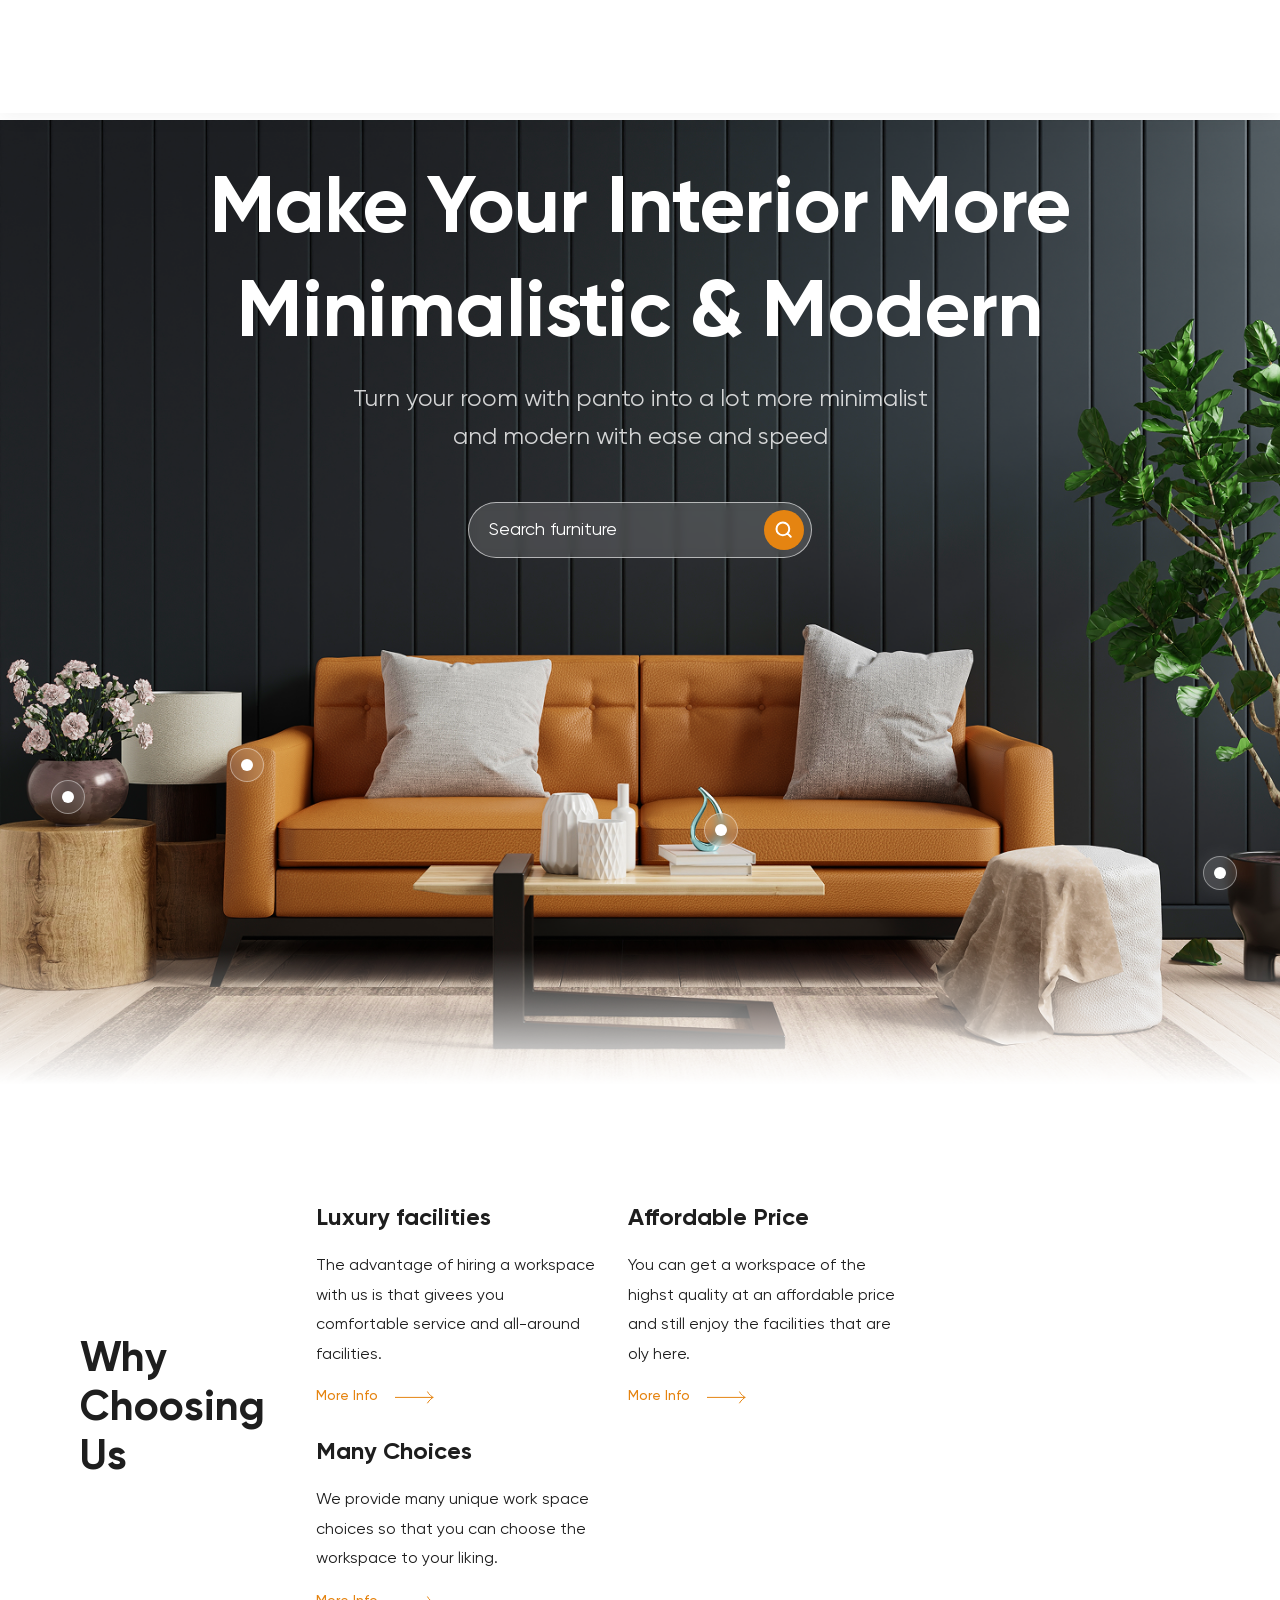
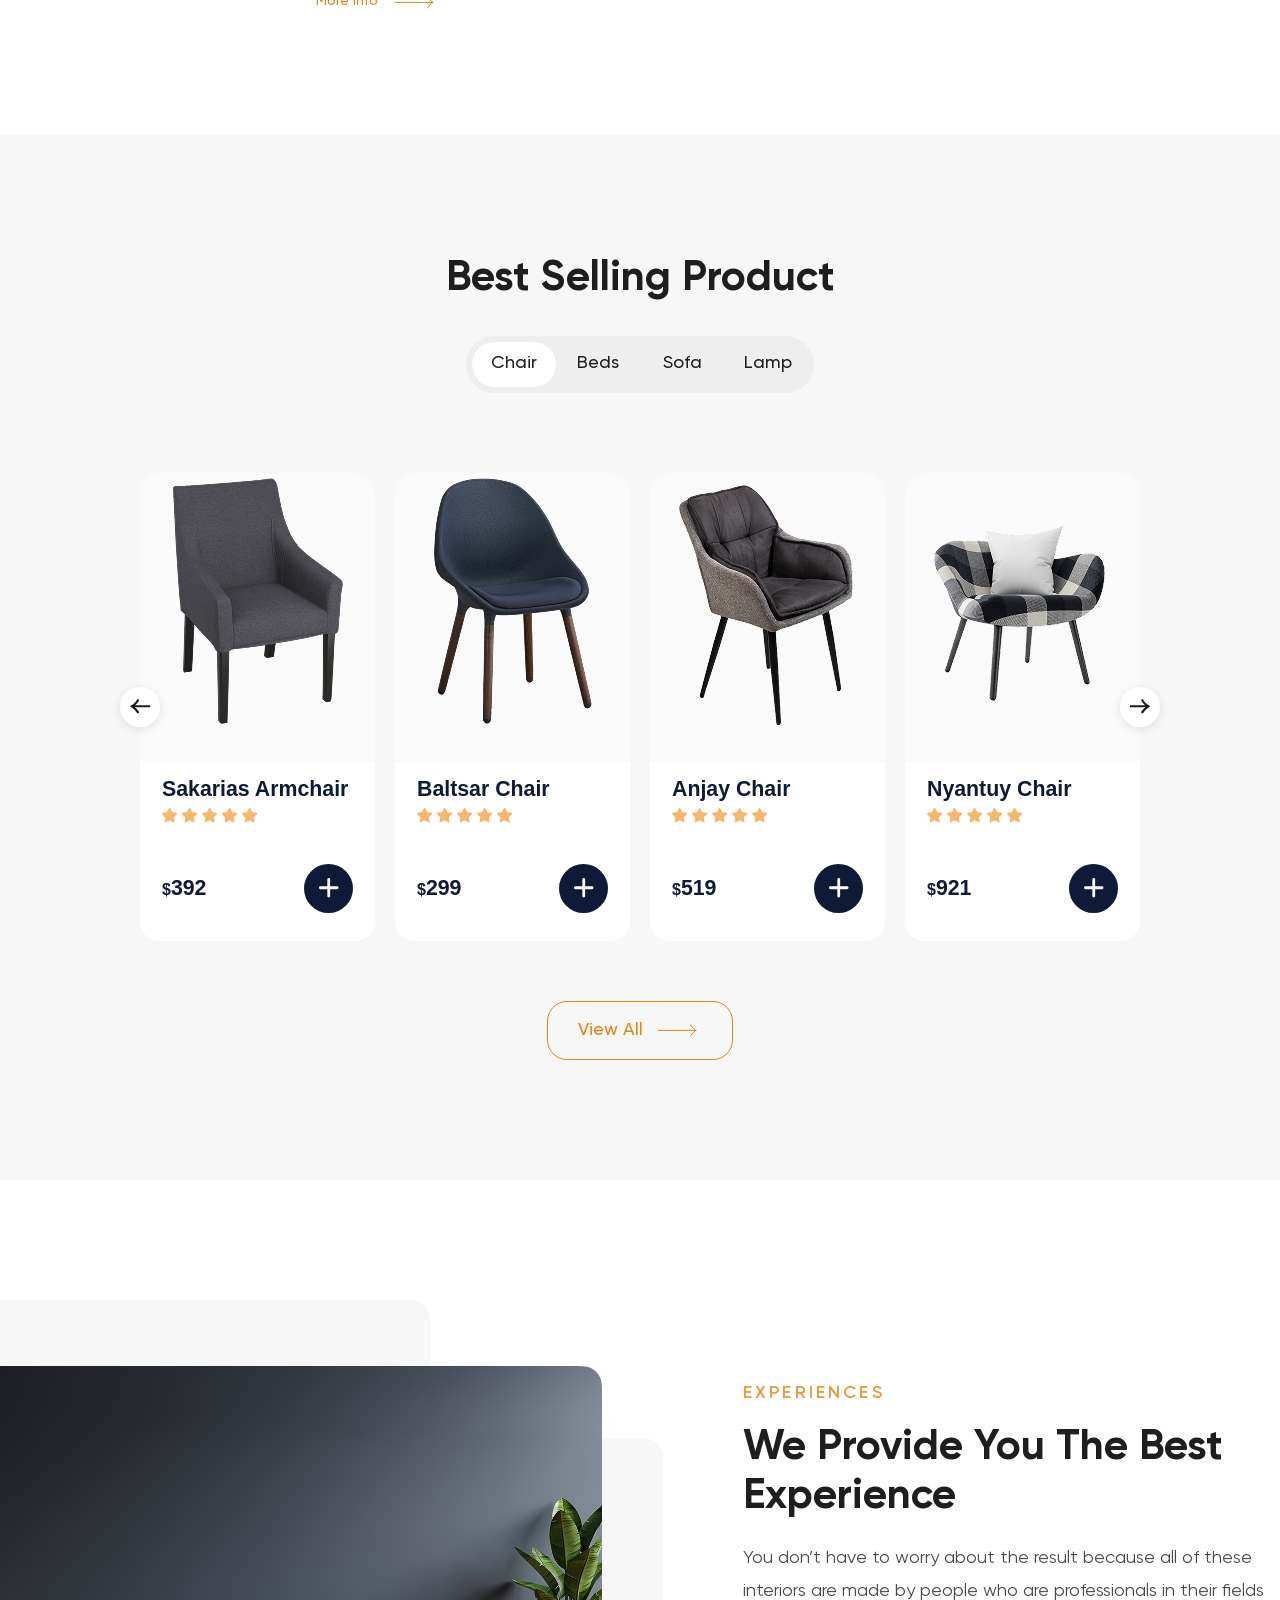
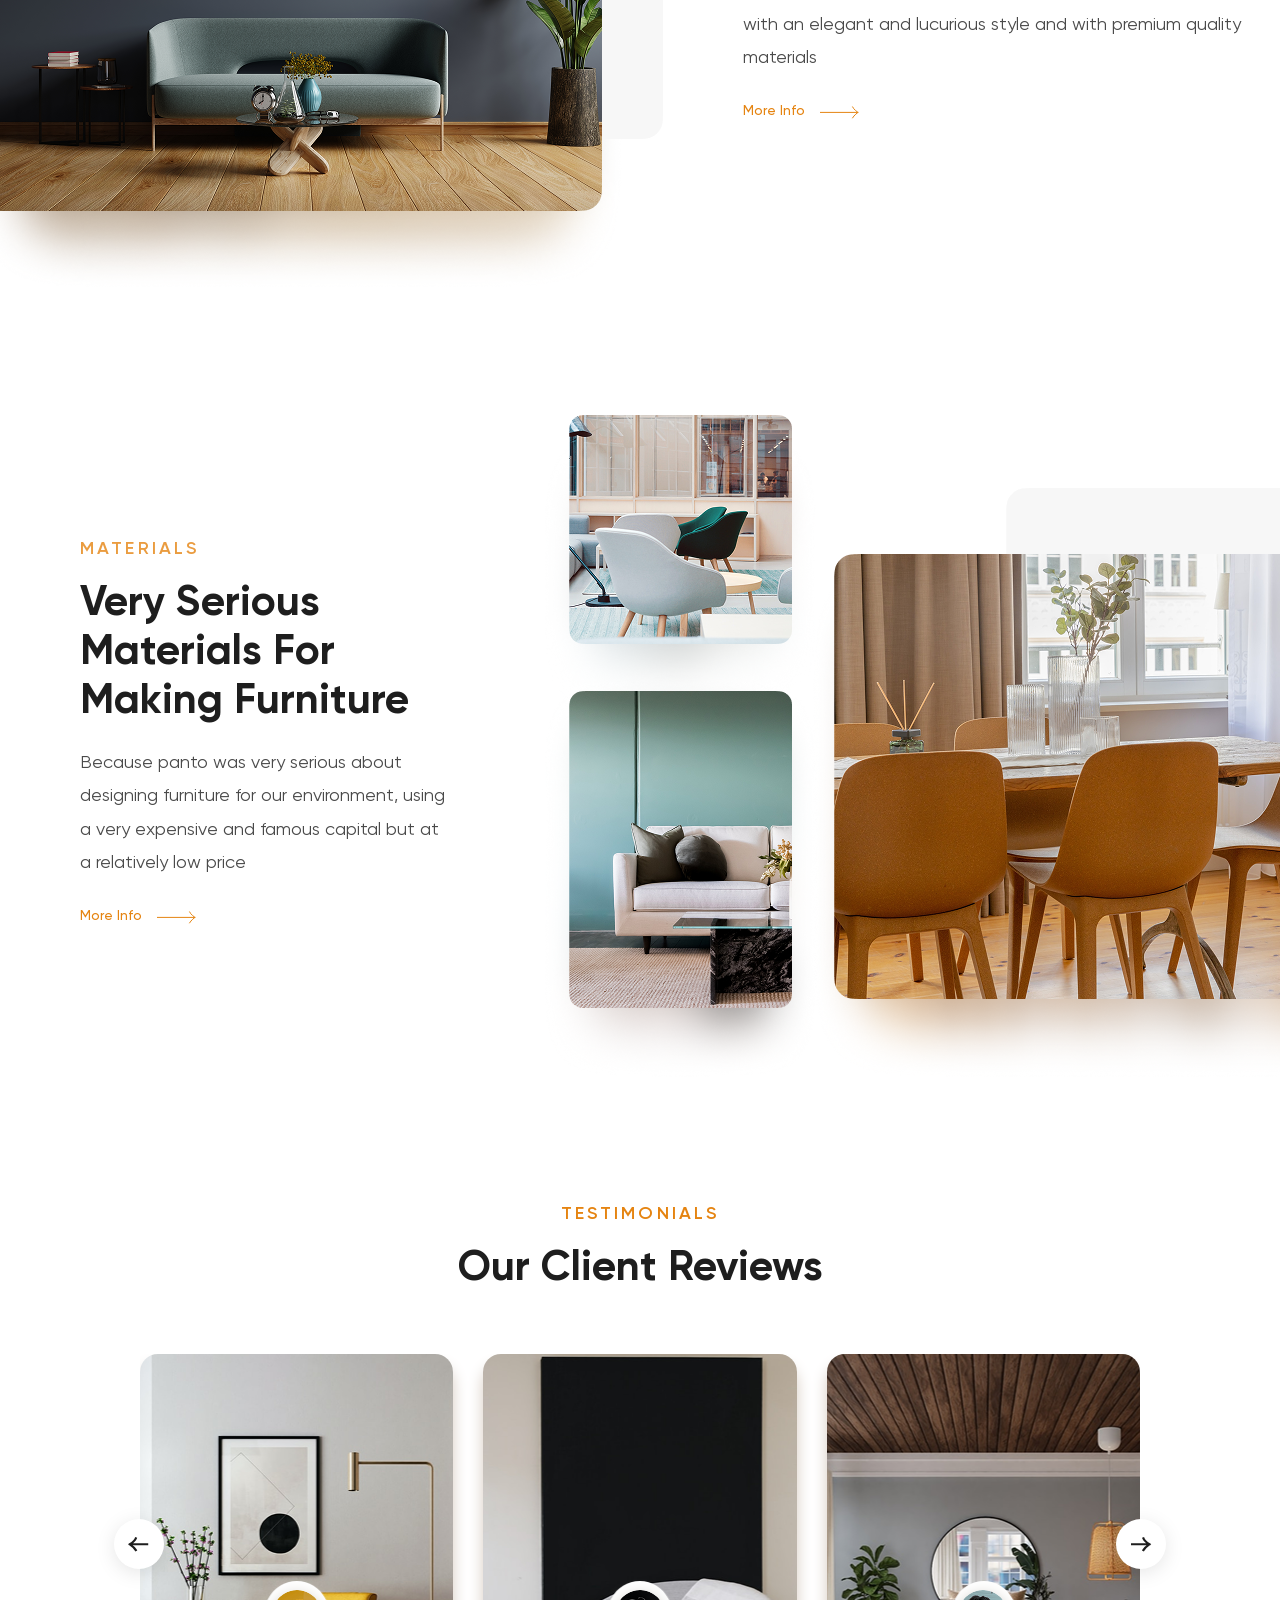
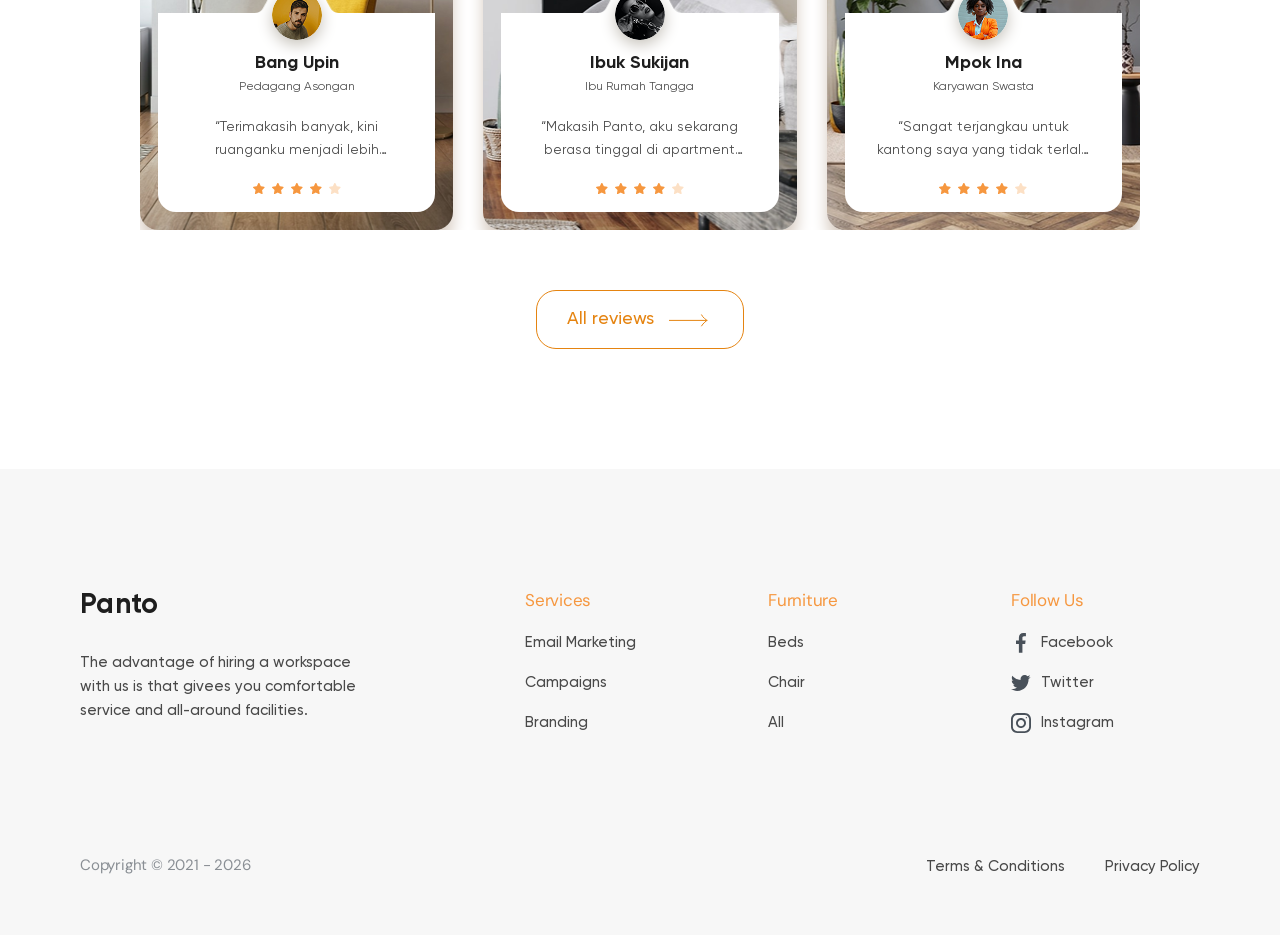
==== commit 65761128: "Add files via upload" ====
--- a/index.html
+++ b/index.html
@@ -10,44 +10,48 @@
 
 <body>
     <header class="header">
-    <div class="container">
-        <p class="logo"><a href="#">Panto</a></p>
-        
-        <nav class="nav">
-            <div class="dropdown">
-                <a href="#" class="dropdown-trigger">Furniture 
-                    <svg width="10" height="6" viewBox="0 0 10 6" fill="none" xmlns="http://www.w3.org/2000/svg">
-                        <path d="M4.92156e-05 0.995538C-0.000313587 1.12361 0.0232357 1.25016 0.0689661 1.36588C0.114697 1.48159 0.181447 1.58354 0.264311 1.66423L4.54962 5.80498C4.67742 5.93107 4.83772 6 5.00315 6C5.16858 6 5.32888 5.93107 5.45668 5.80498L9.74199 1.51849C9.88784 1.37297 9.97957 1.16387 9.99698 0.937177C10.0144 0.710485 9.95607 0.484775 9.83484 0.3097C9.71361 0.134626 9.5394 0.0245284 9.35054 0.00362777C9.16168 -0.0172729 8.97364 0.0527352 8.82779 0.198252L4.99958 4.03037L1.17137 0.326847C1.06653 0.222014 0.938871 0.155421 0.803492 0.134949C0.668112 0.114478 0.53068 0.140983 0.407457 0.211329C0.284235 0.281675 0.180379 0.392918 0.108179 0.531895C0.0359784 0.670871 -0.00154478 0.831765 4.92156e-05 0.995538Z" fill="white"/>
+        <div class="container">
+            <p class="logo"><a href="#">Panto</a></p>
+
+            <nav class="nav">
+                <div class="dropdown">
+                    <a href="#" class="dropdown-trigger">Furniture
+                        <svg width="10" height="6" viewBox="0 0 10 6" fill="none" xmlns="http://www.w3.org/2000/svg">
+                            <path
+                                d="M4.92156e-05 0.995538C-0.000313587 1.12361 0.0232357 1.25016 0.0689661 1.36588C0.114697 1.48159 0.181447 1.58354 0.264311 1.66423L4.54962 5.80498C4.67742 5.93107 4.83772 6 5.00315 6C5.16858 6 5.32888 5.93107 5.45668 5.80498L9.74199 1.51849C9.88784 1.37297 9.97957 1.16387 9.99698 0.937177C10.0144 0.710485 9.95607 0.484775 9.83484 0.3097C9.71361 0.134626 9.5394 0.0245284 9.35054 0.00362777C9.16168 -0.0172729 8.97364 0.0527352 8.82779 0.198252L4.99958 4.03037L1.17137 0.326847C1.06653 0.222014 0.938871 0.155421 0.803492 0.134949C0.668112 0.114478 0.53068 0.140983 0.407457 0.211329C0.284235 0.281675 0.180379 0.392918 0.108179 0.531895C0.0359784 0.670871 -0.00154478 0.831765 4.92156e-05 0.995538Z"
+                                fill="white" />
+                        </svg>
+                    </a>
+                    <ul class="dropdown-menu">
+                        <li><a href="#">Chair</a></li>
+                        <li><a href="#">Beds</a></li>
+                        <li><a href="#">Sofa</a></li>
+                        <li><a href="#">Lamp</a></li>
+                    </ul>
+                </div>
+                <a href="shop.html">Shop</a>
+                <a href="about.html" class="active">About Us</a>
+                <a href="contact.html">Contact</a>
+            </nav>
+
+            <!-- ПРАВАЯ ЧАСТЬ: бургер + корзина -->
+            <div class="header-actions">
+                <a href="#" class="busket">
+                    <svg width="26" height="29" viewBox="0 0 26 29" fill="none" xmlns="http://www.w3.org/2000/svg">
+                        <path
+                            d="M12.757 0C16.5536 0 19.6749 2.98337 19.8333 6.76363H19.7963C19.8008 6.87351 19.7796 6.98293 19.7346 7.08333H19.9558C21.6799 7.08333 23.4853 8.27831 24.2092 11.1631L24.2878 11.5034L25.3771 20.2792C26.161 25.8765 23.0987 28.2303 18.9213 28.33L18.6412 28.3333H6.89708C2.65168 28.3333 -0.619729 26.7863 0.0995645 20.66L0.148615 20.2792L1.25041 11.5034C1.7937 8.39685 3.61761 7.17152 5.375 7.08796L5.56993 7.08333H5.68067C5.662 6.97758 5.662 6.86938 5.68067 6.76363C5.83911 2.98337 8.96041 0 12.757 0ZM8.63741 11.7998C7.94593 11.7998 7.38538 12.3768 7.38538 13.0885C7.38538 13.8002 7.94593 14.3771 8.63741 14.3771C9.32889 14.3771 9.88945 13.8002 9.88945 13.0885L9.87969 12.9268C9.80243 12.2914 9.2757 11.7998 8.63741 11.7998ZM16.8382 11.7998C16.1468 11.7998 15.5862 12.3768 15.5862 13.0885C15.5862 13.8002 16.1468 14.3771 16.8382 14.3771C17.5297 14.3771 18.0903 13.8002 18.0903 13.0885C18.0903 12.3768 17.5297 11.7998 16.8382 11.7998ZM12.7015 1.84504C9.97566 1.84504 7.76594 4.04717 7.76594 6.76363C7.78462 6.86938 7.78462 6.97758 7.76594 7.08333H17.6987C17.6593 6.98125 17.6384 6.873 17.637 6.76363C17.637 4.04717 15.4273 1.84504 12.7015 1.84504Z"
+                            fill="white" />
                     </svg>
                 </a>
-                <ul class="dropdown-menu">
-                    <li><a href="#">Chair</a></li>
-                    <li><a href="#">Beds</a></li>
-                    <li><a href="#">Sofa</a></li>
-                    <li><a href="#">Lamp</a></li>
-                </ul>
+
+                <button class="burger-menu" aria-label="Открыть меню">
+                    <span></span>
+                    <span></span>
+                    <span></span>
+                </button>
             </div>
-            <a href="shop.html">Shop</a>
-            <a href="about.html" class="active">About Us</a>
-            <a href="contact.html">Contact</a>
-        </nav>
-
-        <!-- ПРАВАЯ ЧАСТЬ: бургер + корзина -->
-        <div class="header-actions">
-            <a href="#" class="busket">
-                <svg width="26" height="29" viewBox="0 0 26 29" fill="none" xmlns="http://www.w3.org/2000/svg">
-                    <path d="M12.757 0C16.5536 0 19.6749 2.98337 19.8333 6.76363H19.7963C19.8008 6.87351 19.7796 6.98293 19.7346 7.08333H19.9558C21.6799 7.08333 23.4853 8.27831 24.2092 11.1631L24.2878 11.5034L25.3771 20.2792C26.161 25.8765 23.0987 28.2303 18.9213 28.33L18.6412 28.3333H6.89708C2.65168 28.3333 -0.619729 26.7863 0.0995645 20.66L0.148615 20.2792L1.25041 11.5034C1.7937 8.39685 3.61761 7.17152 5.375 7.08796L5.56993 7.08333H5.68067C5.662 6.97758 5.662 6.86938 5.68067 6.76363C5.83911 2.98337 8.96041 0 12.757 0ZM8.63741 11.7998C7.94593 11.7998 7.38538 12.3768 7.38538 13.0885C7.38538 13.8002 7.94593 14.3771 8.63741 14.3771C9.32889 14.3771 9.88945 13.8002 9.88945 13.0885L9.87969 12.9268C9.80243 12.2914 9.2757 11.7998 8.63741 11.7998ZM16.8382 11.7998C16.1468 11.7998 15.5862 12.3768 15.5862 13.0885C15.5862 13.8002 16.1468 14.3771 16.8382 14.3771C17.5297 14.3771 18.0903 13.8002 18.0903 13.0885C18.0903 12.3768 17.5297 11.7998 16.8382 11.7998ZM12.7015 1.84504C9.97566 1.84504 7.76594 4.04717 7.76594 6.76363C7.78462 6.86938 7.78462 6.97758 7.76594 7.08333H17.6987C17.6593 6.98125 17.6384 6.873 17.637 6.76363C17.637 4.04717 15.4273 1.84504 12.7015 1.84504Z" fill="white"/>
-                </svg>
-            </a>
-            
-            <button class="burger-menu" aria-label="Открыть меню">
-                <span></span>
-                <span></span>
-                <span></span>
-            </button>
         </div>
-    </div>
-</header>
+    </header>
     <main>
         <section class="panto">
             <div class="container">
@@ -65,6 +69,40 @@
                                 d="M26.75 26.75L23.3855 23.3795M25.25 18.875C25.25 20.5658 24.5784 22.1873 23.3828 23.3828C22.1873 24.5784 20.5658 25.25 18.875 25.25C17.1842 25.25 15.5627 24.5784 14.3672 23.3828C13.1716 22.1873 12.5 20.5658 12.5 18.875C12.5 17.1842 13.1716 15.5627 14.3672 14.3672C15.5627 13.1716 17.1842 12.5 18.875 12.5C20.5658 12.5 22.1873 13.1716 23.3828 14.3672C24.5784 15.5627 25.25 17.1842 25.25 18.875Z"
                                 stroke="white" stroke-width="2" stroke-linecap="round" />
                         </svg>
+                    </div>
+                </div>
+                <div class="panto-hotspots">
+                    <div class="hotspot">
+                        <div class="hotspot-dot"></div>
+                        <div class="tooltip">
+                            <div class="color-btn color-orange active"></div>
+                            <div class="color-btn color-teal"></div>
+                            <div class="color-btn color-white"></div>
+                        </div>
+                    </div>
+                    <div class="hotspot">
+                        <div class="hotspot-dot"></div>
+                        <div class="tooltip">
+                            <div class="color-btn color-orange"></div>
+                            <div class="color-btn color-teal"></div>
+                            <div class="color-btn color-white active"></div>
+                        </div>
+                    </div>
+                    <div class="hotspot">
+                        <div class="hotspot-dot"></div>
+                        <div class="tooltip">
+                            <div class="color-btn color-orange"></div>
+                            <div class="color-btn color-teal active"></div>
+                            <div class="color-btn color-white"></div>
+                        </div>
+                    </div>
+                    <div class="hotspot">
+                        <div class="hotspot-dot"></div>
+                        <div class="tooltip">
+                            <div class="color-btn color-orange"></div>
+                            <div class="color-btn color-teal"></div>
+                            <div class="color-btn color-white active"></div>
+                        </div>
                     </div>
                 </div>
             </div>
@@ -1703,7 +1741,7 @@
                 </div>
             </div>
             <div class="container-footer-link">
-                <p>Copyright © 2021</p>
+                <p>Copyright © 2021 - <span id="copyright"></span></p>
                 <div class="container-footer-link-desc">
                     <a href="#">Terms & Conditions</a>
                     <a href="#">Privacy Policy</a>
--- a/css/style.css
+++ b/css/style.css
@@ -327,12 +327,13 @@
 }
 
 .panto {
-  height: 1084px;
+  position: relative;
+  height: 984px;
   padding-top: 100px;
   background-image: url(../image/background.png);
   background-repeat: no-repeat;
   background-position: bottom;
-  background-size: cover;
+  background-size: contain;
 }
 .panto .container {
   display: flex;
@@ -361,6 +362,135 @@
   text-align: center;
   color: #FFFFFF;
   opacity: 0.8;
+}
+
+.panto-hotspots {
+  position: absolute;
+  top: 0;
+  left: 0;
+  width: 100%;
+  height: 100%;
+  pointer-events: none;
+}
+.panto-hotspots .hotspot {
+  position: absolute;
+  width: 32px;
+  height: 32px;
+  pointer-events: auto;
+  cursor: pointer;
+  z-index: 10;
+}
+.panto-hotspots .hotspot:nth-child(1) {
+  top: 63%;
+  left: 20%;
+}
+.panto-hotspots .hotspot:nth-child(2) {
+  top: 68%;
+  left: 7%;
+}
+.panto-hotspots .hotspot:nth-child(3) {
+  top: 72%;
+  left: 55%;
+}
+.panto-hotspots .hotspot:nth-child(4) {
+  top: 75%;
+  left: 95%;
+}
+.panto-hotspots .hotspot {
+  background: rgba(255, 255, 255, 0.15);
+  backdrop-filter: blur(4px);
+  -webkit-backdrop-filter: blur(4px);
+  border: 1px solid rgba(255, 255, 255, 0.4);
+  border-radius: 50%;
+  display: flex;
+  justify-content: center;
+  align-items: center;
+  box-shadow: 0 0 20px rgba(255, 255, 255, 0.1);
+  transition: all 0.3s ease;
+}
+.panto-hotspots .hotspot:hover {
+  width: 56px;
+  height: 56px;
+  transform: translate(-12px, -12px);
+  background: rgba(255, 255, 255, 0.25);
+}
+.panto-hotspots .hotspot .hotspot-dot {
+  position: relative;
+  top: auto;
+  left: auto;
+  width: 12px;
+  height: 12px;
+  border-radius: 50%;
+  background: #fff;
+  transition: transform 0.3s ease;
+}
+.panto-hotspots .hotspot .hotspot-dot::after {
+  content: "";
+  width: 4px;
+  height: 4px;
+  background: white;
+  border-radius: 50%;
+  box-shadow: 0 0 4px rgba(0, 0, 0, 0.2);
+}
+.panto-hotspots .hotspot:hover .hotspot-dot {
+  transform: scale(1.5);
+}
+.panto-hotspots .hotspot .tooltip {
+  position: absolute;
+  bottom: calc(100% + 10px);
+  left: 53%;
+  transform: translateX(-50%) translateY(10px);
+  background-image: url("data:image/svg+xml,%3Csvg width='112' height='56' viewBox='0 0 112 56' fill='none' xmlns='http://www.w3.org/2000/svg'%3E%3CforeignObject x='-8' y='-8' width='128' height='71.9556'%3E%3Cdiv xmlns='http://www.w3.org/1999/xhtml' style='backdrop-filter:blur(4px);clip-path:url(%23bgblur_0_48_42_clip_path);height:100%25;width:100%25'%3E%3C/div%3E%3C/foreignObject%3E%3Cg data-figma-bg-blur-radius='8'%3E%3Cmask id='path-1-inside-1_48_42' fill='white'%3E%3Cpath d='M88 0C101.255 0 112 10.7452 112 24C112 37.2548 101.255 48 88 48H71.0824C68.0662 48 65.2443 49.4885 63.5412 51.9778C59.9125 57.2815 52.0875 57.2815 48.4588 51.9778C46.7557 49.4885 43.9338 48 40.9176 48H24C10.7452 48 0 37.2548 0 24C0 10.7452 10.7452 0 24 0H88Z'/%3E%3C/mask%3E%3Cpath d='M88 0C101.255 0 112 10.7452 112 24C112 37.2548 101.255 48 88 48H71.0824C68.0662 48 65.2443 49.4885 63.5412 51.9778C59.9125 57.2815 52.0875 57.2815 48.4588 51.9778C46.7557 49.4885 43.9338 48 40.9176 48H24C10.7452 48 0 37.2548 0 24C0 10.7452 10.7452 0 24 0H88Z' fill='white' fill-opacity='0.2'/%3E%3Cpath d='M24 48V48.8615V48.8615V48ZM48.4588 51.9778L47.7478 52.4643L48.4588 51.9778ZM63.5412 51.9778L64.2522 52.4643L63.5412 51.9778ZM88 0V0.861538C100.779 0.861538 111.138 11.221 111.138 24H112H112.862C112.862 10.2694 101.731 -0.861538 88 -0.861538V0ZM112 24H111.138C111.138 36.779 100.779 47.1385 88 47.1385V48V48.8615C101.731 48.8615 112.862 37.7306 112.862 24H112ZM88 48V47.1385H71.0824V48V48.8615H88V48ZM40.9176 48V47.1385H24V48V48.8615H40.9176V48ZM24 48V47.1385C11.221 47.1385 0.861538 36.779 0.861538 24H0H-0.861538C-0.861538 37.7306 10.2694 48.8615 24 48.8615V48ZM0 24H0.861538C0.861538 11.221 11.221 0.861538 24 0.861538V0V-0.861538C10.2694 -0.861538 -0.861538 10.2694 -0.861538 24H0ZM24 0V0.861538H88V0V-0.861538H24V0ZM48.4588 51.9778L49.1699 51.4913C47.3061 48.7673 44.2182 47.1385 40.9176 47.1385V48V48.8615C43.6494 48.8615 46.2052 50.2097 47.7478 52.4643L48.4588 51.9778ZM63.5412 51.9778L62.8301 51.4913C59.5436 56.2949 52.4564 56.2949 49.1699 51.4913L48.4588 51.9778L47.7478 52.4643C51.7186 58.268 60.2814 58.268 64.2522 52.4643L63.5412 51.9778ZM71.0824 48V47.1385C67.7818 47.1385 64.6939 48.7673 62.8301 51.4913L63.5412 51.9778L64.2522 52.4643C65.7948 50.2097 68.3506 48.8615 71.0824 48.8615V48Z' fill='white' fill-opacity='0.6' mask='url(%23path-1-inside-1_48_42)'/%3E%3C/g%3E%3Cdefs%3E%3CclipPath id='bgblur_0_48_42_clip_path' transform='translate(8 8)'%3E%3Cpath d='M88 0C101.255 0 112 10.7452 112 24C112 37.2548 101.255 48 88 48H71.0824C68.0662 48 65.2443 49.4885 63.5412 51.9778C59.9125 57.2815 52.0875 57.2815 48.4588 51.9778C46.7557 49.4885 43.9338 48 40.9176 48H24C10.7452 48 0 37.2548 0 24C0 10.7452 10.7452 0 24 0H88Z'/%3E%3C/clipPath%3E%3C/defs%3E%3C/svg%3E");
+  background-size: 100% 100%;
+  background-repeat: no-repeat;
+  background-position: center bottom;
+  border: none;
+  border-radius: 0;
+  padding: 12px 12px 17px 12px;
+  display: flex;
+  gap: 8px;
+  align-items: center;
+  opacity: 0;
+  visibility: hidden;
+  transition: all 0.25s cubic-bezier(0.25, 0.46, 0.45, 0.94);
+  white-space: nowrap;
+}
+.panto-hotspots .hotspot:hover .tooltip {
+  opacity: 1;
+  visibility: visible;
+  transform: translateX(-50%) translateY(0);
+}
+.panto-hotspots .hotspot .color-btn {
+  width: 16px;
+  height: 16px;
+  border-radius: 50%;
+  border: 2px solid #fff;
+  cursor: pointer;
+  transition: all 0.2s;
+  position: relative;
+}
+.panto-hotspots .hotspot .color-btn:hover {
+  transform: scale(1.15);
+}
+.panto-hotspots .hotspot .color-btn.color-orange {
+  background-color: #E58411;
+}
+.panto-hotspots .hotspot .color-btn.color-teal {
+  background-color: #1abc9c;
+}
+.panto-hotspots .hotspot .color-btn.color-white {
+  background-color: #7C7C7C;
+}
+.panto-hotspots .hotspot .color-btn.active::after {
+  content: "";
+  position: absolute;
+  top: 50%;
+  left: 50%;
+  width: 7px;
+  height: 3px;
+  border-left: 1.5px solid white;
+  border-bottom: 1.5px solid white;
+  transform: translate(-50%, -60%) rotate(-45deg);
 }
 
 .input-wrapper {
@@ -1047,7 +1177,7 @@
 }
 .testimonials .testimonials-btn {
   position: absolute;
-  top: 50%;
+  top: 40%;
   transform: translateY(-50%);
   z-index: 10;
   display: flex;
@@ -1069,10 +1199,10 @@
   stroke: #FFFFFF;
 }
 .testimonials .testimonials-btn.prev {
-  left: 0;
+  left: 3%;
 }
 .testimonials .testimonials-btn.next {
-  right: 0;
+  right: 3%;
 }
 .testimonials .testimonials-btn.hidden {
   display: none;
@@ -1254,10 +1384,10 @@
 }
 .scroll-top:hover {
   transform: translateY(-2px) scale(1.05);
-  background: #b4690c;
+  background: #e17b17;
 }
 .scroll-top:hover::before, .scroll-top:hover::after {
-  border-color: #b4690c;
+  border-color: #e17b17;
 }
 .scroll-top svg {
   position: relative;
@@ -2085,7 +2215,85 @@
   gap: 30px;
 }
 
+@media (min-width: 1920px) {
+  .panto {
+    position: relative;
+    height: 1200px;
+    padding-top: 120px;
+    background-image: url(../image/background.png);
+    background-repeat: no-repeat;
+    background-position: bottom;
+    background-size: cover;
+  }
+  .panto-hotspots .hotspot:nth-child(1) {
+    top: 60%;
+    left: 20%;
+  }
+  .panto-hotspots .hotspot:nth-child(2) {
+    top: 65%;
+    left: 7%;
+  }
+  .panto-hotspots .hotspot:nth-child(3) {
+    top: 70%;
+    left: 55%;
+  }
+  .panto-hotspots .hotspot:nth-child(4) {
+    top: 73%;
+    left: 95%;
+  }
+}
+@media (min-width: 1441px) and (max-width: 1919px) {
+  .panto {
+    background-size: cover;
+  }
+  .panto-hotspots .hotspot:nth-child(1) {
+    top: 64%;
+    left: 18%;
+  }
+  .panto-hotspots .hotspot:nth-child(2) {
+    top: 64%;
+    left: 4%;
+  }
+  .panto-hotspots .hotspot:nth-child(3) {
+    top: 68%;
+    left: 55%;
+  }
+  .panto-hotspots .hotspot:nth-child(4) {
+    top: 76%;
+    left: 86%;
+  }
+}
+@media (min-width: 1201px) and (max-width: 1360px) {
+  .panto-hotspots .hotspot:nth-child(1) {
+    top: 69%;
+    left: 18%;
+  }
+  .panto-hotspots .hotspot:nth-child(2) {
+    top: 72%;
+    left: 4%;
+  }
+  .panto-hotspots .hotspot:nth-child(3) {
+    top: 75%;
+    left: 55%;
+  }
+  .panto-hotspots .hotspot:nth-child(4) {
+    top: 79%;
+    left: 94%;
+  }
+}
 @media (max-width: 1200px) {
+  .panto {
+    position: relative;
+    height: 1084px;
+    padding-top: 100px;
+    background-image: url(../image/background.png);
+    background-repeat: no-repeat;
+    background-position: bottom;
+    background-size: cover;
+  }
+  .panto .panto-hotspots {
+    display: none;
+  }
   h1 {
     font-size: 72px;
   }
@@ -2132,19 +2340,19 @@
     height: 44px;
   }
   .testimonials .testimonials-btn.prev {
-    left: -5px;
+    left: 4%;
   }
   .testimonials .testimonials-btn.next {
-    right: -5px;
+    right: 4%;
   }
   .slider {
     padding: 0;
   }
   .slider .slider-btn.prev {
-    left: 10px;
+    left: -1%;
   }
   .slider .slider-btn.next {
-    right: 10px;
+    right: -1%;
   }
   .values-grid,
   .team-grid,
@@ -2381,10 +2589,10 @@
     height: 36px;
   }
   .testimonials .testimonials-btn.prev {
-    left: 5px;
+    left: 5%;
   }
   .testimonials .testimonials-btn.next {
-    right: 5px;
+    right: 5%;
   }
   .testimonials .testimonial-card {
     height: 420px;
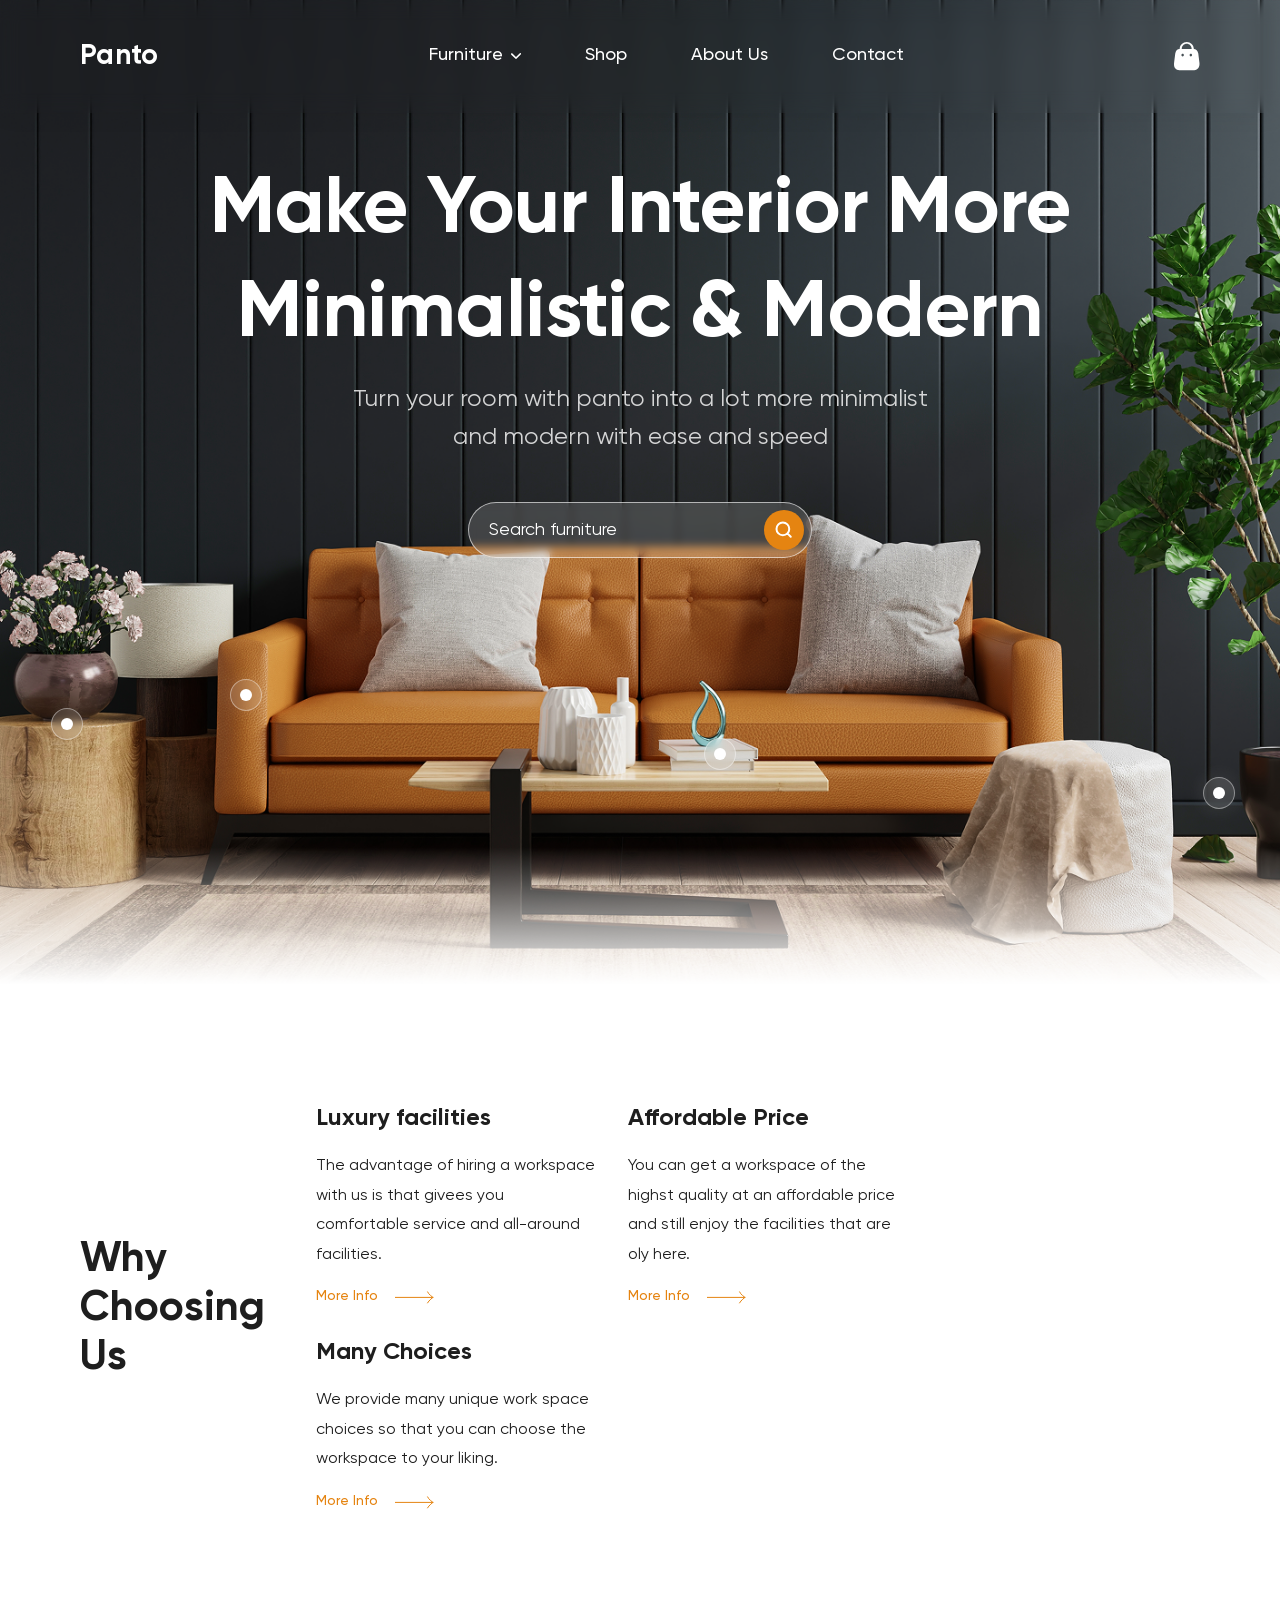
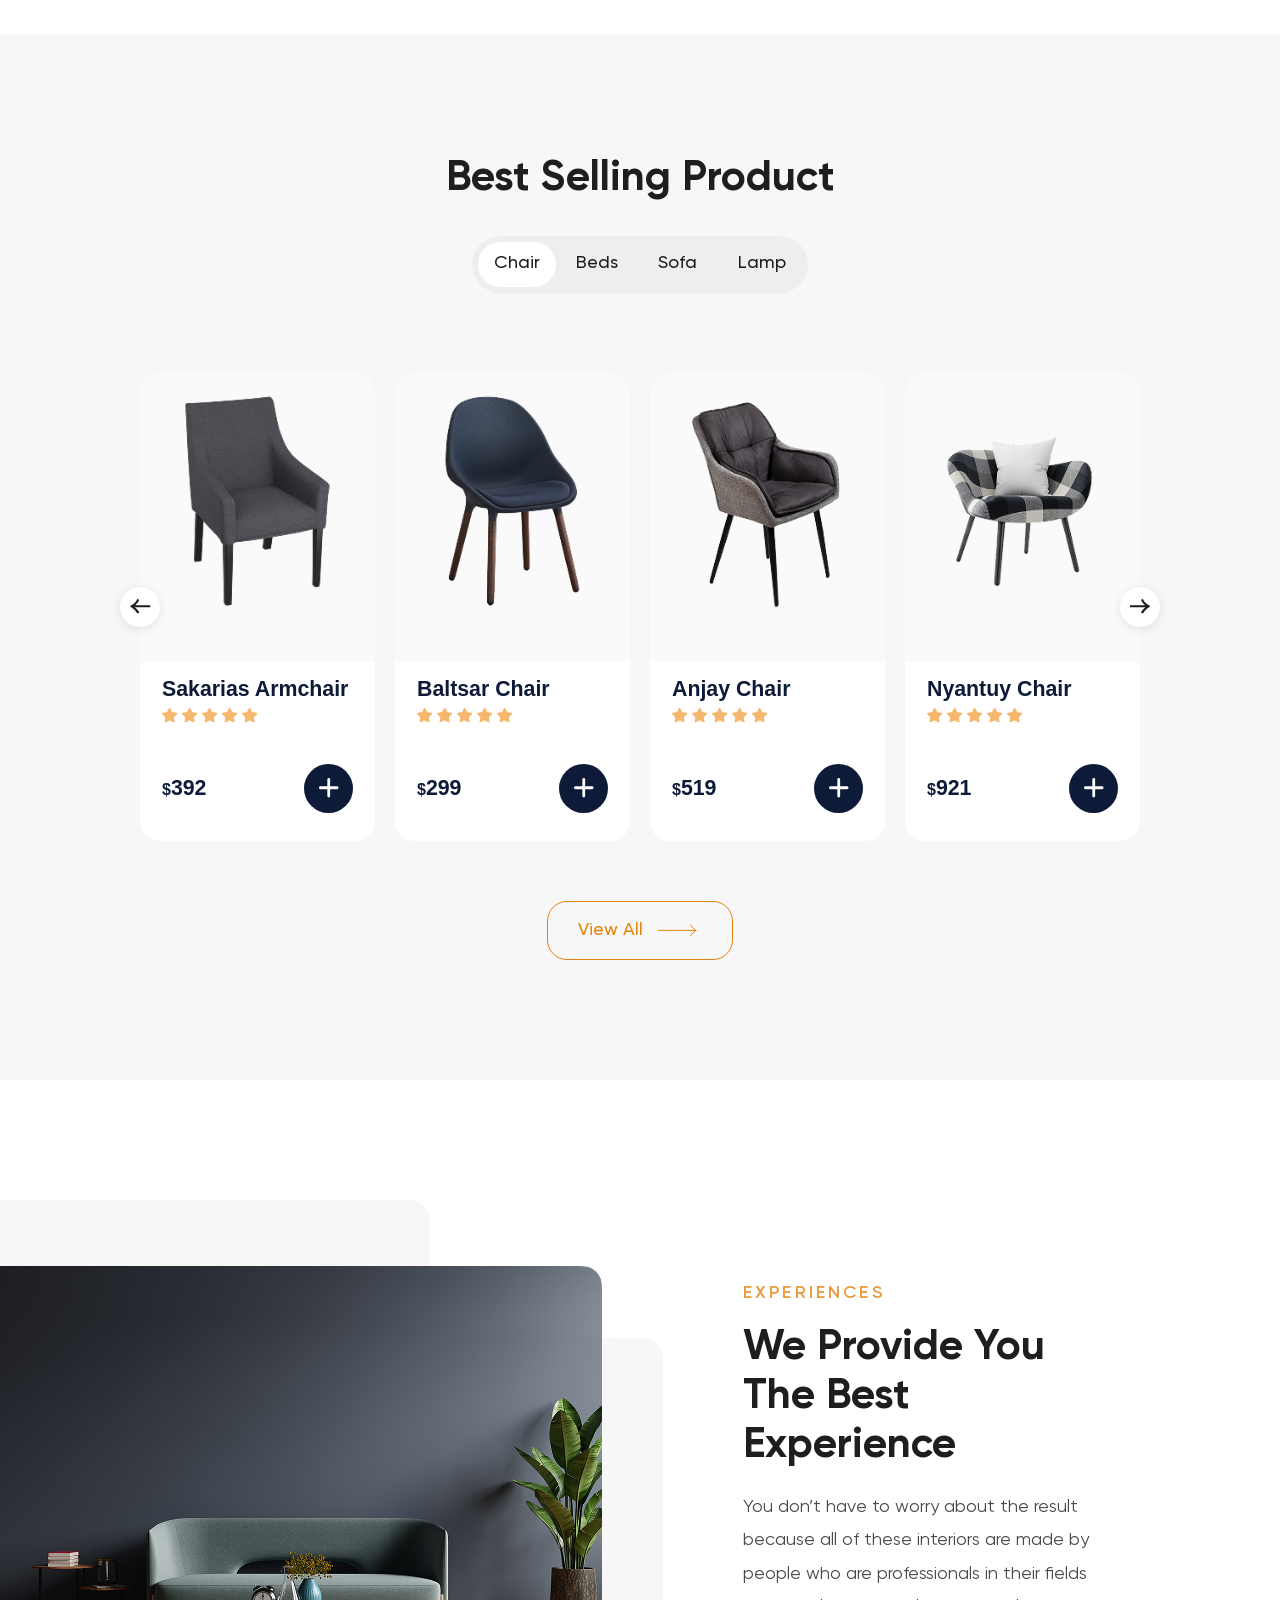
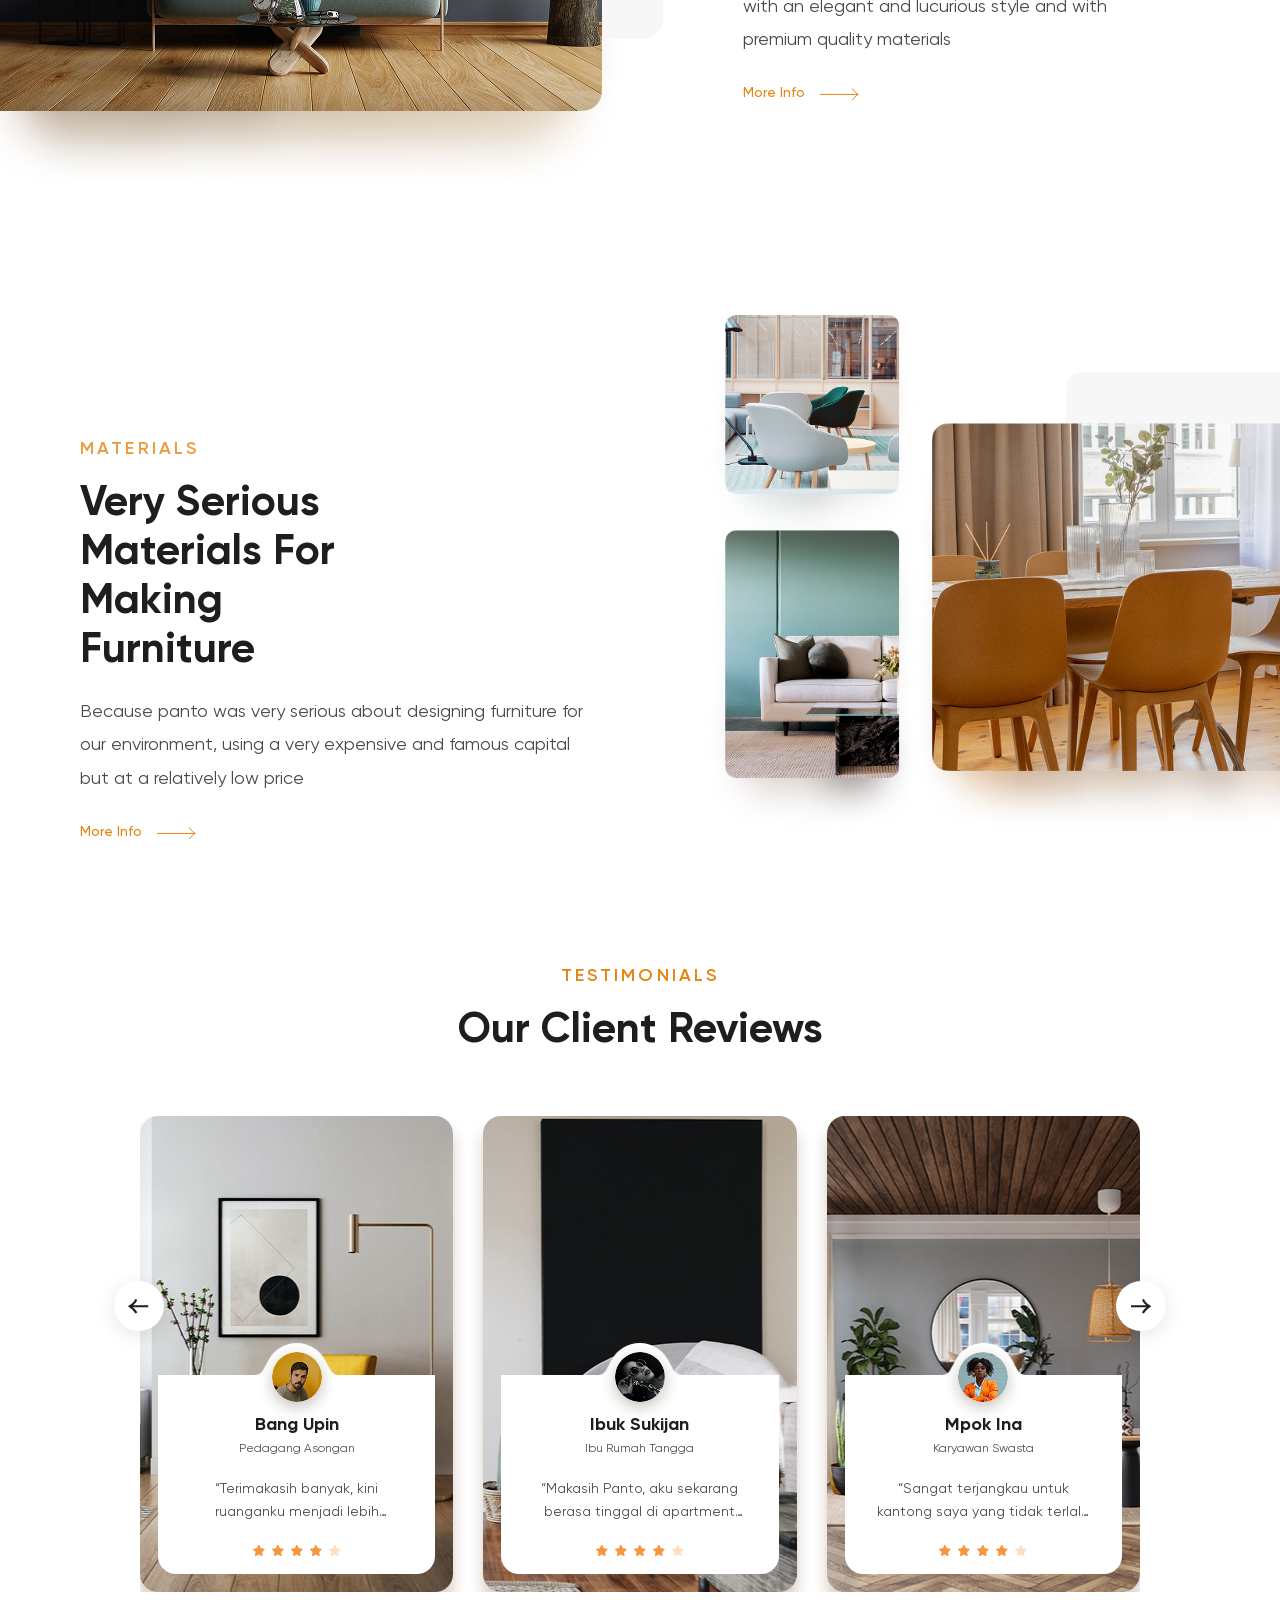
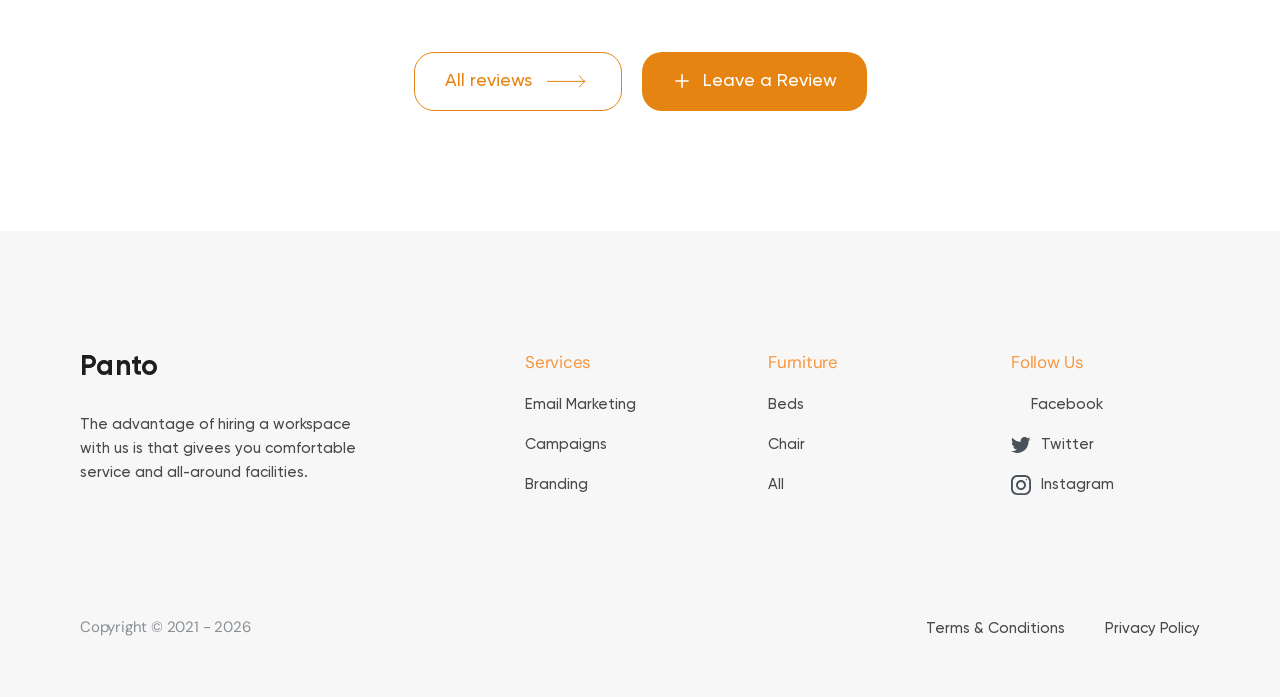
==== commit 842f0321: "Add files via upload" ====
--- a/index.html
+++ b/index.html
@@ -1378,53 +1378,70 @@
                 <div class="provide-img">
                     <img src="image/provide.png" alt="provide">
                 </div>
-                <div class="provide-info">
-                    <p class="provide-info__exper">experiences</p>
-                    <h2>we provide you the best experience</h2>
-                    <p>You don’t have to worry about the result because all of these interiors are made by people who
-                        are professionals in their fields with an elegant and lucurious style and with premium quality
-                        materials</p>
-
-                    <div class="card-text-full">
-                        <p>Our team of experienced designers and craftsmen work tirelessly to create interiors that
-                            blend functionality with aesthetic excellence. Every piece is carefully selected to ensure
-                            durability, comfort, and timeless elegance. We take pride in delivering spaces that inspire
-                            creativity and productivity, all while maintaining the highest standards of quality and
-                            craftsmanship.</p>
+                <div class="container">
+                    <div class="provide-info">
+                        <p class="provide-info__exper">experiences</p>
+                        <h2>we provide you the best experience</h2>
+                        <p>You don’t have to worry about the result because all of these interiors are made by people
+                            who
+                            are professionals in their fields with an elegant and lucurious style and with premium
+                            quality
+                            materials</p>
+
+                        <div class="card-text-full">
+                            <p>Our team of experienced designers and craftsmen work tirelessly to create interiors that
+                                blend functionality with aesthetic excellence. Every piece is carefully selected to
+                                ensure
+                                durability, comfort, and timeless elegance. We take pride in delivering spaces that
+                                inspire
+                                creativity and productivity, all while maintaining the highest standards of quality and
+                                craftsmanship.</p>
+                            <p>From the initial concept to the final installation, we ensure that every detail is
+                                meticulously planned and executed. Our commitment to excellence is reflected in the
+                                quality
+                                of materials we use and the precision of our workmanship. We believe that great design
+                                is
+                                not just about aesthetics, but about creating spaces that enhance the lives of those who
+                                inhabit them.</p>
+                        </div>
+                        <a href="#" class="read-more-btn">More Info <svg width="48" height="24" viewBox="0 0 48 24"
+                                fill="none" xmlns="http://www.w3.org/2000/svg">
+                                <path
+                                    d="M4.5 12.4002H42M36.6 17.8002C38.0324 15.1736 42 12.4002 42 12.4002C42 12.4002 37.5119 9.44867 36.6 7.00024"
+                                    stroke="#E58411" stroke-linecap="square" />
+                            </svg>
+                        </a>
                     </div>
-                    <a href="#" class="read-more-btn">More Info <svg width="48" height="24" viewBox="0 0 48 24"
-                            fill="none" xmlns="http://www.w3.org/2000/svg">
-                            <path
-                                d="M4.5 12.4002H42M36.6 17.8002C38.0324 15.1736 42 12.4002 42 12.4002C42 12.4002 37.5119 9.44867 36.6 7.00024"
-                                stroke="#E58411" stroke-linecap="square" />
-                        </svg>
-                    </a>
                 </div>
+
             </div>
         </section>
         <section class="materials">
-            <div class="materials-info">
-                <p class="materials-info__material">Materials</p>
-                <h2>Very serious materials for making furniture</h2>
-                <p>Because panto was very serious about designing furniture for our environment, using a very expensive
-                    and famous capital but at a relatively low price</p>
-
-                <div class="card-text-full">
-                    <p>We source only the finest materials from renowned suppliers around the world. Our commitment to
-                        quality means every piece of furniture is built to last, combining durability with sophisticated
-                        design. Despite using premium resources, we maintain competitive pricing to make luxury
-                        accessible to everyone.</p>
+            <div class="materials-desc">
+                <div class="materials-img">
+                    <img src="image/materials.png" alt="materials">
                 </div>
-                <a href="#" class="read-more-btn">More Info <svg width="48" height="24" viewBox="0 0 48 24" fill="none"
-                        xmlns="http://www.w3.org/2000/svg">
-                        <path
-                            d="M4.5 12.4002H42M36.6 17.8002C38.0324 15.1736 42 12.4002 42 12.4002C42 12.4002 37.5119 9.44867 36.6 7.00024"
-                            stroke="#E58411" stroke-linecap="square" />
-                    </svg>
-                </a>
-            </div>
-            <div class="materials-img">
-                <img src="image/materials.png" alt="">
+                <div class="container">
+                    <div class="materials-info">
+                        <p class="materials-info__material">Materials</p>
+                        <h2>Very serious materials for making furniture</h2>
+                        <p>Because panto was very serious about designing furniture for our environment, using a very
+                            expensive and famous capital but at a relatively low price</p>
+
+                        <div class="card-text-full">
+                            <p>We source only the finest materials from renowned suppliers around the world. Our
+                                commitment to quality means every piece of furniture is built to last, combining
+                                durability with sophisticated design. Despite using premium resources, we maintain
+                                competitive pricing to make luxury accessible to everyone.</p>
+                        </div>
+                        <a href="#" class="read-more-btn">More Info <svg width="48" height="24" viewBox="0 0 48 24"
+                                fill="none" xmlns="http://www.w3.org/2000/svg">
+                                <path
+                                    d="M4.5 12.4002H42M36.6 17.8002C38.0324 15.1736 42 12.4002 42 12.4002C42 12.4002 37.5119 9.44867 36.6 7.00024"
+                                    stroke="#E58411" stroke-linecap="square" />
+                            </svg></a>
+                    </div>
+                </div>
             </div>
         </section>
         <section class="testimonials">
@@ -1672,8 +1689,70 @@
                                     stroke="#E58411" stroke-linecap="square"></path>
                             </svg>
                         </a>
+                        <button class="review-btn" onclick="openReviewForm()">
+                            <svg width="20" height="20" viewBox="0 0 24 24" fill="none"
+                                xmlns="http://www.w3.org/2000/svg">
+                                <path d="M12 5V19M5 12H19" stroke="white" stroke-width="2" stroke-linecap="square" />
+                            </svg>
+                            Leave a Review
+                        </button>
+
                     </div>
-
+                    <div class="review-overlay" id="reviewOverlay">
+                        <div class="review-modal">
+                            <div class="review-modal-header">
+                                <h3>Write a Review</h3>
+                                <button class="review-close" onclick="closeReviewForm()">✕</button>
+                            </div>
+                            <form id="reviewForm" enctype="multipart/form-data">
+                                <div class="form-group">
+                                    <label>Your Photo</label>
+                                    <div class="photo-upload">
+                                        <input type="file" id="photoInput" accept="image/*"
+                                            onchange="previewPhoto(event)">
+                                        <label for="photoInput" class="photo-label">
+                                            <div class="photo-placeholder" id="photoPlaceholder">
+                                                <svg width="40" height="40" viewBox="0 0 24 24" fill="none"
+                                                    xmlns="http://www.w3.org/2000/svg">
+                                                    <path d="M12 5V19M5 12H19" stroke="#E58411" stroke-width="2"
+                                                        stroke-linecap="square" />
+                                                    <circle cx="12" cy="12" r="10" stroke="#E58411" stroke-width="2" />
+                                                </svg>
+                                                <span>Upload your photo</span>
+                                            </div>
+                                            <div class="photo-preview" id="photoPreview" style="display: none;">
+                                                <img id="previewImage" src="" alt="Your photo">
+                                            </div>
+                                        </label>
+                                    </div>
+                                </div>
+                                <div class="form-group">
+                                    <label>Your Name</label>
+                                    <input type="text" id="reviewName" placeholder="Enter your name" required>
+                                </div>
+                                <div class="form-group">
+                                    <label>Your Role</label>
+                                    <input type="text" id="reviewRole" placeholder="e.g. Designer, Student">
+                                </div>
+                                <div class="form-group">
+                                    <label>Rating</label>
+                                    <div class="stars">
+                                        <span onclick="setStar(1)">☆</span>
+                                        <span onclick="setStar(2)">☆</span>
+                                        <span onclick="setStar(3)">☆</span>
+                                        <span onclick="setStar(4)">☆</span>
+                                        <span onclick="setStar(5)">☆</span>
+                                    </div>
+                                </div>
+                                <div class="form-group">
+                                    <label>Your Review</label>
+                                    <textarea id="reviewText" rows="4"
+                                        placeholder="Share your experience..."></textarea>
+                                </div>
+                                <button type="submit" class="submit-review">Submit Review</button>
+                            </form>
+                        </div>
+                    </div>
                 </div>
             </div>
         </section>
@@ -1717,6 +1796,8 @@
                                     d="M8.11163 3.29509H9.92331V0.139742C9.61075 0.0967442 8.53581 0 7.28393 0C4.67183 0 2.88248 1.643 2.88248 4.66274V7.44186H0V10.9693H2.88248V19.845H6.41654V10.9701H9.18243L9.6215 7.44269H6.41571V5.01251C6.41654 3.99297 6.69106 3.29509 8.11163 3.29509Z"
                                     fill="#1E2833" />
                             </svg>
+
+
                             Facebook</a>
                         <a href="#"><svg width="20" height="16" viewBox="0 0 20 16" fill="none"
                                 xmlns="http://www.w3.org/2000/svg">
--- a/css/style.css
+++ b/css/style.css
@@ -55,6 +55,10 @@
 *, body {
   margin: 0;
   padding: 0;
+}
+
+* {
+  box-sizing: border-box;
 }
 
 p {
@@ -333,7 +337,7 @@
   background-image: url(../image/background.png);
   background-repeat: no-repeat;
   background-position: bottom;
-  background-size: contain;
+  background-size: cover;
 }
 .panto .container {
   display: flex;
@@ -381,19 +385,19 @@
   z-index: 10;
 }
 .panto-hotspots .hotspot:nth-child(1) {
-  top: 63%;
+  top: 60%;
   left: 20%;
 }
 .panto-hotspots .hotspot:nth-child(2) {
-  top: 68%;
+  top: 66%;
   left: 7%;
 }
 .panto-hotspots .hotspot:nth-child(3) {
-  top: 72%;
+  top: 69%;
   left: 55%;
 }
 .panto-hotspots .hotspot:nth-child(4) {
-  top: 75%;
+  top: 73%;
   left: 95%;
 }
 .panto-hotspots .hotspot {
@@ -897,12 +901,15 @@
   padding: 120px 0 60px 0;
 }
 .provide-desc {
-  display: flex;
-  gap: 80px;
+  overflow: hidden;
+}
+.provide-desc .provide-img {
+  float: left;
+  margin-right: 80px;
 }
 .provide-info {
-  max-width: 556px;
   padding-top: 83px;
+  padding-right: 90px;
 }
 .provide-info .card-text-full {
   max-height: 0;
@@ -917,11 +924,13 @@
   font-size: 18px;
   line-height: 185%;
   color: #1E1E1E;
+  margin-bottom: 20px;
 }
 .provide-info .card-text-full.open {
   max-height: 500px;
-  margin: 0 0 24px 0;
+  margin: 24px 0;
   opacity: 1;
+  overflow: visible;
 }
 .provide-info .provide-info__exper {
   margin-bottom: 20px;
@@ -949,7 +958,7 @@
   opacity: 0.8;
 }
 .provide-info a {
-  display: flex;
+  display: inline-flex;
   align-items: center;
   gap: 11px;
   font-family: "Gilroy-Medium", sans-serif;
@@ -973,35 +982,52 @@
 }
 
 .materials {
-  display: flex;
-  justify-content: flex-end;
-  gap: 94px;
   padding: 60px 0;
 }
-.materials-info {
-  max-width: 556px;
-  padding: 124px 0 0 80px;
-}
-.materials-info .card-text-full {
+.materials .materials-desc {
+  overflow: hidden;
+  position: relative;
+}
+.materials .materials-desc .materials-img {
+  float: right;
+  width: 45%;
+  margin-left: 106px;
+}
+.materials .materials-desc .materials-img img {
+  width: 100%;
+  display: block;
+  border-radius: 20px;
+}
+.materials .materials-desc .container {
+  max-width: 1440px;
+  margin: 0 auto;
+  padding: 0 80px;
+}
+.materials .materials-desc .container .materials-info {
+  padding-top: 124px;
+}
+.materials .materials-desc .container .materials-info .card-text-full {
   max-height: 0;
   margin: 0;
   overflow: hidden;
   opacity: 0;
   transition: max-height 0.5s ease, opacity 0.5s ease, margin 0.5s ease;
 }
-.materials-info .card-text-full p {
+.materials .materials-desc .container .materials-info .card-text-full p {
   margin: 0;
   font-family: "Gilroy-Regular", sans-serif;
   font-size: 18px;
   line-height: 185%;
   color: #1E1E1E;
-}
-.materials-info .card-text-full.open {
+  margin-bottom: 20px;
+}
+.materials .materials-desc .container .materials-info .card-text-full.open {
   max-height: 500px;
-  margin: 0 0 24px 0;
+  margin: 24px 0;
   opacity: 1;
-}
-.materials-info .materials-info__material {
+  overflow: visible;
+}
+.materials .materials-desc .container .materials-info .materials-info__material {
   margin-bottom: 20px;
   font-family: "Gilroy-Semibold", sans-serif;
   font-size: 18px;
@@ -1010,15 +1036,16 @@
   text-transform: uppercase;
   color: #E58411;
 }
-.materials-info h2 {
+.materials .materials-desc .container .materials-info h2 {
   margin-bottom: 20px;
   font-family: "Gilroy-Bold", sans-serif;
   font-size: 42px;
   line-height: 49px;
   text-transform: capitalize;
   color: #1E1E1E;
-}
-.materials-info p {
+  padding-right: 848px;
+}
+.materials .materials-desc .container .materials-info p {
   margin-bottom: 24px;
   font-family: "Gilroy-Regular", sans-serif;
   font-size: 18px;
@@ -1026,8 +1053,8 @@
   color: #1E1E1E;
   opacity: 0.8;
 }
-.materials-info a {
-  display: flex;
+.materials .materials-desc .container .materials-info a {
+  display: inline-flex;
   align-items: center;
   gap: 11px;
   font-family: "Gilroy-Medium", sans-serif;
@@ -1036,16 +1063,16 @@
   color: #E58411;
   text-decoration: none;
 }
-.materials-info a svg {
+.materials .materials-desc .container .materials-info a svg {
   transition: transform 0.5s ease;
 }
-.materials-info a:hover {
+.materials .materials-desc .container .materials-info a:hover {
   color: #b4690c;
 }
-.materials-info a:hover svg {
+.materials .materials-desc .container .materials-info a:hover svg {
   transform: translateX(10px);
 }
-.materials-info a:hover svg path {
+.materials .materials-desc .container .materials-info a:hover svg path {
   stroke: #b4690c;
   transition: stroke 0.5s ease;
 }
@@ -1210,6 +1237,8 @@
 .testimonials .testimonials-info-link {
   display: flex;
   justify-content: center;
+  gap: 20px;
+  flex-wrap: wrap;
   margin-top: 60px;
   margin-bottom: 120px;
 }
@@ -1239,6 +1268,195 @@
 }
 .testimonials .testimonials-info-link a:hover svg path {
   stroke: #b4690c;
+}
+.testimonials .testimonials-info-link .review-btn {
+  display: flex;
+  align-items: center;
+  gap: 11px;
+  padding: 8px 30px;
+  font-family: "Gilroy-Medium", sans-serif;
+  font-size: 18px;
+  line-height: 185%;
+  color: #FFFFFF;
+  background: #E58411;
+  border: none;
+  border-radius: 20px;
+  cursor: pointer;
+  transition: all 0.3s ease;
+}
+.testimonials .testimonials-info-link .review-btn svg {
+  transition: transform 0.5s ease;
+}
+.testimonials .testimonials-info-link .review-btn:hover {
+  background: #b4690c;
+}
+.testimonials .review-overlay {
+  display: none;
+  position: fixed;
+  top: 0;
+  left: 0;
+  width: 100%;
+  height: 100%;
+  background: rgba(0, 0, 0, 0.5);
+  z-index: 2000;
+  justify-content: center;
+  align-items: center;
+}
+.testimonials .review-overlay.active {
+  display: flex;
+}
+.testimonials .review-modal {
+  background: #FFFFFF;
+  padding: 40px;
+  border-radius: 24px;
+  max-width: 500px;
+  width: 90%;
+  max-height: 90vh;
+  overflow-y: auto;
+  box-shadow: 0 20px 60px rgba(0, 0, 0, 0.3);
+  animation: slideUp 0.3s ease;
+}
+.testimonials .review-modal .review-modal-header {
+  display: flex;
+  justify-content: space-between;
+  align-items: center;
+  margin-bottom: 24px;
+}
+.testimonials .review-modal .review-modal-header h3 {
+  margin: 0;
+  font-family: "Gilroy-Bold", sans-serif;
+  font-size: 24px;
+  color: #1E1E1E;
+}
+.testimonials .review-modal .review-modal-header .review-close {
+  background: none;
+  border: none;
+  font-size: 24px;
+  cursor: pointer;
+  color: #666;
+  transition: color 0.3s ease;
+}
+.testimonials .review-modal .review-modal-header .review-close:hover {
+  color: #E58411;
+}
+.testimonials .review-modal .form-group {
+  margin-bottom: 20px;
+}
+.testimonials .review-modal .form-group label {
+  display: block;
+  margin-bottom: 8px;
+  font-family: "Gilroy-Medium", sans-serif;
+  font-size: 14px;
+  color: #1E1E1E;
+}
+.testimonials .review-modal .form-group input,
+.testimonials .review-modal .form-group textarea {
+  width: 100%;
+  padding: 12px 16px;
+  border: 1px solid #E5E5E5;
+  border-radius: 12px;
+  font-family: "Gilroy-Regular", sans-serif;
+  font-size: 16px;
+  color: #1E1E1E;
+  box-sizing: border-box;
+  transition: border-color 0.3s ease;
+}
+.testimonials .review-modal .form-group input:focus,
+.testimonials .review-modal .form-group textarea:focus {
+  outline: none;
+  border-color: #E58411;
+}
+.testimonials .review-modal .form-group input::placeholder,
+.testimonials .review-modal .form-group textarea::placeholder {
+  color: #B0B0B0;
+}
+.testimonials .review-modal .form-group textarea {
+  resize: vertical;
+  min-height: 100px;
+}
+.testimonials .review-modal .stars {
+  display: flex;
+  gap: 8px;
+}
+.testimonials .review-modal .stars span {
+  font-size: 32px;
+  cursor: pointer;
+  color: #ddd;
+  transition: color 0.3s ease;
+}
+.testimonials .review-modal .stars span.active {
+  color: #F6973F;
+}
+.testimonials .review-modal .stars span:hover {
+  color: #F6973F;
+}
+.testimonials .review-modal .submit-review {
+  width: 100%;
+  padding: 14px;
+  font-family: "Gilroy-Semibold", sans-serif;
+  font-size: 16px;
+  color: #FFFFFF;
+  background: #E58411;
+  border: none;
+  border-radius: 12px;
+  cursor: pointer;
+  transition: background 0.3s ease;
+}
+.testimonials .review-modal .submit-review:hover {
+  background: #b4690c;
+}
+@keyframes slideUp {
+  from {
+    opacity: 0;
+    transform: translateY(30px);
+  }
+  to {
+    opacity: 1;
+    transform: translateY(0);
+  }
+}
+
+.photo-upload input[type=file] {
+  display: none;
+}
+.photo-upload .photo-label {
+  display: flex;
+  justify-content: center;
+  align-items: center;
+  width: 100%;
+  min-height: 120px;
+  border: 2px dashed #E5E5E5;
+  border-radius: 12px;
+  cursor: pointer;
+  transition: all 0.3s ease;
+  padding: 20px;
+}
+.photo-upload .photo-label:hover {
+  border-color: #E58411;
+  background: rgba(229, 132, 17, 0.05);
+}
+.photo-upload .photo-placeholder {
+  display: flex;
+  flex-direction: column;
+  align-items: center;
+  gap: 10px;
+  color: #666;
+}
+.photo-upload .photo-placeholder span {
+  font-family: "Gilroy-Medium", sans-serif;
+  font-size: 14px;
+}
+.photo-upload .photo-preview {
+  width: 80px;
+  height: 80px;
+  border-radius: 50%;
+  overflow: hidden;
+  border: 3px solid #E58411;
+}
+.photo-upload .photo-preview img {
+  width: 100%;
+  height: 100%;
+  object-fit: cover;
 }
 
 footer {
@@ -2226,41 +2444,104 @@
     background-size: cover;
   }
   .panto-hotspots .hotspot:nth-child(1) {
+    top: 58%;
+    left: 20%;
+  }
+  .panto-hotspots .hotspot:nth-child(2) {
+    top: 61%;
+    left: 7%;
+  }
+  .panto-hotspots .hotspot:nth-child(3) {
+    top: 67%;
+    left: 55%;
+  }
+  .panto-hotspots .hotspot:nth-child(4) {
+    top: 71%;
+    left: 95%;
+  }
+}
+@media (min-width: 1781px) and (max-width: 1919px) {
+  .panto {
+    background-size: cover;
+  }
+  .panto-hotspots .hotspot:nth-child(1) {
+    top: 48%;
+    left: 21%;
+  }
+  .panto-hotspots .hotspot:nth-child(2) {
+    top: 54%;
+    left: 7%;
+  }
+  .panto-hotspots .hotspot:nth-child(3) {
+    top: 59%;
+    left: 55%;
+  }
+  .panto-hotspots .hotspot:nth-child(4) {
+    top: 66%;
+    left: 95%;
+  }
+}
+@media (min-width: 1601px) and (max-width: 1780px) {
+  .panto {
+    background-size: cover;
+  }
+  .panto-hotspots .hotspot:nth-child(1) {
+    top: 55%;
+    left: 21%;
+  }
+  .panto-hotspots .hotspot:nth-child(2) {
+    top: 61%;
+    left: 7%;
+  }
+  .panto-hotspots .hotspot:nth-child(3) {
+    top: 65%;
+    left: 55%;
+  }
+  .panto-hotspots .hotspot:nth-child(4) {
+    top: 72%;
+    left: 95%;
+  }
+}
+@media (min-width: 1501px) and (max-width: 1600px) {
+  .panto {
+    background-size: cover;
+  }
+  .panto-hotspots .hotspot:nth-child(1) {
+    top: 58%;
+    left: 21%;
+  }
+  .panto-hotspots .hotspot:nth-child(2) {
+    top: 63%;
+    left: 7%;
+  }
+  .panto-hotspots .hotspot:nth-child(3) {
+    top: 65%;
+    left: 55%;
+  }
+  .panto-hotspots .hotspot:nth-child(4) {
+    top: 72%;
+    left: 95%;
+  }
+}
+@media (min-width: 1441px) and (max-width: 1500px) {
+  .panto {
+    background-size: cover;
+  }
+  .panto-hotspots .hotspot:nth-child(1) {
     top: 60%;
-    left: 20%;
+    left: 21%;
   }
   .panto-hotspots .hotspot:nth-child(2) {
     top: 65%;
     left: 7%;
   }
   .panto-hotspots .hotspot:nth-child(3) {
-    top: 70%;
+    top: 69%;
     left: 55%;
   }
   .panto-hotspots .hotspot:nth-child(4) {
-    top: 73%;
+    top: 74%;
     left: 95%;
-  }
-}
-@media (min-width: 1441px) and (max-width: 1919px) {
-  .panto {
-    background-size: cover;
-  }
-  .panto-hotspots .hotspot:nth-child(1) {
-    top: 64%;
-    left: 18%;
-  }
-  .panto-hotspots .hotspot:nth-child(2) {
-    top: 64%;
-    left: 4%;
-  }
-  .panto-hotspots .hotspot:nth-child(3) {
-    top: 68%;
-    left: 55%;
-  }
-  .panto-hotspots .hotspot:nth-child(4) {
-    top: 76%;
-    left: 86%;
   }
 }
 @media (min-width: 1201px) and (max-width: 1360px) {
@@ -2311,15 +2592,25 @@
     display: block;
   }
   .provide-info {
-    padding-right: 60px;
+    padding-right: 0;
   }
   .provide-info h2 {
     font-size: 32px;
   }
+  .provide-desc .provide-img {
+    width: 40%;
+  }
   .materials-info {
-    padding: 30px 0 0 60px;
+    padding: 30px 0 0 0;
   }
   .materials-info h2 {
+    font-size: 32px;
+  }
+  .materials .materials-desc .container .materials-info {
+    padding-top: 0;
+  }
+  .materials .materials-desc .container .materials-info h2 {
+    padding-right: 0;
     font-size: 32px;
   }
   .testimonials .testimonial-card-info {
@@ -2478,6 +2769,9 @@
     padding: 0 35px;
     max-width: 765px;
   }
+  .provide-desc .provide-img {
+    margin-right: 0;
+  }
   .testimonials .testimonial-slide {
     flex: 0 0 calc(50% - 15px);
   }
@@ -2522,9 +2816,9 @@
     padding: 0 30px 0 0;
   }
   .provide-desc .provide-info {
-    padding-right: 30px;
+    padding-right: 0;
     padding-top: 0;
-    padding-left: 30px;
+    padding-left: 0;
     max-width: 100%;
   }
   .materials {
@@ -2532,8 +2826,13 @@
     gap: 0;
   }
   .materials .materials-info {
-    padding: 0 0 0 30px;
+    padding: 0 0 0 0;
     max-width: 100%;
+  }
+  .materials .materials-desc .container {
+    max-width: 1440px;
+    margin: 0 auto;
+    padding: 0 30px;
   }
   .values-grid,
   .team-grid,
@@ -2608,6 +2907,29 @@
     margin: 0;
   }
 }
+@media (max-width: 600px) {
+  .provide-desc .provide-img {
+    width: 100%;
+  }
+  .provide-info h2 {
+    font-size: 28px;
+    line-height: 28px;
+  }
+  .provide-info .provide-info__exper {
+    font-size: 16px;
+  }
+  .provide-info p {
+    font-size: 16px;
+  }
+  .materials .materials-desc .materials-img {
+    width: 100%;
+    margin-left: 0;
+  }
+  .materials .materials-desc .container .materials-info h2 {
+    font-size: 28px;
+    line-height: 28px;
+  }
+}
 @media (max-width: 576px) {
   .container {
     padding: 0 20px;
@@ -2679,6 +3001,9 @@
     width: 50px;
     height: 50px;
   }
+  .materials .materials-desc .container {
+    padding: 0px 20px;
+  }
 }
 @media (max-width: 425px) {
   .container {
@@ -2715,6 +3040,7 @@
   }
   .provide-info h2 {
     font-size: 28px;
+    line-height: 28px;
   }
   .provide-info .provide-info__exper {
     font-size: 16px;
@@ -2722,15 +3048,6 @@
   .provide-info p {
     font-size: 16px;
   }
-  .materials-info h2 {
-    font-size: 28px;
-  }
-  .materials-info .materials-info__material {
-    font-size: 16px;
-  }
-  .materials-info p {
-    font-size: 16px;
-  }
   .choose-card p {
     width: 100%;
   }
@@ -2738,11 +3055,22 @@
     padding: 0 15px 0 0;
   }
   .provide-desc .provide-info {
-    padding-right: 15px;
-    padding-left: 15px;
+    padding-right: 0;
+    padding-left: 0;
   }
   .materials .materials-info {
+    padding: 0;
+  }
+  .materials .materials-info h2 {
+    font-size: 28px;
+    line-height: 28px;
+  }
+  .materials .materials-desc .container {
     padding: 0 15px;
+  }
+  .materials .materials-desc .materials-info h2 {
+    font-size: 28px;
+    line-height: 28px;
   }
   .slider {
     max-width: 375px;
@@ -2772,6 +3100,7 @@
   .testimonials .testimonials-info-link a {
     padding: 8px 30px;
     font-size: 16px;
+    width: 221px;
   }
   .testimonials .testimonials-slider {
     padding: 0;
@@ -2801,6 +3130,10 @@
   }
   .testimonials .testimonials-btn.prev {
     left: 0;
+  }
+  .testimonials .review-modal {
+    background: #FFFFFF;
+    padding: 20px;
   }
   footer .container-footer {
     padding: 0 15px;
